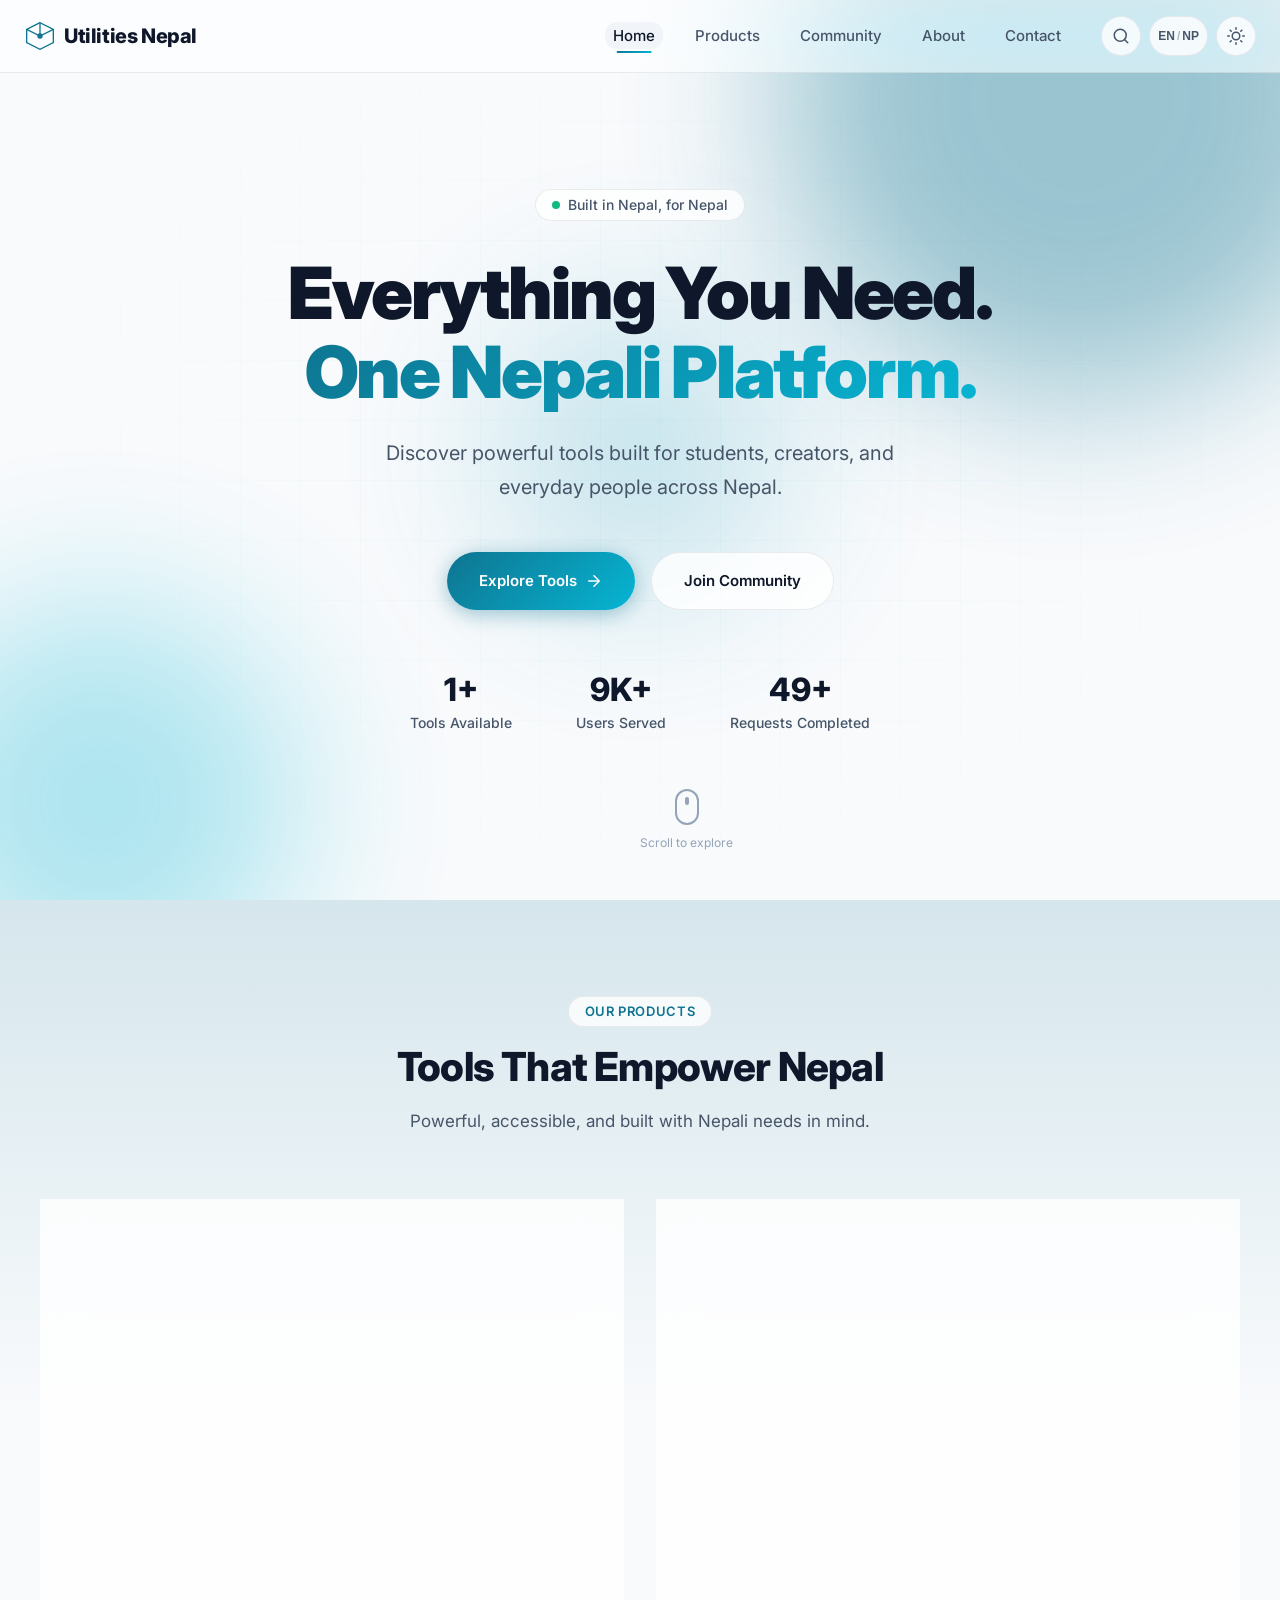
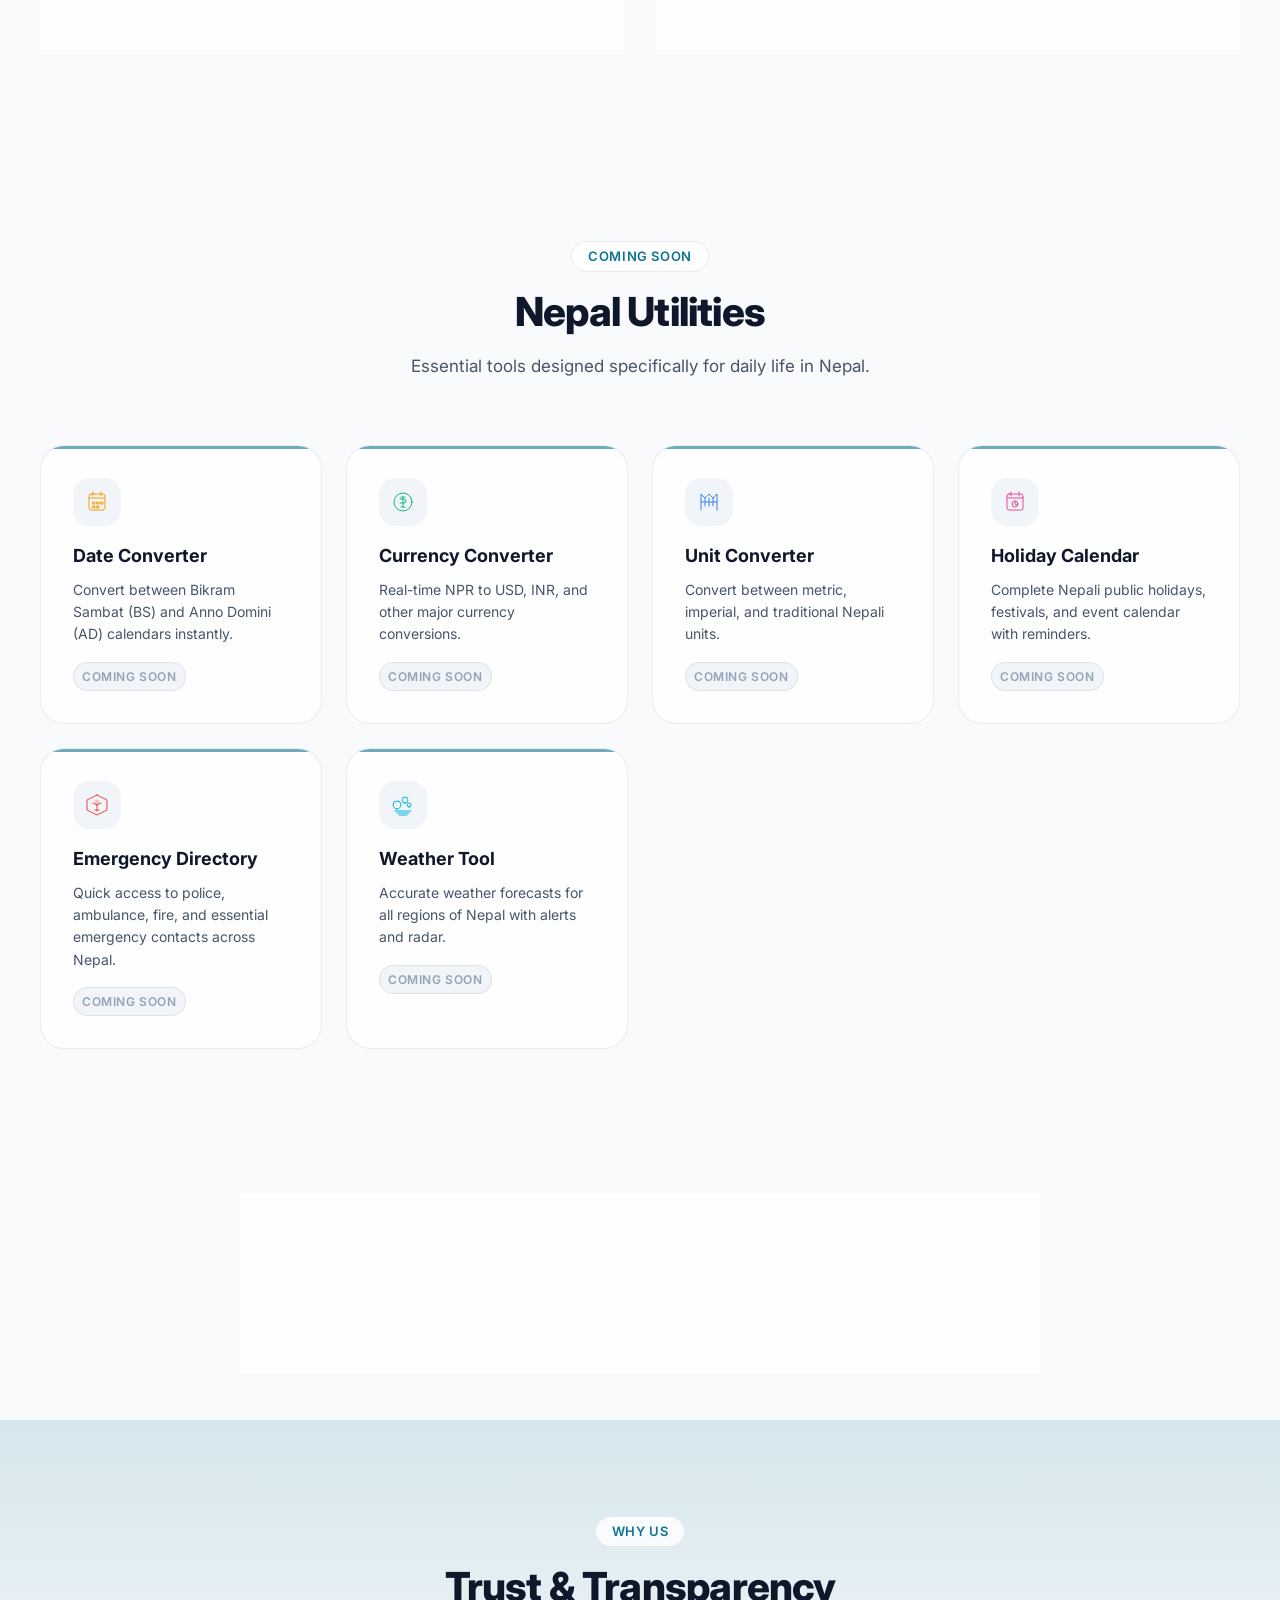
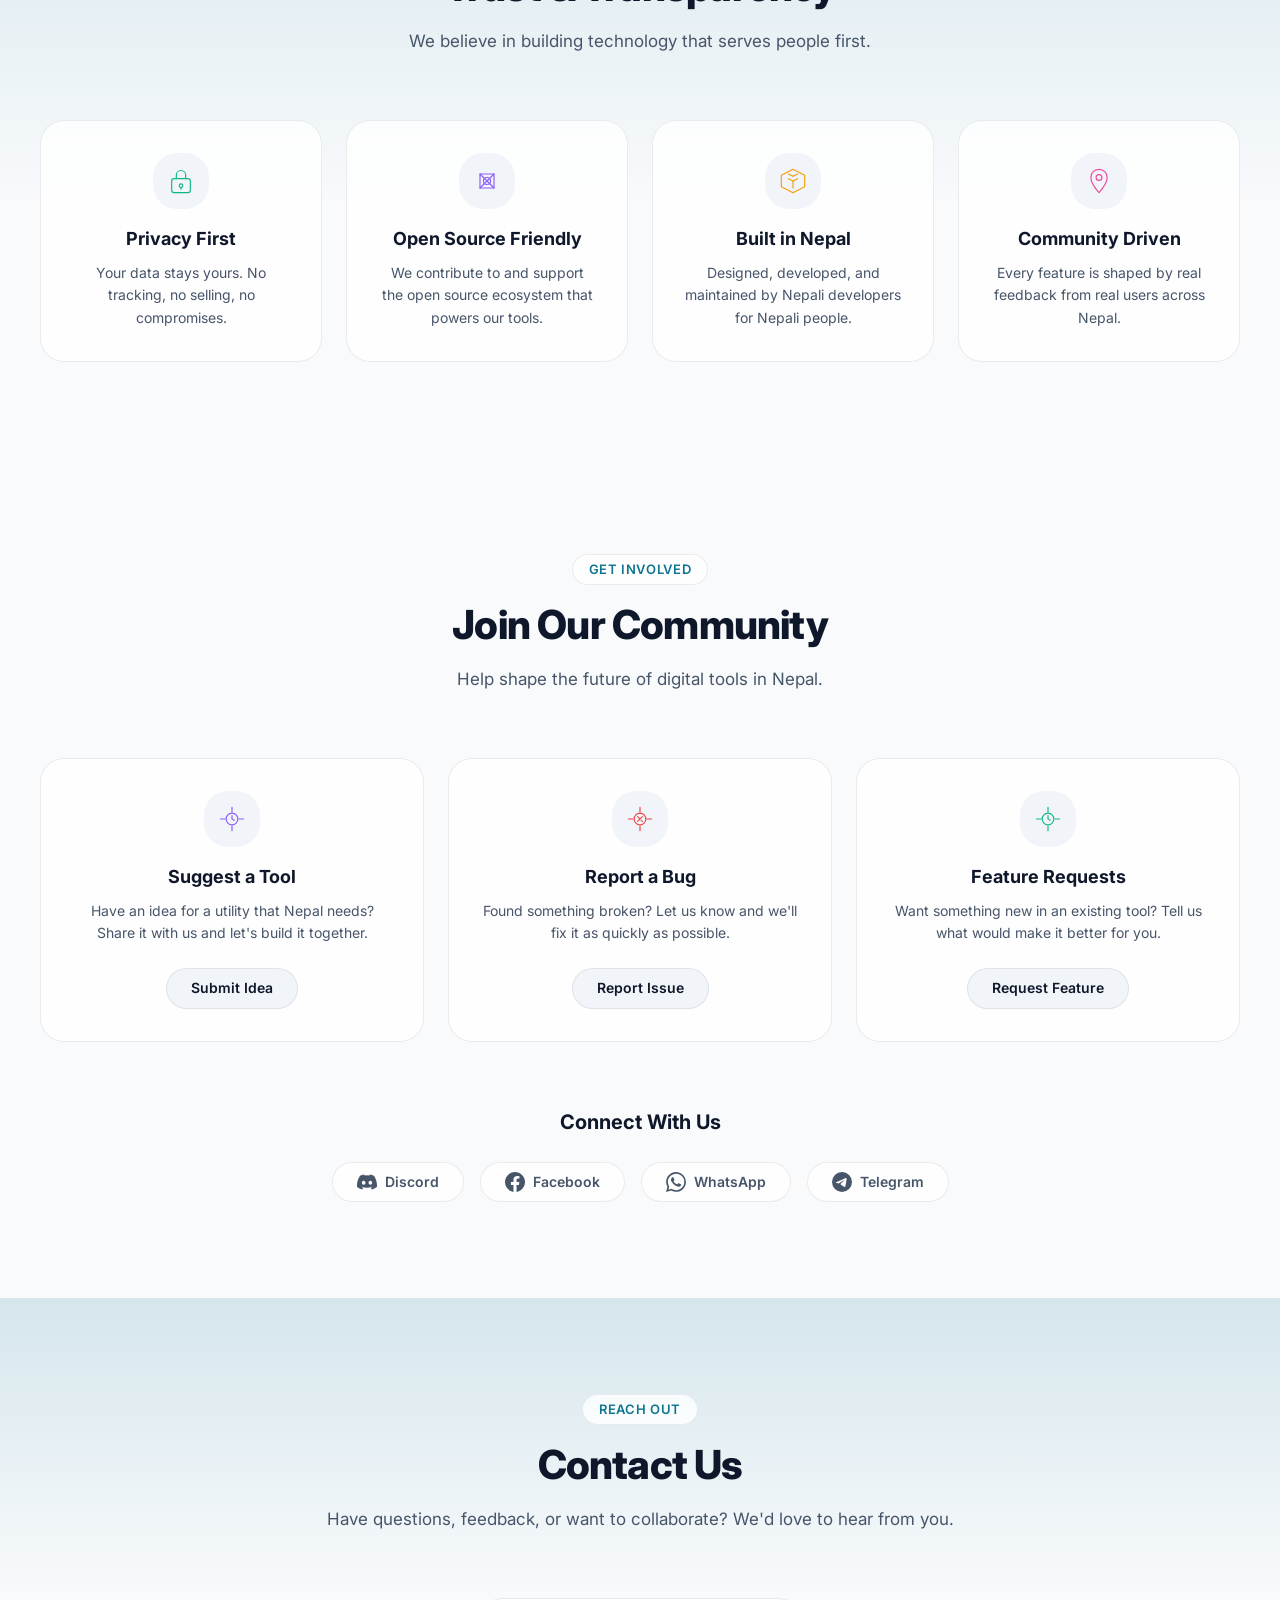
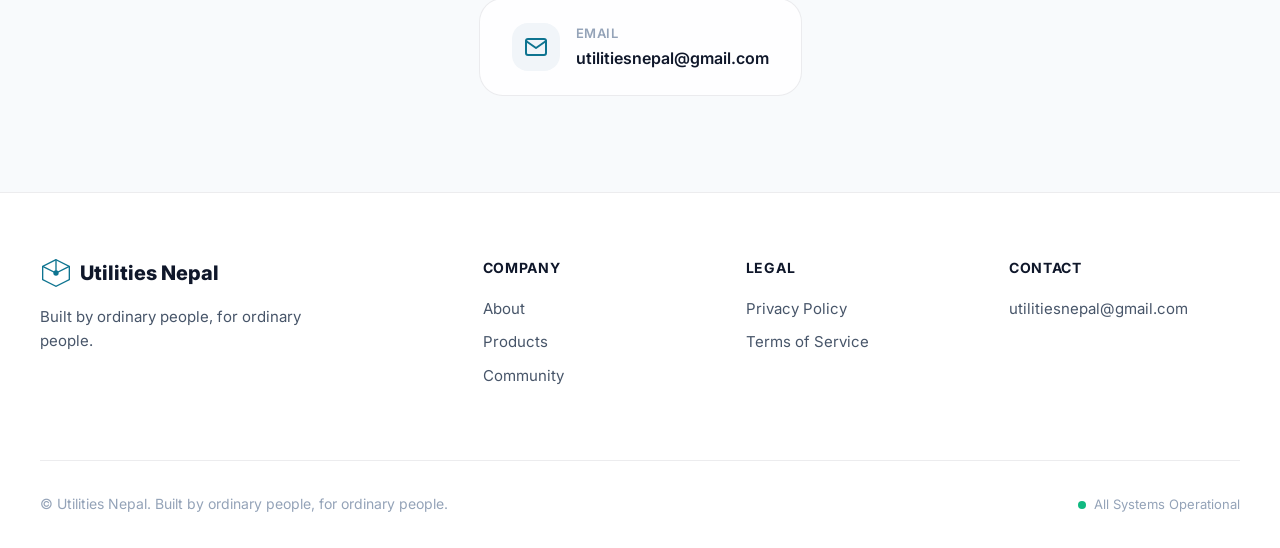
==== index.html @ 8c04a2b7 "Update index.html" ====
<!DOCTYPE html>
<html lang="en" dir="ltr">
<head>
  <meta charset="UTF-8">
  <meta name="viewport" content="width=device-width, initial-scale=1.0">
  <meta name="description" content="Utilities Nepal - The Digital Hub for Nepal. Built by ordinary people, for ordinary people. Discover powerful tools for students, creators, and everyday Nepalis.">
  <meta name="keywords" content="Utilities Nepal, Nepal tools, Nepali apps, Audix, NebTools, Nepal utilities, digital Nepal">
  <meta name="author" content="Utilities Nepal">
  <meta name="theme-color" content="#0E7490">
  <meta name="color-scheme" content="light dark">

  <!-- Open Graph -->
  <meta property="og:title" content="Utilities Nepal - The Digital Hub for Nepal">
  <meta property="og:description" content="Discover powerful tools built for students, creators, and everyday people across Nepal.">
  <meta property="og:type" content="website">
  <meta property="og:url" content="https://utilitiesnepal.github.io">
  <meta property="og:image" content="https://utilitiesnepal.github.io/assets/og-image.png">

  <!-- Twitter -->
  <meta name="twitter:card" content="summary_large_image">
  <meta name="twitter:title" content="Utilities Nepal">
  <meta name="twitter:description" content="The Digital Hub for Nepal. Built by ordinary people, for ordinary people.">

  <title>Utilities Nepal - The Digital Hub for Nepal</title>
  <script type="application/ld+json">
{
 "@context":"https://schema.org",
 "@type":"Organization",
 "name":"Utilities Nepal",
 "url":"https://samir-techer.github.io/utilitiesnepal/"
}
  </script>

  <!-- Preconnect -->
  <link rel="preconnect" href="https://fonts.googleapis.com">
  <link rel="preconnect" href="https://fonts.gstatic.com" crossorigin>
  <link href="https://fonts.googleapis.com/css2?family=Inter:wght@300;400;500;600;700;800;900&display=swap" rel="stylesheet">

  <!-- Favicon -->
  <link rel="icon" type="image/svg+xml" href="data:image/svg+xml,%3Csvg xmlns='http://www.w3.org/2000/svg' viewBox='0 0 100 100'%3E%3Crect width='100' height='100' rx='20' fill='%230E7490'/%3E%3Ctext x='50' y='65' font-size='45' text-anchor='middle' fill='white' font-family='Arial'%3EUN%3C/text%3E%3C/svg%3E">
  <link rel="apple-touch-icon" href="data:image/svg+xml,%3Csvg xmlns='http://www.w3.org/2000/svg' viewBox='0 0 180 180'%3E%3Crect width='180' height='180' rx='40' fill='%230E7490'/%3E%3Ctext x='90' y='120' font-size='80' text-anchor='middle' fill='white' font-family='Arial'%3EUN%3C/text%3E%3C/svg%3E">

  <!-- PWA -->
  <link rel="manifest" href="manifest.json">

  <link rel="stylesheet" href="style.css">
</head>
<body>
  <!-- Skip Link -->
  <a href="#main-content" class="skip-link">Skip to main content</a>

  <!-- Navigation -->
  <nav class="navbar" id="navbar" role="navigation" aria-label="Main navigation">
    <div class="nav-container">
      <a href="#" class="nav-logo" aria-label="Utilities Nepal Home">
        <svg class="logo-icon" viewBox="0 0 48 48" fill="none" xmlns="http://www.w3.org/2000/svg" aria-hidden="true">
          <path d="M24 4L4 14v20l20 10 20-10V14L24 4z" stroke="currentColor" stroke-width="2" fill="none"/>
          <path d="M24 4v20M4 14l20 10 20-10" stroke="currentColor" stroke-width="2"/>
          <circle cx="24" cy="24" r="4" fill="currentColor"/>
        </svg>
        <span class="logo-text" data-en="Utilities Nepal" data-ne="यूटिलिटिज नेपाल">Utilities Nepal</span>
      </a>

      <button class="nav-toggle" id="navToggle" aria-label="Toggle menu" aria-expanded="false" aria-controls="navMenu">
        <span class="hamburger-line"></span>
        <span class="hamburger-line"></span>
        <span class="hamburger-line"></span>
      </button>

      <div class="nav-menu" id="navMenu">
        <ul class="nav-links">
          <li><a href="#home" class="nav-link active" data-en="Home" data-ne="गृहपृष्ठ">Home</a></li>
          <li><a href="#products" class="nav-link" data-en="Products" data-ne="उत्पादनहरू">Products</a></li>
          <li><a href="#community" class="nav-link" data-en="Community" data-ne="समुदाय">Community</a></li>
          <li><a href="#about" class="nav-link" data-en="About" data-ne="हाम्रोबारे">About</a></li>
          <li><a href="#contact" class="nav-link" data-en="Contact" data-ne="सम्पर्क">Contact</a></li>
        </ul>

        <div class="nav-actions">
          <button class="search-btn" id="searchBtn" aria-label="Search" title="Search">
            <svg viewBox="0 0 24 24" fill="none" stroke="currentColor" stroke-width="2" stroke-linecap="round" stroke-linejoin="round">
              <circle cx="11" cy="11" r="8"/>
              <path d="m21 21-4.3-4.3"/>
            </svg>
          </button>
          <button class="lang-toggle" id="langToggle" aria-label="Switch language" title="Switch to Nepali">
            <span class="lang-current">EN</span>
            <span class="lang-separator">/</span>
            <span class="lang-alt">NP</span>
          </button>
          <button class="theme-toggle" id="themeToggle" aria-label="Toggle theme" title="Toggle dark mode">
            <svg class="sun-icon" viewBox="0 0 24 24" fill="none" stroke="currentColor" stroke-width="2" stroke-linecap="round" stroke-linejoin="round">
              <circle cx="12" cy="12" r="5"/>
              <path d="M12 1v2M12 21v2M4.22 4.22l1.42 1.42M18.36 18.36l1.42 1.42M1 12h2M21 12h2M4.22 19.78l1.42-1.42M18.36 5.64l1.42-1.42"/>
            </svg>
            <svg class="moon-icon" viewBox="0 0 24 24" fill="none" stroke="currentColor" stroke-width="2" stroke-linecap="round" stroke-linejoin="round">
              <path d="M12 3a6 6 0 0 0 9 9 9 9 0 1 1-9-9Z"/>
            </svg>
          </button>
        </div>
      </div>
    </div>
  </nav>

  <!-- Search Overlay -->
  <div class="search-overlay" id="searchOverlay" role="dialog" aria-label="Search" aria-hidden="true">
    <div class="search-container">
      <button class="search-close" id="searchClose" aria-label="Close search">&times;</button>
      <div class="search-input-wrapper">
        <svg class="search-icon" viewBox="0 0 24 24" fill="none" stroke="currentColor" stroke-width="2">
          <circle cx="11" cy="11" r="8"/>
          <path d="m21 21-4.3-4.3"/>
        </svg>
        <input type="search" class="search-input" id="searchInput" placeholder="Search tools, features, categories..." aria-label="Search" autocomplete="off">
      </div>
      <div class="search-tags">
        <button class="search-tag" data-query="Music">Music</button>
        <button class="search-tag" data-query="Education">Education</button>
        <button class="search-tag" data-query="Calculators">Calculators</button>
        <button class="search-tag" data-query="GPA">GPA</button>
        <button class="search-tag" data-query="Audix">Audix</button>
        <button class="search-tag" data-query="NebTools">NebTools</button>
      </div>
      <div class="search-results" id="searchResults"></div>
    </div>
  </div>

  <!-- Main Content -->
  <main id="main-content">

    <!-- Hero Section -->
    <section class="hero" id="home" aria-label="Hero">
      <div class="hero-bg" aria-hidden="true">
        <div class="gradient-orb orb-1"></div>
        <div class="gradient-orb orb-2"></div>
        <div class="gradient-orb orb-3"></div>
        <div class="grid-pattern"></div>
      </div>

      <div class="hero-content">
        <div class="hero-badge">
          <span class="badge-dot"></span>
          <span data-en="Built in Nepal, for Nepal" data-ne="नेपालमा निर्मित, नेपालका लागि">Built in Nepal, for Nepal</span>
        </div>

        <h1 class="hero-title">
          <span class="title-line" data-en="Everything You Need." data-ne="तपाईंलाई चाहिने सबै।">Everything You Need.</span>
          <span class="title-line highlight" data-en="One Nepali Platform." data-ne="एक नेपाली प्लेटफर्म।">One Nepali Platform.</span>
        </h1>

        <p class="hero-subtitle" data-en="Discover powerful tools built for students, creators, and everyday people across Nepal." data-ne="नेपालभरका विद्यार्थी, सिर्जनाकार, र दैनिक जीवनका लागि निर्मित शक्तिशाली उपकरणहरू खोज्नुहोस्।">
          Discover powerful tools built for students, creators, and everyday people across Nepal.
        </p>

        <div class="hero-cta">
          <a href="#products" class="btn btn-primary">
            <span data-en="Explore Tools" data-ne="उपकरणहरू हेर्नुहोस्">Explore Tools</span>
            <svg viewBox="0 0 24 24" fill="none" stroke="currentColor" stroke-width="2" stroke-linecap="round" stroke-linejoin="round">
              <path d="M5 12h14M12 5l7 7-7 7"/>
            </svg>
          </a>
          <a href="#community" class="btn btn-secondary">
            <span data-en="Join Community" data-ne="समुदायमा सामेल हुनुहोस्">Join Community</span>
          </a>
        </div>

        <div class="hero-stats">
          <div class="stat-item">
            <span class="stat-number" id="statTools">2+</span>
            <span class="stat-label" data-en="Tools Available" data-ne="उपलब्ध उपकरणहरू">Tools Available</span>
          </div>
          <div class="stat-item">
            <span class="stat-number" id="statUsers">10K+</span>
            <span class="stat-label" data-en="Users Served" data-ne="सेवा गरिएका प्रयोगकर्ताहरू">Users Served</span>
          </div>
          <div class="stat-item">
            <span class="stat-number" id="statRequests">50+</span>
            <span class="stat-label" data-en="Requests Completed" data-ne="पूरा गरिएका अनुरोधहरू">Requests Completed</span>
          </div>
        </div>
      </div>

      <div class="scroll-indicator" aria-hidden="true">
        <div class="scroll-mouse">
          <div class="scroll-wheel"></div>
        </div>
        <span data-en="Scroll to explore" data-ne="अन्वेषण गर्न स्क्रोल गर्नुहोस्">Scroll to explore</span>
      </div>
    </section>

    <!-- Products Section -->
    <section class="section products" id="products" aria-labelledby="products-heading">
      <div class="section-container">
        <div class="section-header">
          <span class="section-tag" data-en="Our Products" data-ne="हाम्रा उत्पादनहरू">Our Products</span>
          <h2 id="products-heading" class="section-title" data-en="Tools That Empower Nepal" data-ne="नेपाललाई सशक्त बनाउने उपकरणहरू">Tools That Empower Nepal</h2>
          <p class="section-desc" data-en="Powerful, accessible, and built with Nepali needs in mind." data-ne="शक्तिशाली, पहुँचयोग्य, र नेपाली आवश्यकताहरूलाई ध्यानमा राखेर निर्मित।">Powerful, accessible, and built with Nepali needs in mind.</p>
        </div>

        <div class="products-grid" id="productsGrid">
          <!-- Audix Card -->
          <article class="product-card" data-category="music entertainment" data-name="audix music player" data-search="music audix player radio playlist lyrics">
            <div class="card-glow"></div>
            <div class="card-content">
              <div class="card-icon-wrapper" style="--icon-color: #8B5CF6;">
                <svg viewBox="0 0 48 48" fill="none" stroke="currentColor" stroke-width="2" stroke-linecap="round" stroke-linejoin="round">
                  <path d="M12 38c0-4.4 3.6-8 8-8s8 3.6 8 8-3.6 8-8 8-8-3.6-8-8z"/>
                  <path d="M28 30V12l12-6v18"/>
                  <circle cx="40" cy="24" r="4"/>
                  <path d="M12 30V8l12-6v18"/>
                </svg>
              </div>
              <div class="card-meta">
                <span class="card-category" data-en="Music & Entertainment" data-ne="संगीत र मनोरञ्जन">Music & Entertainment</span>
                <span class="card-status active" data-en="Live" data-ne="सक्रिय">Live</span>
              </div>
              <h3 class="card-title">Audix</h3>
              <p class="card-desc" data-en="AI-powered music player with radio, playlists, lyrics, and smart audio features." data-ne="रेडियो, प्लेलिस्ट, गीत, र स्मार्ट अडियो सुविधाहरूसहित AI-संचालित संगीत प्लेयर।">
                AI-powered music player with radio, playlists, lyrics, and smart audio features.
              </p>
              <div class="card-features">
                <span class="feature-tag" data-en="AI Music" data-ne="AI संगीत">AI Music</span>
                <span class="feature-tag" data-en="Radio" data-ne="रेडियो">Radio</span>
                <span class="feature-tag" data-en="Lyrics" data-ne="गीत">Lyrics</span>
              </div>
              <a href="https://b4tler-org.github.io/Audix.Player/" target="_blank" rel="noopener noreferrer" class="card-btn">
                <span data-en="Launch Audix" data-ne="Audix खोल्नुहोस्">Launch Audix</span>
                <svg viewBox="0 0 24 24" fill="none" stroke="currentColor" stroke-width="2" stroke-linecap="round" stroke-linejoin="round">
                  <path d="M7 17L17 7M17 7H7M17 7v10"/>
                </svg>
              </a>
            </div>
          </article>

          <!-- NebTools Card -->
          <article class="product-card" data-category="education" data-name="nebtools" data-search="education nebtools gpa calculator accounting formula study">
            <div class="card-glow"></div>
            <div class="card-content">
              <div class="card-icon-wrapper" style="--icon-color: #10B981;">
                <svg viewBox="0 0 48 48" fill="none" stroke="currentColor" stroke-width="2" stroke-linecap="round" stroke-linejoin="round">
                  <path d="M12 6h24v36H12z"/>
                  <path d="M18 6v36M30 6v36"/>
                  <path d="M12 14h24M12 22h24M12 30h24"/>
                  <circle cx="21" cy="18" r="1.5" fill="currentColor"/>
                  <circle cx="27" cy="26" r="1.5" fill="currentColor"/>
                  <circle cx="21" cy="34" r="1.5" fill="currentColor"/>
                </svg>
              </div>
              <div class="card-meta">
                <span class="card-category" data-en="Education" data-ne="शिक्षा">Education</span>
                <span class="card-status active" data-en="Live" data-ne="सक्रिय">Live</span>
              </div>
              <h3 class="card-title">NebTools</h3>
              <p class="card-desc" data-en="Smart NEB study tools including GPA calculators, accounting automators, and formula libraries." data-ne="GPA क्याल्कुलेटर, लेखा स्वचालन, र सूत्र लाइब्रेरीसहित स्मार्ट NEB अध्ययन उपकरणहरू।">
                Smart NEB study tools including GPA calculators, accounting automators, and formula libraries.
              </p>
              <div class="card-features">
                <span class="feature-tag" data-en="GPA Calculator" data-ne="GPA क्याल्कुलेटर">GPA Calculator</span>
                <span class="feature-tag" data-en="Accounting" data-ne="लेखा">Accounting</span>
                <span class="feature-tag" data-en="Formulas" data-ne="सूत्रहरू">Formulas</span>
              </div>
              <a href="https://samir-techer.github.io/nebtools/" target="_blank" rel="noopener noreferrer" class="card-btn">
                <span data-en="Launch NebTools" data-ne="NebTools खोल्नुहोस्">Launch NebTools</span>
                <svg viewBox="0 0 24 24" fill="none" stroke="currentColor" stroke-width="2" stroke-linecap="round" stroke-linejoin="round">
                  <path d="M7 17L17 7M17 7H7M17 7v10"/>
                </svg>
              </a>
            </div>
          </article>
        </div>
      </div>
    </section>

    <!-- Nepal Utilities Section -->
    <section class="section utilities" id="utilities" aria-labelledby="utilities-heading">
      <div class="section-container">
        <div class="section-header">
          <span class="section-tag" data-en="Coming Soon" data-ne="चाँडै आउँदैछ">Coming Soon</span>
          <h2 id="utilities-heading" class="section-title" data-en="Nepal Utilities" data-ne="नेपाल यूटिलिटिज">Nepal Utilities</h2>
          <p class="section-desc" data-en="Essential tools designed specifically for daily life in Nepal." data-ne="नेपालको दैनिक जीवनका लागि विशेष रूपमा डिजाइन गरिएका आवश्यक उपकरणहरू।">Essential tools designed specifically for daily life in Nepal.</p>
        </div>

        <div class="utilities-grid">
          <article class="utility-card coming-soon" data-search="date converter bs ad bikram sambat calendar">
            <div class="utility-icon" style="--utility-color: #F59E0B;">
              <svg viewBox="0 0 48 48" fill="none" stroke="currentColor" stroke-width="2" stroke-linecap="round" stroke-linejoin="round">
                <rect x="8" y="8" width="32" height="32" rx="4"/>
                <path d="M8 16h32M16 4v8M32 4v8"/>
                <path d="M16 24h4v4h-4zM24 24h4v4h-4zM32 24h4v4h-4z"/>
                <path d="M16 32h4v4h-4zM24 32h4v4h-4z"/>
              </svg>
            </div>
            <h3 class="utility-title" data-en="Date Converter" data-ne="मिति परिवर्तक">Date Converter</h3>
            <p class="utility-desc" data-en="Convert between Bikram Sambat (BS) and Anno Domini (AD) calendars instantly." data-ne="बिक्रम संवत (BS) र एनो डोमिनी (AD) क्यालेन्डर बीच तत्काल रूपान्तरण गर्नुहोस्।">Convert between Bikram Sambat (BS) and Anno Domini (AD) calendars instantly.</p>
            <span class="coming-soon-badge" data-en="Coming Soon" data-ne="चाँडै आउँदैछ">Coming Soon</span>
          </article>

          <article class="utility-card coming-soon" data-search="currency converter npr usd inr money exchange">
            <div class="utility-icon" style="--utility-color: #10B981;">
              <svg viewBox="0 0 48 48" fill="none" stroke="currentColor" stroke-width="2" stroke-linecap="round" stroke-linejoin="round">
                <circle cx="24" cy="24" r="18"/>
                <path d="M24 14v20M18 18h8a4 4 0 0 1 0 8h-8M20 14h8M20 34h8"/>
              </svg>
            </div>
            <h3 class="utility-title" data-en="Currency Converter" data-ne="मुद्रा परिवर्तक">Currency Converter</h3>
            <p class="utility-desc" data-en="Real-time NPR to USD, INR, and other major currency conversions." data-ne="वास्तविक समयमा NPR देखि USD, INR, र अन्य प्रमुख मुद्रा रूपान्तरण।">Real-time NPR to USD, INR, and other major currency conversions.</p>
            <span class="coming-soon-badge" data-en="Coming Soon" data-ne="चाँडै आउँदैछ">Coming Soon</span>
          </article>

          <article class="utility-card coming-soon" data-search="unit converter length weight volume measurement">
            <div class="utility-icon" style="--utility-color: #3B82F6;">
              <svg viewBox="0 0 48 48" fill="none" stroke="currentColor" stroke-width="2" stroke-linecap="round" stroke-linejoin="round">
                <path d="M8 40V8l8 8 8-8 8 8 8-8v32"/>
                <path d="M8 24h32"/>
                <path d="M16 16v16M24 16v16M32 16v16"/>
              </svg>
            </div>
            <h3 class="utility-title" data-en="Unit Converter" data-ne="इकाइ परिवर्तक">Unit Converter</h3>
            <p class="utility-desc" data-en="Convert between metric, imperial, and traditional Nepali units." data-ne="मेट्रिक, इम्पेरियल, र परम्परागत नेपाली इकाइहरू बीच रूपान्तरण गर्नुहोस्।">Convert between metric, imperial, and traditional Nepali units.</p>
            <span class="coming-soon-badge" data-en="Coming Soon" data-ne="चाँडै आउँदैछ">Coming Soon</span>
          </article>

          <article class="utility-card coming-soon" data-search="public holiday calendar nepal festival dashain tihar">
            <div class="utility-icon" style="--utility-color: #EC4899;">
              <svg viewBox="0 0 48 48" fill="none" stroke="currentColor" stroke-width="2" stroke-linecap="round" stroke-linejoin="round">
                <rect x="8" y="8" width="32" height="32" rx="4"/>
                <path d="M8 16h32"/>
                <path d="M16 4v8M32 4v8"/>
                <circle cx="24" cy="28" r="6"/>
                <path d="M24 22v6l4 2"/>
              </svg>
            </div>
            <h3 class="utility-title" data-en="Holiday Calendar" data-ne="सार्वजनिक बिदा क्यालेन्डर">Holiday Calendar</h3>
            <p class="utility-desc" data-en="Complete Nepali public holidays, festivals, and event calendar with reminders." data-ne="सम्पूर्ण नेपाली सार्वजनिक बिदाहरू, चाडपर्व, र रिमाइन्डरसहितको कार्यक्रम क्यालेन्डर।">Complete Nepali public holidays, festivals, and event calendar with reminders.</p>
            <span class="coming-soon-badge" data-en="Coming Soon" data-ne="चाँडै आउँदैछ">Coming Soon</span>
          </article>

          <article class="utility-card coming-soon" data-search="emergency contact directory police hospital ambulance">
            <div class="utility-icon" style="--utility-color: #EF4444;">
              <svg viewBox="0 0 48 48" fill="none" stroke="currentColor" stroke-width="2" stroke-linecap="round" stroke-linejoin="round">
                <path d="M24 4L4 14v20l20 10 20-10V14L24 4z"/>
                <path d="M24 24v12"/>
                <path d="M24 24l-8-4"/>
                <path d="M24 24l8-4"/>
                <circle cx="24" cy="18" r="4" fill="currentColor" opacity="0.3"/>
                <path d="M20 34h8"/>
              </svg>
            </div>
            <h3 class="utility-title" data-en="Emergency Directory" data-ne="आपतकालीन सम्पर्क निर्देशिका">Emergency Directory</h3>
            <p class="utility-desc" data-en="Quick access to police, ambulance, fire, and essential emergency contacts across Nepal." data-ne="नेपालभर प्रहरी, एम्बुलेन्स, दमकल, र आवश्यक आपतकालीन सम्पर्कहरूमा छिटो पहुँच।">Quick access to police, ambulance, fire, and essential emergency contacts across Nepal.</p>
            <span class="coming-soon-badge" data-en="Coming Soon" data-ne="चाँडै आउँदैछ">Coming Soon</span>
          </article>

          <article class="utility-card coming-soon" data-search="weather tool nepal forecast temperature rain">
            <div class="utility-icon" style="--utility-color: #06B6D4;">
              <svg viewBox="0 0 48 48" fill="none" stroke="currentColor" stroke-width="2" stroke-linecap="round" stroke-linejoin="round">
                <path d="M12 32a8 8 0 1 1 0-16 8 8 0 0 1 0 16z"/>
                <path d="M28 20a6 6 0 1 1 0-12 6 6 0 0 1 0 12z"/>
                <path d="M36 28a4 4 0 1 1 0-8 4 4 0 0 1 0 8z"/>
                <path d="M8 36h32M12 40h24M16 44h16"/>
              </svg>
            </div>
            <h3 class="utility-title" data-en="Weather Tool" data-ne="मौसम उपकरण">Weather Tool</h3>
            <p class="utility-desc" data-en="Accurate weather forecasts for all regions of Nepal with alerts and radar." data-ne="नेपालका सबै क्षेत्रहरूका लागि सतर्कता र राडारसहितको सही मौसम पूर्वानुमान।">Accurate weather forecasts for all regions of Nepal with alerts and radar.</p>
            <span class="coming-soon-badge" data-en="Coming Soon" data-ne="चाँडै आउँदैछ">Coming Soon</span>
          </article>
        </div>
      </div>
    </section>

    <!-- System Status Section -->
    <section class="section status-section" id="status" aria-labelledby="status-heading">
      <div class="section-container">
        <div class="status-widget">
          <div class="status-header">
            <div class="status-indicator">
              <span class="status-dot pulse"></span>
              <span class="status-text" data-en="All Systems Operational" data-ne="सबै प्रणालीहरू सञ्चालनमा">All Systems Operational</span>
            </div>
            <span class="status-uptime" data-en="99.9% uptime" data-ne="99.9% अपटाइम">99.9% uptime</span>
          </div>
          <div class="status-services">
            <div class="status-service">
              <span class="service-dot online"></span>
              <span class="service-name">Audix</span>
              <span class="service-status" data-en="Online" data-ne="अनलाइन">Online</span>
            </div>
            <div class="status-service">
              <span class="service-dot online"></span>
              <span class="service-name">NebTools</span>
              <span class="service-status" data-en="Online" data-ne="अनलाइन">Online</span>
            </div>
            <div class="status-service">
              <span class="service-dot online"></span>
              <span class="service-name">API</span>
              <span class="service-status" data-en="Online" data-ne="अनलाइन">Online</span>
            </div>
          </div>
        </div>
      </div>
    </section>

    <!-- Trust Section -->
    <section class="section trust" id="about" aria-labelledby="trust-heading">
      <div class="section-container">
        <div class="section-header">
          <span class="section-tag" data-en="Why Us" data-ne="किन हामी">Why Us</span>
          <h2 id="trust-heading" class="section-title" data-en="Trust & Transparency" data-ne="विश्वास र पारदर्शिता">Trust & Transparency</h2>
          <p class="section-desc" data-en="We believe in building technology that serves people first." data-ne="हामी मानिसहरूलाई पहिलो रूपमा सेवा गर्ने प्रविधि निर्माण गर्न विश्वास गर्छौं।">We believe in building technology that serves people first.</p>
        </div>

        <div class="trust-grid">
          <article class="trust-card">
            <div class="trust-icon" style="--trust-color: #10B981;">
              <svg viewBox="0 0 48 48" fill="none" stroke="currentColor" stroke-width="2" stroke-linecap="round" stroke-linejoin="round">
                <rect x="8" y="20" width="32" height="24" rx="4"/>
                <path d="M16 20V14a8 8 0 0 1 16 0v6"/>
                <circle cx="24" cy="32" r="3"/>
                <path d="M24 35v3"/>
              </svg>
            </div>
            <h3 class="trust-title" data-en="Privacy First" data-ne="गोपनीयता पहिलो">Privacy First</h3>
            <p class="trust-desc" data-en="Your data stays yours. No tracking, no selling, no compromises." data-ne="तपाईंको डाटा तपाईंकै हुन्छ। कुनै ट्र्याकिङ, कुनै बिक्री, कुनै सम्झौता छैन।">Your data stays yours. No tracking, no selling, no compromises.</p>
          </article>

          <article class="trust-card">
            <div class="trust-icon" style="--trust-color: #8B5CF6;">
              <svg viewBox="0 0 48 48" fill="none" stroke="currentColor" stroke-width="2" stroke-linecap="round" stroke-linejoin="round">
                <path d="M12 12h24v24H12z"/>
                <path d="M12 12l24 24M36 12L12 36"/>
                <circle cx="24" cy="24" r="6"/>
              </svg>
            </div>
            <h3 class="trust-title" data-en="Open Source Friendly" data-ne="ओपन सोर्स अनुकूल">Open Source Friendly</h3>
            <p class="trust-desc" data-en="We contribute to and support the open source ecosystem that powers our tools." data-ne="हामीले हाम्रा उपकरणहरू सञ्चालन गर्ने ओपन सोर्स इकोसिस्टममा योगदान र समर्थन गर्छौं।">We contribute to and support the open source ecosystem that powers our tools.</p>
          </article>

          <article class="trust-card">
            <div class="trust-icon" style="--trust-color: #F59E0B;">
              <svg viewBox="0 0 48 48" fill="none" stroke="currentColor" stroke-width="2" stroke-linecap="round" stroke-linejoin="round">
                <path d="M24 4L4 14v20l20 10 20-10V14L24 4z"/>
                <path d="M24 24v12"/>
                <path d="M24 24l-8-4"/>
                <path d="M24 24l8-4"/>
                <path d="M16 12l8 4 8-4"/>
              </svg>
            </div>
            <h3 class="trust-title" data-en="Built in Nepal" data-ne="नेपालमा निर्मित">Built in Nepal</h3>
            <p class="trust-desc" data-en="Designed, developed, and maintained by Nepali developers for Nepali people." data-ne="नेपाली विकासकर्ताहरूद्वारा नेपाली मानिसहरूका लागि डिजाइन, विकास, र रेखदेख गरिएको।">Designed, developed, and maintained by Nepali developers for Nepali people.</p>
          </article>

          <article class="trust-card">
            <div class="trust-icon" style="--trust-color: #EC4899;">
              <svg viewBox="0 0 48 48" fill="none" stroke="currentColor" stroke-width="2" stroke-linecap="round" stroke-linejoin="round">
                <path d="M24 4c-8 0-14 6-14 14 0 10 14 26 14 26s14-16 14-26c0-8-6-14-14-14z"/>
                <circle cx="24" cy="18" r="5"/>
              </svg>
            </div>
            <h3 class="trust-title" data-en="Community Driven" data-ne="समुदाय-संचालित">Community Driven</h3>
            <p class="trust-desc" data-en="Every feature is shaped by real feedback from real users across Nepal." data-ne="प्रत्येक सुविधा नेपालभरका वास्तविक प्रयोगकर्ताहरूबाट प्राप्त वास्तविक प्रतिक्रियाद्वारा आकार दिइएको छ।">Every feature is shaped by real feedback from real users across Nepal.</p>
          </article>
        </div>
      </div>
    </section>

    <!-- Community Section -->
    <section class="section community" id="community" aria-labelledby="community-heading">
      <div class="section-container">
        <div class="section-header">
          <span class="section-tag" data-en="Get Involved" data-ne="सहभागी हुनुहोस्">Get Involved</span>
          <h2 id="community-heading" class="section-title" data-en="Join Our Community" data-ne="हाम्रो समुदायमा सामेल हुनुहोस्">Join Our Community</h2>
          <p class="section-desc" data-en="Help shape the future of digital tools in Nepal." data-ne="नेपालमा डिजिटल उपकरणहरूको भविष्य आकार दिन मद्दत गर्नुहोस्।">Help shape the future of digital tools in Nepal.</p>
        </div>

        <div class="community-grid">
          <article class="community-card">
            <div class="community-icon" style="--community-color: #8B5CF6;">
              <svg viewBox="0 0 48 48" fill="none" stroke="currentColor" stroke-width="2" stroke-linecap="round" stroke-linejoin="round">
                <path d="M24 4v8M24 36v8M4 24h8M36 24h8"/>
                <circle cx="24" cy="24" r="10"/>
                <path d="M24 18v6l4 2"/>
              </svg>
            </div>
            <h3 class="community-title" data-en="Suggest a Tool" data-ne="उपकरण सुझाव दिनुहोस्">Suggest a Tool</h3>
            <p class="community-desc" data-en="Have an idea for a utility that Nepal needs? Share it with us and let's build it together." data-ne="नेपाललाई चाहिने कुनै उपकरणको विचार छ? हामीलाई साझा गर्नुहोस् र एकसाथ निर्माण गरौं।">Have an idea for a utility that Nepal needs? Share it with us and let's build it together.</p>
            <a href="mailto:utilitiesnepal@gmail.com?subject=Tool%20Suggestion" class="community-btn">
              <span data-en="Submit Idea" data-ne="विचार पेश गर्नुहोस्">Submit Idea</span>
            </a>
          </article>

          <article class="community-card">
            <div class="community-icon" style="--community-color: #EF4444;">
              <svg viewBox="0 0 48 48" fill="none" stroke="currentColor" stroke-width="2" stroke-linecap="round" stroke-linejoin="round">
                <path d="M24 4v8M24 36v8M4 24h8M36 24h8"/>
                <circle cx="24" cy="24" r="10"/>
                <path d="M20 20l8 8M28 20l-8 8"/>
              </svg>
            </div>
            <h3 class="community-title" data-en="Report a Bug" data-ne="बग रिपोर्ट गर्नुहोस्">Report a Bug</h3>
            <p class="community-desc" data-en="Found something broken? Let us know and we'll fix it as quickly as possible." data-ne="केही बिग्रिएको भेट्टाउनुभयो? हामीलाई जानकारी दिनुहोस् र हामी सकेसम्म छिटो समाधान गर्नेछौं।">Found something broken? Let us know and we'll fix it as quickly as possible.</p>
            <a href="mailto:utilitiesnepal@gmail.com?subject=Bug%20Report" class="community-btn">
              <span data-en="Report Issue" data-ne="समस्या रिपोर्ट गर्नुहोस्">Report Issue</span>
            </a>
          </article>

          <article class="community-card">
            <div class="community-icon" style="--community-color: #10B981;">
              <svg viewBox="0 0 48 48" fill="none" stroke="currentColor" stroke-width="2" stroke-linecap="round" stroke-linejoin="round">
                <path d="M24 4v8M24 36v8M4 24h8M36 24h8"/>
                <circle cx="24" cy="24" r="10"/>
                <path d="M24 18v6l4 2"/>
              </svg>
            </div>
            <h3 class="community-title" data-en="Feature Requests" data-ne="सुविधा अनुरोधहरू">Feature Requests</h3>
            <p class="community-desc" data-en="Want something new in an existing tool? Tell us what would make it better for you." data-ne="अवस्थित उपकरणमा केही नयाँ चाहनुहुन्छ? तपाईंका लागि यसलाई कसरी राम्रो बनाउने भनेर हामीलाई भन्नुहोस्।">Want something new in an existing tool? Tell us what would make it better for you.</p>
            <a href="mailto:utilitiesnepal@gmail.com?subject=Feature%20Request" class="community-btn">
              <span data-en="Request Feature" data-ne="सुविधा अनुरोध गर्नुहोस्">Request Feature</span>
            </a>
          </article>
        </div>

        <div class="social-links">
          <h3 class="social-title" data-en="Connect With Us" data-ne="हामीसँग जडान हुनुहोस्">Connect With Us</h3>
          <div class="social-grid">
            <a href="#" class="social-link discord" aria-label="Discord" title="Discord (Coming Soon)">
              <svg viewBox="0 0 24 24" fill="currentColor">
                <path d="M20.317 4.37a19.791 19.791 0 0 0-4.885-1.515.074.074 0 0 0-.079.037c-.21.375-.444.864-.608 1.25a18.27 18.27 0 0 0-5.487 0 12.64 12.64 0 0 0-.617-1.25.077.077 0 0 0-.079-.037A19.736 19.736 0 0 0 3.677 4.37a.07.07 0 0 0-.032.027C.533 9.046-.32 13.58.099 18.057a.082.082 0 0 0 .031.057 19.9 19.9 0 0 0 5.993 3.03.078.078 0 0 0 .084-.028 14.09 14.09 0 0 0 1.226-1.994.076.076 0 0 0-.041-.106 13.107 13.107 0 0 1-1.872-.892.077.077 0 0 1-.008-.128 10.2 10.2 0 0 0 .372-.292.074.074 0 0 1 .077-.01c3.928 1.793 8.18 1.793 12.062 0a.074.074 0 0 1 .078.01c.12.098.246.198.373.292a.077.077 0 0 1-.006.127 12.299 12.299 0 0 1-1.873.892.077.077 0 0 0-.041.107c.36.698.772 1.362 1.225 1.993a.076.076 0 0 0 .084.028 19.839 19.839 0 0 0 6.002-3.03.077.077 0 0 0 .032-.054c.5-5.177-.838-9.674-3.549-13.66a.061.061 0 0 0-.031-.03zM8.02 15.33c-1.183 0-2.157-1.085-2.157-2.419 0-1.333.956-2.419 2.157-2.419 1.21 0 2.176 1.096 2.157 2.42 0 1.333-.956 2.418-2.157 2.418zm7.975 0c-1.183 0-2.157-1.085-2.157-2.419 0-1.333.955-2.419 2.157-2.419 1.21 0 2.176 1.096 2.157 2.42 0 1.333-.946 2.418-2.157 2.418z"/>
              </svg>
              <span>Discord</span>
            </a>
            <a href="#" class="social-link facebook" aria-label="Facebook" title="Facebook (Coming Soon)">
              <svg viewBox="0 0 24 24" fill="currentColor">
                <path d="M24 12.073c0-6.627-5.373-12-12-12s-12 5.373-12 12c0 5.99 4.388 10.954 10.125 11.854v-8.385H7.078v-3.47h3.047V9.43c0-3.007 1.792-4.669 4.533-4.669 1.312 0 2.686.235 2.686.235v2.953H15.83c-1.491 0-1.956.925-1.956 1.874v2.25h3.328l-.532 3.47h-2.796v8.385C19.612 23.027 24 18.062 24 12.073z"/>
              </svg>
              <span>Facebook</span>
            </a>
            <a href="#" class="social-link whatsapp" aria-label="WhatsApp" title="WhatsApp (Coming Soon)">
              <svg viewBox="0 0 24 24" fill="currentColor">
                <path d="M17.472 14.382c-.297-.149-1.758-.867-2.03-.967-.273-.099-.471-.148-.67.15-.197.297-.767.966-.94 1.164-.173.199-.347.223-.644.075-.297-.15-1.255-.463-2.39-1.475-.883-.788-1.48-1.761-1.653-2.059-.173-.297-.018-.458.13-.606.134-.133.298-.347.446-.52.149-.174.198-.298.298-.497.099-.198.05-.371-.025-.52-.075-.149-.669-1.612-.916-2.207-.242-.579-.487-.5-.669-.51-.173-.008-.371-.01-.57-.01-.198 0-.52.074-.792.372-.272.297-1.04 1.016-1.04 2.479 0 1.462 1.065 2.875 1.213 3.074.149.198 2.096 3.2 5.077 4.487.709.306 1.262.489 1.694.625.712.227 1.36.195 1.871.118.571-.085 1.758-.719 2.006-1.413.248-.694.248-1.289.173-1.413-.074-.124-.272-.198-.57-.347m-5.421 7.403h-.004a9.87 9.87 0 01-5.031-1.378l-.361-.214-3.741.982.998-3.648-.235-.374a9.86 9.86 0 01-1.51-5.26c.001-5.45 4.436-9.884 9.888-9.884 2.64 0 5.122 1.03 6.988 2.898a9.825 9.825 0 012.893 6.994c-.003 5.45-4.437 9.884-9.885 9.884m8.413-18.297A11.815 11.815 0 0012.05 0C5.495 0 .16 5.335.157 11.892c0 2.096.547 4.142 1.588 5.945L.057 24l6.305-1.654a11.882 11.882 0 005.683 1.448h.005c6.554 0 11.89-5.335 11.893-11.893a11.821 11.821 0 00-3.48-8.413z"/>
              </svg>
              <span>WhatsApp</span>
            </a>
            <a href="#" class="social-link telegram" aria-label="Telegram" title="Telegram (Coming Soon)">
              <svg viewBox="0 0 24 24" fill="currentColor">
                <path d="M11.944 0A12 12 0 0 0 0 12a12 12 0 0 0 12 12 12 12 0 0 0 12-12A12 12 0 0 0 12 0a12 12 0 0 0-.056 0zm4.962 7.224c.1-.002.321.023.465.14a.506.506 0 0 1 .171.325c.016.093.036.306.02.472-.18 1.898-.962 6.502-1.36 8.627-.168.9-.499 1.201-.82 1.23-.696.065-1.225-.46-1.9-.902-1.056-.693-1.653-1.124-2.678-1.8-1.185-.78-.417-1.21.258-1.91.177-.184 3.247-2.977 3.307-3.23.007-.032.014-.15-.056-.212s-.174-.041-.249-.024c-.106.024-1.793 1.14-5.061 3.345-.479.329-.913.489-1.302.481-.428-.008-1.252-.241-1.865-.44-.752-.245-1.349-.374-1.297-.789.027-.216.325-.437.893-.663 3.498-1.524 5.83-2.529 6.998-3.014 3.332-1.386 4.025-1.627 4.476-1.635z"/>
              </svg>
              <span>Telegram</span>
            </a>
          </div>
        </div>
      </div>
    </section>

    <!-- Contact Section -->
    <section class="section contact" id="contact" aria-labelledby="contact-heading">
      <div class="section-container">
        <div class="section-header">
          <span class="section-tag" data-en="Reach Out" data-ne="सम्पर्क गर्नुहोस्">Reach Out</span>
          <h2 id="contact-heading" class="section-title" data-en="Contact Us" data-ne="हामीलाई सम्पर्क गर्नुहोस्">Contact Us</h2>
          <p class="section-desc" data-en="Have questions, feedback, or want to collaborate? We'd love to hear from you." data-ne="प्रश्नहरू, प्रतिक्रिया, वा सहकार्य गर्न चाहनुहुन्छ? हामी तपाईंबाट सुन्न चाहन्छौं।">Have questions, feedback, or want to collaborate? We'd love to hear from you.</p>
        </div>

        <div class="contact-content">
          <div class="contact-info">
            <div class="contact-item">
              <div class="contact-icon">
                <svg viewBox="0 0 24 24" fill="none" stroke="currentColor" stroke-width="2" stroke-linecap="round" stroke-linejoin="round">
                  <path d="M4 4h16c1.1 0 2 .9 2 2v12c0 1.1-.9 2-2 2H4c-1.1 0-2-.9-2-2V6c0-1.1.9-2 2-2z"/>
                  <polyline points="22,6 12,13 2,6"/>
                </svg>
              </div>
              <div class="contact-detail">
                <span class="contact-label" data-en="Email" data-ne="इमेल">Email</span>
                <a href="mailto:utilitiesnepal@gmail.com" class="contact-value">utilitiesnepal@gmail.com</a>
              </div>
            </div>
          </div>
        </div>
      </div>
    </section>
  </main>

  <!-- Footer -->
  <footer class="footer" role="contentinfo">
    <div class="footer-container">
      <div class="footer-main">
        <div class="footer-brand">
          <a href="#" class="footer-logo" aria-label="Utilities Nepal Home">
            <svg class="logo-icon" viewBox="0 0 48 48" fill="none" xmlns="http://www.w3.org/2000/svg">
              <path d="M24 4L4 14v20l20 10 20-10V14L24 4z" stroke="currentColor" stroke-width="2" fill="none"/>
              <path d="M24 4v20M4 14l20 10 20-10" stroke="currentColor" stroke-width="2"/>
              <circle cx="24" cy="24" r="4" fill="currentColor"/>
            </svg>
            <span class="logo-text">Utilities Nepal</span>
          </a>
          <p class="footer-tagline" data-en="Built by ordinary people, for ordinary people." data-ne="सामान्य मानिसहरूद्वारा, सामान्य मानिसहरूका लागि निर्मित।">Built by ordinary people, for ordinary people.</p>
        </div>

        <div class="footer-links">
          <div class="footer-column">
            <h4 class="footer-heading" data-en="Company" data-ne="कम्पनी">Company</h4>
            <ul>
              <li><a href="#about" data-en="About" data-ne="हाम्रोबारे">About</a></li>
              <li><a href="#products" data-en="Products" data-ne="उत्पादनहरू">Products</a></li>
              <li><a href="#community" data-en="Community" data-ne="समुदाय">Community</a></li>
            </ul>
          </div>
          <div class="footer-column">
            <h4 class="footer-heading" data-en="Legal" data-ne="कानुनी">Legal</h4>
            <ul>
              <li><a href="#" data-en="Privacy Policy" data-ne="गोपनीयता नीति">Privacy Policy</a></li>
              <li><a href="#" data-en="Terms of Service" data-ne="सेवाका सर्तहरू">Terms of Service</a></li>
            </ul>
          </div>
          <div class="footer-column">
            <h4 class="footer-heading" data-en="Contact" data-ne="सम्पर्क">Contact</h4>
            <ul>
              <li><a href="mailto:utilitiesnepal@gmail.com">utilitiesnepal@gmail.com</a></li>
            </ul>
          </div>
        </div>
      </div>

      <div class="footer-bottom">
        <p class="copyright" data-en="© Utilities Nepal. Built by ordinary people, for ordinary people." data-ne="© यूटिलिटिज नेपाल। सामान्य मानिसहरूद्वारा, सामान्य मानिसहरूका लागि निर्मित।">© Utilities Nepal. Built by ordinary people, for ordinary people.</p>
        <div class="footer-status">
          <span class="status-dot online"></span>
          <span data-en="All Systems Operational" data-ne="सबै प्रणालीहरू सञ्चालनमा">All Systems Operational</span>
        </div>
      </div>
    </div>
  </footer>

  <!-- Back to Top -->
  <button class="back-to-top" id="backToTop" aria-label="Back to top" title="Back to top">
    <svg viewBox="0 0 24 24" fill="none" stroke="currentColor" stroke-width="2" stroke-linecap="round" stroke-linejoin="round">
      <path d="M12 19V5M5 12l7-7 7 7"/>
    </svg>
  </button>

  <script src="script.js"></script>
</body>
</html>
---- style.css ----
/* ============================================
   UTILITIES NEPAL - Premium Stylesheet
   Built by ordinary people, for ordinary people.
   ============================================ */

/* CSS Custom Properties */
:root {
  /* Brand Colors */
  --primary: #0E7490;
  --primary-light: #0891B2;
  --accent: #06B6D4;
  --dark: #0A0E17;
  --surface: #111827;
  --text: #FFFFFF;

  /* Extended Palette */
  --primary-50: #ecfeff;
  --primary-100: #cffafe;
  --primary-200: #a5f3fc;
  --primary-300: #67e8f9;
  --primary-400: #22d3ee;
  --primary-500: #06b6d4;
  --primary-600: #0891b2;
  --primary-700: #0e7490;
  --primary-800: #155e75;
  --primary-900: #164e63;

  /* Surface Colors */
  --bg-primary: #0A0E17;
  --bg-secondary: #111827;
  --bg-tertiary: #1F2937;
  --bg-card: rgba(17, 24, 39, 0.7);
  --bg-glass: rgba(17, 24, 39, 0.4);

  /* Text Colors */
  --text-primary: #F9FAFB;
  --text-secondary: #9CA3AF;
  --text-muted: #6B7280;
  --text-inverse: #111827;

  /* Border */
  --border: rgba(255, 255, 255, 0.08);
  --border-hover: rgba(255, 255, 255, 0.15);

  /* Gradients */
  --gradient-primary: linear-gradient(135deg, #0E7490 0%, #06B6D4 100%);
  --gradient-hero: linear-gradient(180deg, rgba(14, 116, 144, 0.15) 0%, transparent 60%);
  --gradient-card: linear-gradient(180deg, rgba(255, 255, 255, 0.05) 0%, rgba(255, 255, 255, 0.01) 100%);

  /* Shadows */
  --shadow-sm: 0 1px 2px rgba(0, 0, 0, 0.3);
  --shadow-md: 0 4px 6px -1px rgba(0, 0, 0, 0.4), 0 2px 4px -2px rgba(0, 0, 0, 0.3);
  --shadow-lg: 0 10px 15px -3px rgba(0, 0, 0, 0.5), 0 4px 6px -4px rgba(0, 0, 0, 0.4);
  --shadow-glow: 0 0 40px rgba(6, 182, 212, 0.15);

  /* Typography */
  --font-sans: 'Inter', -apple-system, BlinkMacSystemFont, 'Segoe UI', Roboto, sans-serif;
  --font-mono: 'JetBrains Mono', 'Fira Code', monospace;

  /* Spacing */
  --space-xs: 0.25rem;
  --space-sm: 0.5rem;
  --space-md: 1rem;
  --space-lg: 1.5rem;
  --space-xl: 2rem;
  --space-2xl: 3rem;
  --space-3xl: 4rem;
  --space-4xl: 6rem;

  /* Transitions */
  --transition-fast: 150ms ease;
  --transition-base: 250ms ease;
  --transition-slow: 350ms ease;
  --transition-bounce: 400ms cubic-bezier(0.34, 1.56, 0.64, 1);

  /* Border Radius */
  --radius-sm: 0.375rem;
  --radius-md: 0.75rem;
  --radius-lg: 1rem;
  --radius-xl: 1.5rem;
  --radius-2xl: 2rem;
  --radius-full: 9999px;

  /* Z-Index */
  --z-dropdown: 100;
  --z-sticky: 200;
  --z-overlay: 300;
  --z-modal: 400;
  --z-tooltip: 500;
}

/* Light Mode */
[data-theme="light"] {
  --bg-primary: #F8FAFC;
  --bg-secondary: #FFFFFF;
  --bg-tertiary: #F1F5F9;
  --bg-card: rgba(255, 255, 255, 0.8);
  --bg-glass: rgba(255, 255, 255, 0.6);

  --text-primary: #0F172A;
  --text-secondary: #475569;
  --text-muted: #94A3B8;
  --text-inverse: #F8FAFC;

  --border: rgba(15, 23, 42, 0.08);
  --border-hover: rgba(15, 23, 42, 0.15);

  --gradient-card: linear-gradient(180deg, rgba(255, 255, 255, 0.9) 0%, rgba(241, 245, 249, 0.9) 100%);

  --shadow-sm: 0 1px 2px rgba(0, 0, 0, 0.05);
  --shadow-md: 0 4px 6px -1px rgba(0, 0, 0, 0.08), 0 2px 4px -2px rgba(0, 0, 0, 0.04);
  --shadow-lg: 0 10px 15px -3px rgba(0, 0, 0, 0.1), 0 4px 6px -4px rgba(0, 0, 0, 0.05);
  --shadow-glow: 0 0 40px rgba(14, 116, 144, 0.1);
}

/* Reset & Base */
*, *::before, *::after {
  box-sizing: border-box;
  margin: 0;
  padding: 0;
}

html {
  scroll-behavior: smooth;
  -webkit-font-smoothing: antialiased;
  -moz-osx-font-smoothing: grayscale;
  text-rendering: optimizeLegibility;
}

body {
  font-family: var(--font-sans);
  background: var(--bg-primary);
  color: var(--text-primary);
  line-height: 1.6;
  overflow-x: hidden;
  min-height: 100vh;
  transition: background-color var(--transition-slow), color var(--transition-slow);
}

/* Selection */
::selection {
  background: var(--primary-500);
  color: white;
}

/* Scrollbar */
::-webkit-scrollbar {
  width: 8px;
}
::-webkit-scrollbar-track {
  background: var(--bg-primary);
}
::-webkit-scrollbar-thumb {
  background: var(--bg-tertiary);
  border-radius: var(--radius-full);
}
::-webkit-scrollbar-thumb:hover {
  background: var(--primary-600);
}

/* Skip Link */
.skip-link {
  position: absolute;
  top: -100%;
  left: 50%;
  transform: translateX(-50%);
  background: var(--primary);
  color: white;
  padding: var(--space-sm) var(--space-lg);
  border-radius: var(--radius-md);
  font-weight: 600;
  z-index: 9999;
  transition: top var(--transition-fast);
}
.skip-link:focus {
  top: var(--space-md);
}

/* ============================================
   NAVIGATION
   ============================================ */
.navbar {
  position: fixed;
  top: 0;
  left: 0;
  right: 0;
  z-index: var(--z-sticky);
  backdrop-filter: blur(20px) saturate(180%);
  -webkit-backdrop-filter: blur(20px) saturate(180%);
  background: var(--bg-glass);
  border-bottom: 1px solid var(--border);
  transition: all var(--transition-base);
}

.navbar.scrolled {
  background: var(--bg-card);
  box-shadow: var(--shadow-md);
}

.nav-container {
  max-width: 1280px;
  margin: 0 auto;
  padding: 0 var(--space-lg);
  display: flex;
  align-items: center;
  justify-content: space-between;
  height: 72px;
}

.nav-logo {
  display: flex;
  align-items: center;
  gap: var(--space-sm);
  text-decoration: none;
  color: var(--text-primary);
  font-weight: 800;
  font-size: 1.25rem;
  letter-spacing: -0.02em;
  transition: opacity var(--transition-fast);
}

.nav-logo:hover {
  opacity: 0.8;
}

.logo-icon {
  width: 32px;
  height: 32px;
  color: var(--primary);
}

.nav-toggle {
  display: none;
  flex-direction: column;
  gap: 5px;
  background: none;
  border: none;
  cursor: pointer;
  padding: var(--space-sm);
  z-index: 10;
}

.hamburger-line {
  display: block;
  width: 24px;
  height: 2px;
  background: var(--text-primary);
  border-radius: var(--radius-full);
  transition: all var(--transition-base);
}

.nav-toggle[aria-expanded="true"] .hamburger-line:nth-child(1) {
  transform: rotate(45deg) translate(5px, 5px);
}
.nav-toggle[aria-expanded="true"] .hamburger-line:nth-child(2) {
  opacity: 0;
}
.nav-toggle[aria-expanded="true"] .hamburger-line:nth-child(3) {
  transform: rotate(-45deg) translate(5px, -5px);
}

.nav-menu {
  display: flex;
  align-items: center;
  gap: var(--space-xl);
}

.nav-links {
  display: flex;
  list-style: none;
  gap: var(--space-lg);
}

.nav-link {
  text-decoration: none;
  color: var(--text-secondary);
  font-weight: 500;
  font-size: 0.9375rem;
  padding: var(--space-xs) var(--space-sm);
  border-radius: var(--radius-md);
  transition: all var(--transition-fast);
  position: relative;
}

.nav-link:hover,
.nav-link.active {
  color: var(--text-primary);
  background: var(--bg-tertiary);
}

.nav-link::after {
  content: '';
  position: absolute;
  bottom: -4px;
  left: 50%;
  width: 0;
  height: 2px;
  background: var(--gradient-primary);
  border-radius: var(--radius-full);
  transition: all var(--transition-base);
  transform: translateX(-50%);
}

.nav-link:hover::after,
.nav-link.active::after {
  width: 60%;
}

.nav-actions {
  display: flex;
  align-items: center;
  gap: var(--space-sm);
}

.search-btn,
.lang-toggle,
.theme-toggle {
  width: 40px;
  height: 40px;
  border-radius: var(--radius-full);
  border: 1px solid var(--border);
  background: var(--bg-card);
  color: var(--text-secondary);
  cursor: pointer;
  display: flex;
  align-items: center;
  justify-content: center;
  transition: all var(--transition-fast);
}

.search-btn:hover,
.lang-toggle:hover,
.theme-toggle:hover {
  background: var(--bg-tertiary);
  color: var(--text-primary);
  border-color: var(--border-hover);
  transform: translateY(-1px);
}

.search-btn svg,
.theme-toggle svg {
  width: 18px;
  height: 18px;
}

.lang-toggle {
  width: auto;
  padding: 0 var(--space-sm);
  font-size: 0.75rem;
  font-weight: 700;
  gap: 2px;
}

.lang-separator {
  opacity: 0.4;
}

.theme-toggle .sun-icon {
  display: none;
}

[data-theme="light"] .theme-toggle .sun-icon {
  display: block;
}
[data-theme="light"] .theme-toggle .moon-icon {
  display: none;
}

/* ============================================
   SEARCH OVERLAY
   ============================================ */
.search-overlay {
  position: fixed;
  inset: 0;
  z-index: var(--z-modal);
  background: rgba(0, 0, 0, 0.8);
  backdrop-filter: blur(10px);
  -webkit-backdrop-filter: blur(10px);
  display: flex;
  align-items: flex-start;
  justify-content: center;
  padding-top: 15vh;
  opacity: 0;
  visibility: hidden;
  transition: all var(--transition-base);
}

.search-overlay.active {
  opacity: 1;
  visibility: visible;
}

.search-container {
  width: 100%;
  max-width: 640px;
  margin: 0 var(--space-lg);
  animation: slideDown 0.3s ease;
}

@keyframes slideDown {
  from { opacity: 0; transform: translateY(-20px); }
  to { opacity: 1; transform: translateY(0); }
}

.search-close {
  position: absolute;
  top: var(--space-lg);
  right: var(--space-lg);
  width: 48px;
  height: 48px;
  border-radius: var(--radius-full);
  border: 1px solid var(--border);
  background: var(--bg-card);
  color: var(--text-primary);
  font-size: 1.5rem;
  cursor: pointer;
  display: flex;
  align-items: center;
  justify-content: center;
  transition: all var(--transition-fast);
}

.search-close:hover {
  background: var(--bg-tertiary);
  transform: rotate(90deg);
}

.search-input-wrapper {
  position: relative;
  background: var(--bg-card);
  border: 1px solid var(--border);
  border-radius: var(--radius-xl);
  overflow: hidden;
  box-shadow: var(--shadow-lg);
}

.search-icon {
  position: absolute;
  left: var(--space-lg);
  top: 50%;
  transform: translateY(-50%);
  width: 20px;
  height: 20px;
  color: var(--text-muted);
}

.search-input {
  width: 100%;
  padding: var(--space-lg) var(--space-lg) var(--space-lg) 3.5rem;
  background: transparent;
  border: none;
  color: var(--text-primary);
  font-size: 1.125rem;
  font-family: inherit;
  outline: none;
}

.search-input::placeholder {
  color: var(--text-muted);
}

.search-tags {
  display: flex;
  flex-wrap: wrap;
  gap: var(--space-sm);
  margin-top: var(--space-md);
  padding: 0 var(--space-sm);
}

.search-tag {
  padding: var(--space-xs) var(--space-md);
  background: var(--bg-card);
  border: 1px solid var(--border);
  border-radius: var(--radius-full);
  color: var(--text-secondary);
  font-size: 0.875rem;
  font-weight: 500;
  cursor: pointer;
  transition: all var(--transition-fast);
}

.search-tag:hover {
  background: var(--primary);
  color: white;
  border-color: var(--primary);
  transform: translateY(-1px);
}

.search-results {
  margin-top: var(--space-lg);
  background: var(--bg-card);
  border: 1px solid var(--border);
  border-radius: var(--radius-xl);
  max-height: 400px;
  overflow-y: auto;
  box-shadow: var(--shadow-lg);
}

.search-result-item {
  display: flex;
  align-items: center;
  gap: var(--space-md);
  padding: var(--space-md) var(--space-lg);
  border-bottom: 1px solid var(--border);
  text-decoration: none;
  color: var(--text-primary);
  transition: background var(--transition-fast);
}

.search-result-item:last-child {
  border-bottom: none;
}

.search-result-item:hover {
  background: var(--bg-tertiary);
}

.search-result-icon {
  width: 40px;
  height: 40px;
  border-radius: var(--radius-lg);
  display: flex;
  align-items: center;
  justify-content: center;
  flex-shrink: 0;
}

.search-result-info h4 {
  font-size: 0.9375rem;
  font-weight: 600;
  margin-bottom: 2px;
}

.search-result-info p {
  font-size: 0.8125rem;
  color: var(--text-secondary);
}

.search-no-results {
  padding: var(--space-2xl);
  text-align: center;
  color: var(--text-muted);
}

/* ============================================
   HERO SECTION
   ============================================ */
.hero {
  position: relative;
  min-height: 100vh;
  display: flex;
  align-items: center;
  justify-content: center;
  overflow: hidden;
  padding: 120px var(--space-lg) var(--space-4xl);
}

.hero-bg {
  position: absolute;
  inset: 0;
  pointer-events: none;
  overflow: hidden;
}

.gradient-orb {
  position: absolute;
  border-radius: 50%;
  filter: blur(80px);
  opacity: 0.4;
  animation: float 8s ease-in-out infinite;
}

.orb-1 {
  width: 600px;
  height: 600px;
  background: var(--primary);
  top: -200px;
  right: -100px;
  animation-delay: 0s;
}

.orb-2 {
  width: 400px;
  height: 400px;
  background: var(--accent);
  bottom: -100px;
  left: -100px;
  animation-delay: -3s;
  opacity: 0.3;
}

.orb-3 {
  width: 300px;
  height: 300px;
  background: var(--primary-light);
  top: 50%;
  left: 50%;
  transform: translate(-50%, -50%);
  animation-delay: -5s;
  opacity: 0.2;
}

@keyframes float {
  0%, 100% { transform: translate(0, 0) scale(1); }
  33% { transform: translate(30px, -30px) scale(1.05); }
  66% { transform: translate(-20px, 20px) scale(0.95); }
}

.grid-pattern {
  position: absolute;
  inset: 0;
  background-image: 
    linear-gradient(rgba(6, 182, 212, 0.03) 1px, transparent 1px),
    linear-gradient(90deg, rgba(6, 182, 212, 0.03) 1px, transparent 1px);
  background-size: 60px 60px;
  mask-image: radial-gradient(ellipse at center, black 30%, transparent 70%);
  -webkit-mask-image: radial-gradient(ellipse at center, black 30%, transparent 70%);
}

.hero-content {
  position: relative;
  z-index: 1;
  max-width: 800px;
  text-align: center;
}

.hero-badge {
  display: inline-flex;
  align-items: center;
  gap: var(--space-sm);
  padding: var(--space-xs) var(--space-md);
  background: var(--bg-card);
  border: 1px solid var(--border);
  border-radius: var(--radius-full);
  font-size: 0.875rem;
  font-weight: 500;
  color: var(--text-secondary);
  margin-bottom: var(--space-xl);
  animation: fadeInUp 0.6s ease 0.2s both;
}

.badge-dot {
  width: 8px;
  height: 8px;
  background: #10B981;
  border-radius: 50%;
  animation: pulse 2s ease infinite;
}

@keyframes pulse {
  0%, 100% { opacity: 1; transform: scale(1); }
  50% { opacity: 0.5; transform: scale(1.2); }
}

.hero-title {
  font-size: clamp(2.5rem, 6vw, 4.5rem);
  font-weight: 900;
  line-height: 1.1;
  letter-spacing: -0.03em;
  margin-bottom: var(--space-lg);
}

.title-line {
  display: block;
  animation: fadeInUp 0.6s ease 0.4s both;
}

.title-line.highlight {
  background: var(--gradient-primary);
  -webkit-background-clip: text;
  -webkit-text-fill-color: transparent;
  background-clip: text;
  animation: fadeInUp 0.6s ease 0.6s both;
}

@keyframes fadeInUp {
  from { opacity: 0; transform: translateY(20px); }
  to { opacity: 1; transform: translateY(0); }
}

.hero-subtitle {
  font-size: clamp(1rem, 2.5vw, 1.25rem);
  color: var(--text-secondary);
  max-width: 560px;
  margin: 0 auto var(--space-2xl);
  line-height: 1.7;
  animation: fadeInUp 0.6s ease 0.8s both;
}

.hero-cta {
  display: flex;
  gap: var(--space-md);
  justify-content: center;
  flex-wrap: wrap;
  margin-bottom: var(--space-3xl);
  animation: fadeInUp 0.6s ease 1s both;
}

/* Buttons */
.btn {
  display: inline-flex;
  align-items: center;
  gap: var(--space-sm);
  padding: var(--space-md) var(--space-xl);
  border-radius: var(--radius-full);
  font-weight: 600;
  font-size: 0.9375rem;
  text-decoration: none;
  cursor: pointer;
  transition: all var(--transition-base);
  border: none;
  outline: none;
  position: relative;
  overflow: hidden;
}

.btn::before {
  content: '';
  position: absolute;
  inset: 0;
  background: linear-gradient(90deg, transparent, rgba(255,255,255,0.2), transparent);
  transform: translateX(-100%);
  transition: transform 0.5s ease;
}

.btn:hover::before {
  transform: translateX(100%);
}

.btn-primary {
  background: var(--gradient-primary);
  color: white;
  box-shadow: 0 4px 20px rgba(14, 116, 144, 0.4);
}

.btn-primary:hover {
  transform: translateY(-2px);
  box-shadow: 0 8px 30px rgba(14, 116, 144, 0.5);
}

.btn-primary svg {
  width: 18px;
  height: 18px;
  transition: transform var(--transition-fast);
}

.btn-primary:hover svg {
  transform: translateX(3px);
}

.btn-secondary {
  background: var(--bg-card);
  color: var(--text-primary);
  border: 1px solid var(--border);
  backdrop-filter: blur(10px);
}

.btn-secondary:hover {
  background: var(--bg-tertiary);
  border-color: var(--border-hover);
  transform: translateY(-2px);
}

/* Hero Stats */
.hero-stats {
  display: flex;
  justify-content: center;
  gap: var(--space-3xl);
  flex-wrap: wrap;
  animation: fadeInUp 0.6s ease 1.2s both;
}

.stat-item {
  text-align: center;
}

.stat-number {
  display: block;
  font-size: 2rem;
  font-weight: 800;
  color: var(--text-primary);
  line-height: 1;
  margin-bottom: var(--space-xs);
}

.stat-label {
  font-size: 0.875rem;
  color: var(--text-secondary);
  font-weight: 500;
}

/* Scroll Indicator */
.scroll-indicator {
  position: absolute;
  bottom: var(--space-2xl);
  left: 50%;
  transform: translateX(-50%);
  display: flex;
  flex-direction: column;
  align-items: center;
  gap: var(--space-sm);
  color: var(--text-muted);
  font-size: 0.75rem;
  animation: fadeInUp 0.6s ease 1.4s both;
}

.scroll-mouse {
  width: 24px;
  height: 36px;
  border: 2px solid var(--text-muted);
  border-radius: 12px;
  position: relative;
}

.scroll-wheel {
  width: 4px;
  height: 8px;
  background: var(--text-muted);
  border-radius: 2px;
  position: absolute;
  top: 6px;
  left: 50%;
  transform: translateX(-50%);
  animation: scrollWheel 1.5s ease infinite;
}

@keyframes scrollWheel {
  0% { top: 6px; opacity: 1; }
  100% { top: 18px; opacity: 0; }
}

/* ============================================
   SECTIONS
   ============================================ */
.section {
  padding: var(--space-4xl) var(--space-lg);
  position: relative;
}

.section-container {
  max-width: 1200px;
  margin: 0 auto;
}

.section-header {
  text-align: center;
  max-width: 640px;
  margin: 0 auto var(--space-3xl);
}

.section-tag {
  display: inline-block;
  padding: var(--space-xs) var(--space-md);
  background: var(--bg-card);
  border: 1px solid var(--border);
  border-radius: var(--radius-full);
  font-size: 0.8125rem;
  font-weight: 600;
  color: var(--primary);
  text-transform: uppercase;
  letter-spacing: 0.05em;
  margin-bottom: var(--space-md);
}

.section-title {
  font-size: clamp(1.75rem, 4vw, 2.5rem);
  font-weight: 800;
  line-height: 1.2;
  letter-spacing: -0.02em;
  margin-bottom: var(--space-md);
}

.section-desc {
  font-size: 1.0625rem;
  color: var(--text-secondary);
  line-height: 1.7;
}

/* ============================================
   PRODUCTS SECTION
   ============================================ */
.products {
  background: var(--gradient-hero);
}

.products-grid {
  display: grid;
  grid-template-columns: repeat(auto-fit, minmax(340px, 1fr));
  gap: var(--space-xl);
}

.product-card {
  position: relative;
  background: var(--bg-card);
  border: 1px solid var(--border);
  border-radius: var(--radius-2xl);
  overflow: hidden;
  transition: all var(--transition-base);
  backdrop-filter: blur(20px);
  -webkit-backdrop-filter: blur(20px);
}

.product-card:hover {
  transform: translateY(-4px);
  border-color: var(--border-hover);
  box-shadow: var(--shadow-glow);
}

.card-glow {
  position: absolute;
  inset: -1px;
  border-radius: var(--radius-2xl);
  opacity: 0;
  transition: opacity var(--transition-base);
  pointer-events: none;
  background: radial-gradient(600px circle at var(--mouse-x, 50%) var(--mouse-y, 50%), rgba(6, 182, 212, 0.15), transparent 40%);
}

.product-card:hover .card-glow {
  opacity: 1;
}

.card-content {
  position: relative;
  z-index: 1;
  padding: var(--space-2xl);
}

.card-icon-wrapper {
  width: 56px;
  height: 56px;
  border-radius: var(--radius-xl);
  background: var(--bg-tertiary);
  display: flex;
  align-items: center;
  justify-content: center;
  margin-bottom: var(--space-lg);
  color: var(--icon-color, var(--primary));
  transition: all var(--transition-base);
}

.product-card:hover .card-icon-wrapper {
  transform: scale(1.1);
  box-shadow: 0 0 20px rgba(var(--icon-color-rgb, 6, 182, 212), 0.3);
}

.card-icon-wrapper svg {
  width: 28px;
  height: 28px;
}

.card-meta {
  display: flex;
  align-items: center;
  gap: var(--space-sm);
  margin-bottom: var(--space-sm);
}

.card-category {
  font-size: 0.8125rem;
  font-weight: 600;
  color: var(--primary);
  text-transform: uppercase;
  letter-spacing: 0.05em;
}

.card-status {
  font-size: 0.75rem;
  font-weight: 600;
  padding: 2px 8px;
  border-radius: var(--radius-full);
  background: rgba(16, 185, 129, 0.15);
  color: #10B981;
}

.card-title {
  font-size: 1.5rem;
  font-weight: 700;
  margin-bottom: var(--space-sm);
  letter-spacing: -0.01em;
}

.card-desc {
  font-size: 0.9375rem;
  color: var(--text-secondary);
  line-height: 1.7;
  margin-bottom: var(--space-lg);
}

.card-features {
  display: flex;
  flex-wrap: wrap;
  gap: var(--space-sm);
  margin-bottom: var(--space-xl);
}

.feature-tag {
  font-size: 0.8125rem;
  font-weight: 500;
  padding: var(--space-xs) var(--space-sm);
  background: var(--bg-tertiary);
  border: 1px solid var(--border);
  border-radius: var(--radius-md);
  color: var(--text-secondary);
  transition: all var(--transition-fast);
}

.feature-tag:hover {
  background: var(--primary-900);
  color: var(--primary-200);
  border-color: var(--primary-700);
}

.card-btn {
  display: inline-flex;
  align-items: center;
  gap: var(--space-sm);
  padding: var(--space-md) var(--space-xl);
  background: var(--gradient-primary);
  color: white;
  text-decoration: none;
  border-radius: var(--radius-full);
  font-weight: 600;
  font-size: 0.9375rem;
  transition: all var(--transition-base);
  box-shadow: 0 4px 15px rgba(14, 116, 144, 0.3);
}

.card-btn:hover {
  transform: translateY(-2px);
  box-shadow: 0 8px 25px rgba(14, 116, 144, 0.4);
}

.card-btn svg {
  width: 16px;
  height: 16px;
  transition: transform var(--transition-fast);
}

.card-btn:hover svg {
  transform: translate(2px, -2px);
}

/* ============================================
   UTILITIES SECTION
   ============================================ */
.utilities-grid {
  display: grid;
  grid-template-columns: repeat(auto-fit, minmax(280px, 1fr));
  gap: var(--space-lg);
}

.utility-card {
  background: var(--bg-card);
  border: 1px solid var(--border);
  border-radius: var(--radius-xl);
  padding: var(--space-xl);
  transition: all var(--transition-base);
  position: relative;
  overflow: hidden;
}

.utility-card::before {
  content: '';
  position: absolute;
  top: 0;
  left: 0;
  right: 0;
  height: 3px;
  background: var(--utility-color, var(--primary));
  opacity: 0.6;
  transition: opacity var(--transition-base);
}

.utility-card:hover {
  transform: translateY(-3px);
  border-color: var(--border-hover);
  box-shadow: var(--shadow-md);
}

.utility-card:hover::before {
  opacity: 1;
}

.utility-icon {
  width: 48px;
  height: 48px;
  border-radius: var(--radius-lg);
  background: var(--bg-tertiary);
  display: flex;
  align-items: center;
  justify-content: center;
  margin-bottom: var(--space-md);
  color: var(--utility-color, var(--primary));
}

.utility-icon svg {
  width: 24px;
  height: 24px;
}

.utility-title {
  font-size: 1.125rem;
  font-weight: 700;
  margin-bottom: var(--space-sm);
}

.utility-desc {
  font-size: 0.875rem;
  color: var(--text-secondary);
  line-height: 1.6;
  margin-bottom: var(--space-md);
}

.coming-soon-badge {
  display: inline-block;
  font-size: 0.75rem;
  font-weight: 600;
  padding: var(--space-xs) var(--space-sm);
  background: var(--bg-tertiary);
  border: 1px solid var(--border);
  border-radius: var(--radius-full);
  color: var(--text-muted);
  text-transform: uppercase;
  letter-spacing: 0.05em;
}

/* ============================================
   STATUS SECTION
   ============================================ */
.status-section {
  padding: var(--space-2xl) var(--space-lg);
}

.status-widget {
  max-width: 800px;
  margin: 0 auto;
  background: var(--bg-card);
  border: 1px solid var(--border);
  border-radius: var(--radius-xl);
  padding: var(--space-xl) var(--space-2xl);
  backdrop-filter: blur(20px);
}

.status-header {
  display: flex;
  align-items: center;
  justify-content: space-between;
  flex-wrap: wrap;
  gap: var(--space-md);
  margin-bottom: var(--space-lg);
  padding-bottom: var(--space-lg);
  border-bottom: 1px solid var(--border);
}

.status-indicator {
  display: flex;
  align-items: center;
  gap: var(--space-sm);
}

.status-dot {
  width: 10px;
  height: 10px;
  border-radius: 50%;
  background: #10B981;
  position: relative;
}

.status-dot.pulse::after {
  content: '';
  position: absolute;
  inset: -4px;
  border-radius: 50%;
  background: #10B981;
  opacity: 0.3;
  animation: statusPulse 2s ease infinite;
}

@keyframes statusPulse {
  0%, 100% { transform: scale(1); opacity: 0.3; }
  50% { transform: scale(1.5); opacity: 0; }
}

.status-text {
  font-weight: 600;
  font-size: 0.9375rem;
}

.status-uptime {
  font-size: 0.875rem;
  color: var(--text-muted);
  font-weight: 500;
}

.status-services {
  display: grid;
  grid-template-columns: repeat(auto-fit, minmax(200px, 1fr));
  gap: var(--space-md);
}

.status-service {
  display: flex;
  align-items: center;
  gap: var(--space-sm);
  padding: var(--space-sm) var(--space-md);
  background: var(--bg-tertiary);
  border-radius: var(--radius-lg);
}

.service-dot {
  width: 8px;
  height: 8px;
  border-radius: 50%;
  flex-shrink: 0;
}

.service-dot.online {
  background: #10B981;
}

.service-name {
  font-weight: 600;
  font-size: 0.9375rem;
  flex: 1;
}

.service-status {
  font-size: 0.8125rem;
  color: #10B981;
  font-weight: 500;
}

/* ============================================
   TRUST SECTION
   ============================================ */
.trust {
  background: var(--gradient-hero);
}

.trust-grid {
  display: grid;
  grid-template-columns: repeat(auto-fit, minmax(260px, 1fr));
  gap: var(--space-lg);
}

.trust-card {
  background: var(--bg-card);
  border: 1px solid var(--border);
  border-radius: var(--radius-xl);
  padding: var(--space-xl);
  transition: all var(--transition-base);
  text-align: center;
}

.trust-card:hover {
  transform: translateY(-3px);
  border-color: var(--border-hover);
  box-shadow: var(--shadow-md);
}

.trust-icon {
  width: 56px;
  height: 56px;
  border-radius: var(--radius-xl);
  background: var(--bg-tertiary);
  display: flex;
  align-items: center;
  justify-content: center;
  margin: 0 auto var(--space-md);
  color: var(--trust-color, var(--primary));
}

.trust-icon svg {
  width: 28px;
  height: 28px;
}

.trust-title {
  font-size: 1.125rem;
  font-weight: 700;
  margin-bottom: var(--space-sm);
}

.trust-desc {
  font-size: 0.875rem;
  color: var(--text-secondary);
  line-height: 1.6;
}

/* ============================================
   COMMUNITY SECTION
   ============================================ */
.community-grid {
  display: grid;
  grid-template-columns: repeat(auto-fit, minmax(300px, 1fr));
  gap: var(--space-lg);
  margin-bottom: var(--space-3xl);
}

.community-card {
  background: var(--bg-card);
  border: 1px solid var(--border);
  border-radius: var(--radius-xl);
  padding: var(--space-xl);
  transition: all var(--transition-base);
  text-align: center;
}

.community-card:hover {
  transform: translateY(-3px);
  border-color: var(--border-hover);
  box-shadow: var(--shadow-md);
}

.community-icon {
  width: 56px;
  height: 56px;
  border-radius: var(--radius-xl);
  background: var(--bg-tertiary);
  display: flex;
  align-items: center;
  justify-content: center;
  margin: 0 auto var(--space-md);
  color: var(--community-color, var(--primary));
}

.community-icon svg {
  width: 28px;
  height: 28px;
}

.community-title {
  font-size: 1.125rem;
  font-weight: 700;
  margin-bottom: var(--space-sm);
}

.community-desc {
  font-size: 0.875rem;
  color: var(--text-secondary);
  line-height: 1.6;
  margin-bottom: var(--space-lg);
}

.community-btn {
  display: inline-flex;
  align-items: center;
  padding: var(--space-sm) var(--space-lg);
  background: var(--bg-tertiary);
  border: 1px solid var(--border);
  border-radius: var(--radius-full);
  color: var(--text-primary);
  text-decoration: none;
  font-weight: 600;
  font-size: 0.875rem;
  transition: all var(--transition-fast);
}

.community-btn:hover {
  background: var(--primary);
  color: white;
  border-color: var(--primary);
}

/* Social Links */
.social-links {
  text-align: center;
}

.social-title {
  font-size: 1.25rem;
  font-weight: 700;
  margin-bottom: var(--space-lg);
}

.social-grid {
  display: flex;
  justify-content: center;
  gap: var(--space-md);
  flex-wrap: wrap;
}

.social-link {
  display: flex;
  align-items: center;
  gap: var(--space-sm);
  padding: var(--space-sm) var(--space-lg);
  background: var(--bg-card);
  border: 1px solid var(--border);
  border-radius: var(--radius-full);
  color: var(--text-secondary);
  text-decoration: none;
  font-weight: 600;
  font-size: 0.875rem;
  transition: all var(--transition-fast);
}

.social-link:hover {
  transform: translateY(-2px);
  border-color: var(--border-hover);
  box-shadow: var(--shadow-md);
}

.social-link svg {
  width: 20px;
  height: 20px;
}

.social-link.discord:hover { color: #5865F2; border-color: #5865F2; }
.social-link.facebook:hover { color: #1877F2; border-color: #1877F2; }
.social-link.whatsapp:hover { color: #25D366; border-color: #25D366; }
.social-link.telegram:hover { color: #26A5E4; border-color: #26A5E4; }

/* ============================================
   CONTACT SECTION
   ============================================ */
.contact {
  background: var(--gradient-hero);
}

.contact-content {
  max-width: 600px;
  margin: 0 auto;
  text-align: center;
}

.contact-info {
  display: flex;
  justify-content: center;
}

.contact-item {
  display: flex;
  align-items: center;
  gap: var(--space-md);
  padding: var(--space-lg) var(--space-xl);
  background: var(--bg-card);
  border: 1px solid var(--border);
  border-radius: var(--radius-xl);
  transition: all var(--transition-base);
}

.contact-item:hover {
  border-color: var(--border-hover);
  box-shadow: var(--shadow-md);
  transform: translateY(-2px);
}

.contact-icon {
  width: 48px;
  height: 48px;
  border-radius: var(--radius-lg);
  background: var(--bg-tertiary);
  display: flex;
  align-items: center;
  justify-content: center;
  color: var(--primary);
  flex-shrink: 0;
}

.contact-icon svg {
  width: 24px;
  height: 24px;
}

.contact-detail {
  text-align: left;
}

.contact-label {
  display: block;
  font-size: 0.8125rem;
  font-weight: 600;
  color: var(--text-muted);
  text-transform: uppercase;
  letter-spacing: 0.05em;
  margin-bottom: 2px;
}

.contact-value {
  font-size: 1rem;
  font-weight: 600;
  color: var(--text-primary);
  text-decoration: none;
  transition: color var(--transition-fast);
}

.contact-value:hover {
  color: var(--primary);
}

/* ============================================
   FOOTER
   ============================================ */
.footer {
  background: var(--bg-secondary);
  border-top: 1px solid var(--border);
  padding: var(--space-3xl) var(--space-lg) var(--space-xl);
}

.footer-container {
  max-width: 1200px;
  margin: 0 auto;
}

.footer-main {
  display: grid;
  grid-template-columns: 1fr 2fr;
  gap: var(--space-3xl);
  margin-bottom: var(--space-3xl);
}

.footer-brand {
  max-width: 300px;
}

.footer-logo {
  display: flex;
  align-items: center;
  gap: var(--space-sm);
  text-decoration: none;
  color: var(--text-primary);
  font-weight: 800;
  font-size: 1.25rem;
  margin-bottom: var(--space-md);
}

.footer-logo .logo-icon {
  width: 32px;
  height: 32px;
  color: var(--primary);
}

.footer-tagline {
  font-size: 0.9375rem;
  color: var(--text-secondary);
  line-height: 1.6;
}

.footer-links {
  display: grid;
  grid-template-columns: repeat(3, 1fr);
  gap: var(--space-xl);
}

.footer-heading {
  font-size: 0.875rem;
  font-weight: 700;
  color: var(--text-primary);
  text-transform: uppercase;
  letter-spacing: 0.05em;
  margin-bottom: var(--space-md);
}

.footer-column ul {
  list-style: none;
}

.footer-column li {
  margin-bottom: var(--space-sm);
}

.footer-column a {
  color: var(--text-secondary);
  text-decoration: none;
  font-size: 0.9375rem;
  transition: color var(--transition-fast);
}

.footer-column a:hover {
  color: var(--primary);
}

.footer-bottom {
  display: flex;
  justify-content: space-between;
  align-items: center;
  flex-wrap: wrap;
  gap: var(--space-md);
  padding-top: var(--space-xl);
  border-top: 1px solid var(--border);
}

.copyright {
  font-size: 0.875rem;
  color: var(--text-muted);
}

.footer-status {
  display: flex;
  align-items: center;
  gap: var(--space-sm);
  font-size: 0.8125rem;
  color: var(--text-muted);
}

.footer-status .status-dot {
  width: 8px;
  height: 8px;
}

/* ============================================
   BACK TO TOP
   ============================================ */
.back-to-top {
  position: fixed;
  bottom: var(--space-xl);
  right: var(--space-xl);
  width: 48px;
  height: 48px;
  border-radius: var(--radius-full);
  background: var(--bg-card);
  border: 1px solid var(--border);
  color: var(--text-primary);
  cursor: pointer;
  display: flex;
  align-items: center;
  justify-content: center;
  opacity: 0;
  visibility: hidden;
  transform: translateY(20px);
  transition: all var(--transition-base);
  z-index: var(--z-sticky);
  backdrop-filter: blur(10px);
}

.back-to-top.visible {
  opacity: 1;
  visibility: visible;
  transform: translateY(0);
}

.back-to-top:hover {
  background: var(--primary);
  border-color: var(--primary);
  color: white;
  transform: translateY(-2px);
  box-shadow: var(--shadow-glow);
}

.back-to-top svg {
  width: 20px;
  height: 20px;
}

/* ============================================
   RESPONSIVE DESIGN
   ============================================ */
@media (max-width: 768px) {
  .nav-toggle {
    display: flex;
  }

  .nav-menu {
    position: fixed;
    top: 72px;
    left: 0;
    right: 0;
    bottom: 0;
    background: var(--bg-primary);
    flex-direction: column;
    padding: var(--space-xl);
    gap: var(--space-xl);
    transform: translateX(100%);
    transition: transform var(--transition-base);
    overflow-y: auto;
  }

  .nav-menu.active {
    transform: translateX(0);
  }

  .nav-links {
    flex-direction: column;
    gap: var(--space-sm);
    width: 100%;
  }

  .nav-link {
    padding: var(--space-md);
    font-size: 1.125rem;
    width: 100%;
    text-align: center;
  }

  .nav-actions {
    width: 100%;
    justify-content: center;
  }

  .hero-stats {
    gap: var(--space-xl);
  }

  .stat-number {
    font-size: 1.5rem;
  }

  .products-grid {
    grid-template-columns: 1fr;
  }

  .utilities-grid {
    grid-template-columns: 1fr;
  }

  .trust-grid {
    grid-template-columns: 1fr;
  }

  .community-grid {
    grid-template-columns: 1fr;
  }

  .footer-main {
    grid-template-columns: 1fr;
    gap: var(--space-2xl);
  }

  .footer-links {
    grid-template-columns: repeat(2, 1fr);
  }

  .footer-bottom {
    flex-direction: column;
    text-align: center;
  }

  .status-header {
    flex-direction: column;
    text-align: center;
  }

  .status-services {
    grid-template-columns: 1fr;
  }
}

@media (max-width: 480px) {
  .hero {
    padding: 100px var(--space-md) var(--space-2xl);
  }

  .section {
    padding: var(--space-3xl) var(--space-md);
  }

  .hero-cta {
    flex-direction: column;
    align-items: stretch;
  }

  .btn {
    justify-content: center;
  }

  .card-content {
    padding: var(--space-xl);
  }

  .footer-links {
    grid-template-columns: 1fr;
  }

  .social-grid {
    flex-direction: column;
    align-items: stretch;
  }

  .social-link {
    justify-content: center;
  }
}

/* ============================================
   REDUCED MOTION
   ============================================ */
@media (prefers-reduced-motion: reduce) {
  *, *::before, *::after {
    animation-duration: 0.01ms !important;
    animation-iteration-count: 1 !important;
    transition-duration: 0.01ms !important;
  }

  html {
    scroll-behavior: auto;
  }
}

/* ============================================
   HIGH CONTRAST MODE
   ============================================ */
@media (prefers-contrast: high) {
  :root {
    --border: rgba(255, 255, 255, 0.3);
    --text-secondary: #D1D5DB;
  }

  [data-theme="light"] {
    --border: rgba(0, 0, 0, 0.3);
    --text-secondary: #374151;
  }
}

/* ============================================
   FOCUS STYLES (Accessibility)
   ============================================ */
a:focus-visible,
button:focus-visible,
input:focus-visible {
  outline: 2px solid var(--primary);
  outline-offset: 2px;
  border-radius: var(--radius-sm);
}

/* Print Styles */
@media print {
  .navbar,
  .hero-bg,
  .scroll-indicator,
  .back-to-top,
  .search-btn,
  .theme-toggle,
  .lang-toggle {
    display: none !important;
  }

  body {
    background: white;
    color: black;
  }

  .hero {
    min-height: auto;
    padding: 2rem;
  }

  .section {
    padding: 2rem;
    page-break-inside: avoid;
  }

  a {
    text-decoration: underline;
    color: black;
  }

  .card-btn,
  .community-btn {
    border: 1px solid black;
    background: white;
    color: black;
  }
}
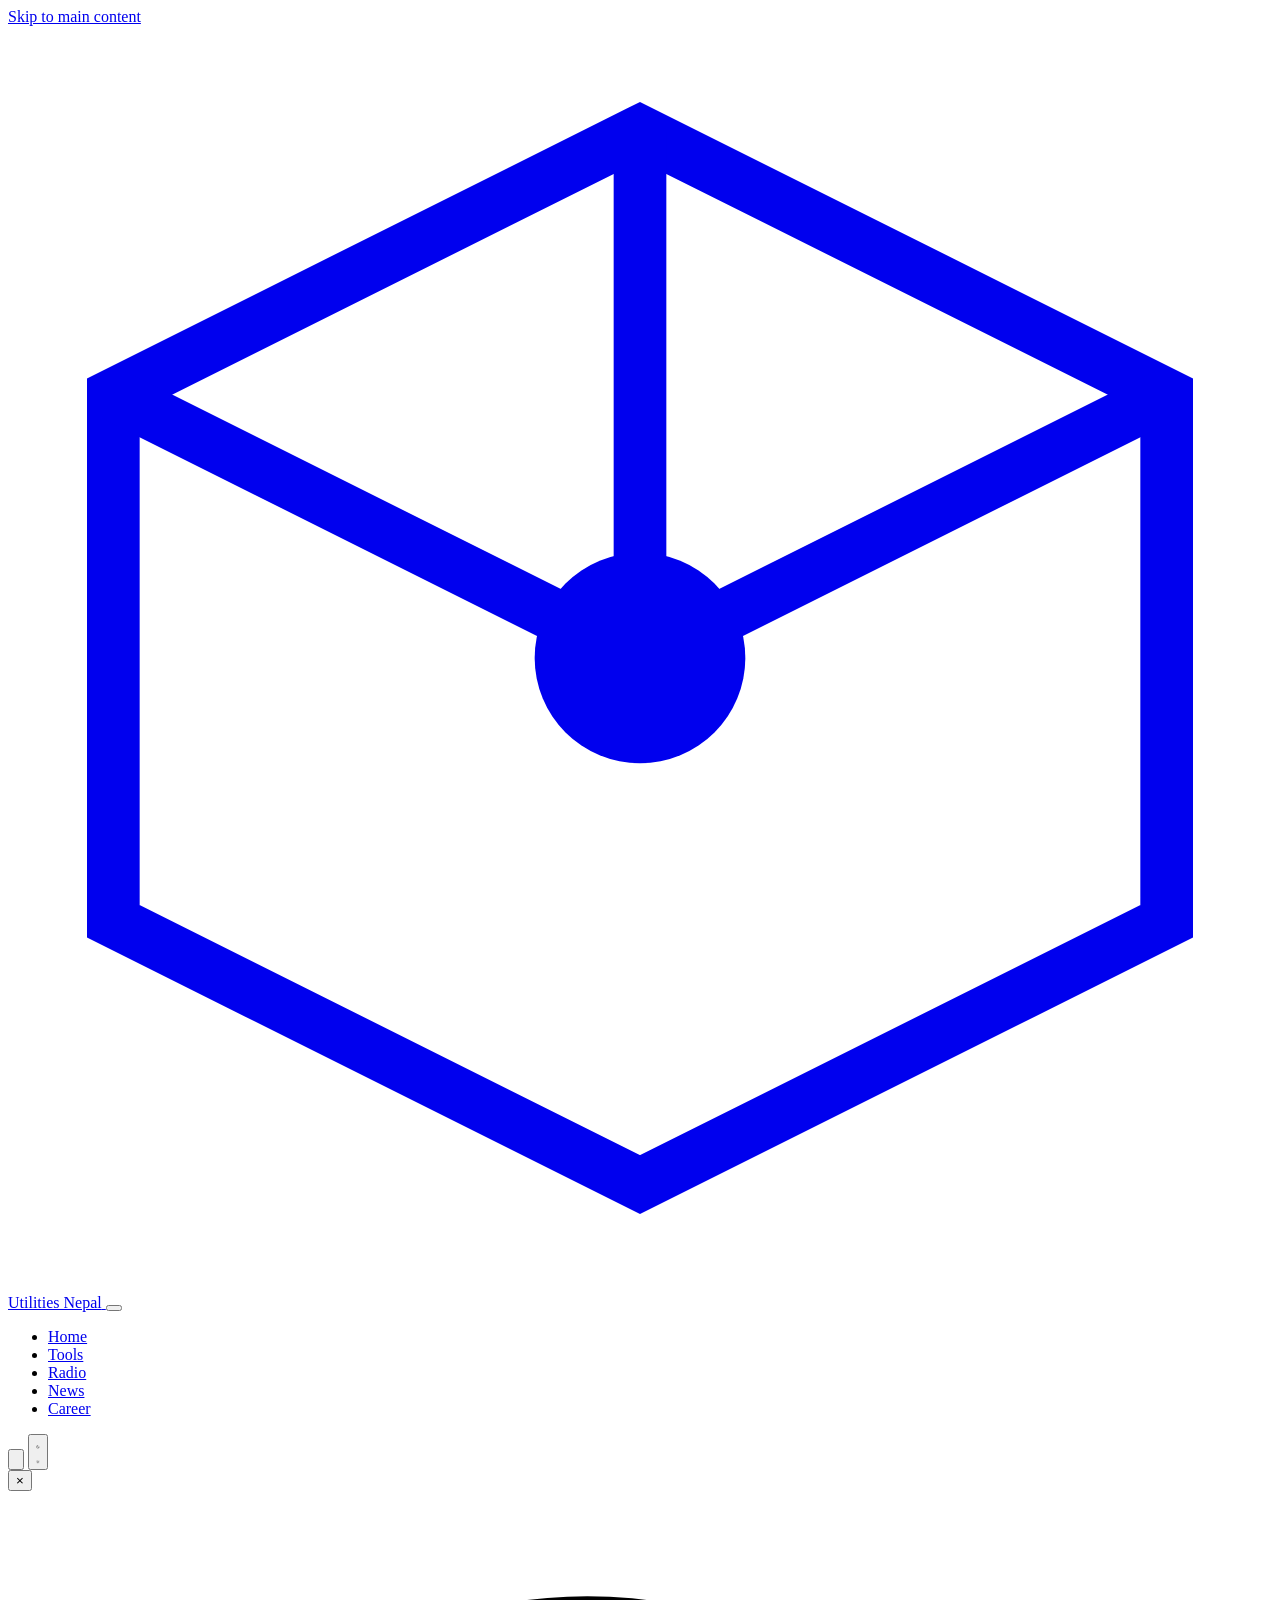
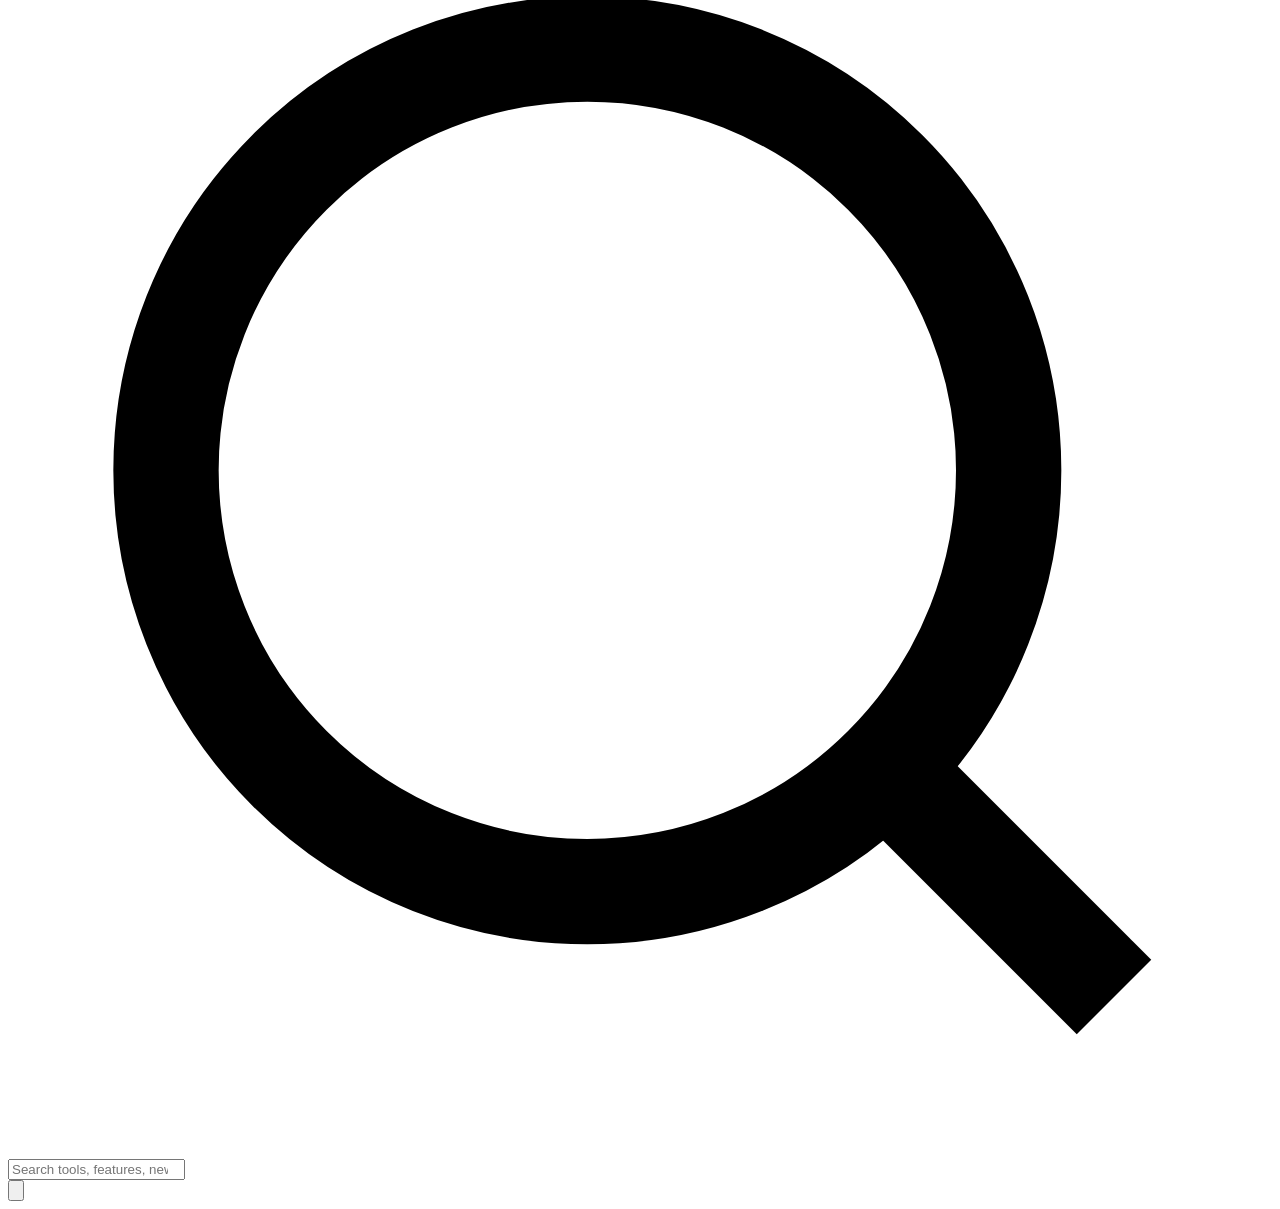
==== commit b1e2af67: "Add files via upload" ====
--- a/index.html
+++ b/index.html
@@ -1,643 +1,126 @@
 <!DOCTYPE html>
-<html lang="en" dir="ltr">
+<html lang="en" data-theme="dark">
 <head>
-  <meta charset="UTF-8">
-  <meta name="viewport" content="width=device-width, initial-scale=1.0">
-  <meta name="description" content="Utilities Nepal - The Digital Hub for Nepal. Built by ordinary people, for ordinary people. Discover powerful tools for students, creators, and everyday Nepalis.">
-  <meta name="keywords" content="Utilities Nepal, Nepal tools, Nepali apps, Audix, NebTools, Nepal utilities, digital Nepal">
-  <meta name="author" content="Utilities Nepal">
-  <meta name="theme-color" content="#0E7490">
-  <meta name="color-scheme" content="light dark">
-
-  <!-- Open Graph -->
-  <meta property="og:title" content="Utilities Nepal - The Digital Hub for Nepal">
-  <meta property="og:description" content="Discover powerful tools built for students, creators, and everyday people across Nepal.">
-  <meta property="og:type" content="website">
-  <meta property="og:url" content="https://utilitiesnepal.github.io">
-  <meta property="og:image" content="https://utilitiesnepal.github.io/assets/og-image.png">
-
-  <!-- Twitter -->
-  <meta name="twitter:card" content="summary_large_image">
-  <meta name="twitter:title" content="Utilities Nepal">
-  <meta name="twitter:description" content="The Digital Hub for Nepal. Built by ordinary people, for ordinary people.">
-
-  <title>Utilities Nepal - The Digital Hub for Nepal</title>
-  <script type="application/ld+json">
-{
- "@context":"https://schema.org",
- "@type":"Organization",
- "name":"Utilities Nepal",
- "url":"https://samir-techer.github.io/utilitiesnepal/"
-}
-  </script>
-
-  <!-- Preconnect -->
-  <link rel="preconnect" href="https://fonts.googleapis.com">
-  <link rel="preconnect" href="https://fonts.gstatic.com" crossorigin>
-  <link href="https://fonts.googleapis.com/css2?family=Inter:wght@300;400;500;600;700;800;900&display=swap" rel="stylesheet">
-
-  <!-- Favicon -->
-  <link rel="icon" type="image/svg+xml" href="data:image/svg+xml,%3Csvg xmlns='http://www.w3.org/2000/svg' viewBox='0 0 100 100'%3E%3Crect width='100' height='100' rx='20' fill='%230E7490'/%3E%3Ctext x='50' y='65' font-size='45' text-anchor='middle' fill='white' font-family='Arial'%3EUN%3C/text%3E%3C/svg%3E">
-  <link rel="apple-touch-icon" href="data:image/svg+xml,%3Csvg xmlns='http://www.w3.org/2000/svg' viewBox='0 0 180 180'%3E%3Crect width='180' height='180' rx='40' fill='%230E7490'/%3E%3Ctext x='90' y='120' font-size='80' text-anchor='middle' fill='white' font-family='Arial'%3EUN%3C/text%3E%3C/svg%3E">
-
-  <!-- PWA -->
-  <link rel="manifest" href="manifest.json">
-
-  <link rel="stylesheet" href="style.css">
+<meta charset="UTF-8">
+<meta name="viewport" content="width=device-width, initial-scale=1.0, maximum-scale=1.0, user-scalable=no">
+<meta name="description" content="Utilities Nepal - Nepal's Digital Toolbox. Date converter, currency, weather, notes, AI study assistant, radio, news, career portal. Built by Nepalis, for Nepalis.">
+<meta name="keywords" content="Nepal utilities, Nepali date converter, Nepal weather, Nepal radio, Nepal news, Nepal jobs, Nepali tools">
+<meta name="author" content="Utilities Nepal">
+<meta name="theme-color" content="#0E7490">
+<meta name="color-scheme" content="light dark">
+<meta property="og:title" content="Utilities Nepal - Nepal's Digital Toolbox">
+<meta property="og:description" content="Powerful tools built for everyday Nepalis. Date converter, currency, weather, notes, study assistant, radio, news, jobs.">
+<meta property="og:type" content="website">
+<meta name="twitter:card" content="summary_large_image">
+<meta name="twitter:title" content="Utilities Nepal">
+<title>Utilities Nepal - Nepal's Digital Toolbox</title>
+<link rel="preconnect" href="https://fonts.googleapis.com">
+<link rel="preconnect" href="https://fonts.gstatic.com" crossorigin>
+<link href="https://fonts.googleapis.com/css2?family=Inter:wght@300;400;500;600;700;800;900&family=Noto+Sans+Devanagari:wght@400;500;600;700&display=swap" rel="stylesheet">
+<link rel="manifest" href="manifest.json">
+<link rel="stylesheet" href="css/style.css">
+<link rel="icon" href="data:image/svg+xml,%3Csvg xmlns='http://www.w3.org/2000/svg' viewBox='0 0 100 100'%3E%3Crect width='100' height='100' rx='20' fill='%230E7490'/%3E%3Ctext x='50' y='68' font-size='45' text-anchor='middle' fill='white' font-family='Arial'%3EUN%3C/text%3E%3C/svg%3E">
 </head>
 <body>
-  <!-- Skip Link -->
-  <a href="#main-content" class="skip-link">Skip to main content</a>
+<a href="#main" class="skip-link">Skip to main content</a>
 
-  <!-- Navigation -->
-  <nav class="navbar" id="navbar" role="navigation" aria-label="Main navigation">
-    <div class="nav-container">
-      <a href="#" class="nav-logo" aria-label="Utilities Nepal Home">
-        <svg class="logo-icon" viewBox="0 0 48 48" fill="none" xmlns="http://www.w3.org/2000/svg" aria-hidden="true">
-          <path d="M24 4L4 14v20l20 10 20-10V14L24 4z" stroke="currentColor" stroke-width="2" fill="none"/>
-          <path d="M24 4v20M4 14l20 10 20-10" stroke="currentColor" stroke-width="2"/>
-          <circle cx="24" cy="24" r="4" fill="currentColor"/>
-        </svg>
-        <span class="logo-text" data-en="Utilities Nepal" data-ne="यूटिलिटिज नेपाल">Utilities Nepal</span>
-      </a>
+<!-- Navbar -->
+<nav class="navbar" id="navbar">
+<div class="nav-container">
+<a href="#dashboard" class="nav-logo" onclick="app.navigate('dashboard')">
+<svg class="logo-icon" viewBox="0 0 48 48" fill="none"><path d="M24 4L4 14v20l20 10 20-10V14L24 4z" stroke="currentColor" stroke-width="2"/><path d="M24 4v20M4 14l20 10 20-10" stroke="currentColor" stroke-width="2"/><circle cx="24" cy="24" r="4" fill="currentColor"/></svg>
+<span class="logo-text">Utilities Nepal</span>
+</a>
+<button class="nav-toggle" id="navToggle" aria-label="Toggle menu" aria-expanded="false">
+<span></span><span></span><span></span>
+</button>
+<div class="nav-menu" id="navMenu">
+<ul class="nav-links">
+<li><a href="#dashboard" class="nav-link active" data-page="dashboard" onclick="app.navigate('dashboard')">Home</a></li>
+<li><a href="#tools" class="nav-link" data-page="tools" onclick="app.navigate('tools')">Tools</a></li>
+<li><a href="#radio" class="nav-link" data-page="radio" onclick="app.navigate('radio')">Radio</a></li>
+<li><a href="#news" class="nav-link" data-page="news" onclick="app.navigate('news')">News</a></li>
+<li><a href="#career" class="nav-link" data-page="career" onclick="app.navigate('career')">Career</a></li>
+</ul>
+<div class="nav-actions">
+<button class="icon-btn" id="globalSearchBtn" aria-label="Search" title="Search (Ctrl+K)">
+<svg viewBox="0 0 24 24" fill="none" stroke="currentColor" stroke-width="2"><circle cx="11" cy="11" r="8"/><path d="m21 21-4.3-4.3"/></svg>
+</button>
+<button class="icon-btn" id="themeToggle" aria-label="Toggle theme">
+<svg class="moon" viewBox="0 0 24 24" fill="none" stroke="currentColor" stroke-width="2"><path d="M12 3a6 6 0 0 0 9 9 9 9 0 1 1-9-9Z"/></svg>
+<svg class="sun" viewBox="0 0 24 24" fill="none" stroke="currentColor" stroke-width="2"><circle cx="12" cy="12" r="5"/><path d="M12 1v2M12 21v2M4.22 4.22l1.42 1.42M18.36 18.36l1.42 1.42M1 12h2M21 12h2M4.22 19.78l1.42-1.42M18.36 5.64l1.42-1.42"/></svg>
+</button>
+</div>
+</div>
+</div>
+</nav>
 
-      <button class="nav-toggle" id="navToggle" aria-label="Toggle menu" aria-expanded="false" aria-controls="navMenu">
-        <span class="hamburger-line"></span>
-        <span class="hamburger-line"></span>
-        <span class="hamburger-line"></span>
-      </button>
+<!-- Global Search Overlay -->
+<div class="search-overlay" id="searchOverlay" aria-hidden="true">
+<div class="search-container">
+<button class="search-close" id="searchClose">&times;</button>
+<div class="search-input-wrap">
+<svg class="search-icon" viewBox="0 0 24 24" fill="none" stroke="currentColor" stroke-width="2"><circle cx="11" cy="11" r="8"/><path d="m21 21-4.3-4.3"/></svg>
+<input type="search" id="globalSearchInput" placeholder="Search tools, features, news..." autocomplete="off">
+</div>
+<div class="search-suggestions" id="searchSuggestions"></div>
+<div class="search-results" id="searchResults"></div>
+</div>
+</div>
 
-      <div class="nav-menu" id="navMenu">
-        <ul class="nav-links">
-          <li><a href="#home" class="nav-link active" data-en="Home" data-ne="गृहपृष्ठ">Home</a></li>
-          <li><a href="#products" class="nav-link" data-en="Products" data-ne="उत्पादनहरू">Products</a></li>
-          <li><a href="#community" class="nav-link" data-en="Community" data-ne="समुदाय">Community</a></li>
-          <li><a href="#about" class="nav-link" data-en="About" data-ne="हाम्रोबारे">About</a></li>
-          <li><a href="#contact" class="nav-link" data-en="Contact" data-ne="सम्पर्क">Contact</a></li>
-        </ul>
+<!-- Main Content -->
+<main id="main" class="main-content">
+<!-- Pages injected here by JS -->
+</main>
 
-        <div class="nav-actions">
-          <button class="search-btn" id="searchBtn" aria-label="Search" title="Search">
-            <svg viewBox="0 0 24 24" fill="none" stroke="currentColor" stroke-width="2" stroke-linecap="round" stroke-linejoin="round">
-              <circle cx="11" cy="11" r="8"/>
-              <path d="m21 21-4.3-4.3"/>
-            </svg>
-          </button>
-          <button class="lang-toggle" id="langToggle" aria-label="Switch language" title="Switch to Nepali">
-            <span class="lang-current">EN</span>
-            <span class="lang-separator">/</span>
-            <span class="lang-alt">NP</span>
-          </button>
-          <button class="theme-toggle" id="themeToggle" aria-label="Toggle theme" title="Toggle dark mode">
-            <svg class="sun-icon" viewBox="0 0 24 24" fill="none" stroke="currentColor" stroke-width="2" stroke-linecap="round" stroke-linejoin="round">
-              <circle cx="12" cy="12" r="5"/>
-              <path d="M12 1v2M12 21v2M4.22 4.22l1.42 1.42M18.36 18.36l1.42 1.42M1 12h2M21 12h2M4.22 19.78l1.42-1.42M18.36 5.64l1.42-1.42"/>
-            </svg>
-            <svg class="moon-icon" viewBox="0 0 24 24" fill="none" stroke="currentColor" stroke-width="2" stroke-linecap="round" stroke-linejoin="round">
-              <path d="M12 3a6 6 0 0 0 9 9 9 9 0 1 1-9-9Z"/>
-            </svg>
-          </button>
-        </div>
-      </div>
-    </div>
-  </nav>
+<!-- Audio Player (Fixed Bottom for Radio) -->
+<div class="audio-player" id="audioPlayer" style="display:none;">
+<div class="player-info">
+<div class="player-station" id="playerStation">Select a station</div>
+<div class="player-status" id="playerStatus">Ready</div>
+</div>
+<div class="player-controls">
+<button class="player-btn" id="playerPlayPause" aria-label="Play/Pause">
+<svg id="playIcon" viewBox="0 0 24 24" fill="currentColor"><path d="M8 5v14l11-7z"/></svg>
+<svg id="pauseIcon" viewBox="0 0 24 24" fill="currentColor" style="display:none"><path d="M6 4h4v16H6V4zm8 0h4v16h-4V4z"/></svg>
+</button>
+<input type="range" id="playerVolume" min="0" max="1" step="0.01" value="0.8" aria-label="Volume">
+<button class="player-btn" id="playerClose" aria-label="Close player">&times;</button>
+</div>
+</div>
 
-  <!-- Search Overlay -->
-  <div class="search-overlay" id="searchOverlay" role="dialog" aria-label="Search" aria-hidden="true">
-    <div class="search-container">
-      <button class="search-close" id="searchClose" aria-label="Close search">&times;</button>
-      <div class="search-input-wrapper">
-        <svg class="search-icon" viewBox="0 0 24 24" fill="none" stroke="currentColor" stroke-width="2">
-          <circle cx="11" cy="11" r="8"/>
-          <path d="m21 21-4.3-4.3"/>
-        </svg>
-        <input type="search" class="search-input" id="searchInput" placeholder="Search tools, features, categories..." aria-label="Search" autocomplete="off">
-      </div>
-      <div class="search-tags">
-        <button class="search-tag" data-query="Music">Music</button>
-        <button class="search-tag" data-query="Education">Education</button>
-        <button class="search-tag" data-query="Calculators">Calculators</button>
-        <button class="search-tag" data-query="GPA">GPA</button>
-        <button class="search-tag" data-query="Audix">Audix</button>
-        <button class="search-tag" data-query="NebTools">NebTools</button>
-      </div>
-      <div class="search-results" id="searchResults"></div>
-    </div>
-  </div>
+<!-- Back to Top -->
+<button class="back-to-top" id="backToTop" aria-label="Back to top">
+<svg viewBox="0 0 24 24" fill="none" stroke="currentColor" stroke-width="2"><path d="M12 19V5M5 12l7-7 7 7"/></svg>
+</button>
 
-  <!-- Main Content -->
-  <main id="main-content">
+<!-- Install Prompt -->
+<div class="install-prompt" id="installPrompt" style="display:none;">
+<div class="install-content">
+<svg class="install-icon" viewBox="0 0 24 24" fill="none" stroke="currentColor" stroke-width="2"><path d="M21 15v4a2 2 0 0 1-2 2H5a2 2 0 0 1-2-2v-4"/><polyline points="7 10 12 15 17 10"/><line x1="12" y1="15" x2="12" y2="3"/></svg>
+<div class="install-text">
+<strong>Install Utilities Nepal</strong>
+<span>Add to your home screen for quick access</span>
+</div>
+<button class="install-btn" id="installBtn">Install</button>
+<button class="install-dismiss" id="installDismiss">&times;</button>
+</div>
+</div>
 
-    <!-- Hero Section -->
-    <section class="hero" id="home" aria-label="Hero">
-      <div class="hero-bg" aria-hidden="true">
-        <div class="gradient-orb orb-1"></div>
-        <div class="gradient-orb orb-2"></div>
-        <div class="gradient-orb orb-3"></div>
-        <div class="grid-pattern"></div>
-      </div>
+<!-- Toast -->
+<div class="toast" id="toast" role="status" aria-live="polite"></div>
 
-      <div class="hero-content">
-        <div class="hero-badge">
-          <span class="badge-dot"></span>
-          <span data-en="Built in Nepal, for Nepal" data-ne="नेपालमा निर्मित, नेपालका लागि">Built in Nepal, for Nepal</span>
-        </div>
-
-        <h1 class="hero-title">
-          <span class="title-line" data-en="Everything You Need." data-ne="तपाईंलाई चाहिने सबै।">Everything You Need.</span>
-          <span class="title-line highlight" data-en="One Nepali Platform." data-ne="एक नेपाली प्लेटफर्म।">One Nepali Platform.</span>
-        </h1>
-
-        <p class="hero-subtitle" data-en="Discover powerful tools built for students, creators, and everyday people across Nepal." data-ne="नेपालभरका विद्यार्थी, सिर्जनाकार, र दैनिक जीवनका लागि निर्मित शक्तिशाली उपकरणहरू खोज्नुहोस्।">
-          Discover powerful tools built for students, creators, and everyday people across Nepal.
-        </p>
-
-        <div class="hero-cta">
-          <a href="#products" class="btn btn-primary">
-            <span data-en="Explore Tools" data-ne="उपकरणहरू हेर्नुहोस्">Explore Tools</span>
-            <svg viewBox="0 0 24 24" fill="none" stroke="currentColor" stroke-width="2" stroke-linecap="round" stroke-linejoin="round">
-              <path d="M5 12h14M12 5l7 7-7 7"/>
-            </svg>
-          </a>
-          <a href="#community" class="btn btn-secondary">
-            <span data-en="Join Community" data-ne="समुदायमा सामेल हुनुहोस्">Join Community</span>
-          </a>
-        </div>
-
-        <div class="hero-stats">
-          <div class="stat-item">
-            <span class="stat-number" id="statTools">2+</span>
-            <span class="stat-label" data-en="Tools Available" data-ne="उपलब्ध उपकरणहरू">Tools Available</span>
-          </div>
-          <div class="stat-item">
-            <span class="stat-number" id="statUsers">10K+</span>
-            <span class="stat-label" data-en="Users Served" data-ne="सेवा गरिएका प्रयोगकर्ताहरू">Users Served</span>
-          </div>
-          <div class="stat-item">
-            <span class="stat-number" id="statRequests">50+</span>
-            <span class="stat-label" data-en="Requests Completed" data-ne="पूरा गरिएका अनुरोधहरू">Requests Completed</span>
-          </div>
-        </div>
-      </div>
-
-      <div class="scroll-indicator" aria-hidden="true">
-        <div class="scroll-mouse">
-          <div class="scroll-wheel"></div>
-        </div>
-        <span data-en="Scroll to explore" data-ne="अन्वेषण गर्न स्क्रोल गर्नुहोस्">Scroll to explore</span>
-      </div>
-    </section>
-
-    <!-- Products Section -->
-    <section class="section products" id="products" aria-labelledby="products-heading">
-      <div class="section-container">
-        <div class="section-header">
-          <span class="section-tag" data-en="Our Products" data-ne="हाम्रा उत्पादनहरू">Our Products</span>
-          <h2 id="products-heading" class="section-title" data-en="Tools That Empower Nepal" data-ne="नेपाललाई सशक्त बनाउने उपकरणहरू">Tools That Empower Nepal</h2>
-          <p class="section-desc" data-en="Powerful, accessible, and built with Nepali needs in mind." data-ne="शक्तिशाली, पहुँचयोग्य, र नेपाली आवश्यकताहरूलाई ध्यानमा राखेर निर्मित।">Powerful, accessible, and built with Nepali needs in mind.</p>
-        </div>
-
-        <div class="products-grid" id="productsGrid">
-          <!-- Audix Card -->
-          <article class="product-card" data-category="music entertainment" data-name="audix music player" data-search="music audix player radio playlist lyrics">
-            <div class="card-glow"></div>
-            <div class="card-content">
-              <div class="card-icon-wrapper" style="--icon-color: #8B5CF6;">
-                <svg viewBox="0 0 48 48" fill="none" stroke="currentColor" stroke-width="2" stroke-linecap="round" stroke-linejoin="round">
-                  <path d="M12 38c0-4.4 3.6-8 8-8s8 3.6 8 8-3.6 8-8 8-8-3.6-8-8z"/>
-                  <path d="M28 30V12l12-6v18"/>
-                  <circle cx="40" cy="24" r="4"/>
-                  <path d="M12 30V8l12-6v18"/>
-                </svg>
-              </div>
-              <div class="card-meta">
-                <span class="card-category" data-en="Music & Entertainment" data-ne="संगीत र मनोरञ्जन">Music & Entertainment</span>
-                <span class="card-status active" data-en="Live" data-ne="सक्रिय">Live</span>
-              </div>
-              <h3 class="card-title">Audix</h3>
-              <p class="card-desc" data-en="AI-powered music player with radio, playlists, lyrics, and smart audio features." data-ne="रेडियो, प्लेलिस्ट, गीत, र स्मार्ट अडियो सुविधाहरूसहित AI-संचालित संगीत प्लेयर।">
-                AI-powered music player with radio, playlists, lyrics, and smart audio features.
-              </p>
-              <div class="card-features">
-                <span class="feature-tag" data-en="AI Music" data-ne="AI संगीत">AI Music</span>
-                <span class="feature-tag" data-en="Radio" data-ne="रेडियो">Radio</span>
-                <span class="feature-tag" data-en="Lyrics" data-ne="गीत">Lyrics</span>
-              </div>
-              <a href="https://b4tler-org.github.io/Audix.Player/" target="_blank" rel="noopener noreferrer" class="card-btn">
-                <span data-en="Launch Audix" data-ne="Audix खोल्नुहोस्">Launch Audix</span>
-                <svg viewBox="0 0 24 24" fill="none" stroke="currentColor" stroke-width="2" stroke-linecap="round" stroke-linejoin="round">
-                  <path d="M7 17L17 7M17 7H7M17 7v10"/>
-                </svg>
-              </a>
-            </div>
-          </article>
-
-          <!-- NebTools Card -->
-          <article class="product-card" data-category="education" data-name="nebtools" data-search="education nebtools gpa calculator accounting formula study">
-            <div class="card-glow"></div>
-            <div class="card-content">
-              <div class="card-icon-wrapper" style="--icon-color: #10B981;">
-                <svg viewBox="0 0 48 48" fill="none" stroke="currentColor" stroke-width="2" stroke-linecap="round" stroke-linejoin="round">
-                  <path d="M12 6h24v36H12z"/>
-                  <path d="M18 6v36M30 6v36"/>
-                  <path d="M12 14h24M12 22h24M12 30h24"/>
-                  <circle cx="21" cy="18" r="1.5" fill="currentColor"/>
-                  <circle cx="27" cy="26" r="1.5" fill="currentColor"/>
-                  <circle cx="21" cy="34" r="1.5" fill="currentColor"/>
-                </svg>
-              </div>
-              <div class="card-meta">
-                <span class="card-category" data-en="Education" data-ne="शिक्षा">Education</span>
-                <span class="card-status active" data-en="Live" data-ne="सक्रिय">Live</span>
-              </div>
-              <h3 class="card-title">NebTools</h3>
-              <p class="card-desc" data-en="Smart NEB study tools including GPA calculators, accounting automators, and formula libraries." data-ne="GPA क्याल्कुलेटर, लेखा स्वचालन, र सूत्र लाइब्रेरीसहित स्मार्ट NEB अध्ययन उपकरणहरू।">
-                Smart NEB study tools including GPA calculators, accounting automators, and formula libraries.
-              </p>
-              <div class="card-features">
-                <span class="feature-tag" data-en="GPA Calculator" data-ne="GPA क्याल्कुलेटर">GPA Calculator</span>
-                <span class="feature-tag" data-en="Accounting" data-ne="लेखा">Accounting</span>
-                <span class="feature-tag" data-en="Formulas" data-ne="सूत्रहरू">Formulas</span>
-              </div>
-              <a href="https://samir-techer.github.io/nebtools/" target="_blank" rel="noopener noreferrer" class="card-btn">
-                <span data-en="Launch NebTools" data-ne="NebTools खोल्नुहोस्">Launch NebTools</span>
-                <svg viewBox="0 0 24 24" fill="none" stroke="currentColor" stroke-width="2" stroke-linecap="round" stroke-linejoin="round">
-                  <path d="M7 17L17 7M17 7H7M17 7v10"/>
-                </svg>
-              </a>
-            </div>
-          </article>
-        </div>
-      </div>
-    </section>
-
-    <!-- Nepal Utilities Section -->
-    <section class="section utilities" id="utilities" aria-labelledby="utilities-heading">
-      <div class="section-container">
-        <div class="section-header">
-          <span class="section-tag" data-en="Coming Soon" data-ne="चाँडै आउँदैछ">Coming Soon</span>
-          <h2 id="utilities-heading" class="section-title" data-en="Nepal Utilities" data-ne="नेपाल यूटिलिटिज">Nepal Utilities</h2>
-          <p class="section-desc" data-en="Essential tools designed specifically for daily life in Nepal." data-ne="नेपालको दैनिक जीवनका लागि विशेष रूपमा डिजाइन गरिएका आवश्यक उपकरणहरू।">Essential tools designed specifically for daily life in Nepal.</p>
-        </div>
-
-        <div class="utilities-grid">
-          <article class="utility-card coming-soon" data-search="date converter bs ad bikram sambat calendar">
-            <div class="utility-icon" style="--utility-color: #F59E0B;">
-              <svg viewBox="0 0 48 48" fill="none" stroke="currentColor" stroke-width="2" stroke-linecap="round" stroke-linejoin="round">
-                <rect x="8" y="8" width="32" height="32" rx="4"/>
-                <path d="M8 16h32M16 4v8M32 4v8"/>
-                <path d="M16 24h4v4h-4zM24 24h4v4h-4zM32 24h4v4h-4z"/>
-                <path d="M16 32h4v4h-4zM24 32h4v4h-4z"/>
-              </svg>
-            </div>
-            <h3 class="utility-title" data-en="Date Converter" data-ne="मिति परिवर्तक">Date Converter</h3>
-            <p class="utility-desc" data-en="Convert between Bikram Sambat (BS) and Anno Domini (AD) calendars instantly." data-ne="बिक्रम संवत (BS) र एनो डोमिनी (AD) क्यालेन्डर बीच तत्काल रूपान्तरण गर्नुहोस्।">Convert between Bikram Sambat (BS) and Anno Domini (AD) calendars instantly.</p>
-            <span class="coming-soon-badge" data-en="Coming Soon" data-ne="चाँडै आउँदैछ">Coming Soon</span>
-          </article>
-
-          <article class="utility-card coming-soon" data-search="currency converter npr usd inr money exchange">
-            <div class="utility-icon" style="--utility-color: #10B981;">
-              <svg viewBox="0 0 48 48" fill="none" stroke="currentColor" stroke-width="2" stroke-linecap="round" stroke-linejoin="round">
-                <circle cx="24" cy="24" r="18"/>
-                <path d="M24 14v20M18 18h8a4 4 0 0 1 0 8h-8M20 14h8M20 34h8"/>
-              </svg>
-            </div>
-            <h3 class="utility-title" data-en="Currency Converter" data-ne="मुद्रा परिवर्तक">Currency Converter</h3>
-            <p class="utility-desc" data-en="Real-time NPR to USD, INR, and other major currency conversions." data-ne="वास्तविक समयमा NPR देखि USD, INR, र अन्य प्रमुख मुद्रा रूपान्तरण।">Real-time NPR to USD, INR, and other major currency conversions.</p>
-            <span class="coming-soon-badge" data-en="Coming Soon" data-ne="चाँडै आउँदैछ">Coming Soon</span>
-          </article>
-
-          <article class="utility-card coming-soon" data-search="unit converter length weight volume measurement">
-            <div class="utility-icon" style="--utility-color: #3B82F6;">
-              <svg viewBox="0 0 48 48" fill="none" stroke="currentColor" stroke-width="2" stroke-linecap="round" stroke-linejoin="round">
-                <path d="M8 40V8l8 8 8-8 8 8 8-8v32"/>
-                <path d="M8 24h32"/>
-                <path d="M16 16v16M24 16v16M32 16v16"/>
-              </svg>
-            </div>
-            <h3 class="utility-title" data-en="Unit Converter" data-ne="इकाइ परिवर्तक">Unit Converter</h3>
-            <p class="utility-desc" data-en="Convert between metric, imperial, and traditional Nepali units." data-ne="मेट्रिक, इम्पेरियल, र परम्परागत नेपाली इकाइहरू बीच रूपान्तरण गर्नुहोस्।">Convert between metric, imperial, and traditional Nepali units.</p>
-            <span class="coming-soon-badge" data-en="Coming Soon" data-ne="चाँडै आउँदैछ">Coming Soon</span>
-          </article>
-
-          <article class="utility-card coming-soon" data-search="public holiday calendar nepal festival dashain tihar">
-            <div class="utility-icon" style="--utility-color: #EC4899;">
-              <svg viewBox="0 0 48 48" fill="none" stroke="currentColor" stroke-width="2" stroke-linecap="round" stroke-linejoin="round">
-                <rect x="8" y="8" width="32" height="32" rx="4"/>
-                <path d="M8 16h32"/>
-                <path d="M16 4v8M32 4v8"/>
-                <circle cx="24" cy="28" r="6"/>
-                <path d="M24 22v6l4 2"/>
-              </svg>
-            </div>
-            <h3 class="utility-title" data-en="Holiday Calendar" data-ne="सार्वजनिक बिदा क्यालेन्डर">Holiday Calendar</h3>
-            <p class="utility-desc" data-en="Complete Nepali public holidays, festivals, and event calendar with reminders." data-ne="सम्पूर्ण नेपाली सार्वजनिक बिदाहरू, चाडपर्व, र रिमाइन्डरसहितको कार्यक्रम क्यालेन्डर।">Complete Nepali public holidays, festivals, and event calendar with reminders.</p>
-            <span class="coming-soon-badge" data-en="Coming Soon" data-ne="चाँडै आउँदैछ">Coming Soon</span>
-          </article>
-
-          <article class="utility-card coming-soon" data-search="emergency contact directory police hospital ambulance">
-            <div class="utility-icon" style="--utility-color: #EF4444;">
-              <svg viewBox="0 0 48 48" fill="none" stroke="currentColor" stroke-width="2" stroke-linecap="round" stroke-linejoin="round">
-                <path d="M24 4L4 14v20l20 10 20-10V14L24 4z"/>
-                <path d="M24 24v12"/>
-                <path d="M24 24l-8-4"/>
-                <path d="M24 24l8-4"/>
-                <circle cx="24" cy="18" r="4" fill="currentColor" opacity="0.3"/>
-                <path d="M20 34h8"/>
-              </svg>
-            </div>
-            <h3 class="utility-title" data-en="Emergency Directory" data-ne="आपतकालीन सम्पर्क निर्देशिका">Emergency Directory</h3>
-            <p class="utility-desc" data-en="Quick access to police, ambulance, fire, and essential emergency contacts across Nepal." data-ne="नेपालभर प्रहरी, एम्बुलेन्स, दमकल, र आवश्यक आपतकालीन सम्पर्कहरूमा छिटो पहुँच।">Quick access to police, ambulance, fire, and essential emergency contacts across Nepal.</p>
-            <span class="coming-soon-badge" data-en="Coming Soon" data-ne="चाँडै आउँदैछ">Coming Soon</span>
-          </article>
-
-          <article class="utility-card coming-soon" data-search="weather tool nepal forecast temperature rain">
-            <div class="utility-icon" style="--utility-color: #06B6D4;">
-              <svg viewBox="0 0 48 48" fill="none" stroke="currentColor" stroke-width="2" stroke-linecap="round" stroke-linejoin="round">
-                <path d="M12 32a8 8 0 1 1 0-16 8 8 0 0 1 0 16z"/>
-                <path d="M28 20a6 6 0 1 1 0-12 6 6 0 0 1 0 12z"/>
-                <path d="M36 28a4 4 0 1 1 0-8 4 4 0 0 1 0 8z"/>
-                <path d="M8 36h32M12 40h24M16 44h16"/>
-              </svg>
-            </div>
-            <h3 class="utility-title" data-en="Weather Tool" data-ne="मौसम उपकरण">Weather Tool</h3>
-            <p class="utility-desc" data-en="Accurate weather forecasts for all regions of Nepal with alerts and radar." data-ne="नेपालका सबै क्षेत्रहरूका लागि सतर्कता र राडारसहितको सही मौसम पूर्वानुमान।">Accurate weather forecasts for all regions of Nepal with alerts and radar.</p>
-            <span class="coming-soon-badge" data-en="Coming Soon" data-ne="चाँडै आउँदैछ">Coming Soon</span>
-          </article>
-        </div>
-      </div>
-    </section>
-
-    <!-- System Status Section -->
-    <section class="section status-section" id="status" aria-labelledby="status-heading">
-      <div class="section-container">
-        <div class="status-widget">
-          <div class="status-header">
-            <div class="status-indicator">
-              <span class="status-dot pulse"></span>
-              <span class="status-text" data-en="All Systems Operational" data-ne="सबै प्रणालीहरू सञ्चालनमा">All Systems Operational</span>
-            </div>
-            <span class="status-uptime" data-en="99.9% uptime" data-ne="99.9% अपटाइम">99.9% uptime</span>
-          </div>
-          <div class="status-services">
-            <div class="status-service">
-              <span class="service-dot online"></span>
-              <span class="service-name">Audix</span>
-              <span class="service-status" data-en="Online" data-ne="अनलाइन">Online</span>
-            </div>
-            <div class="status-service">
-              <span class="service-dot online"></span>
-              <span class="service-name">NebTools</span>
-              <span class="service-status" data-en="Online" data-ne="अनलाइन">Online</span>
-            </div>
-            <div class="status-service">
-              <span class="service-dot online"></span>
-              <span class="service-name">API</span>
-              <span class="service-status" data-en="Online" data-ne="अनलाइन">Online</span>
-            </div>
-          </div>
-        </div>
-      </div>
-    </section>
-
-    <!-- Trust Section -->
-    <section class="section trust" id="about" aria-labelledby="trust-heading">
-      <div class="section-container">
-        <div class="section-header">
-          <span class="section-tag" data-en="Why Us" data-ne="किन हामी">Why Us</span>
-          <h2 id="trust-heading" class="section-title" data-en="Trust & Transparency" data-ne="विश्वास र पारदर्शिता">Trust & Transparency</h2>
-          <p class="section-desc" data-en="We believe in building technology that serves people first." data-ne="हामी मानिसहरूलाई पहिलो रूपमा सेवा गर्ने प्रविधि निर्माण गर्न विश्वास गर्छौं।">We believe in building technology that serves people first.</p>
-        </div>
-
-        <div class="trust-grid">
-          <article class="trust-card">
-            <div class="trust-icon" style="--trust-color: #10B981;">
-              <svg viewBox="0 0 48 48" fill="none" stroke="currentColor" stroke-width="2" stroke-linecap="round" stroke-linejoin="round">
-                <rect x="8" y="20" width="32" height="24" rx="4"/>
-                <path d="M16 20V14a8 8 0 0 1 16 0v6"/>
-                <circle cx="24" cy="32" r="3"/>
-                <path d="M24 35v3"/>
-              </svg>
-            </div>
-            <h3 class="trust-title" data-en="Privacy First" data-ne="गोपनीयता पहिलो">Privacy First</h3>
-            <p class="trust-desc" data-en="Your data stays yours. No tracking, no selling, no compromises." data-ne="तपाईंको डाटा तपाईंकै हुन्छ। कुनै ट्र्याकिङ, कुनै बिक्री, कुनै सम्झौता छैन।">Your data stays yours. No tracking, no selling, no compromises.</p>
-          </article>
-
-          <article class="trust-card">
-            <div class="trust-icon" style="--trust-color: #8B5CF6;">
-              <svg viewBox="0 0 48 48" fill="none" stroke="currentColor" stroke-width="2" stroke-linecap="round" stroke-linejoin="round">
-                <path d="M12 12h24v24H12z"/>
-                <path d="M12 12l24 24M36 12L12 36"/>
-                <circle cx="24" cy="24" r="6"/>
-              </svg>
-            </div>
-            <h3 class="trust-title" data-en="Open Source Friendly" data-ne="ओपन सोर्स अनुकूल">Open Source Friendly</h3>
-            <p class="trust-desc" data-en="We contribute to and support the open source ecosystem that powers our tools." data-ne="हामीले हाम्रा उपकरणहरू सञ्चालन गर्ने ओपन सोर्स इकोसिस्टममा योगदान र समर्थन गर्छौं।">We contribute to and support the open source ecosystem that powers our tools.</p>
-          </article>
-
-          <article class="trust-card">
-            <div class="trust-icon" style="--trust-color: #F59E0B;">
-              <svg viewBox="0 0 48 48" fill="none" stroke="currentColor" stroke-width="2" stroke-linecap="round" stroke-linejoin="round">
-                <path d="M24 4L4 14v20l20 10 20-10V14L24 4z"/>
-                <path d="M24 24v12"/>
-                <path d="M24 24l-8-4"/>
-                <path d="M24 24l8-4"/>
-                <path d="M16 12l8 4 8-4"/>
-              </svg>
-            </div>
-            <h3 class="trust-title" data-en="Built in Nepal" data-ne="नेपालमा निर्मित">Built in Nepal</h3>
-            <p class="trust-desc" data-en="Designed, developed, and maintained by Nepali developers for Nepali people." data-ne="नेपाली विकासकर्ताहरूद्वारा नेपाली मानिसहरूका लागि डिजाइन, विकास, र रेखदेख गरिएको।">Designed, developed, and maintained by Nepali developers for Nepali people.</p>
-          </article>
-
-          <article class="trust-card">
-            <div class="trust-icon" style="--trust-color: #EC4899;">
-              <svg viewBox="0 0 48 48" fill="none" stroke="currentColor" stroke-width="2" stroke-linecap="round" stroke-linejoin="round">
-                <path d="M24 4c-8 0-14 6-14 14 0 10 14 26 14 26s14-16 14-26c0-8-6-14-14-14z"/>
-                <circle cx="24" cy="18" r="5"/>
-              </svg>
-            </div>
-            <h3 class="trust-title" data-en="Community Driven" data-ne="समुदाय-संचालित">Community Driven</h3>
-            <p class="trust-desc" data-en="Every feature is shaped by real feedback from real users across Nepal." data-ne="प्रत्येक सुविधा नेपालभरका वास्तविक प्रयोगकर्ताहरूबाट प्राप्त वास्तविक प्रतिक्रियाद्वारा आकार दिइएको छ।">Every feature is shaped by real feedback from real users across Nepal.</p>
-          </article>
-        </div>
-      </div>
-    </section>
-
-    <!-- Community Section -->
-    <section class="section community" id="community" aria-labelledby="community-heading">
-      <div class="section-container">
-        <div class="section-header">
-          <span class="section-tag" data-en="Get Involved" data-ne="सहभागी हुनुहोस्">Get Involved</span>
-          <h2 id="community-heading" class="section-title" data-en="Join Our Community" data-ne="हाम्रो समुदायमा सामेल हुनुहोस्">Join Our Community</h2>
-          <p class="section-desc" data-en="Help shape the future of digital tools in Nepal." data-ne="नेपालमा डिजिटल उपकरणहरूको भविष्य आकार दिन मद्दत गर्नुहोस्।">Help shape the future of digital tools in Nepal.</p>
-        </div>
-
-        <div class="community-grid">
-          <article class="community-card">
-            <div class="community-icon" style="--community-color: #8B5CF6;">
-              <svg viewBox="0 0 48 48" fill="none" stroke="currentColor" stroke-width="2" stroke-linecap="round" stroke-linejoin="round">
-                <path d="M24 4v8M24 36v8M4 24h8M36 24h8"/>
-                <circle cx="24" cy="24" r="10"/>
-                <path d="M24 18v6l4 2"/>
-              </svg>
-            </div>
-            <h3 class="community-title" data-en="Suggest a Tool" data-ne="उपकरण सुझाव दिनुहोस्">Suggest a Tool</h3>
-            <p class="community-desc" data-en="Have an idea for a utility that Nepal needs? Share it with us and let's build it together." data-ne="नेपाललाई चाहिने कुनै उपकरणको विचार छ? हामीलाई साझा गर्नुहोस् र एकसाथ निर्माण गरौं।">Have an idea for a utility that Nepal needs? Share it with us and let's build it together.</p>
-            <a href="mailto:utilitiesnepal@gmail.com?subject=Tool%20Suggestion" class="community-btn">
-              <span data-en="Submit Idea" data-ne="विचार पेश गर्नुहोस्">Submit Idea</span>
-            </a>
-          </article>
-
-          <article class="community-card">
-            <div class="community-icon" style="--community-color: #EF4444;">
-              <svg viewBox="0 0 48 48" fill="none" stroke="currentColor" stroke-width="2" stroke-linecap="round" stroke-linejoin="round">
-                <path d="M24 4v8M24 36v8M4 24h8M36 24h8"/>
-                <circle cx="24" cy="24" r="10"/>
-                <path d="M20 20l8 8M28 20l-8 8"/>
-              </svg>
-            </div>
-            <h3 class="community-title" data-en="Report a Bug" data-ne="बग रिपोर्ट गर्नुहोस्">Report a Bug</h3>
-            <p class="community-desc" data-en="Found something broken? Let us know and we'll fix it as quickly as possible." data-ne="केही बिग्रिएको भेट्टाउनुभयो? हामीलाई जानकारी दिनुहोस् र हामी सकेसम्म छिटो समाधान गर्नेछौं।">Found something broken? Let us know and we'll fix it as quickly as possible.</p>
-            <a href="mailto:utilitiesnepal@gmail.com?subject=Bug%20Report" class="community-btn">
-              <span data-en="Report Issue" data-ne="समस्या रिपोर्ट गर्नुहोस्">Report Issue</span>
-            </a>
-          </article>
-
-          <article class="community-card">
-            <div class="community-icon" style="--community-color: #10B981;">
-              <svg viewBox="0 0 48 48" fill="none" stroke="currentColor" stroke-width="2" stroke-linecap="round" stroke-linejoin="round">
-                <path d="M24 4v8M24 36v8M4 24h8M36 24h8"/>
-                <circle cx="24" cy="24" r="10"/>
-                <path d="M24 18v6l4 2"/>
-              </svg>
-            </div>
-            <h3 class="community-title" data-en="Feature Requests" data-ne="सुविधा अनुरोधहरू">Feature Requests</h3>
-            <p class="community-desc" data-en="Want something new in an existing tool? Tell us what would make it better for you." data-ne="अवस्थित उपकरणमा केही नयाँ चाहनुहुन्छ? तपाईंका लागि यसलाई कसरी राम्रो बनाउने भनेर हामीलाई भन्नुहोस्।">Want something new in an existing tool? Tell us what would make it better for you.</p>
-            <a href="mailto:utilitiesnepal@gmail.com?subject=Feature%20Request" class="community-btn">
-              <span data-en="Request Feature" data-ne="सुविधा अनुरोध गर्नुहोस्">Request Feature</span>
-            </a>
-          </article>
-        </div>
-
-        <div class="social-links">
-          <h3 class="social-title" data-en="Connect With Us" data-ne="हामीसँग जडान हुनुहोस्">Connect With Us</h3>
-          <div class="social-grid">
-            <a href="#" class="social-link discord" aria-label="Discord" title="Discord (Coming Soon)">
-              <svg viewBox="0 0 24 24" fill="currentColor">
-                <path d="M20.317 4.37a19.791 19.791 0 0 0-4.885-1.515.074.074 0 0 0-.079.037c-.21.375-.444.864-.608 1.25a18.27 18.27 0 0 0-5.487 0 12.64 12.64 0 0 0-.617-1.25.077.077 0 0 0-.079-.037A19.736 19.736 0 0 0 3.677 4.37a.07.07 0 0 0-.032.027C.533 9.046-.32 13.58.099 18.057a.082.082 0 0 0 .031.057 19.9 19.9 0 0 0 5.993 3.03.078.078 0 0 0 .084-.028 14.09 14.09 0 0 0 1.226-1.994.076.076 0 0 0-.041-.106 13.107 13.107 0 0 1-1.872-.892.077.077 0 0 1-.008-.128 10.2 10.2 0 0 0 .372-.292.074.074 0 0 1 .077-.01c3.928 1.793 8.18 1.793 12.062 0a.074.074 0 0 1 .078.01c.12.098.246.198.373.292a.077.077 0 0 1-.006.127 12.299 12.299 0 0 1-1.873.892.077.077 0 0 0-.041.107c.36.698.772 1.362 1.225 1.993a.076.076 0 0 0 .084.028 19.839 19.839 0 0 0 6.002-3.03.077.077 0 0 0 .032-.054c.5-5.177-.838-9.674-3.549-13.66a.061.061 0 0 0-.031-.03zM8.02 15.33c-1.183 0-2.157-1.085-2.157-2.419 0-1.333.956-2.419 2.157-2.419 1.21 0 2.176 1.096 2.157 2.42 0 1.333-.956 2.418-2.157 2.418zm7.975 0c-1.183 0-2.157-1.085-2.157-2.419 0-1.333.955-2.419 2.157-2.419 1.21 0 2.176 1.096 2.157 2.42 0 1.333-.946 2.418-2.157 2.418z"/>
-              </svg>
-              <span>Discord</span>
-            </a>
-            <a href="#" class="social-link facebook" aria-label="Facebook" title="Facebook (Coming Soon)">
-              <svg viewBox="0 0 24 24" fill="currentColor">
-                <path d="M24 12.073c0-6.627-5.373-12-12-12s-12 5.373-12 12c0 5.99 4.388 10.954 10.125 11.854v-8.385H7.078v-3.47h3.047V9.43c0-3.007 1.792-4.669 4.533-4.669 1.312 0 2.686.235 2.686.235v2.953H15.83c-1.491 0-1.956.925-1.956 1.874v2.25h3.328l-.532 3.47h-2.796v8.385C19.612 23.027 24 18.062 24 12.073z"/>
-              </svg>
-              <span>Facebook</span>
-            </a>
-            <a href="#" class="social-link whatsapp" aria-label="WhatsApp" title="WhatsApp (Coming Soon)">
-              <svg viewBox="0 0 24 24" fill="currentColor">
-                <path d="M17.472 14.382c-.297-.149-1.758-.867-2.03-.967-.273-.099-.471-.148-.67.15-.197.297-.767.966-.94 1.164-.173.199-.347.223-.644.075-.297-.15-1.255-.463-2.39-1.475-.883-.788-1.48-1.761-1.653-2.059-.173-.297-.018-.458.13-.606.134-.133.298-.347.446-.52.149-.174.198-.298.298-.497.099-.198.05-.371-.025-.52-.075-.149-.669-1.612-.916-2.207-.242-.579-.487-.5-.669-.51-.173-.008-.371-.01-.57-.01-.198 0-.52.074-.792.372-.272.297-1.04 1.016-1.04 2.479 0 1.462 1.065 2.875 1.213 3.074.149.198 2.096 3.2 5.077 4.487.709.306 1.262.489 1.694.625.712.227 1.36.195 1.871.118.571-.085 1.758-.719 2.006-1.413.248-.694.248-1.289.173-1.413-.074-.124-.272-.198-.57-.347m-5.421 7.403h-.004a9.87 9.87 0 01-5.031-1.378l-.361-.214-3.741.982.998-3.648-.235-.374a9.86 9.86 0 01-1.51-5.26c.001-5.45 4.436-9.884 9.888-9.884 2.64 0 5.122 1.03 6.988 2.898a9.825 9.825 0 012.893 6.994c-.003 5.45-4.437 9.884-9.885 9.884m8.413-18.297A11.815 11.815 0 0012.05 0C5.495 0 .16 5.335.157 11.892c0 2.096.547 4.142 1.588 5.945L.057 24l6.305-1.654a11.882 11.882 0 005.683 1.448h.005c6.554 0 11.89-5.335 11.893-11.893a11.821 11.821 0 00-3.48-8.413z"/>
-              </svg>
-              <span>WhatsApp</span>
-            </a>
-            <a href="#" class="social-link telegram" aria-label="Telegram" title="Telegram (Coming Soon)">
-              <svg viewBox="0 0 24 24" fill="currentColor">
-                <path d="M11.944 0A12 12 0 0 0 0 12a12 12 0 0 0 12 12 12 12 0 0 0 12-12A12 12 0 0 0 12 0a12 12 0 0 0-.056 0zm4.962 7.224c.1-.002.321.023.465.14a.506.506 0 0 1 .171.325c.016.093.036.306.02.472-.18 1.898-.962 6.502-1.36 8.627-.168.9-.499 1.201-.82 1.23-.696.065-1.225-.46-1.9-.902-1.056-.693-1.653-1.124-2.678-1.8-1.185-.78-.417-1.21.258-1.91.177-.184 3.247-2.977 3.307-3.23.007-.032.014-.15-.056-.212s-.174-.041-.249-.024c-.106.024-1.793 1.14-5.061 3.345-.479.329-.913.489-1.302.481-.428-.008-1.252-.241-1.865-.44-.752-.245-1.349-.374-1.297-.789.027-.216.325-.437.893-.663 3.498-1.524 5.83-2.529 6.998-3.014 3.332-1.386 4.025-1.627 4.476-1.635z"/>
-              </svg>
-              <span>Telegram</span>
-            </a>
-          </div>
-        </div>
-      </div>
-    </section>
-
-    <!-- Contact Section -->
-    <section class="section contact" id="contact" aria-labelledby="contact-heading">
-      <div class="section-container">
-        <div class="section-header">
-          <span class="section-tag" data-en="Reach Out" data-ne="सम्पर्क गर्नुहोस्">Reach Out</span>
-          <h2 id="contact-heading" class="section-title" data-en="Contact Us" data-ne="हामीलाई सम्पर्क गर्नुहोस्">Contact Us</h2>
-          <p class="section-desc" data-en="Have questions, feedback, or want to collaborate? We'd love to hear from you." data-ne="प्रश्नहरू, प्रतिक्रिया, वा सहकार्य गर्न चाहनुहुन्छ? हामी तपाईंबाट सुन्न चाहन्छौं।">Have questions, feedback, or want to collaborate? We'd love to hear from you.</p>
-        </div>
-
-        <div class="contact-content">
-          <div class="contact-info">
-            <div class="contact-item">
-              <div class="contact-icon">
-                <svg viewBox="0 0 24 24" fill="none" stroke="currentColor" stroke-width="2" stroke-linecap="round" stroke-linejoin="round">
-                  <path d="M4 4h16c1.1 0 2 .9 2 2v12c0 1.1-.9 2-2 2H4c-1.1 0-2-.9-2-2V6c0-1.1.9-2 2-2z"/>
-                  <polyline points="22,6 12,13 2,6"/>
-                </svg>
-              </div>
-              <div class="contact-detail">
-                <span class="contact-label" data-en="Email" data-ne="इमेल">Email</span>
-                <a href="mailto:utilitiesnepal@gmail.com" class="contact-value">utilitiesnepal@gmail.com</a>
-              </div>
-            </div>
-          </div>
-        </div>
-      </div>
-    </section>
-  </main>
-
-  <!-- Footer -->
-  <footer class="footer" role="contentinfo">
-    <div class="footer-container">
-      <div class="footer-main">
-        <div class="footer-brand">
-          <a href="#" class="footer-logo" aria-label="Utilities Nepal Home">
-            <svg class="logo-icon" viewBox="0 0 48 48" fill="none" xmlns="http://www.w3.org/2000/svg">
-              <path d="M24 4L4 14v20l20 10 20-10V14L24 4z" stroke="currentColor" stroke-width="2" fill="none"/>
-              <path d="M24 4v20M4 14l20 10 20-10" stroke="currentColor" stroke-width="2"/>
-              <circle cx="24" cy="24" r="4" fill="currentColor"/>
-            </svg>
-            <span class="logo-text">Utilities Nepal</span>
-          </a>
-          <p class="footer-tagline" data-en="Built by ordinary people, for ordinary people." data-ne="सामान्य मानिसहरूद्वारा, सामान्य मानिसहरूका लागि निर्मित।">Built by ordinary people, for ordinary people.</p>
-        </div>
-
-        <div class="footer-links">
-          <div class="footer-column">
-            <h4 class="footer-heading" data-en="Company" data-ne="कम्पनी">Company</h4>
-            <ul>
-              <li><a href="#about" data-en="About" data-ne="हाम्रोबारे">About</a></li>
-              <li><a href="#products" data-en="Products" data-ne="उत्पादनहरू">Products</a></li>
-              <li><a href="#community" data-en="Community" data-ne="समुदाय">Community</a></li>
-            </ul>
-          </div>
-          <div class="footer-column">
-            <h4 class="footer-heading" data-en="Legal" data-ne="कानुनी">Legal</h4>
-            <ul>
-              <li><a href="#" data-en="Privacy Policy" data-ne="गोपनीयता नीति">Privacy Policy</a></li>
-              <li><a href="#" data-en="Terms of Service" data-ne="सेवाका सर्तहरू">Terms of Service</a></li>
-            </ul>
-          </div>
-          <div class="footer-column">
-            <h4 class="footer-heading" data-en="Contact" data-ne="सम्पर्क">Contact</h4>
-            <ul>
-              <li><a href="mailto:utilitiesnepal@gmail.com">utilitiesnepal@gmail.com</a></li>
-            </ul>
-          </div>
-        </div>
-      </div>
-
-      <div class="footer-bottom">
-        <p class="copyright" data-en="© Utilities Nepal. Built by ordinary people, for ordinary people." data-ne="© यूटिलिटिज नेपाल। सामान्य मानिसहरूद्वारा, सामान्य मानिसहरूका लागि निर्मित।">© Utilities Nepal. Built by ordinary people, for ordinary people.</p>
-        <div class="footer-status">
-          <span class="status-dot online"></span>
-          <span data-en="All Systems Operational" data-ne="सबै प्रणालीहरू सञ्चालनमा">All Systems Operational</span>
-        </div>
-      </div>
-    </div>
-  </footer>
-
-  <!-- Back to Top -->
-  <button class="back-to-top" id="backToTop" aria-label="Back to top" title="Back to top">
-    <svg viewBox="0 0 24 24" fill="none" stroke="currentColor" stroke-width="2" stroke-linecap="round" stroke-linejoin="round">
-      <path d="M12 19V5M5 12l7-7 7 7"/>
-    </svg>
-  </button>
-
-  <script src="script.js"></script>
+<!-- Scripts -->
+<script src="js/data.js"></script>
+<script src="js/utils.js"></script>
+<script src="js/tools/date-converter.js"></script>
+<script src="js/tools/currency.js"></script>
+<script src="js/tools/weather.js"></script>
+<script src="js/tools/notes.js"></script>
+<script src="js/tools/study.js"></script>
+<script src="js/tools/radio.js"></script>
+<script src="js/tools/news.js"></script>
+<script src="js/tools/career.js"></script>
+<script src="js/app.js"></script>
 </body>
 </html>
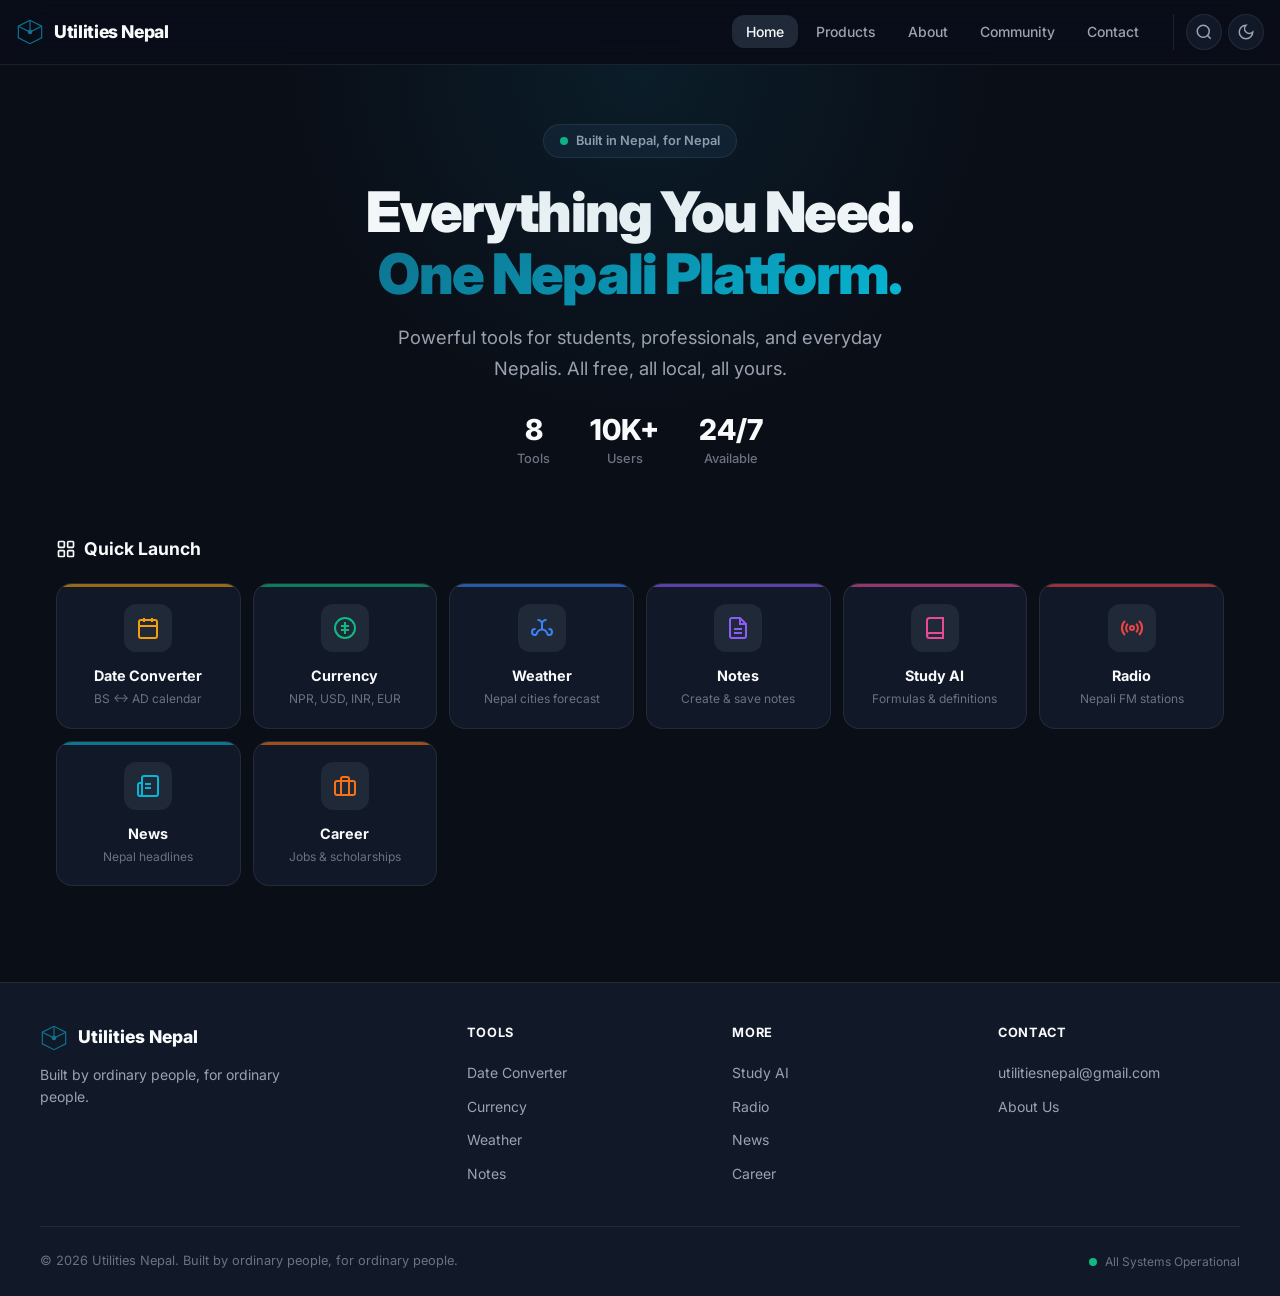
==== commit b8c27257: "Add files via upload" ====
--- a/index.html
+++ b/index.html
@@ -27,7 +27,7 @@
 <!-- Navbar -->
 <nav class="navbar" id="navbar">
 <div class="nav-container">
-<a href="#dashboard" class="nav-logo" onclick="app.navigate('dashboard')">
+<a href="index.html#dashboard" class="nav-logo" onclick="app.navigate('dashboard')">
 <svg class="logo-icon" viewBox="0 0 48 48" fill="none"><path d="M24 4L4 14v20l20 10 20-10V14L24 4z" stroke="currentColor" stroke-width="2"/><path d="M24 4v20M4 14l20 10 20-10" stroke="currentColor" stroke-width="2"/><circle cx="24" cy="24" r="4" fill="currentColor"/></svg>
 <span class="logo-text">Utilities Nepal</span>
 </a>
@@ -36,11 +36,11 @@
 </button>
 <div class="nav-menu" id="navMenu">
 <ul class="nav-links">
-<li><a href="#dashboard" class="nav-link active" data-page="dashboard" onclick="app.navigate('dashboard')">Home</a></li>
-<li><a href="#tools" class="nav-link" data-page="tools" onclick="app.navigate('tools')">Tools</a></li>
-<li><a href="#radio" class="nav-link" data-page="radio" onclick="app.navigate('radio')">Radio</a></li>
-<li><a href="#news" class="nav-link" data-page="news" onclick="app.navigate('news')">News</a></li>
-<li><a href="#career" class="nav-link" data-page="career" onclick="app.navigate('career')">Career</a></li>
+<li><a href="index.html#dashboard" class="nav-link active" data-page="dashboard" onclick="app.navigate('dashboard')">Home</a></li>
+<li><a href="#tools" class="nav-link" data-page="tools" onclick="app.navigate('tools')">Products</a></li>
+<li><a href="about.html" class="nav-link">About</a></li>
+<li><a href="#community" class="nav-link" data-page="community" onclick="app.navigate('community')">Community</a></li>
+<li><a href="mailto:utilitiesnepal@gmail.com" class="nav-link">Contact</a></li>
 </ul>
 <div class="nav-actions">
 <button class="icon-btn" id="globalSearchBtn" aria-label="Search" title="Search (Ctrl+K)">
--- a/css/style.css
+++ b/css/style.css
@@ -0,0 +1,845 @@
+/* ============================================
+   UTILITIES NEPAL v2 - Complete Stylesheet
+   ============================================ */
+
+:root {
+  --primary: #0E7490;
+  --primary-light: #0891B2;
+  --accent: #06B6D4;
+  --dark: #0A0E17;
+  --surface: #111827;
+  --surface-light: #1F2937;
+  --surface-lighter: #374151;
+  --text: #F9FAFB;
+  --text-secondary: #9CA3AF;
+  --text-muted: #6B7280;
+  --border: rgba(255,255,255,0.08);
+  --border-hover: rgba(255,255,255,0.15);
+  --shadow: 0 4px 20px rgba(0,0,0,0.4);
+  --shadow-lg: 0 10px 40px rgba(0,0,0,0.5);
+  --radius: 12px;
+  --radius-lg: 16px;
+  --radius-xl: 24px;
+  --radius-full: 9999px;
+  --transition: 0.25s ease;
+  --font: 'Inter', -apple-system, BlinkMacSystemFont, sans-serif;
+  --font-nepali: 'Noto Sans Devanagari', 'Inter', sans-serif;
+}
+
+[data-theme="light"] {
+  --dark: #F8FAFC;
+  --surface: #FFFFFF;
+  --surface-light: #F1F5F9;
+  --surface-lighter: #E2E8F0;
+  --text: #0F172A;
+  --text-secondary: #475569;
+  --text-muted: #94A3B8;
+  --border: rgba(15,23,42,0.08);
+  --border-hover: rgba(15,23,42,0.15);
+  --shadow: 0 4px 20px rgba(0,0,0,0.08);
+  --shadow-lg: 0 10px 40px rgba(0,0,0,0.1);
+}
+
+*, *::before, *::after { box-sizing: border-box; margin: 0; padding: 0; }
+html { scroll-behavior: smooth; -webkit-font-smoothing: antialiased; }
+body {
+  font-family: var(--font);
+  background: var(--dark);
+  color: var(--text);
+  line-height: 1.6;
+  min-height: 100vh;
+  overflow-x: hidden;
+  transition: background var(--transition), color var(--transition);
+}
+::selection { background: var(--primary); color: white; }
+::-webkit-scrollbar { width: 6px; }
+::-webkit-scrollbar-track { background: var(--dark); }
+::-webkit-scrollbar-thumb { background: var(--surface-lighter); border-radius: var(--radius-full); }
+
+/* Skip Link */
+.skip-link {
+  position: absolute; top: -100%; left: 50%; transform: translateX(-50%);
+  background: var(--primary); color: white; padding: 8px 16px;
+  border-radius: var(--radius); font-weight: 600; z-index: 9999;
+  transition: top 0.2s;
+}
+.skip-link:focus { top: 12px; }
+
+/* ============================================
+   NAVBAR
+   ============================================ */
+.navbar {
+  position: fixed; top: 0; left: 0; right: 0; z-index: 1000;
+  backdrop-filter: blur(20px) saturate(180%);
+  -webkit-backdrop-filter: blur(20px) saturate(180%);
+  background: rgba(10,14,23,0.7);
+  border-bottom: 1px solid var(--border);
+  transition: all var(--transition);
+}
+[data-theme="light"] .navbar { background: rgba(248,250,252,0.7); }
+
+.nav-container {
+  max-width: 1280px; margin: 0 auto; padding: 0 16px;
+  display: flex; align-items: center; justify-content: space-between; height: 64px;
+}
+
+.nav-logo {
+  display: flex; align-items: center; gap: 10px;
+  text-decoration: none; color: var(--text);
+  font-weight: 800; font-size: 1.1rem; letter-spacing: -0.02em;
+}
+.logo-icon { width: 28px; height: 28px; color: var(--primary); flex-shrink: 0; }
+
+.nav-toggle {
+  display: none; flex-direction: column; gap: 4px;
+  background: none; border: none; cursor: pointer; padding: 8px;
+}
+.nav-toggle span {
+  display: block; width: 22px; height: 2px;
+  background: var(--text); border-radius: var(--radius-full);
+  transition: all var(--transition);
+}
+.nav-toggle[aria-expanded="true"] span:nth-child(1) { transform: rotate(45deg) translate(4px, 4px); }
+.nav-toggle[aria-expanded="true"] span:nth-child(2) { opacity: 0; }
+.nav-toggle[aria-expanded="true"] span:nth-child(3) { transform: rotate(-45deg) translate(4px, -4px); }
+
+.nav-menu {
+  display: flex; align-items: center; gap: 8px;
+}
+.nav-links {
+  display: flex; list-style: none; gap: 4px;
+}
+.nav-link {
+  text-decoration: none; color: var(--text-secondary);
+  font-weight: 500; font-size: 0.875rem; padding: 8px 14px;
+  border-radius: var(--radius); transition: all var(--transition);
+}
+.nav-link:hover, .nav-link.active {
+  color: var(--text); background: var(--surface-light);
+}
+
+.nav-actions {
+  display: flex; align-items: center; gap: 6px; margin-left: 12px;
+  padding-left: 12px; border-left: 1px solid var(--border);
+}
+
+.icon-btn {
+  width: 36px; height: 36px; border-radius: var(--radius-full);
+  border: 1px solid var(--border); background: var(--surface);
+  color: var(--text-secondary); cursor: pointer;
+  display: flex; align-items: center; justify-content: center;
+  transition: all var(--transition);
+}
+.icon-btn:hover {
+  background: var(--surface-light); color: var(--text); border-color: var(--border-hover);
+}
+.icon-btn svg { width: 18px; height: 18px; }
+
+#themeToggle .sun { display: none; }
+[data-theme="light"] #themeToggle .sun { display: block; }
+[data-theme="light"] #themeToggle .moon { display: none; }
+
+/* ============================================
+   SEARCH OVERLAY
+   ============================================ */
+.search-overlay {
+  position: fixed; inset: 0; z-index: 2000;
+  background: rgba(0,0,0,0.85); backdrop-filter: blur(12px);
+  display: flex; justify-content: center; padding-top: 15vh;
+  opacity: 0; visibility: hidden; transition: all var(--transition);
+}
+.search-overlay.active { opacity: 1; visibility: visible; }
+
+.search-container {
+  width: 100%; max-width: 640px; margin: 0 16px;
+  animation: slideDown 0.3s ease;
+}
+@keyframes slideDown {
+  from { opacity: 0; transform: translateY(-20px); }
+  to { opacity: 1; transform: translateY(0); }
+}
+
+.search-close {
+  position: absolute; top: 16px; right: 16px;
+  width: 40px; height: 40px; border-radius: var(--radius-full);
+  border: 1px solid var(--border); background: var(--surface);
+  color: var(--text); font-size: 1.5rem; cursor: pointer;
+  display: flex; align-items: center; justify-content: center;
+}
+
+.search-input-wrap {
+  position: relative; background: var(--surface);
+  border: 1px solid var(--border); border-radius: var(--radius-lg);
+  overflow: hidden; box-shadow: var(--shadow-lg);
+}
+.search-icon {
+  position: absolute; left: 16px; top: 50%; transform: translateY(-50%);
+  width: 20px; height: 20px; color: var(--text-muted);
+}
+#globalSearchInput {
+  width: 100%; padding: 16px 16px 16px 48px;
+  background: transparent; border: none; color: var(--text);
+  font-size: 1.1rem; font-family: inherit; outline: none;
+}
+#globalSearchInput::placeholder { color: var(--text-muted); }
+
+.search-suggestions {
+  display: flex; flex-wrap: wrap; gap: 8px;
+  margin-top: 12px; padding: 0 4px;
+}
+.search-tag {
+  padding: 6px 14px; background: var(--surface);
+  border: 1px solid var(--border); border-radius: var(--radius-full);
+  color: var(--text-secondary); font-size: 0.8rem; font-weight: 500;
+  cursor: pointer; transition: all var(--transition);
+}
+.search-tag:hover { background: var(--primary); color: white; border-color: var(--primary); }
+
+.search-results {
+  margin-top: 16px; background: var(--surface);
+  border: 1px solid var(--border); border-radius: var(--radius-lg);
+  max-height: 400px; overflow-y: auto; box-shadow: var(--shadow-lg);
+}
+
+/* ============================================
+   MAIN CONTENT & PAGES
+   ============================================ */
+.main-content {
+  padding-top: 64px;
+  min-height: 100vh;
+}
+
+.page {
+  animation: fadeIn 0.4s ease;
+}
+@keyframes fadeIn {
+  from { opacity: 0; transform: translateY(10px); }
+  to { opacity: 1; transform: translateY(0); }
+}
+
+.page-header {
+  padding: 48px 16px 32px;
+  text-align: center; max-width: 700px; margin: 0 auto;
+}
+.page-title {
+  font-size: clamp(1.8rem, 5vw, 2.5rem); font-weight: 800;
+  line-height: 1.2; letter-spacing: -0.02em; margin-bottom: 12px;
+}
+.page-desc {
+  font-size: 1rem; color: var(--text-secondary); line-height: 1.7;
+}
+
+/* ============================================
+   DASHBOARD
+   ============================================ */
+.dashboard-hero {
+  position: relative; padding: 60px 16px 40px;
+  text-align: center; overflow: hidden;
+}
+.dashboard-hero::before {
+  content: ''; position: absolute; inset: 0;
+  background: radial-gradient(600px circle at 50% 0%, rgba(14,116,144,0.15), transparent 60%);
+  pointer-events: none;
+}
+
+.hero-badge {
+  display: inline-flex; align-items: center; gap: 8px;
+  padding: 6px 16px; background: var(--surface);
+  border: 1px solid var(--border); border-radius: var(--radius-full);
+  font-size: 0.8rem; font-weight: 600; color: var(--text-secondary);
+  margin-bottom: 24px;
+}
+.hero-badge .dot {
+  width: 8px; height: 8px; background: #10B981; border-radius: 50%;
+  animation: pulse 2s ease infinite;
+}
+@keyframes pulse { 0%,100%{opacity:1;transform:scale(1)} 50%{opacity:0.5;transform:scale(1.2)} }
+
+.hero-title {
+  font-size: clamp(2rem, 6vw, 3.5rem); font-weight: 900;
+  line-height: 1.1; letter-spacing: -0.03em; margin-bottom: 16px;
+}
+.hero-title .highlight {
+  background: linear-gradient(135deg, var(--primary), var(--accent));
+  -webkit-background-clip: text; -webkit-text-fill-color: transparent; background-clip: text;
+}
+
+.hero-subtitle {
+  font-size: clamp(0.95rem, 2.5vw, 1.15rem);
+  color: var(--text-secondary); max-width: 520px; margin: 0 auto 32px;
+  line-height: 1.7;
+}
+
+.hero-stats {
+  display: flex; justify-content: center; gap: 40px; flex-wrap: wrap;
+}
+.stat-item { text-align: center; }
+.stat-num { display: block; font-size: 1.8rem; font-weight: 800; line-height: 1; }
+.stat-label { font-size: 0.8rem; color: var(--text-muted); font-weight: 500; }
+
+/* Quick Launch Grid */
+.quick-launch {
+  padding: 24px 16px 48px; max-width: 1200px; margin: 0 auto;
+}
+.quick-launch-title {
+  font-size: 1.1rem; font-weight: 700; margin-bottom: 20px;
+  display: flex; align-items: center; gap: 8px;
+}
+
+.tools-grid {
+  display: grid;
+  grid-template-columns: repeat(auto-fill, minmax(160px, 1fr));
+  gap: 12px;
+}
+
+.tool-card {
+  background: var(--surface); border: 1px solid var(--border);
+  border-radius: var(--radius-lg); padding: 20px 16px;
+  text-align: center; text-decoration: none; color: var(--text);
+  transition: all var(--transition); cursor: pointer;
+  position: relative; overflow: hidden;
+}
+.tool-card::before {
+  content: ''; position: absolute; top: 0; left: 0; right: 0; height: 3px;
+  background: var(--card-color, var(--primary)); opacity: 0.6;
+  transition: opacity var(--transition);
+}
+.tool-card:hover {
+  transform: translateY(-4px); border-color: var(--border-hover);
+  box-shadow: var(--shadow);
+}
+.tool-card:hover::before { opacity: 1; }
+
+.tool-icon {
+  width: 48px; height: 48px; border-radius: var(--radius);
+  background: var(--surface-light); display: flex;
+  align-items: center; justify-content: center;
+  margin: 0 auto 12px; color: var(--card-color, var(--primary));
+}
+.tool-icon svg { width: 24px; height: 24px; }
+
+.tool-name { font-size: 0.9rem; font-weight: 700; margin-bottom: 4px; }
+.tool-desc { font-size: 0.75rem; color: var(--text-muted); line-height: 1.4; }
+
+/* ============================================
+   TOOL PAGES
+   ============================================ */
+.tool-page {
+  max-width: 900px; margin: 0 auto; padding: 24px 16px 48px;
+}
+
+.tool-container {
+  background: var(--surface); border: 1px solid var(--border);
+  border-radius: var(--radius-lg); padding: 24px;
+}
+
+.tool-tabs {
+  display: flex; gap: 4px; margin-bottom: 24px;
+  border-bottom: 1px solid var(--border); padding-bottom: 12px;
+  overflow-x: auto; -webkit-overflow-scrolling: touch;
+}
+.tool-tab {
+  padding: 8px 16px; background: none; border: none;
+  color: var(--text-secondary); font-weight: 600; font-size: 0.875rem;
+  cursor: pointer; border-radius: var(--radius); white-space: nowrap;
+  transition: all var(--transition); font-family: inherit;
+}
+.tool-tab:hover { color: var(--text); background: var(--surface-light); }
+.tool-tab.active { color: var(--primary); background: rgba(14,116,144,0.1); }
+
+.tool-panel { display: none; }
+.tool-panel.active { display: block; animation: fadeIn 0.3s ease; }
+
+/* Form Elements */
+.form-group { margin-bottom: 20px; }
+.form-label {
+  display: block; font-size: 0.8rem; font-weight: 600;
+  color: var(--text-secondary); margin-bottom: 6px; text-transform: uppercase; letter-spacing: 0.05em;
+}
+.form-input, .form-select, .form-textarea {
+  width: 100%; padding: 12px 14px; background: var(--surface-light);
+  border: 1px solid var(--border); border-radius: var(--radius);
+  color: var(--text); font-size: 1rem; font-family: inherit;
+  transition: all var(--transition); outline: none;
+}
+.form-input:focus, .form-select:focus, .form-textarea:focus {
+  border-color: var(--primary); box-shadow: 0 0 0 3px rgba(14,116,144,0.15);
+}
+.form-textarea { min-height: 120px; resize: vertical; }
+
+.btn {
+  display: inline-flex; align-items: center; gap: 8px;
+  padding: 12px 24px; border-radius: var(--radius-full);
+  font-weight: 600; font-size: 0.9rem; cursor: pointer;
+  border: none; outline: none; transition: all var(--transition);
+  font-family: inherit; justify-content: center;
+}
+.btn-primary {
+  background: linear-gradient(135deg, var(--primary), var(--accent));
+  color: white; box-shadow: 0 4px 15px rgba(14,116,144,0.3);
+}
+.btn-primary:hover { transform: translateY(-2px); box-shadow: 0 8px 25px rgba(14,116,144,0.4); }
+.btn-secondary {
+  background: var(--surface-light); color: var(--text);
+  border: 1px solid var(--border);
+}
+.btn-secondary:hover { background: var(--surface-lighter); border-color: var(--border-hover); }
+.btn-sm { padding: 8px 16px; font-size: 0.8rem; }
+.btn-icon { padding: 8px; width: 36px; height: 36px; }
+
+/* Result Box */
+.result-box {
+  background: var(--surface-light); border: 1px solid var(--border);
+  border-radius: var(--radius); padding: 20px; margin-top: 20px;
+  text-align: center;
+}
+.result-value {
+  font-size: 2rem; font-weight: 800; color: var(--primary);
+  line-height: 1.2;
+}
+.result-label { font-size: 0.8rem; color: var(--text-muted); margin-top: 4px; }
+
+/* Converter Layout */
+.converter-row {
+  display: grid; grid-template-columns: 1fr auto 1fr; gap: 12px;
+  align-items: end; margin-bottom: 20px;
+}
+.swap-btn {
+  width: 40px; height: 40px; border-radius: var(--radius-full);
+  background: var(--surface-light); border: 1px solid var(--border);
+  color: var(--text-secondary); cursor: pointer;
+  display: flex; align-items: center; justify-content: center;
+  transition: all var(--transition);
+}
+.swap-btn:hover { background: var(--primary); color: white; border-color: var(--primary); transform: rotate(180deg); }
+.swap-btn svg { width: 18px; height: 18px; }
+
+/* ============================================
+   NOTES
+   ============================================ */
+.notes-toolbar {
+  display: flex; gap: 8px; margin-bottom: 20px; flex-wrap: wrap;
+}
+.notes-list {
+  display: grid; gap: 12px;
+}
+.note-card {
+  background: var(--surface-light); border: 1px solid var(--border);
+  border-radius: var(--radius); padding: 16px;
+  transition: all var(--transition); position: relative;
+}
+.note-card:hover { border-color: var(--border-hover); }
+.note-title { font-size: 1rem; font-weight: 700; margin-bottom: 6px; }
+.note-body { font-size: 0.875rem; color: var(--text-secondary); line-height: 1.6; }
+.note-meta {
+  display: flex; justify-content: space-between; align-items: center;
+  margin-top: 12px; padding-top: 12px; border-top: 1px solid var(--border);
+}
+.note-date { font-size: 0.75rem; color: var(--text-muted); }
+.note-actions { display: flex; gap: 6px; }
+.note-actions button {
+  padding: 4px 10px; font-size: 0.75rem; border-radius: var(--radius);
+  border: 1px solid var(--border); background: var(--surface);
+  color: var(--text-secondary); cursor: pointer; transition: all var(--transition);
+}
+.note-actions button:hover { background: var(--primary); color: white; border-color: var(--primary); }
+
+.note-editor {
+  background: var(--surface-light); border: 1px solid var(--border);
+  border-radius: var(--radius-lg); padding: 20px; margin-bottom: 24px;
+}
+
+/* ============================================
+   STUDY ASSISTANT
+   ============================================ */
+.study-search {
+  position: relative; margin-bottom: 24px;
+}
+.study-search input {
+  width: 100%; padding: 14px 16px 14px 44px;
+  background: var(--surface-light); border: 1px solid var(--border);
+  border-radius: var(--radius-lg); color: var(--text);
+  font-size: 1rem; font-family: inherit; outline: none;
+}
+.study-search input:focus { border-color: var(--primary); }
+.study-search svg {
+  position: absolute; left: 14px; top: 50%; transform: translateY(-50%);
+  width: 20px; height: 20px; color: var(--text-muted);
+}
+
+.study-categories {
+  display: flex; gap: 8px; margin-bottom: 20px; flex-wrap: wrap;
+}
+.study-cat {
+  padding: 8px 16px; background: var(--surface-light);
+  border: 1px solid var(--border); border-radius: var(--radius-full);
+  color: var(--text-secondary); font-size: 0.8rem; font-weight: 600;
+  cursor: pointer; transition: all var(--transition);
+}
+.study-cat:hover, .study-cat.active {
+  background: var(--primary); color: white; border-color: var(--primary);
+}
+
+.study-item {
+  background: var(--surface-light); border: 1px solid var(--border);
+  border-radius: var(--radius); padding: 16px; margin-bottom: 12px;
+}
+.study-item-title { font-size: 1rem; font-weight: 700; margin-bottom: 6px; }
+.study-item-body { font-size: 0.875rem; color: var(--text-secondary); line-height: 1.6; }
+.study-item-tag {
+  display: inline-block; padding: 2px 8px; background: var(--surface);
+  border: 1px solid var(--border); border-radius: var(--radius-full);
+  font-size: 0.7rem; color: var(--text-muted); margin-top: 8px;
+}
+
+/* ============================================
+   RADIO
+   ============================================ */
+.radio-categories {
+  display: flex; gap: 8px; margin-bottom: 20px; flex-wrap: wrap;
+}
+.radio-cat {
+  padding: 6px 14px; background: var(--surface-light);
+  border: 1px solid var(--border); border-radius: var(--radius-full);
+  color: var(--text-secondary); font-size: 0.8rem; font-weight: 600;
+  cursor: pointer; transition: all var(--transition);
+}
+.radio-cat:hover, .radio-cat.active { background: var(--primary); color: white; border-color: var(--primary); }
+
+.station-grid {
+  display: grid;
+  grid-template-columns: repeat(auto-fill, minmax(200px, 1fr));
+  gap: 12px;
+}
+.station-card {
+  background: var(--surface-light); border: 1px solid var(--border);
+  border-radius: var(--radius); padding: 16px;
+  cursor: pointer; transition: all var(--transition);
+  position: relative;
+}
+.station-card:hover { border-color: var(--primary); transform: translateY(-2px); }
+.station-card.playing { border-color: var(--primary); box-shadow: 0 0 0 2px rgba(14,116,144,0.2); }
+.station-card.playing::after {
+  content: '▶'; position: absolute; top: 12px; right: 12px;
+  color: var(--primary); font-size: 0.75rem;
+}
+.station-name { font-size: 0.9rem; font-weight: 700; margin-bottom: 4px; }
+.station-freq { font-size: 0.75rem; color: var(--text-muted); }
+.station-cat { font-size: 0.7rem; color: var(--text-muted); margin-top: 6px; }
+
+/* Audio Player */
+.audio-player {
+  position: fixed; bottom: 0; left: 0; right: 0; z-index: 900;
+  background: var(--surface); border-top: 1px solid var(--border);
+  padding: 12px 16px; display: flex; align-items: center; justify-content: space-between;
+  gap: 16px; backdrop-filter: blur(20px);
+}
+.player-info { flex: 1; min-width: 0; }
+.player-station { font-weight: 700; font-size: 0.9rem; white-space: nowrap; overflow: hidden; text-overflow: ellipsis; }
+.player-status { font-size: 0.75rem; color: var(--text-muted); }
+.player-controls { display: flex; align-items: center; gap: 12px; }
+.player-btn {
+  width: 36px; height: 36px; border-radius: var(--radius-full);
+  background: var(--primary); border: none; color: white;
+  cursor: pointer; display: flex; align-items: center; justify-content: center;
+  transition: all var(--transition);
+}
+.player-btn:hover { background: var(--primary-light); transform: scale(1.05); }
+.player-btn svg { width: 18px; height: 18px; }
+#playerVolume { width: 80px; accent-color: var(--primary); }
+
+/* ============================================
+   NEWS
+   ============================================ */
+.news-categories {
+  display: flex; gap: 8px; margin-bottom: 20px; flex-wrap: wrap;
+}
+.news-cat {
+  padding: 6px 14px; background: var(--surface-light);
+  border: 1px solid var(--border); border-radius: var(--radius-full);
+  color: var(--text-secondary); font-size: 0.8rem; font-weight: 600;
+  cursor: pointer; transition: all var(--transition);
+}
+.news-cat:hover, .news-cat.active { background: var(--primary); color: white; border-color: var(--primary); }
+
+.news-grid {
+  display: grid; grid-template-columns: repeat(auto-fill, minmax(300px, 1fr)); gap: 16px;
+}
+.news-card {
+  background: var(--surface-light); border: 1px solid var(--border);
+  border-radius: var(--radius-lg); overflow: hidden;
+  transition: all var(--transition); text-decoration: none; color: var(--text);
+  display: flex; flex-direction: column;
+}
+.news-card:hover { transform: translateY(-4px); border-color: var(--border-hover); box-shadow: var(--shadow); }
+.news-image {
+  width: 100%; height: 160px; background: var(--surface-lighter);
+  display: flex; align-items: center; justify-content: center;
+  color: var(--text-muted); font-size: 0.8rem;
+}
+.news-image img { width: 100%; height: 100%; object-fit: cover; }
+.news-content { padding: 16px; flex: 1; display: flex; flex-direction: column; }
+.news-title { font-size: 1rem; font-weight: 700; line-height: 1.4; margin-bottom: 8px; }
+.news-excerpt { font-size: 0.85rem; color: var(--text-secondary); line-height: 1.5; flex: 1; }
+.news-meta {
+  display: flex; justify-content: space-between; align-items: center;
+  margin-top: 12px; padding-top: 12px; border-top: 1px solid var(--border);
+  font-size: 0.75rem; color: var(--text-muted);
+}
+
+/* ============================================
+   CAREER
+   ============================================ */
+.career-tabs {
+  display: flex; gap: 4px; margin-bottom: 24px;
+  border-bottom: 1px solid var(--border); padding-bottom: 12px;
+  overflow-x: auto;
+}
+.career-tab {
+  padding: 8px 16px; background: none; border: none;
+  color: var(--text-secondary); font-weight: 600; font-size: 0.875rem;
+  cursor: pointer; border-radius: var(--radius); white-space: nowrap;
+  transition: all var(--transition); font-family: inherit;
+}
+.career-tab:hover { color: var(--text); background: var(--surface-light); }
+.career-tab.active { color: var(--primary); background: rgba(14,116,144,0.1); }
+
+.job-list { display: grid; gap: 12px; }
+.job-card {
+  background: var(--surface-light); border: 1px solid var(--border);
+  border-radius: var(--radius); padding: 16px;
+  transition: all var(--transition);
+}
+.job-card:hover { border-color: var(--border-hover); }
+.job-header { display: flex; justify-content: space-between; align-items: flex-start; margin-bottom: 8px; }
+.job-title { font-size: 1rem; font-weight: 700; }
+.job-type {
+  padding: 2px 8px; background: var(--surface); border: 1px solid var(--border);
+  border-radius: var(--radius-full); font-size: 0.7rem; color: var(--text-muted);
+}
+.job-company { font-size: 0.85rem; color: var(--text-secondary); margin-bottom: 8px; }
+.job-details { display: flex; gap: 16px; font-size: 0.75rem; color: var(--text-muted); margin-bottom: 12px; }
+.job-actions { display: flex; gap: 8px; }
+.job-actions button {
+  padding: 6px 14px; font-size: 0.8rem; border-radius: var(--radius);
+  border: 1px solid var(--border); background: var(--surface);
+  color: var(--text-secondary); cursor: pointer; transition: all var(--transition);
+  font-family: inherit;
+}
+.job-actions button:hover { background: var(--primary); color: white; border-color: var(--primary); }
+.job-actions button.saved { background: #10B981; color: white; border-color: #10B981; }
+
+/* ============================================
+   WEATHER
+   ============================================ */
+.weather-current {
+  background: linear-gradient(135deg, var(--primary), var(--accent));
+  border-radius: var(--radius-lg); padding: 32px 24px;
+  text-align: center; color: white; margin-bottom: 24px;
+}
+.weather-city { font-size: 1.5rem; font-weight: 700; margin-bottom: 4px; }
+.weather-temp { font-size: 4rem; font-weight: 800; line-height: 1; }
+.weather-desc { font-size: 1rem; opacity: 0.9; margin-top: 8px; }
+.weather-details {
+  display: grid; grid-template-columns: repeat(3, 1fr); gap: 16px;
+  margin-top: 24px;
+}
+.weather-detail { text-align: center; }
+.weather-detail-value { font-size: 1.2rem; font-weight: 700; }
+.weather-detail-label { font-size: 0.75rem; opacity: 0.8; }
+
+.forecast-grid {
+  display: grid; grid-template-columns: repeat(auto-fill, minmax(100px, 1fr)); gap: 12px;
+}
+.forecast-day {
+  background: var(--surface-light); border: 1px solid var(--border);
+  border-radius: var(--radius); padding: 16px 8px; text-align: center;
+}
+.forecast-day-name { font-size: 0.8rem; font-weight: 600; margin-bottom: 8px; }
+.forecast-day-temp { font-size: 1.2rem; font-weight: 700; color: var(--primary); }
+.forecast-day-desc { font-size: 0.7rem; color: var(--text-muted); margin-top: 4px; }
+
+/* ============================================
+   DATE CONVERTER
+   ============================================ */
+.nepali-months-grid {
+  display: grid; grid-template-columns: repeat(4, 1fr); gap: 8px; margin-top: 20px;
+}
+.month-item {
+  background: var(--surface-light); border: 1px solid var(--border);
+  border-radius: var(--radius); padding: 10px; text-align: center;
+  font-size: 0.8rem;
+}
+.month-item .month-name { font-weight: 700; color: var(--primary); }
+.month-item .month-en { font-size: 0.7rem; color: var(--text-muted); }
+
+/* ============================================
+   CURRENCY
+   ============================================ */
+.currency-flags { display: flex; align-items: center; gap: 8px; margin-bottom: 4px; }
+.currency-flag { font-size: 1.5rem; }
+.rate-info {
+  display: flex; justify-content: space-between; align-items: center;
+  margin-top: 16px; padding-top: 16px; border-top: 1px solid var(--border);
+  font-size: 0.8rem; color: var(--text-muted);
+}
+.history-list {
+  margin-top: 20px; max-height: 200px; overflow-y: auto;
+}
+.history-item {
+  display: flex; justify-content: space-between; align-items: center;
+  padding: 8px 12px; background: var(--surface-light);
+  border-radius: var(--radius); margin-bottom: 6px;
+  font-size: 0.85rem;
+}
+
+/* ============================================
+   TOAST & INSTALL PROMPT
+   ============================================ */
+.toast {
+  position: fixed; bottom: 80px; left: 50%; transform: translateX(-50%) translateY(100px);
+  background: var(--surface); border: 1px solid var(--border);
+  border-radius: var(--radius); padding: 12px 24px;
+  font-size: 0.9rem; font-weight: 500; z-index: 3000;
+  box-shadow: var(--shadow-lg); transition: all 0.3s ease;
+  opacity: 0; pointer-events: none;
+}
+.toast.show { transform: translateX(-50%) translateY(0); opacity: 1; }
+
+.install-prompt {
+  position: fixed; bottom: 16px; left: 16px; right: 16px; z-index: 2500;
+  background: var(--surface); border: 1px solid var(--border);
+  border-radius: var(--radius-lg); padding: 16px;
+  box-shadow: var(--shadow-lg);
+}
+.install-content {
+  display: flex; align-items: center; gap: 12px;
+}
+.install-icon { width: 40px; height: 40px; color: var(--primary); flex-shrink: 0; }
+.install-text { flex: 1; }
+.install-text strong { display: block; font-size: 0.9rem; }
+.install-text span { font-size: 0.8rem; color: var(--text-muted); }
+.install-btn {
+  padding: 8px 20px; background: var(--primary); color: white;
+  border: none; border-radius: var(--radius-full); font-weight: 600;
+  font-size: 0.85rem; cursor: pointer; transition: all var(--transition);
+}
+.install-btn:hover { background: var(--primary-light); }
+.install-dismiss {
+  width: 28px; height: 28px; border-radius: var(--radius-full);
+  border: none; background: var(--surface-light); color: var(--text-muted);
+  cursor: pointer; font-size: 1.2rem; display: flex; align-items: center; justify-content: center;
+}
+
+/* ============================================
+   BACK TO TOP
+   ============================================ */
+.back-to-top {
+  position: fixed; bottom: 20px; right: 20px; z-index: 800;
+  width: 44px; height: 44px; border-radius: var(--radius-full);
+  background: var(--surface); border: 1px solid var(--border);
+  color: var(--text); cursor: pointer;
+  display: flex; align-items: center; justify-content: center;
+  opacity: 0; visibility: hidden; transform: translateY(20px);
+  transition: all var(--transition);
+}
+.back-to-top.visible { opacity: 1; visibility: visible; transform: translateY(0); }
+.back-to-top:hover { background: var(--primary); border-color: var(--primary); color: white; }
+.back-to-top svg { width: 20px; height: 20px; }
+
+/* ============================================
+   FOOTER
+   ============================================ */
+.footer {
+  background: var(--surface); border-top: 1px solid var(--border);
+  padding: 40px 16px 24px; margin-top: 48px;
+}
+.footer-container { max-width: 1200px; margin: 0 auto; }
+.footer-main {
+  display: grid; grid-template-columns: 1fr 2fr; gap: 40px; margin-bottom: 32px;
+}
+.footer-brand { max-width: 280px; }
+.footer-logo {
+  display: flex; align-items: center; gap: 10px;
+  text-decoration: none; color: var(--text);
+  font-weight: 800; font-size: 1.1rem; margin-bottom: 12px;
+}
+.footer-logo .logo-icon { width: 28px; height: 28px; color: var(--primary); }
+.footer-tagline { font-size: 0.875rem; color: var(--text-secondary); line-height: 1.6; }
+.footer-links { display: grid; grid-template-columns: repeat(3, 1fr); gap: 24px; }
+.footer-heading {
+  font-size: 0.8rem; font-weight: 700; color: var(--text);
+  text-transform: uppercase; letter-spacing: 0.05em; margin-bottom: 16px;
+}
+.footer-column ul { list-style: none; }
+.footer-column li { margin-bottom: 8px; }
+.footer-column a { color: var(--text-secondary); text-decoration: none; font-size: 0.875rem; transition: color var(--transition); }
+.footer-column a:hover { color: var(--primary); }
+.footer-bottom {
+  display: flex; justify-content: space-between; align-items: center;
+  flex-wrap: wrap; gap: 12px; padding-top: 24px;
+  border-top: 1px solid var(--border);
+}
+.copyright { font-size: 0.8rem; color: var(--text-muted); }
+.footer-status { display: flex; align-items: center; gap: 8px; font-size: 0.75rem; color: var(--text-muted); }
+.footer-status .dot { width: 8px; height: 8px; background: #10B981; border-radius: 50%; }
+
+/* ============================================
+   RESPONSIVE
+   ============================================ */
+@media (max-width: 768px) {
+  .nav-toggle { display: flex; }
+  .nav-menu {
+    position: fixed; top: 64px; left: 0; right: 0; bottom: 0;
+    background: var(--dark); flex-direction: column;
+    padding: 24px; gap: 16px; transform: translateX(100%);
+    transition: transform var(--transition); overflow-y: auto;
+  }
+  .nav-menu.active { transform: translateX(0); }
+  .nav-links { flex-direction: column; width: 100%; gap: 4px; }
+  .nav-link { padding: 14px; font-size: 1rem; width: 100%; text-align: center; }
+  .nav-actions { width: 100%; justify-content: center; margin-left: 0; padding-left: 0; border-left: none; padding-top: 16px; border-top: 1px solid var(--border); }
+
+  .converter-row { grid-template-columns: 1fr; }
+  .swap-btn { justify-self: center; transform: rotate(90deg); }
+  .swap-btn:hover { transform: rotate(270deg); }
+
+  .footer-main { grid-template-columns: 1fr; }
+  .footer-links { grid-template-columns: repeat(2, 1fr); }
+
+  .tools-grid { grid-template-columns: repeat(2, 1fr); }
+  .nepali-months-grid { grid-template-columns: repeat(2, 1fr); }
+  .weather-details { grid-template-columns: repeat(2, 1fr); }
+  .news-grid { grid-template-columns: 1fr; }
+  .station-grid { grid-template-columns: repeat(2, 1fr); }
+
+  .audio-player { flex-direction: column; gap: 8px; padding: 10px; }
+  .player-info { text-align: center; }
+  .install-content { flex-direction: column; text-align: center; }
+}
+
+@media (max-width: 480px) {
+  .tools-grid { grid-template-columns: repeat(2, 1fr); }
+  .hero-stats { gap: 24px; }
+  .stat-num { font-size: 1.4rem; }
+  .weather-temp { font-size: 3rem; }
+  .footer-links { grid-template-columns: 1fr; }
+  .station-grid { grid-template-columns: 1fr; }
+}
+
+/* Reduced Motion */
+@media (prefers-reduced-motion: reduce) {
+  *, *::before, *::after { animation-duration: 0.01ms !important; transition-duration: 0.01ms !important; }
+  html { scroll-behavior: auto; }
+}
+
+/* High Contrast */
+@media (prefers-contrast: high) {
+  :root { --border: rgba(255,255,255,0.3); }
+  [data-theme="light"] { --border: rgba(0,0,0,0.3); }
+}
+
+/* Focus */
+a:focus-visible, button:focus-visible, input:focus-visible, select:focus-visible, textarea:focus-visible {
+  outline: 2px solid var(--primary); outline-offset: 2px;
+}
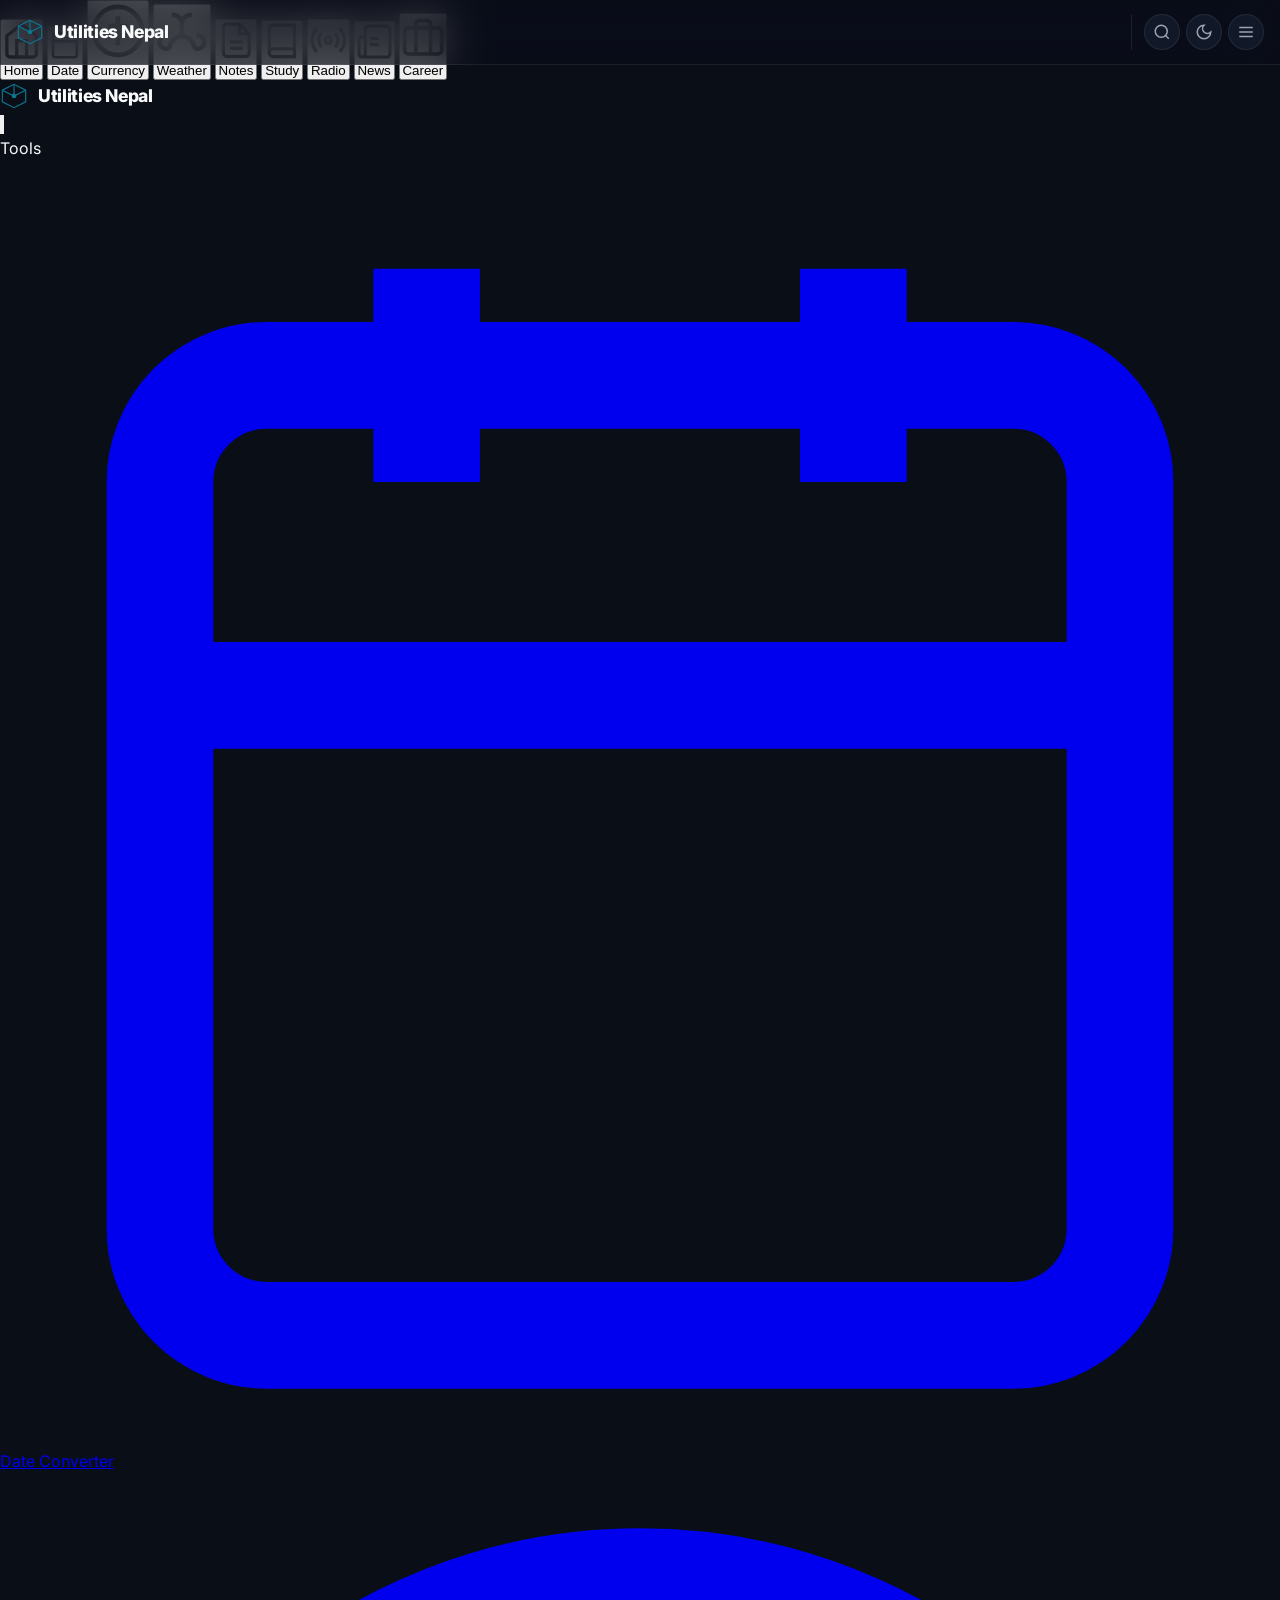
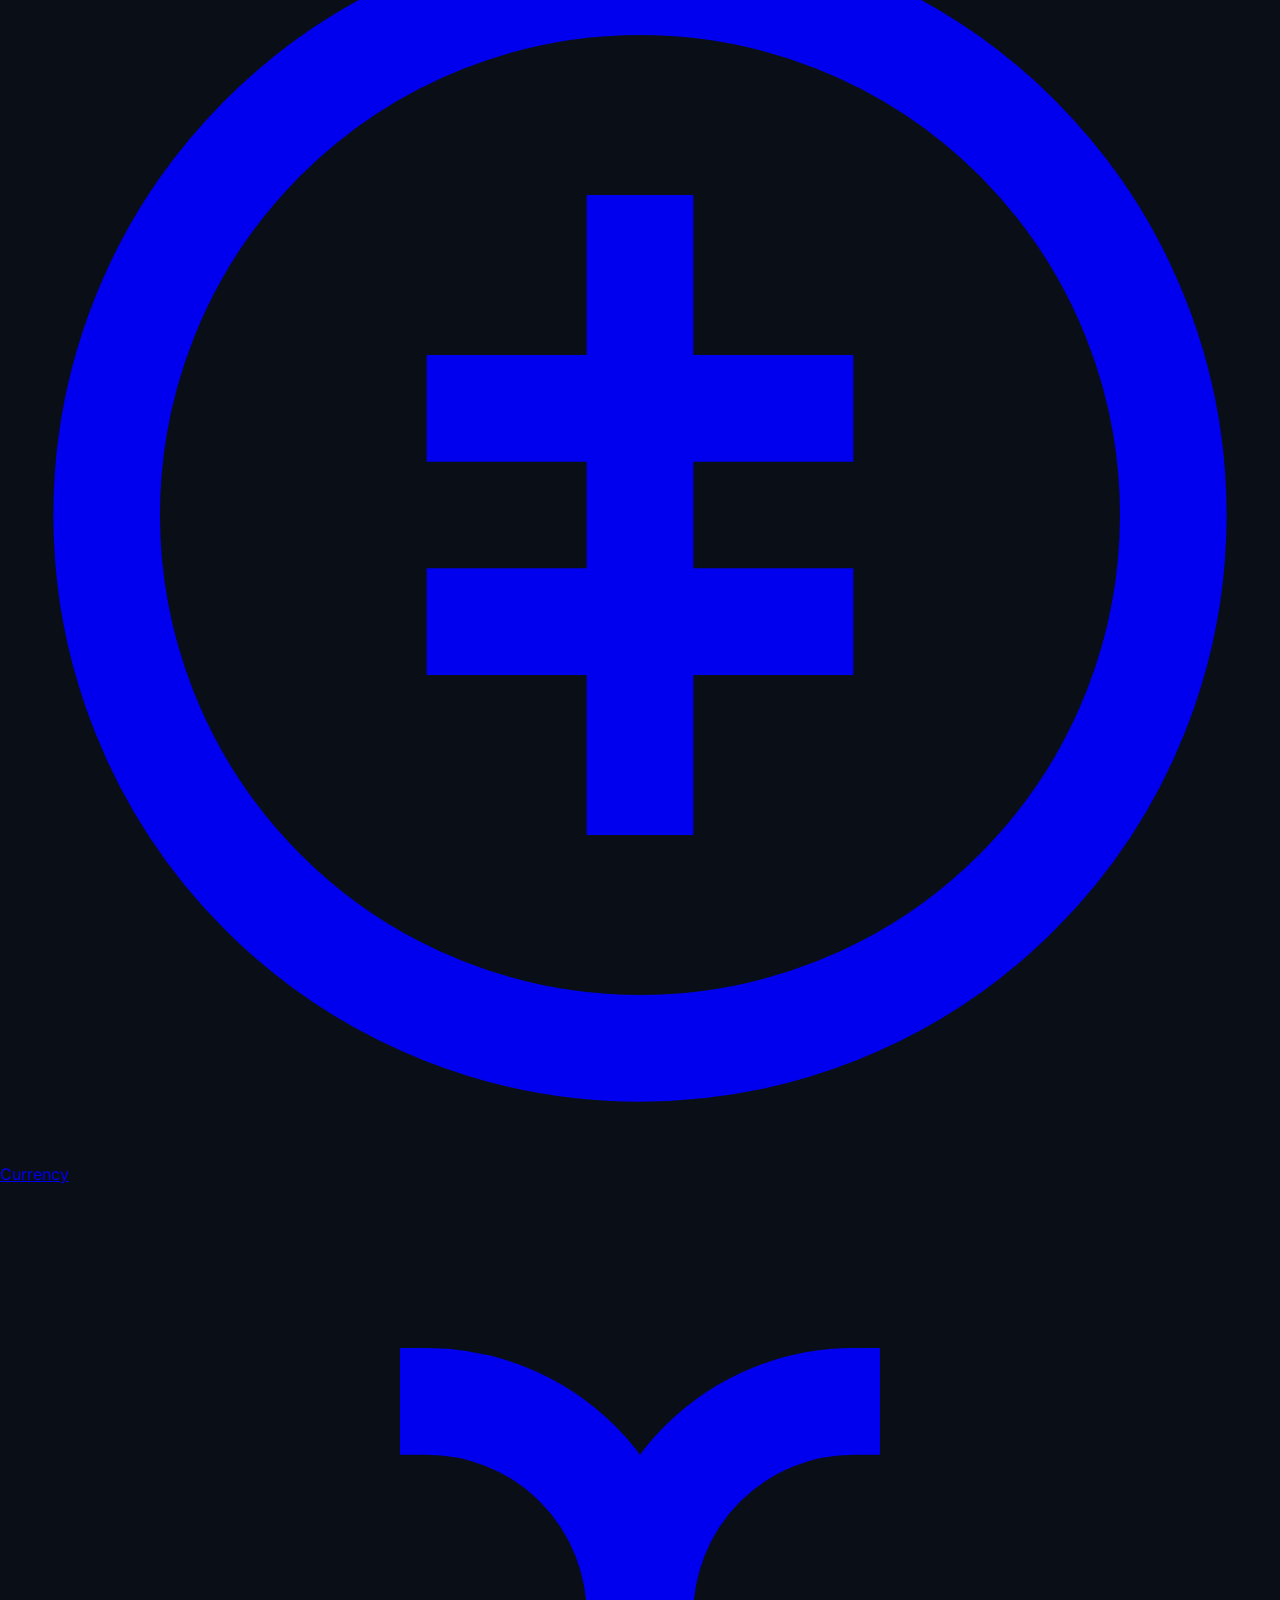
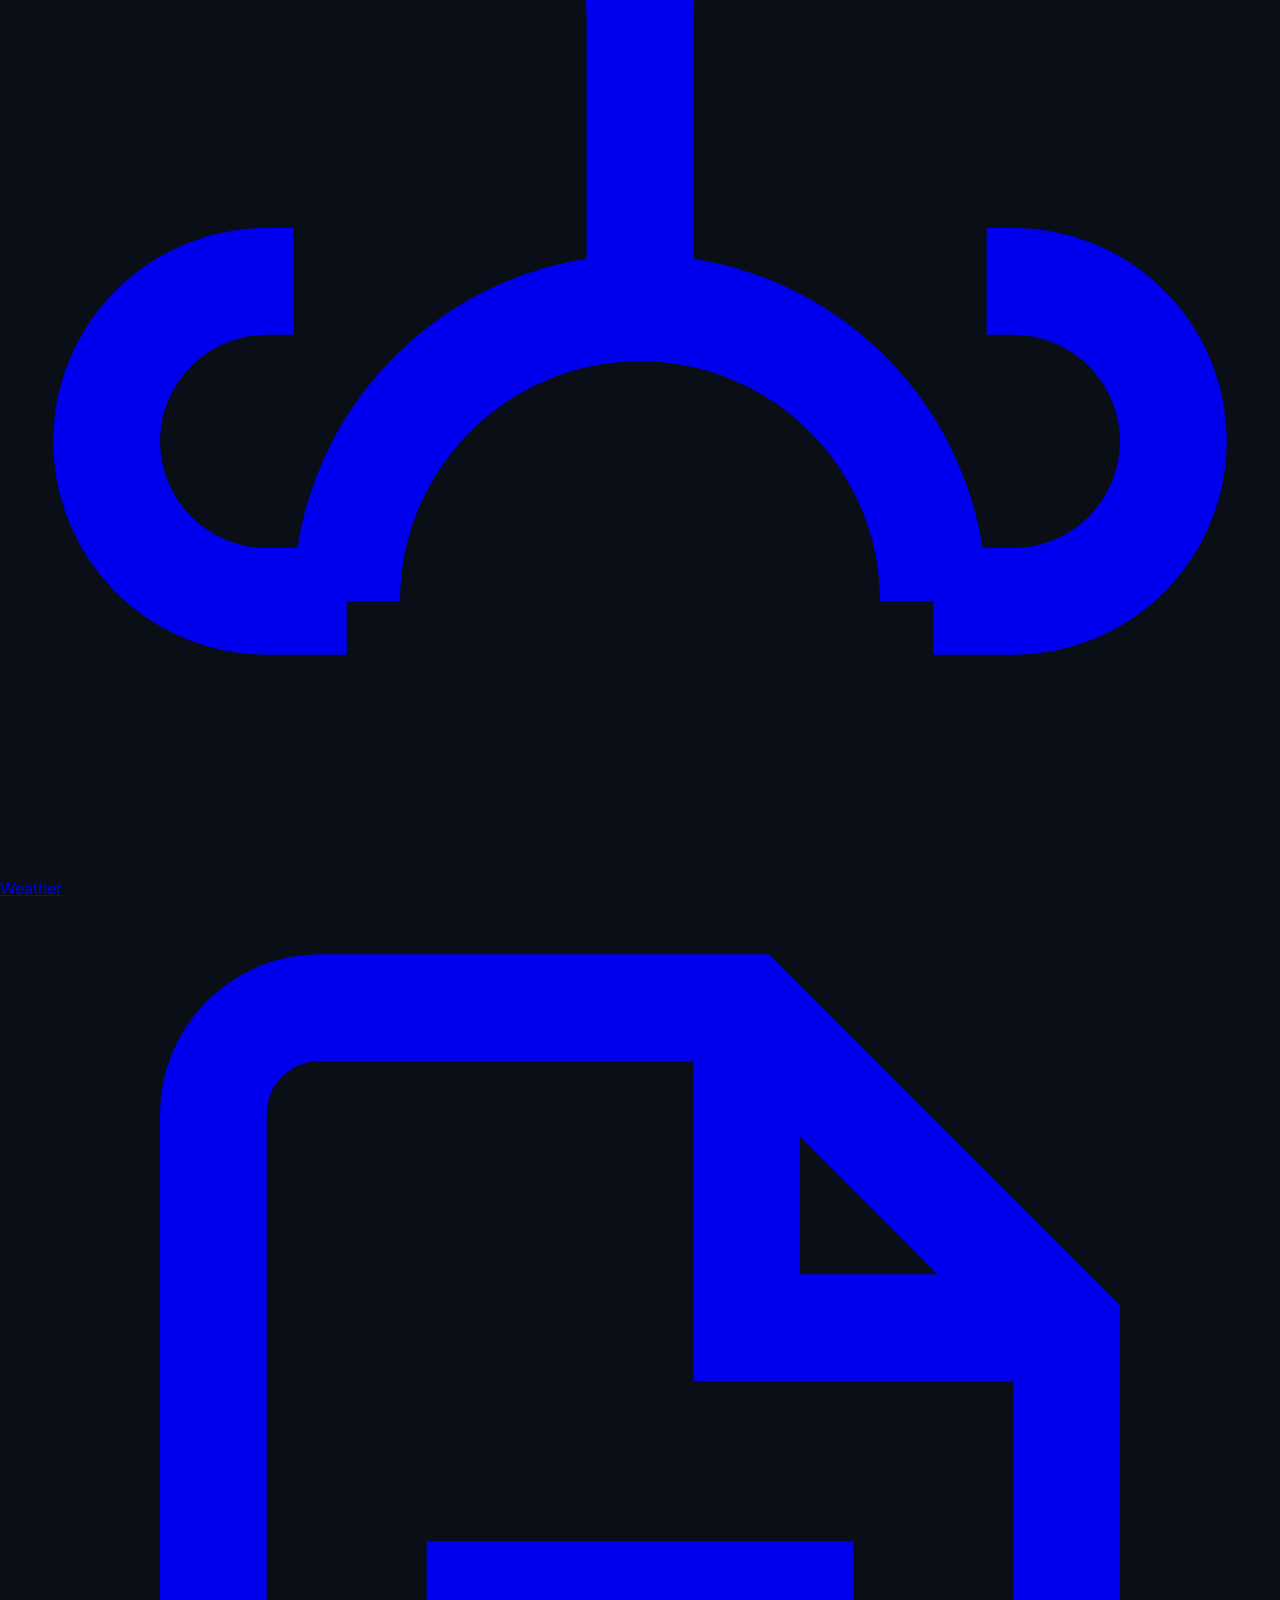
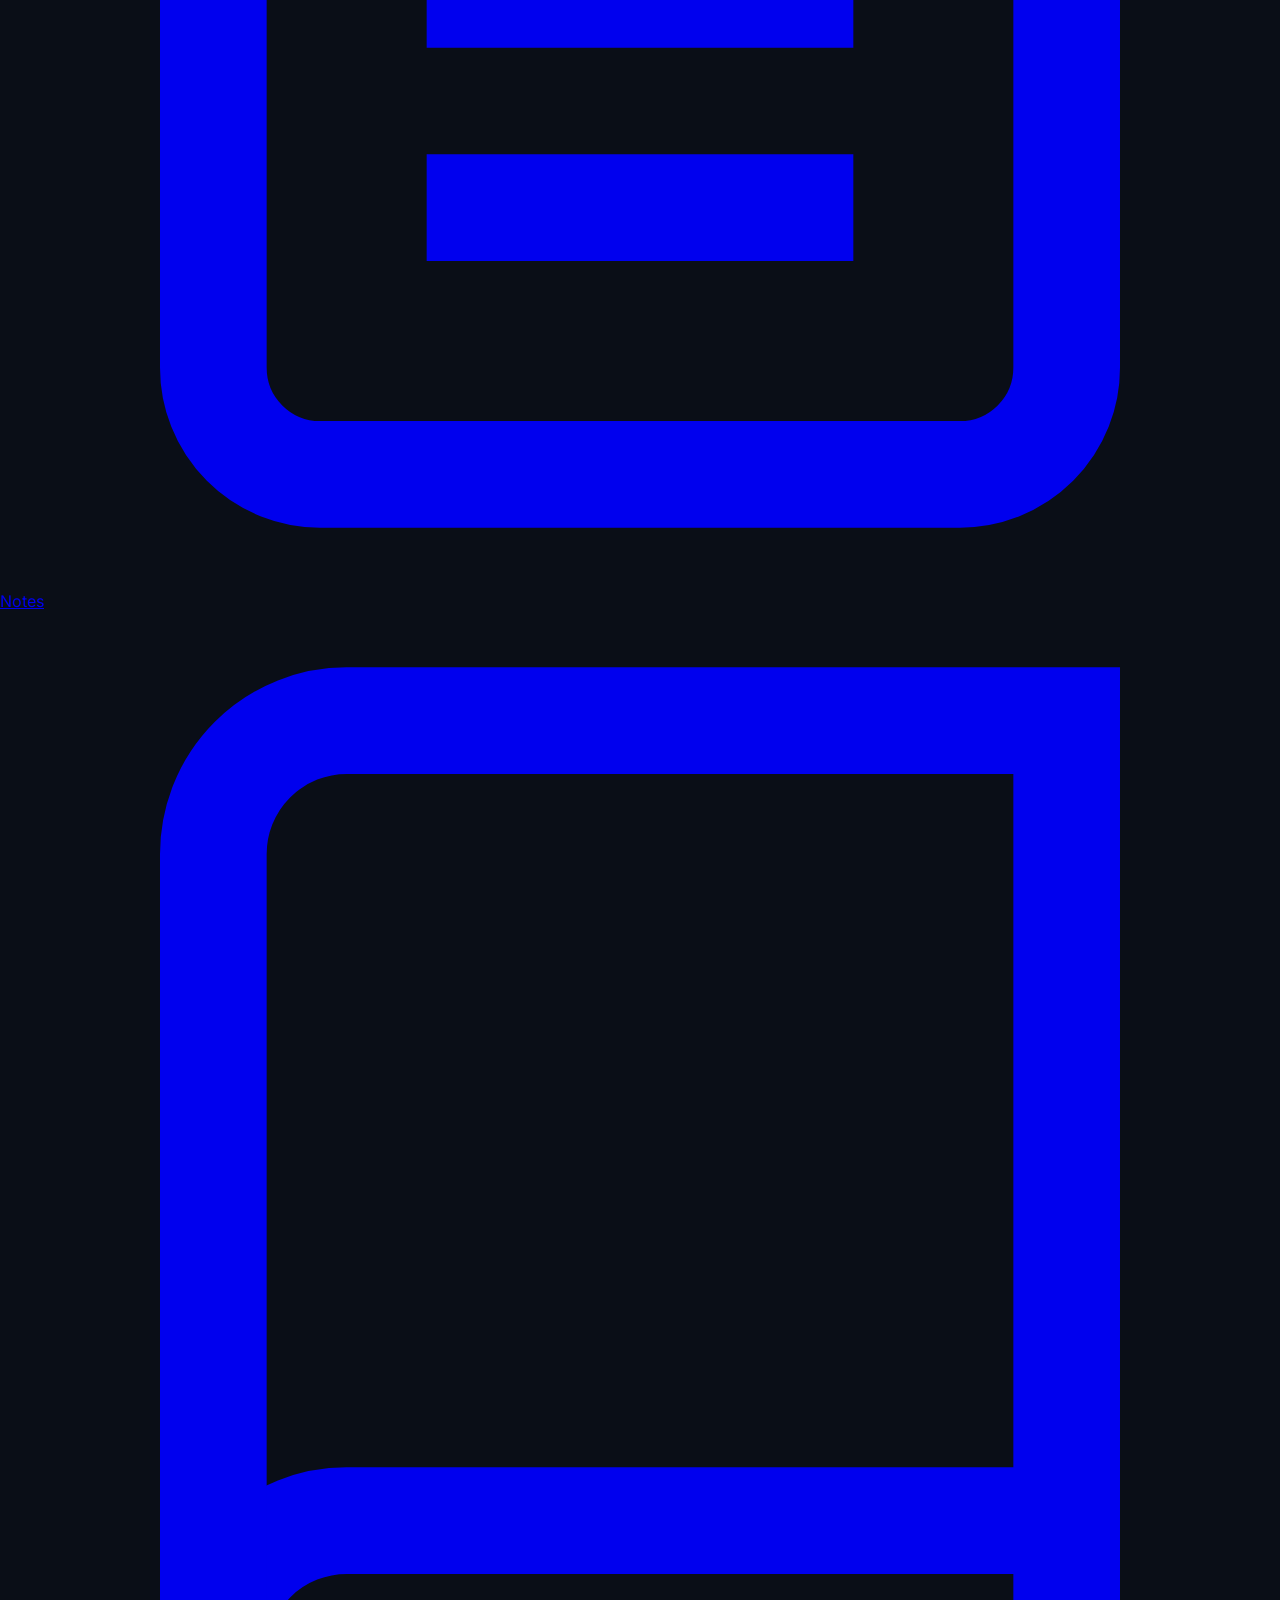
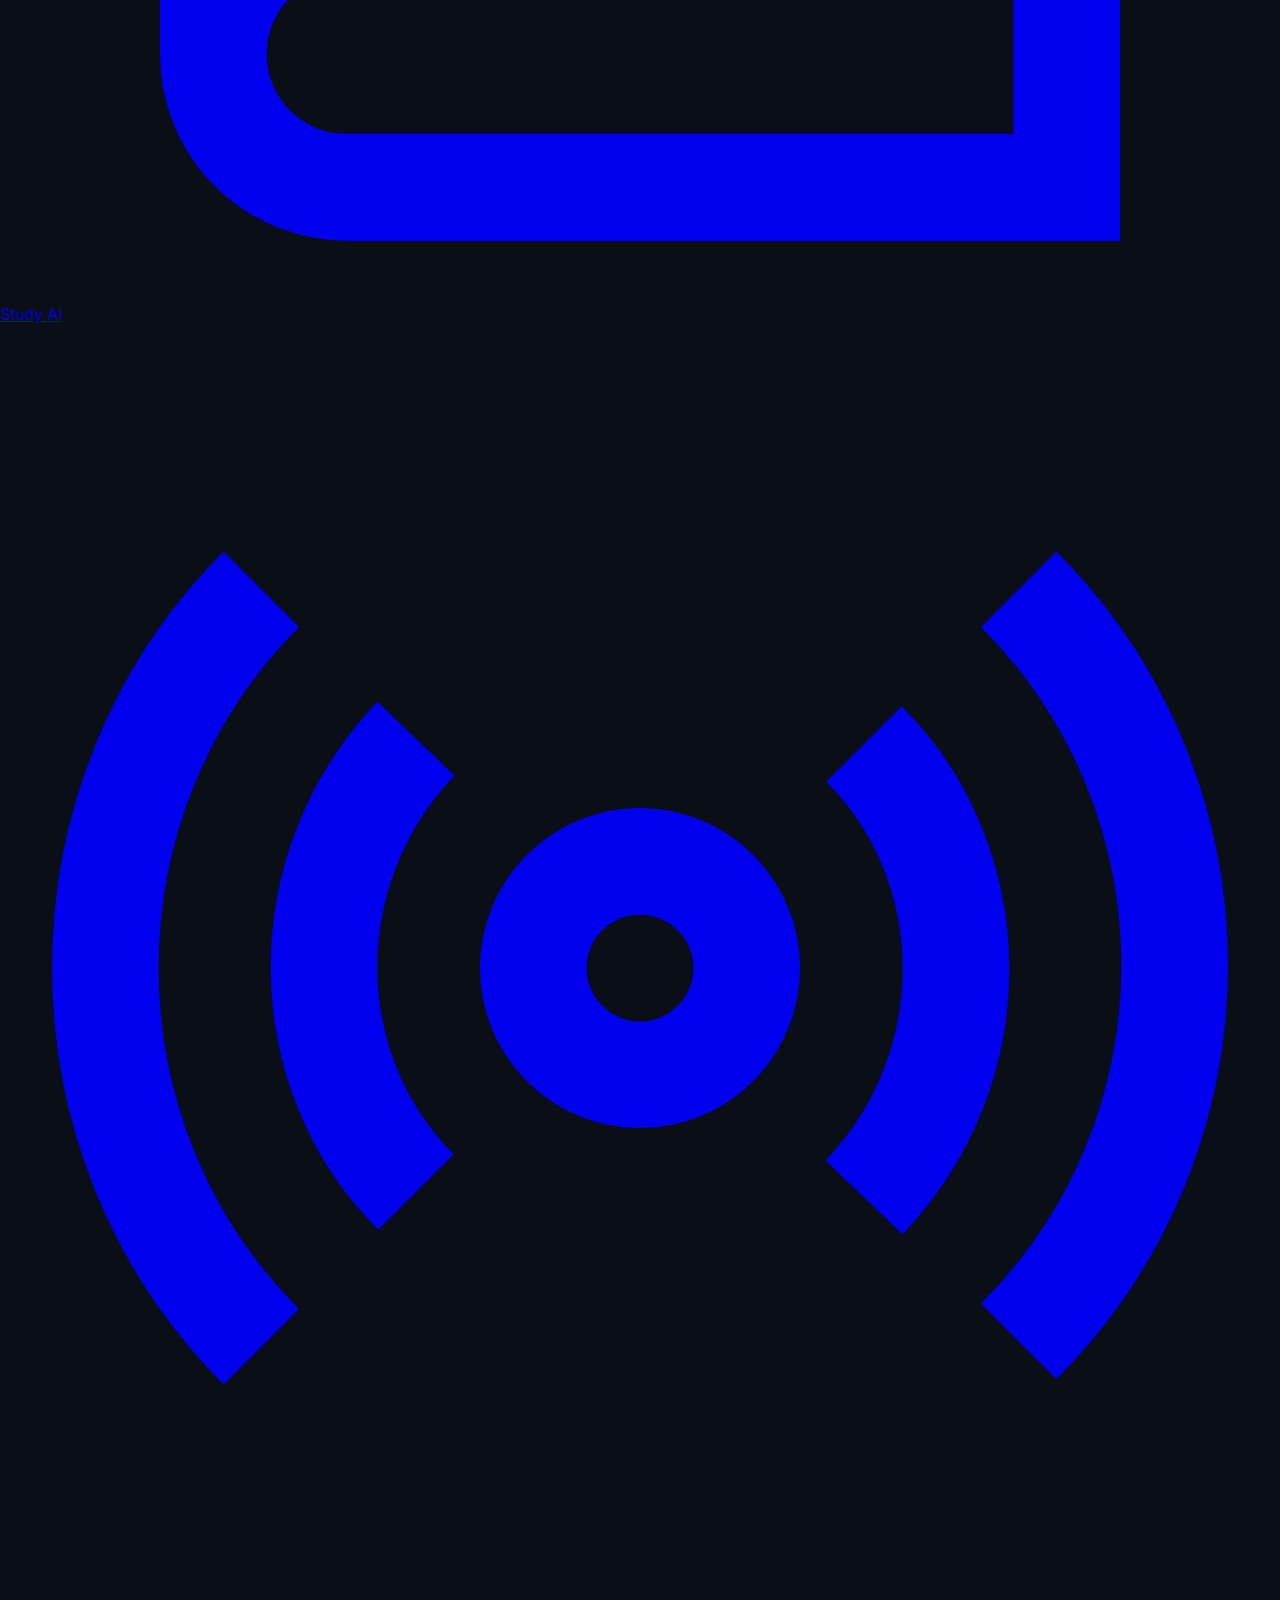
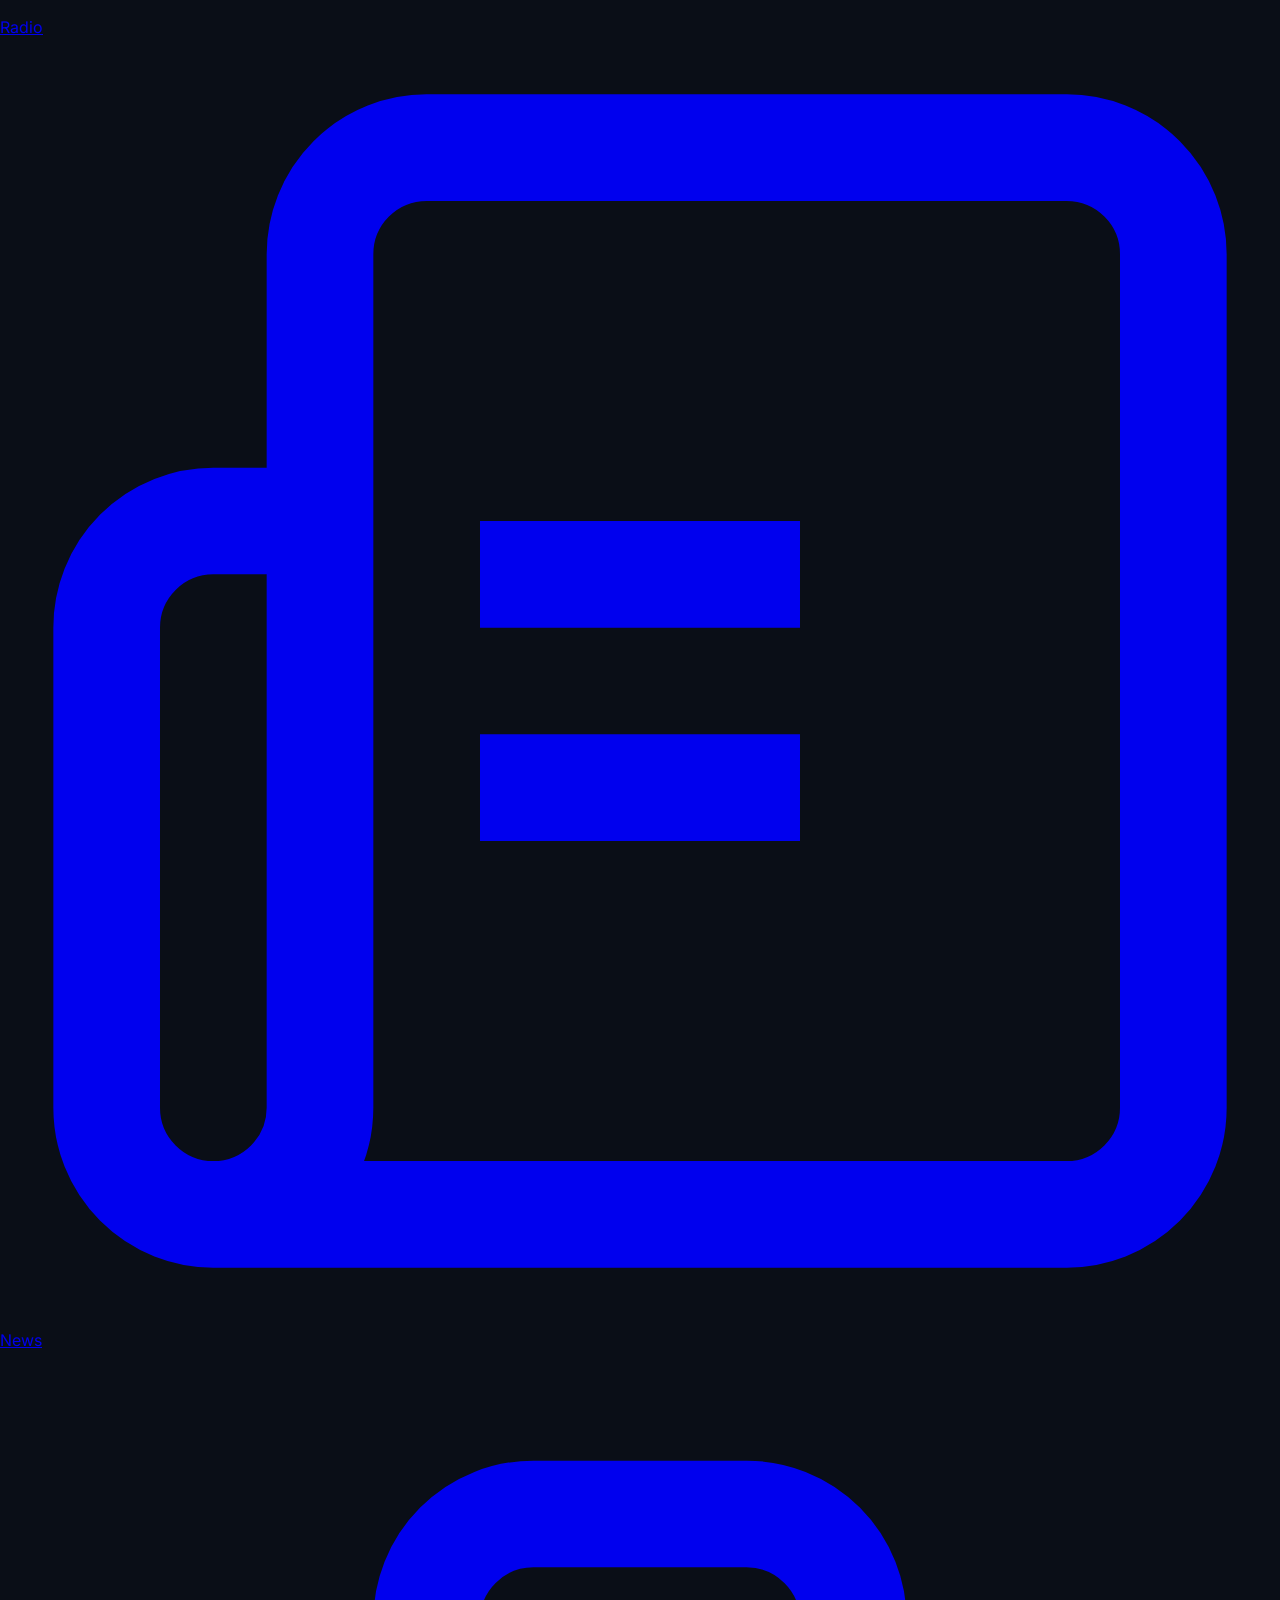
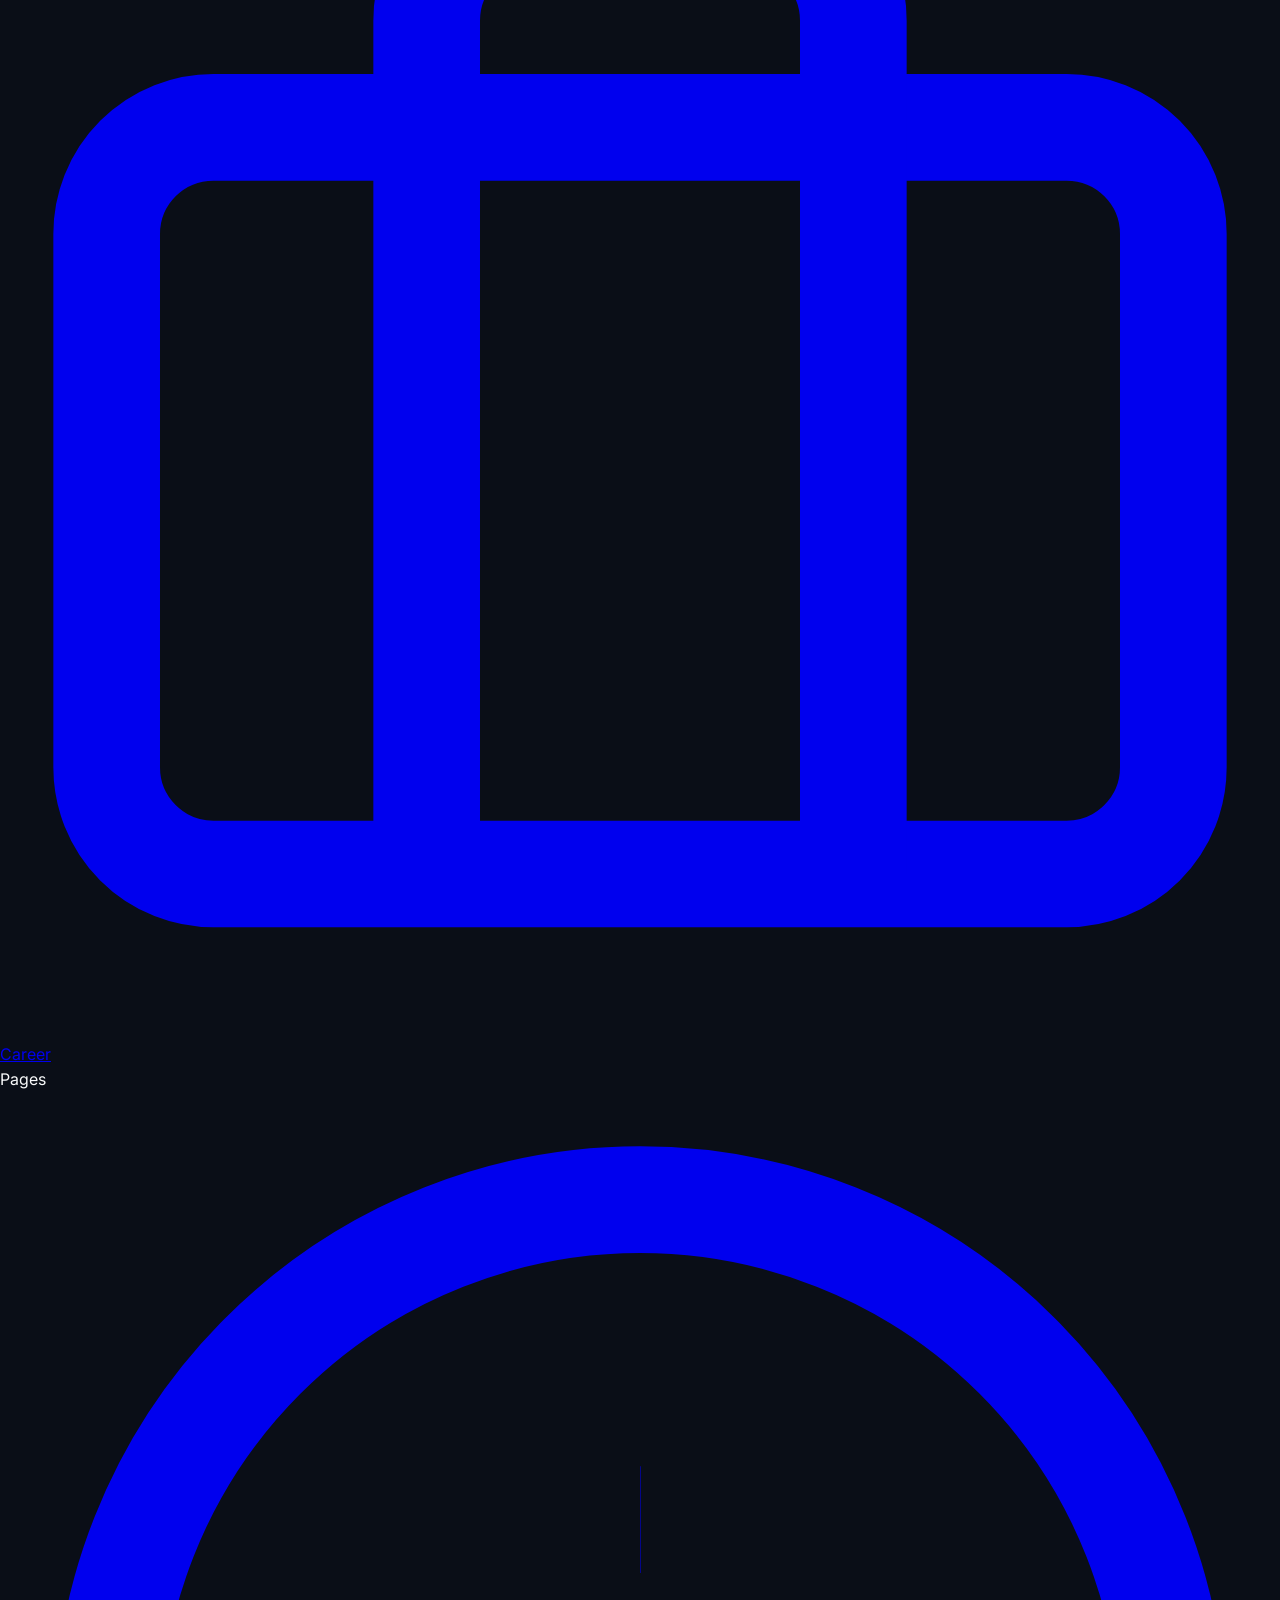
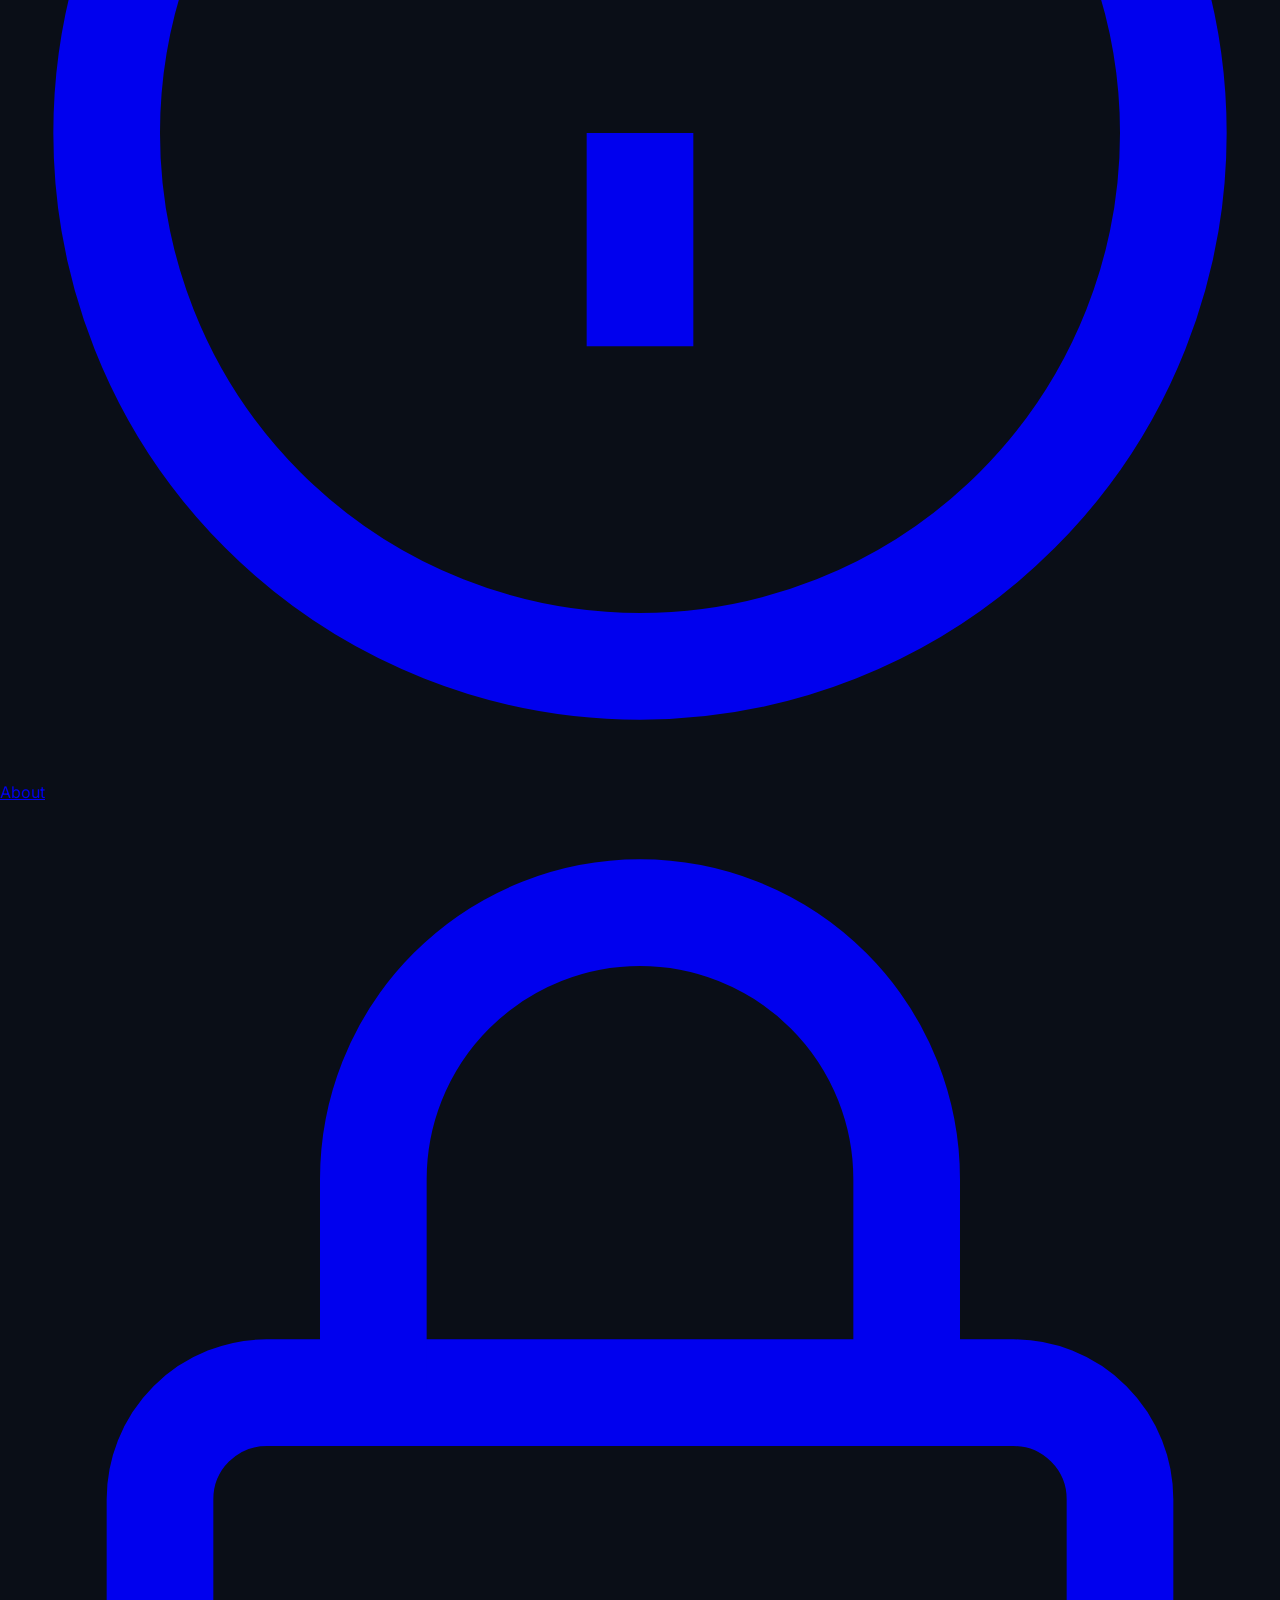
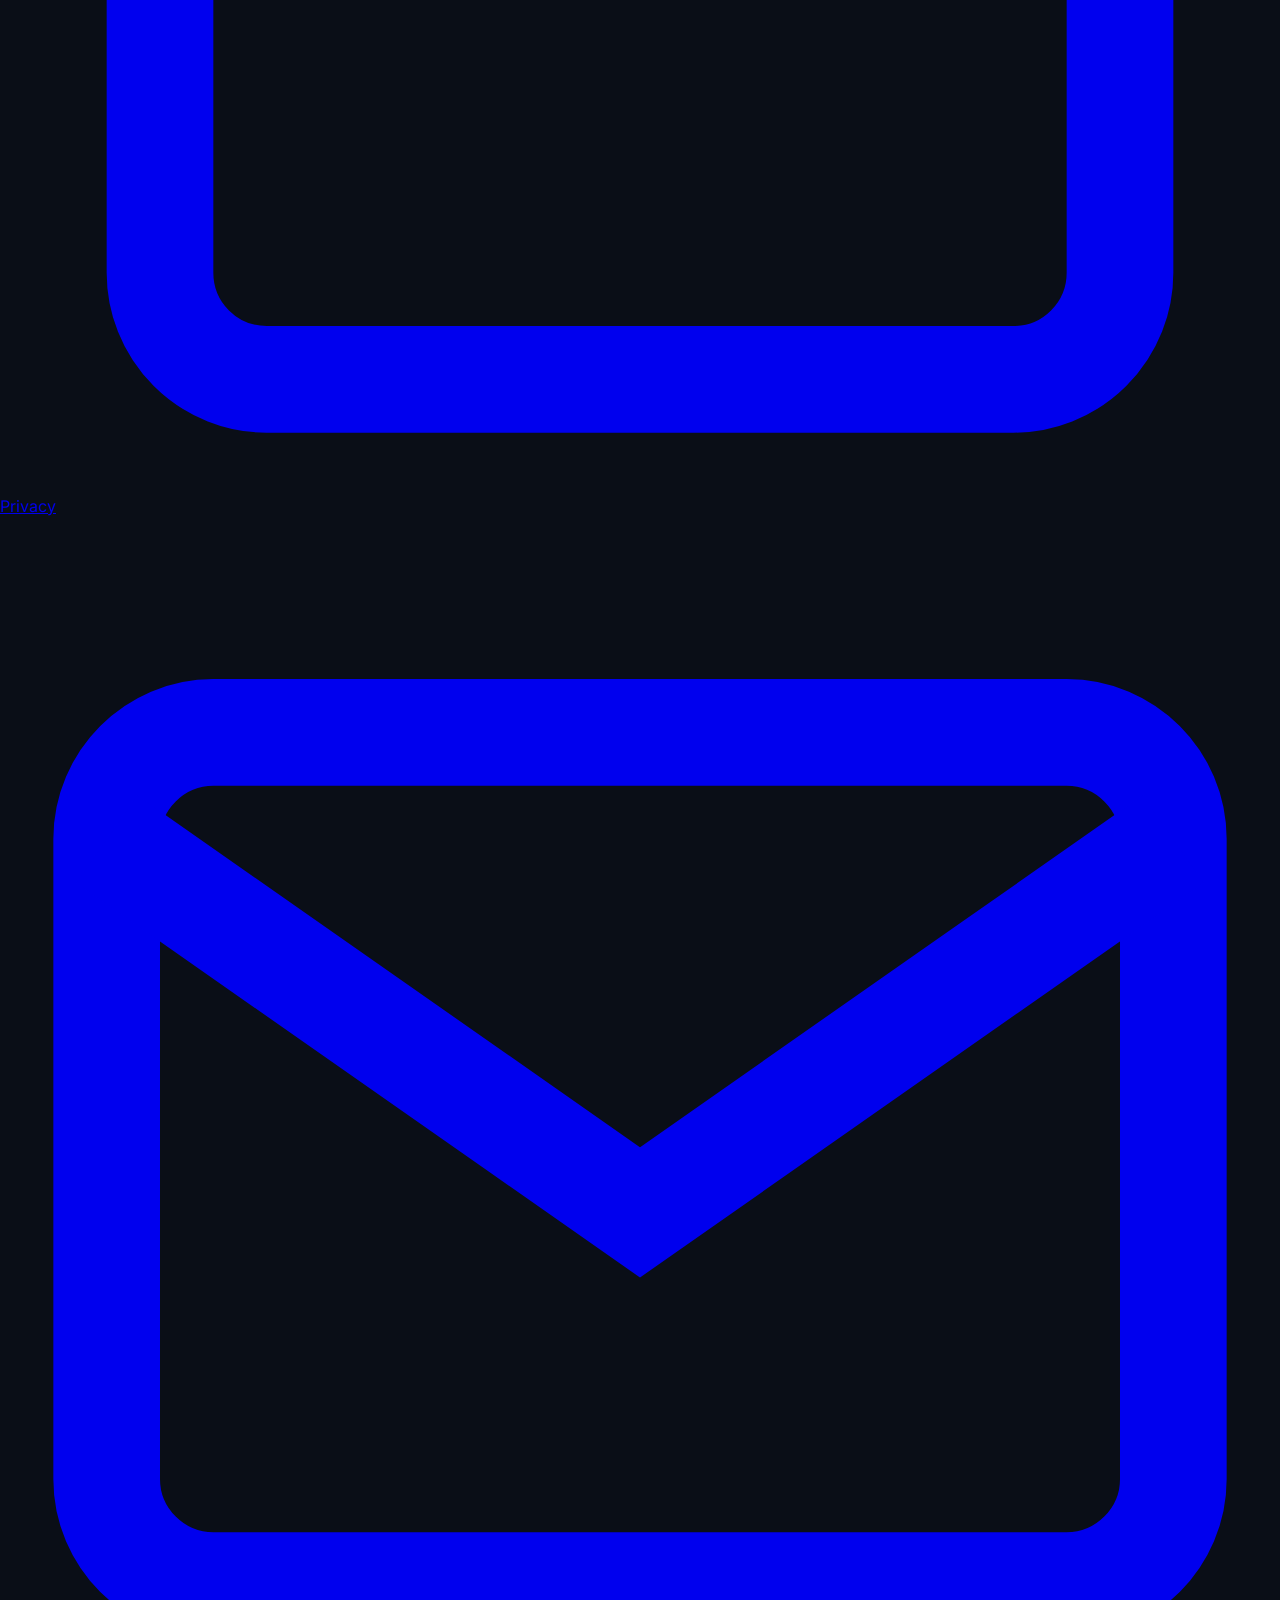
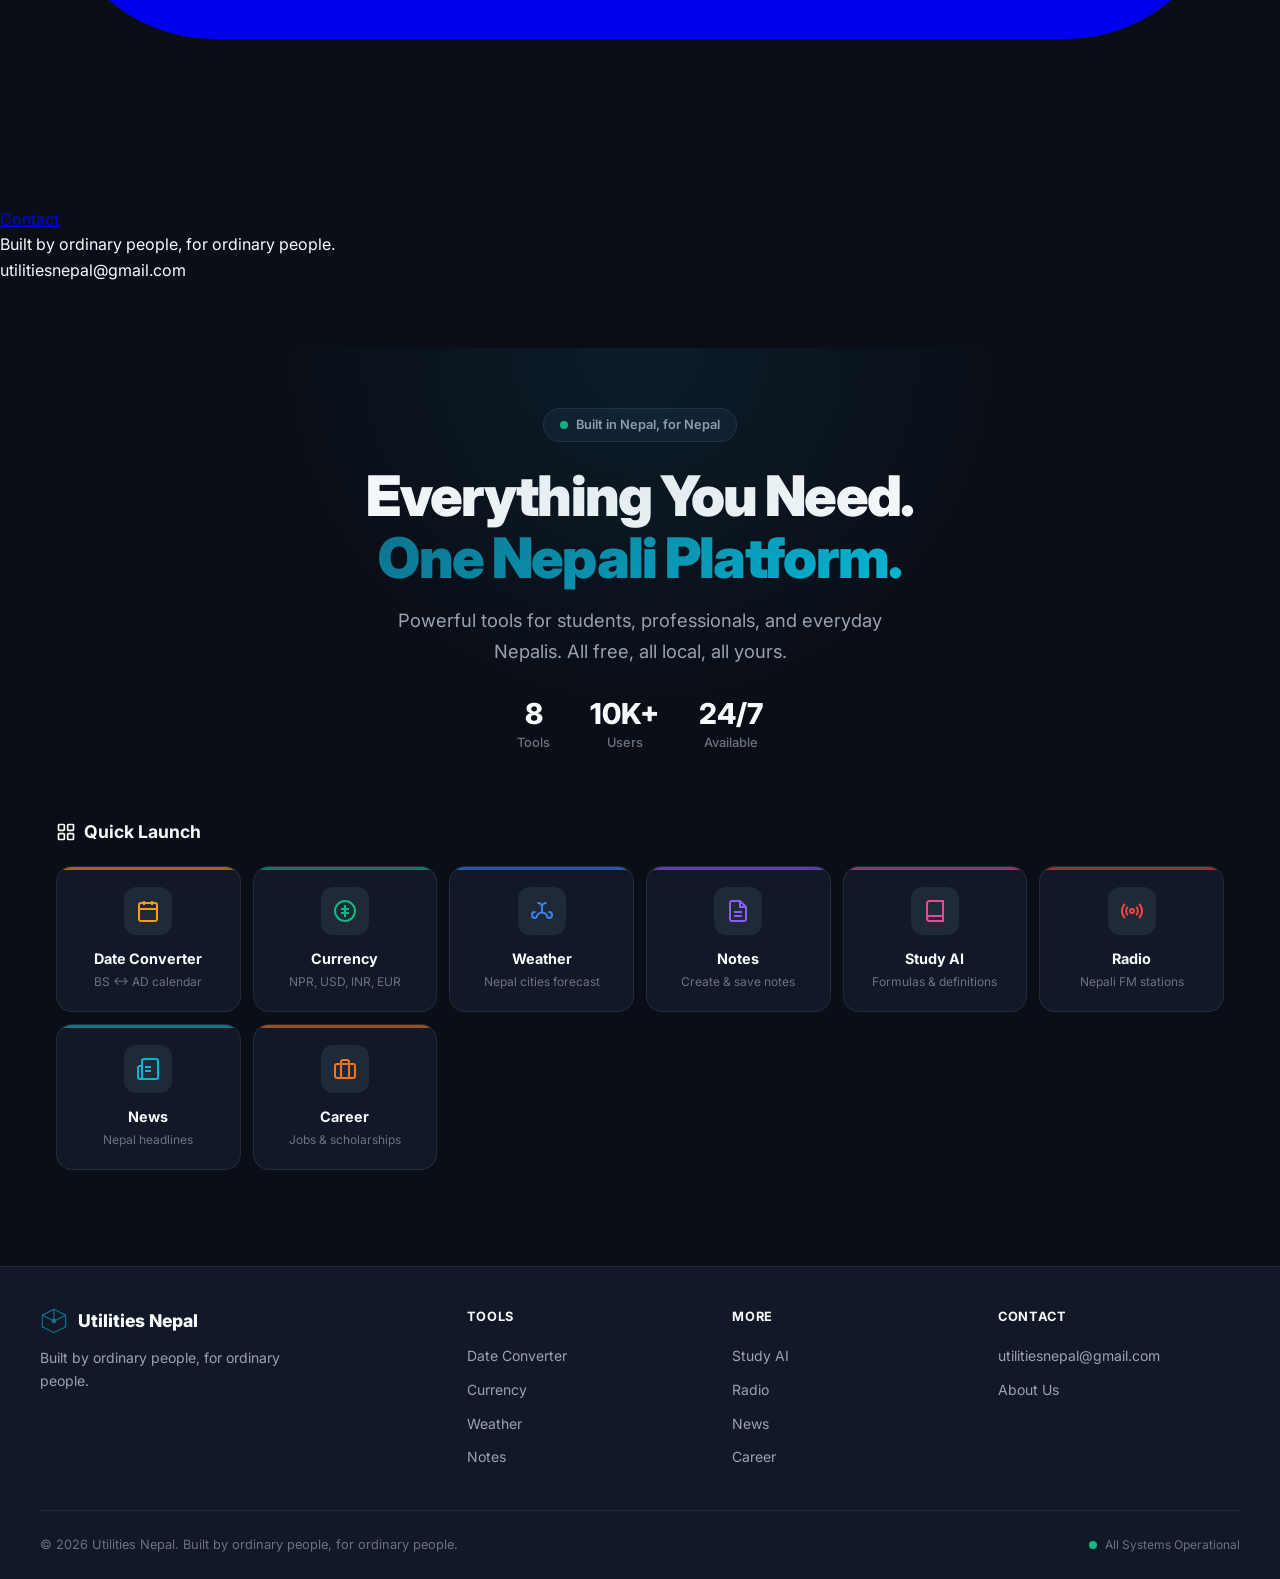
==== commit 2c955dc6: "Add files via upload" ====
--- a/index.html
+++ b/index.html
@@ -3,13 +3,13 @@
 <head>
 <meta charset="UTF-8">
 <meta name="viewport" content="width=device-width, initial-scale=1.0, maximum-scale=1.0, user-scalable=no">
-<meta name="description" content="Utilities Nepal - Nepal's Digital Toolbox. Date converter, currency, weather, notes, AI study assistant, radio, news, career portal. Built by Nepalis, for Nepalis.">
+<meta name="description" content="Utilities Nepal - Nepal's Digital Toolbox. Date converter, currency, weather, notes, AI study assistant, radio, news, career portal.">
 <meta name="keywords" content="Nepal utilities, Nepali date converter, Nepal weather, Nepal radio, Nepal news, Nepal jobs, Nepali tools">
 <meta name="author" content="Utilities Nepal">
 <meta name="theme-color" content="#0E7490">
 <meta name="color-scheme" content="light dark">
 <meta property="og:title" content="Utilities Nepal - Nepal's Digital Toolbox">
-<meta property="og:description" content="Powerful tools built for everyday Nepalis. Date converter, currency, weather, notes, study assistant, radio, news, jobs.">
+<meta property="og:description" content="Powerful tools built for everyday Nepalis.">
 <meta property="og:type" content="website">
 <meta name="twitter:card" content="summary_large_image">
 <meta name="twitter:title" content="Utilities Nepal">
@@ -24,24 +24,13 @@
 <body>
 <a href="#main" class="skip-link">Skip to main content</a>
 
-<!-- Navbar -->
+<!-- Top Navbar -->
 <nav class="navbar" id="navbar">
 <div class="nav-container">
-<a href="index.html#dashboard" class="nav-logo" onclick="app.navigate('dashboard')">
+<a href="#dashboard" class="nav-logo" onclick="app.navigate('dashboard')">
 <svg class="logo-icon" viewBox="0 0 48 48" fill="none"><path d="M24 4L4 14v20l20 10 20-10V14L24 4z" stroke="currentColor" stroke-width="2"/><path d="M24 4v20M4 14l20 10 20-10" stroke="currentColor" stroke-width="2"/><circle cx="24" cy="24" r="4" fill="currentColor"/></svg>
 <span class="logo-text">Utilities Nepal</span>
 </a>
-<button class="nav-toggle" id="navToggle" aria-label="Toggle menu" aria-expanded="false">
-<span></span><span></span><span></span>
-</button>
-<div class="nav-menu" id="navMenu">
-<ul class="nav-links">
-<li><a href="index.html#dashboard" class="nav-link active" data-page="dashboard" onclick="app.navigate('dashboard')">Home</a></li>
-<li><a href="#tools" class="nav-link" data-page="tools" onclick="app.navigate('tools')">Products</a></li>
-<li><a href="about.html" class="nav-link">About</a></li>
-<li><a href="#community" class="nav-link" data-page="community" onclick="app.navigate('community')">Community</a></li>
-<li><a href="mailto:utilitiesnepal@gmail.com" class="nav-link">Contact</a></li>
-</ul>
 <div class="nav-actions">
 <button class="icon-btn" id="globalSearchBtn" aria-label="Search" title="Search (Ctrl+K)">
 <svg viewBox="0 0 24 24" fill="none" stroke="currentColor" stroke-width="2"><circle cx="11" cy="11" r="8"/><path d="m21 21-4.3-4.3"/></svg>
@@ -50,18 +39,136 @@
 <svg class="moon" viewBox="0 0 24 24" fill="none" stroke="currentColor" stroke-width="2"><path d="M12 3a6 6 0 0 0 9 9 9 9 0 1 1-9-9Z"/></svg>
 <svg class="sun" viewBox="0 0 24 24" fill="none" stroke="currentColor" stroke-width="2"><circle cx="12" cy="12" r="5"/><path d="M12 1v2M12 21v2M4.22 4.22l1.42 1.42M18.36 18.36l1.42 1.42M1 12h2M21 12h2M4.22 19.78l1.42-1.42M18.36 5.64l1.42-1.42"/></svg>
 </button>
-</div>
+<button class="icon-btn" id="menuToggle" aria-label="Menu" aria-expanded="false">
+<svg viewBox="0 0 24 24" fill="none" stroke="currentColor" stroke-width="2"><line x1="3" y1="6" x2="21" y2="6"/><line x1="3" y1="12" x2="21" y2="12"/><line x1="3" y1="18" x2="21" y2="18"/></svg>
+</button>
 </div>
 </div>
 </nav>
 
-<!-- Global Search Overlay -->
+<!-- Tab Bar (Tool Navigation) -->
+<div class="tab-bar" id="tabBar">
+<div class="tab-bar-scroll">
+<button class="tab-item active" data-page="dashboard" onclick="app.navigate('dashboard')">
+<svg viewBox="0 0 24 24" fill="none" stroke="currentColor" stroke-width="2"><path d="M3 9l9-7 9 7v11a2 2 0 0 1-2 2H5a2 2 0 0 1-2-2z"/><polyline points="9 22 9 12 15 12 15 22"/></svg>
+<span>Home</span>
+</button>
+<button class="tab-item" data-page="date" onclick="app.navigate('date')">
+<svg viewBox="0 0 24 24" fill="none" stroke="currentColor" stroke-width="2"><rect x="3" y="4" width="18" height="18" rx="2"/><path d="M16 2v4M8 2v4M3 10h18"/></svg>
+<span>Date</span>
+</button>
+<button class="tab-item" data-page="currency" onclick="app.navigate('currency')">
+<svg viewBox="0 0 24 24" fill="none" stroke="currentColor" stroke-width="2"><circle cx="12" cy="12" r="10"/><path d="M12 6v12M8 10h8M8 14h8"/></svg>
+<span>Currency</span>
+</button>
+<button class="tab-item" data-page="weather" onclick="app.navigate('weather')">
+<svg viewBox="0 0 24 24" fill="none" stroke="currentColor" stroke-width="2"><path d="M17.5 19c0-3.037-2.463-5.5-5.5-5.5S6.5 15.963 6.5 19"/><path d="M17.5 19H19a3 3 0 0 0 3-3 3 3 0 0 0-3-3h-.5"/><path d="M6.5 19H5a3 3 0 0 1-3-3 3 3 0 0 1 3-3h.5"/><path d="M12 13.5V8"/><path d="M12 8a4 4 0 0 1 4-4h.5"/><path d="M12 8a4 4 0 0 0-4-4h-.5"/></svg>
+<span>Weather</span>
+</button>
+<button class="tab-item" data-page="notes" onclick="app.navigate('notes')">
+<svg viewBox="0 0 24 24" fill="none" stroke="currentColor" stroke-width="2"><path d="M14 2H6a2 2 0 0 0-2 2v16a2 2 0 0 0 2 2h12a2 2 0 0 0 2-2V8z"/><polyline points="14 2 14 8 20 8"/><line x1="16" y1="13" x2="8" y2="13"/><line x1="16" y1="17" x2="8" y2="17"/></svg>
+<span>Notes</span>
+</button>
+<button class="tab-item" data-page="study" onclick="app.navigate('study')">
+<svg viewBox="0 0 24 24" fill="none" stroke="currentColor" stroke-width="2"><path d="M4 19.5A2.5 2.5 0 0 1 6.5 17H20"/><path d="M6.5 2H20v20H6.5A2.5 2.5 0 0 1 4 19.5v-15A2.5 2.5 0 0 1 6.5 2z"/></svg>
+<span>Study</span>
+</button>
+<button class="tab-item" data-page="radio" onclick="app.navigate('radio')">
+<svg viewBox="0 0 24 24" fill="none" stroke="currentColor" stroke-width="2"><path d="M4.9 19.1C1 15.2 1 8.8 4.9 4.9"/><path d="M7.8 16.2c-2.3-2.3-2.3-6.1 0-8.5"/><circle cx="12" cy="12" r="2"/><path d="M16.2 7.8c2.3 2.3 2.3 6.1 0 8.5"/><path d="M19.1 4.9C23 8.8 23 15.1 19.1 19"/></svg>
+<span>Radio</span>
+</button>
+<button class="tab-item" data-page="news" onclick="app.navigate('news')">
+<svg viewBox="0 0 24 24" fill="none" stroke="currentColor" stroke-width="2"><path d="M4 22h16a2 2 0 0 0 2-2V4a2 2 0 0 0-2-2H8a2 2 0 0 0-2 2v16a2 2 0 0 1-4 0v-9a2 2 0 0 1 2-2h2"/><path d="M9 10h6"/><path d="M9 14h6"/></svg>
+<span>News</span>
+</button>
+<button class="tab-item" data-page="career" onclick="app.navigate('career')">
+<svg viewBox="0 0 24 24" fill="none" stroke="currentColor" stroke-width="2"><rect x="2" y="7" width="20" height="14" rx="2"/><path d="M16 21V5a2 2 0 0 0-2-2h-4a2 2 0 0 0-2 2v16"/></svg>
+<span>Career</span>
+</button>
+</div>
+</div>
+
+<!-- Mobile Menu Drawer -->
+<div class="menu-drawer" id="menuDrawer" aria-hidden="true">
+<div class="menu-drawer-overlay" onclick="app.closeMenu()"></div>
+<div class="menu-drawer-content">
+<div class="menu-drawer-header">
+<div class="nav-logo">
+<svg class="logo-icon" viewBox="0 0 48 48" fill="none"><path d="M24 4L4 14v20l20 10 20-10V14L24 4z" stroke="currentColor" stroke-width="2"/><path d="M24 4v20M4 14l20 10 20-10" stroke="currentColor" stroke-width="2"/><circle cx="24" cy="24" r="4" fill="currentColor"/></svg>
+<span class="logo-text">Utilities Nepal</span>
+</div>
+<button class="menu-drawer-close" onclick="app.closeMenu()" aria-label="Close menu">
+<svg viewBox="0 0 24 24" fill="none" stroke="currentColor" stroke-width="2"><path d="M18 6L6 18M6 6l12 12"/></svg>
+</button>
+</div>
+<div class="menu-drawer-body">
+<div class="menu-section">
+<div class="menu-section-title">Tools</div>
+<a href="#date" class="menu-item" onclick="app.navigate('date'); app.closeMenu();">
+<svg viewBox="0 0 24 24" fill="none" stroke="currentColor" stroke-width="2"><rect x="3" y="4" width="18" height="18" rx="2"/><path d="M16 2v4M8 2v4M3 10h18"/></svg>
+<span>Date Converter</span>
+</a>
+<a href="#currency" class="menu-item" onclick="app.navigate('currency'); app.closeMenu();">
+<svg viewBox="0 0 24 24" fill="none" stroke="currentColor" stroke-width="2"><circle cx="12" cy="12" r="10"/><path d="M12 6v12M8 10h8M8 14h8"/></svg>
+<span>Currency</span>
+</a>
+<a href="#weather" class="menu-item" onclick="app.navigate('weather'); app.closeMenu();">
+<svg viewBox="0 0 24 24" fill="none" stroke="currentColor" stroke-width="2"><path d="M17.5 19c0-3.037-2.463-5.5-5.5-5.5S6.5 15.963 6.5 19"/><path d="M17.5 19H19a3 3 0 0 0 3-3 3 3 0 0 0-3-3h-.5"/><path d="M6.5 19H5a3 3 0 0 1-3-3 3 3 0 0 1 3-3h.5"/><path d="M12 13.5V8"/><path d="M12 8a4 4 0 0 1 4-4h.5"/><path d="M12 8a4 4 0 0 0-4-4h-.5"/></svg>
+<span>Weather</span>
+</a>
+<a href="#notes" class="menu-item" onclick="app.navigate('notes'); app.closeMenu();">
+<svg viewBox="0 0 24 24" fill="none" stroke="currentColor" stroke-width="2"><path d="M14 2H6a2 2 0 0 0-2 2v16a2 2 0 0 0 2 2h12a2 2 0 0 0 2-2V8z"/><polyline points="14 2 14 8 20 8"/><line x1="16" y1="13" x2="8" y2="13"/><line x1="16" y1="17" x2="8" y2="17"/></svg>
+<span>Notes</span>
+</a>
+<a href="#study" class="menu-item" onclick="app.navigate('study'); app.closeMenu();">
+<svg viewBox="0 0 24 24" fill="none" stroke="currentColor" stroke-width="2"><path d="M4 19.5A2.5 2.5 0 0 1 6.5 17H20"/><path d="M6.5 2H20v20H6.5A2.5 2.5 0 0 1 4 19.5v-15A2.5 2.5 0 0 1 6.5 2z"/></svg>
+<span>Study AI</span>
+</a>
+<a href="#radio" class="menu-item" onclick="app.navigate('radio'); app.closeMenu();">
+<svg viewBox="0 0 24 24" fill="none" stroke="currentColor" stroke-width="2"><path d="M4.9 19.1C1 15.2 1 8.8 4.9 4.9"/><path d="M7.8 16.2c-2.3-2.3-2.3-6.1 0-8.5"/><circle cx="12" cy="12" r="2"/><path d="M16.2 7.8c2.3 2.3 2.3 6.1 0 8.5"/><path d="M19.1 4.9C23 8.8 23 15.1 19.1 19"/></svg>
+<span>Radio</span>
+</a>
+<a href="#news" class="menu-item" onclick="app.navigate('news'); app.closeMenu();">
+<svg viewBox="0 0 24 24" fill="none" stroke="currentColor" stroke-width="2"><path d="M4 22h16a2 2 0 0 0 2-2V4a2 2 0 0 0-2-2H8a2 2 0 0 0-2 2v16a2 2 0 0 1-4 0v-9a2 2 0 0 1 2-2h2"/><path d="M9 10h6"/><path d="M9 14h6"/></svg>
+<span>News</span>
+</a>
+<a href="#career" class="menu-item" onclick="app.navigate('career'); app.closeMenu();">
+<svg viewBox="0 0 24 24" fill="none" stroke="currentColor" stroke-width="2"><rect x="2" y="7" width="20" height="14" rx="2"/><path d="M16 21V5a2 2 0 0 0-2-2h-4a2 2 0 0 0-2 2v16"/></svg>
+<span>Career</span>
+</a>
+</div>
+<div class="menu-divider"></div>
+<div class="menu-section">
+<div class="menu-section-title">Pages</div>
+<a href="about.html" class="menu-item" onclick="app.closeMenu()">
+<svg viewBox="0 0 24 24" fill="none" stroke="currentColor" stroke-width="2"><circle cx="12" cy="12" r="10"/><path d="M12 16v-4M12 8h.01"/></svg>
+<span>About</span>
+</a>
+<a href="privacy.html" class="menu-item" onclick="app.closeMenu()">
+<svg viewBox="0 0 24 24" fill="none" stroke="currentColor" stroke-width="2"><rect x="3" y="11" width="18" height="11" rx="2" ry="2"/><path d="M7 11V7a5 5 0 0 1 10 0v4"/></svg>
+<span>Privacy</span>
+</a>
+<a href="mailto:utilitiesnepal@gmail.com" class="menu-item">
+<svg viewBox="0 0 24 24" fill="none" stroke="currentColor" stroke-width="2"><path d="M4 4h16c1.1 0 2 .9 2 2v12c0 1.1-.9 2-2 2H4c-1.1 0-2-.9-2-2V6c0-1.1.9-2 2-2z"/><polyline points="22,6 12,13 2,6"/></svg>
+<span>Contact</span>
+</a>
+</div>
+<div class="menu-divider"></div>
+<div class="menu-footer">
+<p class="menu-footer-text">Built by ordinary people, for ordinary people.</p>
+<p class="menu-footer-email">utilitiesnepal@gmail.com</p>
+</div>
+</div>
+</div>
+</div>
+
+<!-- Search Overlay -->
 <div class="search-overlay" id="searchOverlay" aria-hidden="true">
 <div class="search-container">
 <button class="search-close" id="searchClose">&times;</button>
 <div class="search-input-wrap">
 <svg class="search-icon" viewBox="0 0 24 24" fill="none" stroke="currentColor" stroke-width="2"><circle cx="11" cy="11" r="8"/><path d="m21 21-4.3-4.3"/></svg>
-<input type="search" id="globalSearchInput" placeholder="Search tools, features, news..." autocomplete="off">
+<input type="search" id="globalSearchInput" placeholder="Search tools, features..." autocomplete="off">
 </div>
 <div class="search-suggestions" id="searchSuggestions"></div>
 <div class="search-results" id="searchResults"></div>
@@ -69,11 +176,9 @@
 </div>
 
 <!-- Main Content -->
-<main id="main" class="main-content">
-<!-- Pages injected here by JS -->
-</main>
-
-<!-- Audio Player (Fixed Bottom for Radio) -->
+<main id="main" class="main-content"></main>
+
+<!-- Audio Player -->
 <div class="audio-player" id="audioPlayer" style="display:none;">
 <div class="player-info">
 <div class="player-station" id="playerStation">Select a station</div>
@@ -98,10 +203,7 @@
 <div class="install-prompt" id="installPrompt" style="display:none;">
 <div class="install-content">
 <svg class="install-icon" viewBox="0 0 24 24" fill="none" stroke="currentColor" stroke-width="2"><path d="M21 15v4a2 2 0 0 1-2 2H5a2 2 0 0 1-2-2v-4"/><polyline points="7 10 12 15 17 10"/><line x1="12" y1="15" x2="12" y2="3"/></svg>
-<div class="install-text">
-<strong>Install Utilities Nepal</strong>
-<span>Add to your home screen for quick access</span>
-</div>
+<div class="install-text"><strong>Install Utilities Nepal</strong><span>Add to your home screen for quick access</span></div>
 <button class="install-btn" id="installBtn">Install</button>
 <button class="install-dismiss" id="installDismiss">&times;</button>
 </div>
@@ -110,7 +212,6 @@
 <!-- Toast -->
 <div class="toast" id="toast" role="status" aria-live="polite"></div>
 
-<!-- Scripts -->
 <script src="js/data.js"></script>
 <script src="js/utils.js"></script>
 <script src="js/tools/date-converter.js"></script>
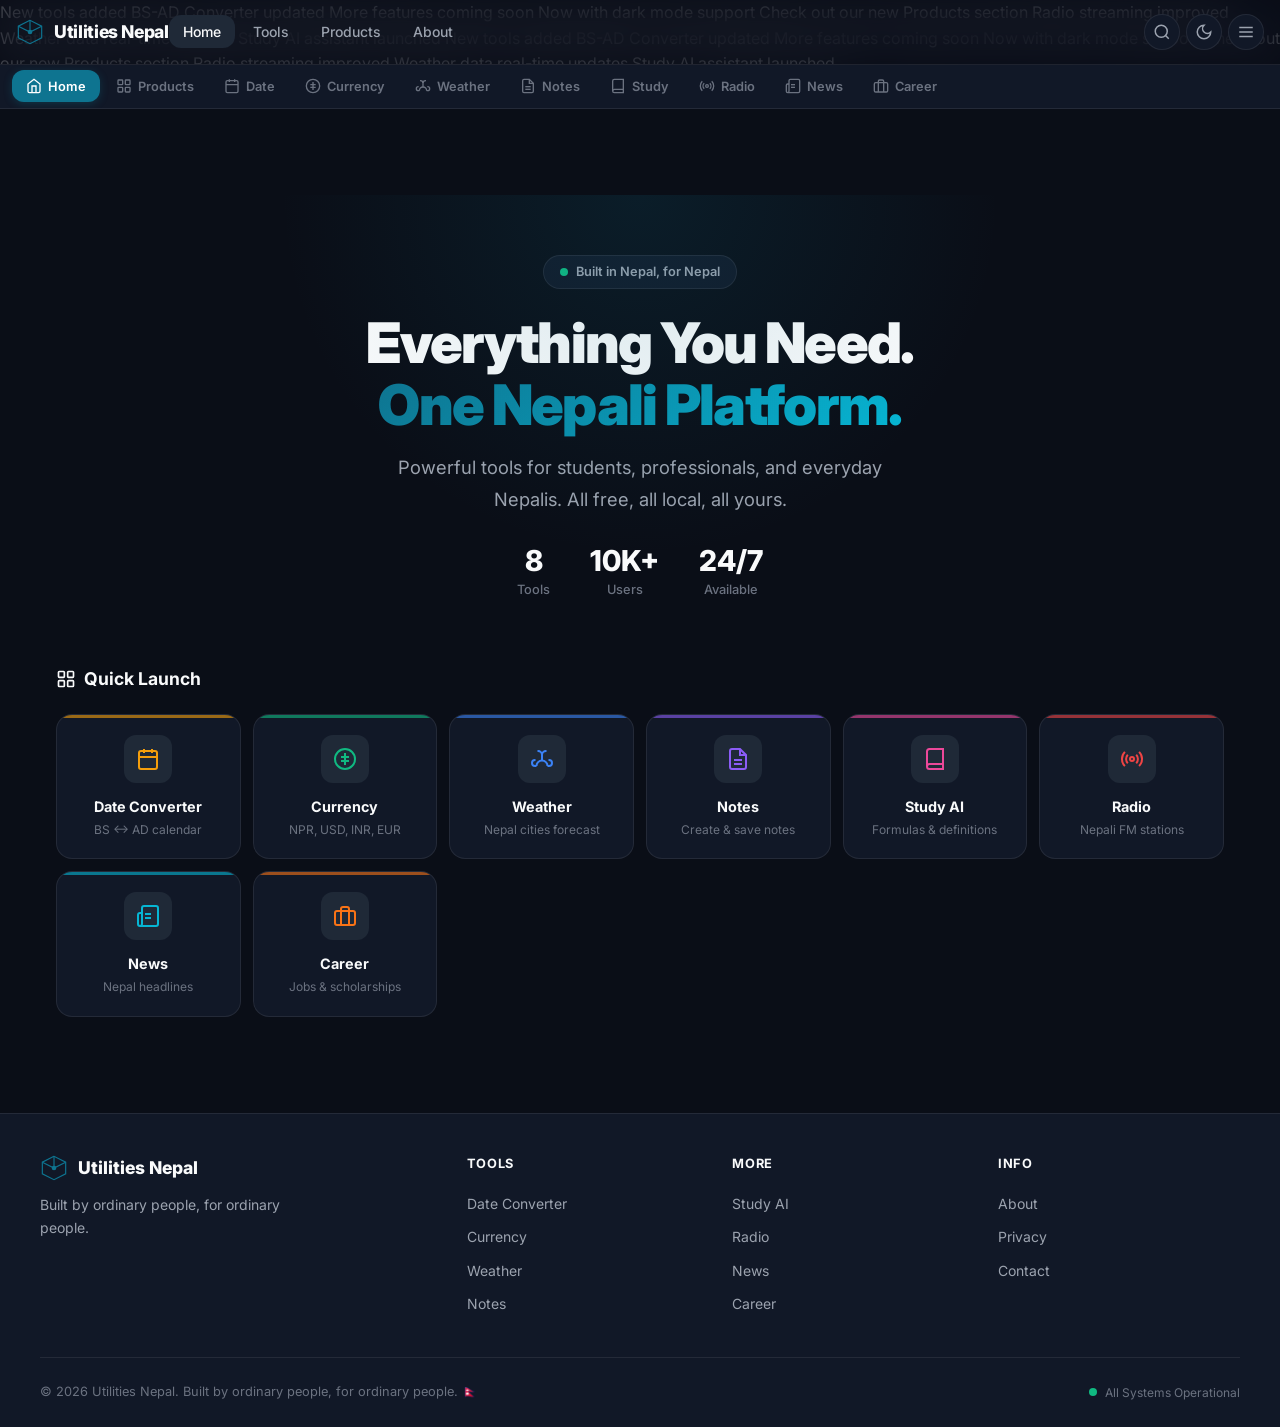
==== commit 52a2abb2: "Add files via upload" ====
--- a/index.html
+++ b/index.html
@@ -24,155 +24,193 @@
 <body>
 <a href="#main" class="skip-link">Skip to main content</a>
 
-<!-- Top Navbar -->
+<!-- Sticky Navbar -->
 <nav class="navbar" id="navbar">
-<div class="nav-container">
-<a href="#dashboard" class="nav-logo" onclick="app.navigate('dashboard')">
-<svg class="logo-icon" viewBox="0 0 48 48" fill="none"><path d="M24 4L4 14v20l20 10 20-10V14L24 4z" stroke="currentColor" stroke-width="2"/><path d="M24 4v20M4 14l20 10 20-10" stroke="currentColor" stroke-width="2"/><circle cx="24" cy="24" r="4" fill="currentColor"/></svg>
-<span class="logo-text">Utilities Nepal</span>
-</a>
-<div class="nav-actions">
-<button class="icon-btn" id="globalSearchBtn" aria-label="Search" title="Search (Ctrl+K)">
-<svg viewBox="0 0 24 24" fill="none" stroke="currentColor" stroke-width="2"><circle cx="11" cy="11" r="8"/><path d="m21 21-4.3-4.3"/></svg>
-</button>
-<button class="icon-btn" id="themeToggle" aria-label="Toggle theme">
-<svg class="moon" viewBox="0 0 24 24" fill="none" stroke="currentColor" stroke-width="2"><path d="M12 3a6 6 0 0 0 9 9 9 9 0 1 1-9-9Z"/></svg>
-<svg class="sun" viewBox="0 0 24 24" fill="none" stroke="currentColor" stroke-width="2"><circle cx="12" cy="12" r="5"/><path d="M12 1v2M12 21v2M4.22 4.22l1.42 1.42M18.36 18.36l1.42 1.42M1 12h2M21 12h2M4.22 19.78l1.42-1.42M18.36 5.64l1.42-1.42"/></svg>
-</button>
-<button class="icon-btn" id="menuToggle" aria-label="Menu" aria-expanded="false">
-<svg viewBox="0 0 24 24" fill="none" stroke="currentColor" stroke-width="2"><line x1="3" y1="6" x2="21" y2="6"/><line x1="3" y1="12" x2="21" y2="12"/><line x1="3" y1="18" x2="21" y2="18"/></svg>
-</button>
-</div>
-</div>
+  <div class="nav-container">
+    <!-- Left: Logo -->
+    <a href="#dashboard" class="nav-logo" onclick="app.navigate('dashboard')">
+      <svg class="logo-icon" viewBox="0 0 48 48" fill="none"><path d="M24 4L4 14v20l20 10 20-10V14L24 4z" stroke="currentColor" stroke-width="2"/><path d="M24 4v20M4 14l20 10 20-10" stroke="currentColor" stroke-width="2"/><circle cx="24" cy="24" r="4" fill="currentColor"/></svg>
+      <span class="logo-text">Utilities Nepal</span>
+    </a>
+
+    <!-- Center: Desktop Navigation -->
+    <div class="nav-desktop-links">
+      <a href="#dashboard" class="nav-link active" onclick="app.navigate('dashboard')">Home</a>
+      <a href="#tools" class="nav-link" onclick="app.navigate('date')">Tools</a>
+      <a href="#products" class="nav-link" onclick="app.navigate('products')">Products</a>
+      <a href="about.html" class="nav-link">About</a>
+    </div>
+
+    <!-- Right: Actions -->
+    <div class="nav-actions">
+      <button class="icon-btn" id="globalSearchBtn" aria-label="Search" title="Search (Ctrl+K)">
+        <svg viewBox="0 0 24 24" fill="none" stroke="currentColor" stroke-width="2"><circle cx="11" cy="11" r="8"/><path d="m21 21-4.3-4.3"/></svg>
+      </button>
+      <button class="icon-btn" id="themeToggle" aria-label="Toggle theme">
+        <svg class="moon" viewBox="0 0 24 24" fill="none" stroke="currentColor" stroke-width="2"><path d="M12 3a6 6 0 0 0 9 9 9 9 0 1 1-9-9Z"/></svg>
+        <svg class="sun" viewBox="0 0 24 24" fill="none" stroke="currentColor" stroke-width="2"><circle cx="12" cy="12" r="5"/><path d="M12 1v2M12 21v2M4.22 4.22l1.42 1.42M18.36 18.36l1.42 1.42M1 12h2M21 12h2M4.22 19.78l1.42-1.42M18.36 5.64l1.42-1.42"/></svg>
+      </button>
+      <button class="icon-btn" id="menuToggle" aria-label="Menu" aria-expanded="false">
+        <svg viewBox="0 0 24 24" fill="none" stroke="currentColor" stroke-width="2"><line x1="3" y1="6" x2="21" y2="6"/><line x1="3" y1="12" x2="21" y2="12"/><line x1="3" y1="18" x2="21" y2="18"/></svg>
+      </button>
+    </div>
+  </div>
 </nav>
+
+<!-- Notice Bar -->
+<div class="notice-bar" id="noticeBar">
+  <div class="notice-bar-inner">
+    <span class="notice-bar-item">New tools added</span>
+    <span class="notice-bar-item">BS-AD Converter updated</span>
+    <span class="notice-bar-item">More features coming soon</span>
+    <span class="notice-bar-item">Now with dark mode support</span>
+    <span class="notice-bar-item">Check out our new Products section</span>
+    <span class="notice-bar-item">Radio streaming improved</span>
+    <span class="notice-bar-item">Weather data real-time updates</span>
+    <span class="notice-bar-item">Study AI assistant launched</span>
+    <!-- Duplicate for seamless loop -->
+    <span class="notice-bar-item">New tools added</span>
+    <span class="notice-bar-item">BS-AD Converter updated</span>
+    <span class="notice-bar-item">More features coming soon</span>
+    <span class="notice-bar-item">Now with dark mode support</span>
+    <span class="notice-bar-item">Check out our new Products section</span>
+    <span class="notice-bar-item">Radio streaming improved</span>
+    <span class="notice-bar-item">Weather data real-time updates</span>
+    <span class="notice-bar-item">Study AI assistant launched</span>
+  </div>
+</div>
 
 <!-- Tab Bar (Tool Navigation) -->
 <div class="tab-bar" id="tabBar">
-<div class="tab-bar-scroll">
-<button class="tab-item active" data-page="dashboard" onclick="app.navigate('dashboard')">
-<svg viewBox="0 0 24 24" fill="none" stroke="currentColor" stroke-width="2"><path d="M3 9l9-7 9 7v11a2 2 0 0 1-2 2H5a2 2 0 0 1-2-2z"/><polyline points="9 22 9 12 15 12 15 22"/></svg>
-<span>Home</span>
-</button>
-<button class="tab-item" data-page="date" onclick="app.navigate('date')">
-<svg viewBox="0 0 24 24" fill="none" stroke="currentColor" stroke-width="2"><rect x="3" y="4" width="18" height="18" rx="2"/><path d="M16 2v4M8 2v4M3 10h18"/></svg>
-<span>Date</span>
-</button>
-<button class="tab-item" data-page="currency" onclick="app.navigate('currency')">
-<svg viewBox="0 0 24 24" fill="none" stroke="currentColor" stroke-width="2"><circle cx="12" cy="12" r="10"/><path d="M12 6v12M8 10h8M8 14h8"/></svg>
-<span>Currency</span>
-</button>
-<button class="tab-item" data-page="weather" onclick="app.navigate('weather')">
-<svg viewBox="0 0 24 24" fill="none" stroke="currentColor" stroke-width="2"><path d="M17.5 19c0-3.037-2.463-5.5-5.5-5.5S6.5 15.963 6.5 19"/><path d="M17.5 19H19a3 3 0 0 0 3-3 3 3 0 0 0-3-3h-.5"/><path d="M6.5 19H5a3 3 0 0 1-3-3 3 3 0 0 1 3-3h.5"/><path d="M12 13.5V8"/><path d="M12 8a4 4 0 0 1 4-4h.5"/><path d="M12 8a4 4 0 0 0-4-4h-.5"/></svg>
-<span>Weather</span>
-</button>
-<button class="tab-item" data-page="notes" onclick="app.navigate('notes')">
-<svg viewBox="0 0 24 24" fill="none" stroke="currentColor" stroke-width="2"><path d="M14 2H6a2 2 0 0 0-2 2v16a2 2 0 0 0 2 2h12a2 2 0 0 0 2-2V8z"/><polyline points="14 2 14 8 20 8"/><line x1="16" y1="13" x2="8" y2="13"/><line x1="16" y1="17" x2="8" y2="17"/></svg>
-<span>Notes</span>
-</button>
-<button class="tab-item" data-page="study" onclick="app.navigate('study')">
-<svg viewBox="0 0 24 24" fill="none" stroke="currentColor" stroke-width="2"><path d="M4 19.5A2.5 2.5 0 0 1 6.5 17H20"/><path d="M6.5 2H20v20H6.5A2.5 2.5 0 0 1 4 19.5v-15A2.5 2.5 0 0 1 6.5 2z"/></svg>
-<span>Study</span>
-</button>
-<button class="tab-item" data-page="radio" onclick="app.navigate('radio')">
-<svg viewBox="0 0 24 24" fill="none" stroke="currentColor" stroke-width="2"><path d="M4.9 19.1C1 15.2 1 8.8 4.9 4.9"/><path d="M7.8 16.2c-2.3-2.3-2.3-6.1 0-8.5"/><circle cx="12" cy="12" r="2"/><path d="M16.2 7.8c2.3 2.3 2.3 6.1 0 8.5"/><path d="M19.1 4.9C23 8.8 23 15.1 19.1 19"/></svg>
-<span>Radio</span>
-</button>
-<button class="tab-item" data-page="news" onclick="app.navigate('news')">
-<svg viewBox="0 0 24 24" fill="none" stroke="currentColor" stroke-width="2"><path d="M4 22h16a2 2 0 0 0 2-2V4a2 2 0 0 0-2-2H8a2 2 0 0 0-2 2v16a2 2 0 0 1-4 0v-9a2 2 0 0 1 2-2h2"/><path d="M9 10h6"/><path d="M9 14h6"/></svg>
-<span>News</span>
-</button>
-<button class="tab-item" data-page="career" onclick="app.navigate('career')">
-<svg viewBox="0 0 24 24" fill="none" stroke="currentColor" stroke-width="2"><rect x="2" y="7" width="20" height="14" rx="2"/><path d="M16 21V5a2 2 0 0 0-2-2h-4a2 2 0 0 0-2 2v16"/></svg>
-<span>Career</span>
-</button>
-</div>
+  <div class="tab-bar-scroll">
+    <button class="tab-item active" data-page="dashboard" onclick="app.navigate('dashboard')">
+      <svg viewBox="0 0 24 24" fill="none" stroke="currentColor" stroke-width="2"><path d="M3 9l9-7 9 7v11a2 2 0 0 1-2 2H5a2 2 0 0 1-2-2z"/><polyline points="9 22 9 12 15 12 15 22"/></svg>
+      <span>Home</span>
+    </button>
+    <button class="tab-item" data-page="tools" onclick="app.navigate('products')">
+      <svg viewBox="0 0 24 24" fill="none" stroke="currentColor" stroke-width="2"><rect x="3" y="3" width="7" height="7" rx="1"/><rect x="14" y="3" width="7" height="7" rx="1"/><rect x="3" y="14" width="7" height="7" rx="1"/><rect x="14" y="14" width="7" height="7" rx="1"/></svg>
+      <span>Products</span>
+    </button>
+    <button class="tab-item" data-page="date" onclick="app.navigate('date')">
+      <svg viewBox="0 0 24 24" fill="none" stroke="currentColor" stroke-width="2"><rect x="3" y="4" width="18" height="18" rx="2"/><path d="M16 2v4M8 2v4M3 10h18"/></svg>
+      <span>Date</span>
+    </button>
+    <button class="tab-item" data-page="currency" onclick="app.navigate('currency')">
+      <svg viewBox="0 0 24 24" fill="none" stroke="currentColor" stroke-width="2"><circle cx="12" cy="12" r="10"/><path d="M12 6v12M8 10h8M8 14h8"/></svg>
+      <span>Currency</span>
+    </button>
+    <button class="tab-item" data-page="weather" onclick="app.navigate('weather')">
+      <svg viewBox="0 0 24 24" fill="none" stroke="currentColor" stroke-width="2"><path d="M17.5 19c0-3.037-2.463-5.5-5.5-5.5S6.5 15.963 6.5 19"/><path d="M17.5 19H19a3 3 0 0 0 3-3 3 3 0 0 0-3-3h-.5"/><path d="M6.5 19H5a3 3 0 0 1-3-3 3 3 0 0 1 3-3h.5"/><path d="M12 13.5V8"/><path d="M12 8a4 4 0 0 1 4-4h.5"/><path d="M12 8a4 4 0 0 0-4-4h-.5"/></svg>
+      <span>Weather</span>
+    </button>
+    <button class="tab-item" data-page="notes" onclick="app.navigate('notes')">
+      <svg viewBox="0 0 24 24" fill="none" stroke="currentColor" stroke-width="2"><path d="M14 2H6a2 2 0 0 0-2 2v16a2 2 0 0 0 2 2h12a2 2 0 0 0 2-2V8z"/><polyline points="14 2 14 8 20 8"/><line x1="16" y1="13" x2="8" y2="13"/><line x1="16" y1="17" x2="8" y2="17"/></svg>
+      <span>Notes</span>
+    </button>
+    <button class="tab-item" data-page="study" onclick="app.navigate('study')">
+      <svg viewBox="0 0 24 24" fill="none" stroke="currentColor" stroke-width="2"><path d="M4 19.5A2.5 2.5 0 0 1 6.5 17H20"/><path d="M6.5 2H20v20H6.5A2.5 2.5 0 0 1 4 19.5v-15A2.5 2.5 0 0 1 6.5 2z"/></svg>
+      <span>Study</span>
+    </button>
+    <button class="tab-item" data-page="radio" onclick="app.navigate('radio')">
+      <svg viewBox="0 0 24 24" fill="none" stroke="currentColor" stroke-width="2"><path d="M4.9 19.1C1 15.2 1 8.8 4.9 4.9"/><path d="M7.8 16.2c-2.3-2.3-2.3-6.1 0-8.5"/><circle cx="12" cy="12" r="2"/><path d="M16.2 7.8c2.3 2.3 2.3 6.1 0 8.5"/><path d="M19.1 4.9C23 8.8 23 15.1 19.1 19"/></svg>
+      <span>Radio</span>
+    </button>
+    <button class="tab-item" data-page="news" onclick="app.navigate('news')">
+      <svg viewBox="0 0 24 24" fill="none" stroke="currentColor" stroke-width="2"><path d="M4 22h16a2 2 0 0 0 2-2V4a2 2 0 0 0-2-2H8a2 2 0 0 0-2 2v16a2 2 0 0 1-4 0v-9a2 2 0 0 1 2-2h2"/><path d="M9 10h6"/><path d="M9 14h6"/></svg>
+      <span>News</span>
+    </button>
+    <button class="tab-item" data-page="career" onclick="app.navigate('career')">
+      <svg viewBox="0 0 24 24" fill="none" stroke="currentColor" stroke-width="2"><rect x="2" y="7" width="20" height="14" rx="2"/><path d="M16 21V5a2 2 0 0 0-2-2h-4a2 2 0 0 0-2 2v16"/></svg>
+      <span>Career</span>
+    </button>
+  </div>
 </div>
 
 <!-- Mobile Menu Drawer -->
 <div class="menu-drawer" id="menuDrawer" aria-hidden="true">
-<div class="menu-drawer-overlay" onclick="app.closeMenu()"></div>
-<div class="menu-drawer-content">
-<div class="menu-drawer-header">
-<div class="nav-logo">
-<svg class="logo-icon" viewBox="0 0 48 48" fill="none"><path d="M24 4L4 14v20l20 10 20-10V14L24 4z" stroke="currentColor" stroke-width="2"/><path d="M24 4v20M4 14l20 10 20-10" stroke="currentColor" stroke-width="2"/><circle cx="24" cy="24" r="4" fill="currentColor"/></svg>
-<span class="logo-text">Utilities Nepal</span>
-</div>
-<button class="menu-drawer-close" onclick="app.closeMenu()" aria-label="Close menu">
-<svg viewBox="0 0 24 24" fill="none" stroke="currentColor" stroke-width="2"><path d="M18 6L6 18M6 6l12 12"/></svg>
-</button>
-</div>
-<div class="menu-drawer-body">
-<div class="menu-section">
-<div class="menu-section-title">Tools</div>
-<a href="#date" class="menu-item" onclick="app.navigate('date'); app.closeMenu();">
-<svg viewBox="0 0 24 24" fill="none" stroke="currentColor" stroke-width="2"><rect x="3" y="4" width="18" height="18" rx="2"/><path d="M16 2v4M8 2v4M3 10h18"/></svg>
-<span>Date Converter</span>
-</a>
-<a href="#currency" class="menu-item" onclick="app.navigate('currency'); app.closeMenu();">
-<svg viewBox="0 0 24 24" fill="none" stroke="currentColor" stroke-width="2"><circle cx="12" cy="12" r="10"/><path d="M12 6v12M8 10h8M8 14h8"/></svg>
-<span>Currency</span>
-</a>
-<a href="#weather" class="menu-item" onclick="app.navigate('weather'); app.closeMenu();">
-<svg viewBox="0 0 24 24" fill="none" stroke="currentColor" stroke-width="2"><path d="M17.5 19c0-3.037-2.463-5.5-5.5-5.5S6.5 15.963 6.5 19"/><path d="M17.5 19H19a3 3 0 0 0 3-3 3 3 0 0 0-3-3h-.5"/><path d="M6.5 19H5a3 3 0 0 1-3-3 3 3 0 0 1 3-3h.5"/><path d="M12 13.5V8"/><path d="M12 8a4 4 0 0 1 4-4h.5"/><path d="M12 8a4 4 0 0 0-4-4h-.5"/></svg>
-<span>Weather</span>
-</a>
-<a href="#notes" class="menu-item" onclick="app.navigate('notes'); app.closeMenu();">
-<svg viewBox="0 0 24 24" fill="none" stroke="currentColor" stroke-width="2"><path d="M14 2H6a2 2 0 0 0-2 2v16a2 2 0 0 0 2 2h12a2 2 0 0 0 2-2V8z"/><polyline points="14 2 14 8 20 8"/><line x1="16" y1="13" x2="8" y2="13"/><line x1="16" y1="17" x2="8" y2="17"/></svg>
-<span>Notes</span>
-</a>
-<a href="#study" class="menu-item" onclick="app.navigate('study'); app.closeMenu();">
-<svg viewBox="0 0 24 24" fill="none" stroke="currentColor" stroke-width="2"><path d="M4 19.5A2.5 2.5 0 0 1 6.5 17H20"/><path d="M6.5 2H20v20H6.5A2.5 2.5 0 0 1 4 19.5v-15A2.5 2.5 0 0 1 6.5 2z"/></svg>
-<span>Study AI</span>
-</a>
-<a href="#radio" class="menu-item" onclick="app.navigate('radio'); app.closeMenu();">
-<svg viewBox="0 0 24 24" fill="none" stroke="currentColor" stroke-width="2"><path d="M4.9 19.1C1 15.2 1 8.8 4.9 4.9"/><path d="M7.8 16.2c-2.3-2.3-2.3-6.1 0-8.5"/><circle cx="12" cy="12" r="2"/><path d="M16.2 7.8c2.3 2.3 2.3 6.1 0 8.5"/><path d="M19.1 4.9C23 8.8 23 15.1 19.1 19"/></svg>
-<span>Radio</span>
-</a>
-<a href="#news" class="menu-item" onclick="app.navigate('news'); app.closeMenu();">
-<svg viewBox="0 0 24 24" fill="none" stroke="currentColor" stroke-width="2"><path d="M4 22h16a2 2 0 0 0 2-2V4a2 2 0 0 0-2-2H8a2 2 0 0 0-2 2v16a2 2 0 0 1-4 0v-9a2 2 0 0 1 2-2h2"/><path d="M9 10h6"/><path d="M9 14h6"/></svg>
-<span>News</span>
-</a>
-<a href="#career" class="menu-item" onclick="app.navigate('career'); app.closeMenu();">
-<svg viewBox="0 0 24 24" fill="none" stroke="currentColor" stroke-width="2"><rect x="2" y="7" width="20" height="14" rx="2"/><path d="M16 21V5a2 2 0 0 0-2-2h-4a2 2 0 0 0-2 2v16"/></svg>
-<span>Career</span>
-</a>
-</div>
-<div class="menu-divider"></div>
-<div class="menu-section">
-<div class="menu-section-title">Pages</div>
-<a href="about.html" class="menu-item" onclick="app.closeMenu()">
-<svg viewBox="0 0 24 24" fill="none" stroke="currentColor" stroke-width="2"><circle cx="12" cy="12" r="10"/><path d="M12 16v-4M12 8h.01"/></svg>
-<span>About</span>
-</a>
-<a href="privacy.html" class="menu-item" onclick="app.closeMenu()">
-<svg viewBox="0 0 24 24" fill="none" stroke="currentColor" stroke-width="2"><rect x="3" y="11" width="18" height="11" rx="2" ry="2"/><path d="M7 11V7a5 5 0 0 1 10 0v4"/></svg>
-<span>Privacy</span>
-</a>
-<a href="mailto:utilitiesnepal@gmail.com" class="menu-item">
-<svg viewBox="0 0 24 24" fill="none" stroke="currentColor" stroke-width="2"><path d="M4 4h16c1.1 0 2 .9 2 2v12c0 1.1-.9 2-2 2H4c-1.1 0-2-.9-2-2V6c0-1.1.9-2 2-2z"/><polyline points="22,6 12,13 2,6"/></svg>
-<span>Contact</span>
-</a>
-</div>
-<div class="menu-divider"></div>
-<div class="menu-footer">
-<p class="menu-footer-text">Built by ordinary people, for ordinary people.</p>
-<p class="menu-footer-email">utilitiesnepal@gmail.com</p>
-</div>
-</div>
-</div>
+  <div class="menu-drawer-overlay" onclick="app.closeMenu()"></div>
+  <div class="menu-drawer-content">
+    <div class="menu-drawer-header">
+      <div class="nav-logo">
+        <svg class="logo-icon" viewBox="0 0 48 48" fill="none"><path d="M24 4L4 14v20l20 10 20-10V14L24 4z" stroke="currentColor" stroke-width="2"/><path d="M24 4v20M4 14l20 10 20-10" stroke="currentColor" stroke-width="2"/><circle cx="24" cy="24" r="4" fill="currentColor"/></svg>
+        <span class="logo-text">Utilities Nepal</span>
+      </div>
+      <button class="menu-drawer-close" onclick="app.closeMenu()" aria-label="Close menu">
+        <svg viewBox="0 0 24 24" fill="none" stroke="currentColor" stroke-width="2"><path d="M18 6L6 18M6 6l12 12"/></svg>
+      </button>
+    </div>
+    <div class="menu-drawer-body">
+      <div class="menu-section">
+        <div class="menu-section-title">Tools</div>
+        <a href="#date" class="menu-item" onclick="app.navigate('date'); app.closeMenu();">
+          <svg viewBox="0 0 24 24" fill="none" stroke="currentColor" stroke-width="2"><rect x="3" y="4" width="18" height="18" rx="2"/><path d="M16 2v4M8 2v4M3 10h18"/></svg>
+          <span>Date Converter</span>
+        </a>
+        <a href="#currency" class="menu-item" onclick="app.navigate('currency'); app.closeMenu();">
+          <svg viewBox="0 0 24 24" fill="none" stroke="currentColor" stroke-width="2"><circle cx="12" cy="12" r="10"/><path d="M12 6v12M8 10h8M8 14h8"/></svg>
+          <span>Currency</span>
+        </a>
+        <a href="#weather" class="menu-item" onclick="app.navigate('weather'); app.closeMenu();">
+          <svg viewBox="0 0 24 24" fill="none" stroke="currentColor" stroke-width="2"><path d="M17.5 19c0-3.037-2.463-5.5-5.5-5.5S6.5 15.963 6.5 19"/><path d="M17.5 19H19a3 3 0 0 0 3-3 3 3 0 0 0-3-3h-.5"/><path d="M6.5 19H5a3 3 0 0 1-3-3 3 3 0 0 1 3-3h.5"/><path d="M12 13.5V8"/><path d="M12 8a4 4 0 0 1 4-4h.5"/><path d="M12 8a4 4 0 0 0-4-4h-.5"/></svg>
+          <span>Weather</span>
+        </a>
+        <a href="#notes" class="menu-item" onclick="app.navigate('notes'); app.closeMenu();">
+          <svg viewBox="0 0 24 24" fill="none" stroke="currentColor" stroke-width="2"><path d="M14 2H6a2 2 0 0 0-2 2v16a2 2 0 0 0 2 2h12a2 2 0 0 0 2-2V8z"/><polyline points="14 2 14 8 20 8"/><line x1="16" y1="13" x2="8" y2="13"/><line x1="16" y1="17" x2="8" y2="17"/></svg>
+          <span>Notes</span>
+        </a>
+        <a href="#study" class="menu-item" onclick="app.navigate('study'); app.closeMenu();">
+          <svg viewBox="0 0 24 24" fill="none" stroke="currentColor" stroke-width="2"><path d="M4 19.5A2.5 2.5 0 0 1 6.5 17H20"/><path d="M6.5 2H20v20H6.5A2.5 2.5 0 0 1 4 19.5v-15A2.5 2.5 0 0 1 6.5 2z"/></svg>
+          <span>Study AI</span>
+        </a>
+        <a href="#radio" class="menu-item" onclick="app.navigate('radio'); app.closeMenu();">
+          <svg viewBox="0 0 24 24" fill="none" stroke="currentColor" stroke-width="2"><path d="M4.9 19.1C1 15.2 1 8.8 4.9 4.9"/><path d="M7.8 16.2c-2.3-2.3-2.3-6.1 0-8.5"/><circle cx="12" cy="12" r="2"/><path d="M16.2 7.8c2.3 2.3 2.3 6.1 0 8.5"/><path d="M19.1 4.9C23 8.8 23 15.1 19.1 19"/></svg>
+          <span>Radio</span>
+        </a>
+        <a href="#news" class="menu-item" onclick="app.navigate('news'); app.closeMenu();">
+          <svg viewBox="0 0 24 24" fill="none" stroke="currentColor" stroke-width="2"><path d="M4 22h16a2 2 0 0 0 2-2V4a2 2 0 0 0-2-2H8a2 2 0 0 0-2 2v16a2 2 0 0 1-4 0v-9a2 2 0 0 1 2-2h2"/><path d="M9 10h6"/><path d="M9 14h6"/></svg>
+          <span>News</span>
+        </a>
+        <a href="#career" class="menu-item" onclick="app.navigate('career'); app.closeMenu();">
+          <svg viewBox="0 0 24 24" fill="none" stroke="currentColor" stroke-width="2"><rect x="2" y="7" width="20" height="14" rx="2"/><path d="M16 21V5a2 2 0 0 0-2-2h-4a2 2 0 0 0-2 2v16"/></svg>
+          <span>Career</span>
+        </a>
+      </div>
+      <div class="menu-divider"></div>
+      <div class="menu-section">
+        <div class="menu-section-title">Pages</div>
+        <a href="about.html" class="menu-item" onclick="app.closeMenu()">
+          <svg viewBox="0 0 24 24" fill="none" stroke="currentColor" stroke-width="2"><circle cx="12" cy="12" r="10"/><path d="M12 16v-4M12 8h.01"/></svg>
+          <span>About</span>
+        </a>
+        <a href="privacy.html" class="menu-item" onclick="app.closeMenu()">
+          <svg viewBox="0 0 24 24" fill="none" stroke="currentColor" stroke-width="2"><rect x="3" y="11" width="18" height="11" rx="2" ry="2"/><path d="M7 11V7a5 5 0 0 1 10 0v4"/></svg>
+          <span>Privacy</span>
+        </a>
+        <a href="mailto:utilitiesnepal@gmail.com" class="menu-item">
+          <svg viewBox="0 0 24 24" fill="none" stroke="currentColor" stroke-width="2"><path d="M4 4h16c1.1 0 2 .9 2 2v12c0 1.1-.9 2-2 2H4c-1.1 0-2-.9-2-2V6c0-1.1.9-2 2-2z"/><polyline points="22,6 12,13 2,6"/></svg>
+          <span>Contact</span>
+        </a>
+      </div>
+      <div class="menu-divider"></div>
+      <div class="menu-footer">
+        <p class="menu-footer-text">Built by ordinary people, for ordinary people.</p>
+        <p class="menu-footer-email">utilitiesnepal@gmail.com</p>
+      </div>
+    </div>
+  </div>
 </div>
 
 <!-- Search Overlay -->
 <div class="search-overlay" id="searchOverlay" aria-hidden="true">
-<div class="search-container">
-<button class="search-close" id="searchClose">&times;</button>
-<div class="search-input-wrap">
-<svg class="search-icon" viewBox="0 0 24 24" fill="none" stroke="currentColor" stroke-width="2"><circle cx="11" cy="11" r="8"/><path d="m21 21-4.3-4.3"/></svg>
-<input type="search" id="globalSearchInput" placeholder="Search tools, features..." autocomplete="off">
-</div>
-<div class="search-suggestions" id="searchSuggestions"></div>
-<div class="search-results" id="searchResults"></div>
-</div>
+  <div class="search-container">
+    <button class="search-close" id="searchClose">&times;</button>
+    <div class="search-input-wrap">
+      <svg class="search-icon" viewBox="0 0 24 24" fill="none" stroke="currentColor" stroke-width="2"><circle cx="11" cy="11" r="8"/><path d="m21 21-4.3-4.3"/></svg>
+      <input type="search" id="globalSearchInput" placeholder="Search tools, features..." autocomplete="off">
+    </div>
+    <div class="search-suggestions" id="searchSuggestions"></div>
+    <div class="search-results" id="searchResults"></div>
+  </div>
 </div>
 
 <!-- Main Content -->
@@ -180,33 +218,33 @@
 
 <!-- Audio Player -->
 <div class="audio-player" id="audioPlayer" style="display:none;">
-<div class="player-info">
-<div class="player-station" id="playerStation">Select a station</div>
-<div class="player-status" id="playerStatus">Ready</div>
-</div>
-<div class="player-controls">
-<button class="player-btn" id="playerPlayPause" aria-label="Play/Pause">
-<svg id="playIcon" viewBox="0 0 24 24" fill="currentColor"><path d="M8 5v14l11-7z"/></svg>
-<svg id="pauseIcon" viewBox="0 0 24 24" fill="currentColor" style="display:none"><path d="M6 4h4v16H6V4zm8 0h4v16h-4V4z"/></svg>
-</button>
-<input type="range" id="playerVolume" min="0" max="1" step="0.01" value="0.8" aria-label="Volume">
-<button class="player-btn" id="playerClose" aria-label="Close player">&times;</button>
-</div>
+  <div class="player-info">
+    <div class="player-station" id="playerStation">Select a station</div>
+    <div class="player-status" id="playerStatus">Ready</div>
+  </div>
+  <div class="player-controls">
+    <button class="player-btn" id="playerPlayPause" aria-label="Play/Pause">
+      <svg id="playIcon" viewBox="0 0 24 24" fill="currentColor"><path d="M8 5v14l11-7z"/></svg>
+      <svg id="pauseIcon" viewBox="0 0 24 24" fill="currentColor" style="display:none"><path d="M6 4h4v16H6V4zm8 0h4v16h-4V4z"/></svg>
+    </button>
+    <input type="range" id="playerVolume" min="0" max="1" step="0.01" value="0.8" aria-label="Volume">
+    <button class="player-btn" id="playerClose" aria-label="Close player">&times;</button>
+  </div>
 </div>
 
 <!-- Back to Top -->
 <button class="back-to-top" id="backToTop" aria-label="Back to top">
-<svg viewBox="0 0 24 24" fill="none" stroke="currentColor" stroke-width="2"><path d="M12 19V5M5 12l7-7 7 7"/></svg>
+  <svg viewBox="0 0 24 24" fill="none" stroke="currentColor" stroke-width="2"><path d="M12 19V5M5 12l7-7 7 7"/></svg>
 </button>
 
 <!-- Install Prompt -->
 <div class="install-prompt" id="installPrompt" style="display:none;">
-<div class="install-content">
-<svg class="install-icon" viewBox="0 0 24 24" fill="none" stroke="currentColor" stroke-width="2"><path d="M21 15v4a2 2 0 0 1-2 2H5a2 2 0 0 1-2-2v-4"/><polyline points="7 10 12 15 17 10"/><line x1="12" y1="15" x2="12" y2="3"/></svg>
-<div class="install-text"><strong>Install Utilities Nepal</strong><span>Add to your home screen for quick access</span></div>
-<button class="install-btn" id="installBtn">Install</button>
-<button class="install-dismiss" id="installDismiss">&times;</button>
-</div>
+  <div class="install-content">
+    <svg class="install-icon" viewBox="0 0 24 24" fill="none" stroke="currentColor" stroke-width="2"><path d="M21 15v4a2 2 0 0 1-2 2H5a2 2 0 0 1-2-2v-4"/><polyline points="7 10 12 15 17 10"/><line x1="12" y1="15" x2="12" y2="3"/></svg>
+    <div class="install-text"><strong>Install Utilities Nepal</strong><span>Add to your home screen for quick access</span></div>
+    <button class="install-btn" id="installBtn">Install</button>
+    <button class="install-dismiss" id="installDismiss">&times;</button>
+  </div>
 </div>
 
 <!-- Toast -->
--- a/css/style.css
+++ b/css/style.css
@@ -843,3 +843,272 @@
 a:focus-visible, button:focus-visible, input:focus-visible, select:focus-visible, textarea:focus-visible {
   outline: 2px solid var(--primary); outline-offset: 2px;
 }
+
+/* ============================================
+   TAB BAR NAVIGATION
+   ============================================ */
+.tab-bar {
+  position: fixed;
+  top: 64px;
+  left: 0;
+  right: 0;
+  z-index: 999;
+  background: var(--surface);
+  border-bottom: 1px solid var(--border);
+  overflow-x: auto;
+  -webkit-overflow-scrolling: touch;
+  scrollbar-width: none;
+}
+.tab-bar::-webkit-scrollbar { display: none; }
+
+.tab-bar-scroll {
+  display: flex;
+  gap: 2px;
+  padding: 6px 12px;
+  min-width: max-content;
+}
+
+.tab-item {
+  display: flex;
+  align-items: center;
+  gap: 6px;
+  padding: 8px 14px;
+  background: none;
+  border: none;
+  border-radius: var(--radius);
+  color: var(--text-muted);
+  font-size: 0.8rem;
+  font-weight: 600;
+  cursor: pointer;
+  transition: all var(--transition);
+  white-space: nowrap;
+  font-family: inherit;
+}
+.tab-item svg {
+  width: 16px;
+  height: 16px;
+  flex-shrink: 0;
+}
+.tab-item:hover {
+  background: var(--surface-light);
+  color: var(--text-secondary);
+}
+.tab-item.active {
+  background: var(--primary);
+  color: white;
+  box-shadow: 0 2px 8px rgba(14, 116, 144, 0.3);
+}
+
+/* Adjust main content for tab bar */
+.main-content {
+  padding-top: 118px;
+}
+
+/* ============================================
+   MOBILE MENU DRAWER
+   ============================================ */
+.menu-drawer {
+  position: fixed;
+  inset: 0;
+  z-index: 2000;
+  visibility: hidden;
+  opacity: 0;
+  transition: all 0.3s ease;
+}
+.menu-drawer.open {
+  visibility: visible;
+  opacity: 1;
+}
+
+.menu-drawer-overlay {
+  position: absolute;
+  inset: 0;
+  background: rgba(0, 0, 0, 0.5);
+  backdrop-filter: blur(4px);
+}
+
+.menu-drawer-content {
+  position: absolute;
+  top: 0;
+  right: 0;
+  width: 320px;
+  max-width: 85vw;
+  height: 100%;
+  background: var(--surface);
+  border-left: 1px solid var(--border);
+  transform: translateX(100%);
+  transition: transform 0.3s cubic-bezier(0.4, 0, 0.2, 1);
+  display: flex;
+  flex-direction: column;
+  overflow: hidden;
+}
+.menu-drawer.open .menu-drawer-content {
+  transform: translateX(0);
+}
+
+.menu-drawer-header {
+  display: flex;
+  align-items: center;
+  justify-content: space-between;
+  padding: 16px 20px;
+  border-bottom: 1px solid var(--border);
+  flex-shrink: 0;
+}
+.menu-drawer-header .nav-logo {
+  text-decoration: none;
+  color: var(--text);
+  font-weight: 800;
+  font-size: 1rem;
+  display: flex;
+  align-items: center;
+  gap: 8px;
+}
+.menu-drawer-header .logo-icon {
+  width: 28px;
+  height: 28px;
+  color: var(--primary);
+}
+
+.menu-drawer-close {
+  width: 36px;
+  height: 36px;
+  border-radius: var(--radius-full);
+  border: 1px solid var(--border);
+  background: var(--surface-light);
+  color: var(--text-secondary);
+  cursor: pointer;
+  display: flex;
+  align-items: center;
+  justify-content: center;
+  transition: all var(--transition);
+}
+.menu-drawer-close:hover {
+  background: var(--primary);
+  color: white;
+  border-color: var(--primary);
+}
+.menu-drawer-close svg {
+  width: 18px;
+  height: 18px;
+}
+
+.menu-drawer-body {
+  flex: 1;
+  overflow-y: auto;
+  padding: 12px 0;
+}
+
+.menu-section {
+  padding: 0 16px;
+}
+.menu-section-title {
+  font-size: 0.7rem;
+  font-weight: 700;
+  color: var(--text-muted);
+  text-transform: uppercase;
+  letter-spacing: 0.08em;
+  padding: 12px 8px 8px;
+  margin-bottom: 4px;
+}
+
+.menu-item {
+  display: flex;
+  align-items: center;
+  gap: 12px;
+  padding: 10px 12px;
+  border-radius: var(--radius);
+  color: var(--text-secondary);
+  text-decoration: none;
+  font-size: 0.9rem;
+  font-weight: 500;
+  transition: all var(--transition);
+  margin-bottom: 2px;
+}
+.menu-item:hover {
+  background: var(--surface-light);
+  color: var(--text);
+}
+.menu-item svg {
+  width: 18px;
+  height: 18px;
+  flex-shrink: 0;
+  color: var(--text-muted);
+}
+.menu-item:hover svg {
+  color: var(--primary);
+}
+
+.menu-divider {
+  height: 1px;
+  background: var(--border);
+  margin: 12px 16px;
+}
+
+.menu-footer {
+  padding: 16px 20px;
+  border-top: 1px solid var(--border);
+  text-align: center;
+}
+.menu-footer-text {
+  font-size: 0.8rem;
+  color: var(--text-muted);
+  margin-bottom: 4px;
+}
+.menu-footer-email {
+  font-size: 0.75rem;
+  color: var(--primary);
+  font-weight: 600;
+}
+
+/* ============================================
+   RESPONSIVE - Tab Bar
+   ============================================ */
+@media (max-width: 768px) {
+  .tab-item span {
+    display: none;
+  }
+  .tab-item {
+    padding: 8px 10px;
+  }
+  .tab-item svg {
+    width: 20px;
+    height: 20px;
+  }
+  .main-content {
+    padding-top: 112px;
+  }
+}
+
+@media (max-width: 480px) {
+  .tab-bar-scroll {
+    padding: 6px 8px;
+  }
+  .tab-item {
+    padding: 8px;
+  }
+}
+
+/* Hide old nav menu on desktop - we use tab bar now */
+.nav-menu {
+  display: none;
+}
+
+/* Show nav-actions always */
+.nav-actions {
+  display: flex;
+  align-items: center;
+  gap: 6px;
+  margin-left: auto;
+  padding-left: 0;
+  border-left: none;
+}
+
+/* Hide old hamburger, show new menu button */
+.nav-toggle {
+  display: none;
+}
+
+/* Adjust navbar for new layout */
+.navbar {
+  border-bottom: 1px solid var(--border);
+}
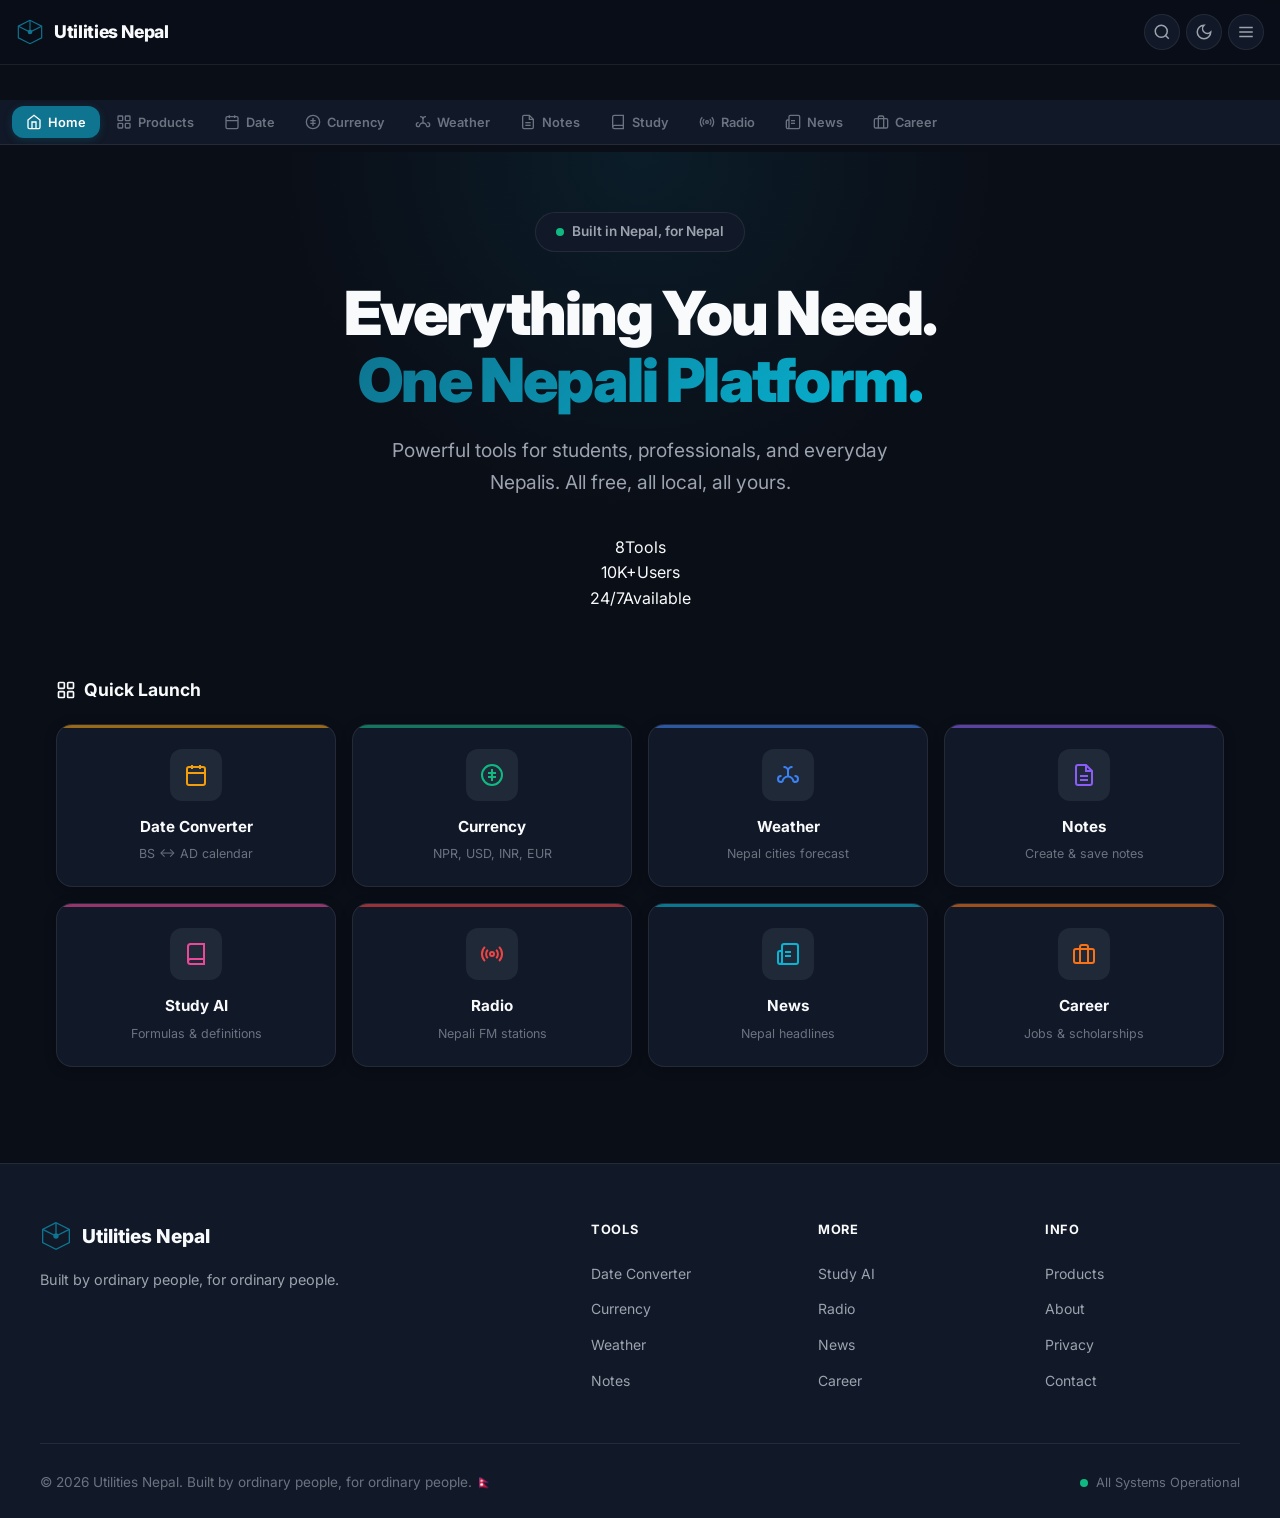
==== commit a914d3a3: "Add files via upload" ====
--- a/index.html
+++ b/index.html
@@ -24,193 +24,159 @@
 <body>
 <a href="#main" class="skip-link">Skip to main content</a>
 
-<!-- Sticky Navbar -->
+<!-- Top Navbar -->
 <nav class="navbar" id="navbar">
-  <div class="nav-container">
-    <!-- Left: Logo -->
-    <a href="#dashboard" class="nav-logo" onclick="app.navigate('dashboard')">
-      <svg class="logo-icon" viewBox="0 0 48 48" fill="none"><path d="M24 4L4 14v20l20 10 20-10V14L24 4z" stroke="currentColor" stroke-width="2"/><path d="M24 4v20M4 14l20 10 20-10" stroke="currentColor" stroke-width="2"/><circle cx="24" cy="24" r="4" fill="currentColor"/></svg>
-      <span class="logo-text">Utilities Nepal</span>
-    </a>
-
-    <!-- Center: Desktop Navigation -->
-    <div class="nav-desktop-links">
-      <a href="#dashboard" class="nav-link active" onclick="app.navigate('dashboard')">Home</a>
-      <a href="#tools" class="nav-link" onclick="app.navigate('date')">Tools</a>
-      <a href="#products" class="nav-link" onclick="app.navigate('products')">Products</a>
-      <a href="about.html" class="nav-link">About</a>
-    </div>
-
-    <!-- Right: Actions -->
-    <div class="nav-actions">
-      <button class="icon-btn" id="globalSearchBtn" aria-label="Search" title="Search (Ctrl+K)">
-        <svg viewBox="0 0 24 24" fill="none" stroke="currentColor" stroke-width="2"><circle cx="11" cy="11" r="8"/><path d="m21 21-4.3-4.3"/></svg>
-      </button>
-      <button class="icon-btn" id="themeToggle" aria-label="Toggle theme">
-        <svg class="moon" viewBox="0 0 24 24" fill="none" stroke="currentColor" stroke-width="2"><path d="M12 3a6 6 0 0 0 9 9 9 9 0 1 1-9-9Z"/></svg>
-        <svg class="sun" viewBox="0 0 24 24" fill="none" stroke="currentColor" stroke-width="2"><circle cx="12" cy="12" r="5"/><path d="M12 1v2M12 21v2M4.22 4.22l1.42 1.42M18.36 18.36l1.42 1.42M1 12h2M21 12h2M4.22 19.78l1.42-1.42M18.36 5.64l1.42-1.42"/></svg>
-      </button>
-      <button class="icon-btn" id="menuToggle" aria-label="Menu" aria-expanded="false">
-        <svg viewBox="0 0 24 24" fill="none" stroke="currentColor" stroke-width="2"><line x1="3" y1="6" x2="21" y2="6"/><line x1="3" y1="12" x2="21" y2="12"/><line x1="3" y1="18" x2="21" y2="18"/></svg>
-      </button>
-    </div>
-  </div>
+<div class="nav-container">
+<a href="#dashboard" class="nav-logo" onclick="app.navigate('dashboard')">
+<svg class="logo-icon" viewBox="0 0 48 48" fill="none"><path d="M24 4L4 14v20l20 10 20-10V14L24 4z" stroke="currentColor" stroke-width="2"/><path d="M24 4v20M4 14l20 10 20-10" stroke="currentColor" stroke-width="2"/><circle cx="24" cy="24" r="4" fill="currentColor"/></svg>
+<span class="logo-text">Utilities Nepal</span>
+</a>
+<div class="nav-actions">
+<button class="icon-btn" id="globalSearchBtn" aria-label="Search" title="Search (Ctrl+K)">
+<svg viewBox="0 0 24 24" fill="none" stroke="currentColor" stroke-width="2"><circle cx="11" cy="11" r="8"/><path d="m21 21-4.3-4.3"/></svg>
+</button>
+<button class="icon-btn" id="themeToggle" aria-label="Toggle theme">
+<svg class="moon" viewBox="0 0 24 24" fill="none" stroke="currentColor" stroke-width="2"><path d="M12 3a6 6 0 0 0 9 9 9 9 0 1 1-9-9Z"/></svg>
+<svg class="sun" viewBox="0 0 24 24" fill="none" stroke="currentColor" stroke-width="2"><circle cx="12" cy="12" r="5"/><path d="M12 1v2M12 21v2M4.22 4.22l1.42 1.42M18.36 18.36l1.42 1.42M1 12h2M21 12h2M4.22 19.78l1.42-1.42M18.36 5.64l1.42-1.42"/></svg>
+</button>
+<button class="icon-btn" id="menuToggle" aria-label="Menu" aria-expanded="false">
+<svg viewBox="0 0 24 24" fill="none" stroke="currentColor" stroke-width="2"><line x1="3" y1="6" x2="21" y2="6"/><line x1="3" y1="12" x2="21" y2="12"/><line x1="3" y1="18" x2="21" y2="18"/></svg>
+</button>
+</div>
+</div>
 </nav>
-
-<!-- Notice Bar -->
-<div class="notice-bar" id="noticeBar">
-  <div class="notice-bar-inner">
-    <span class="notice-bar-item">New tools added</span>
-    <span class="notice-bar-item">BS-AD Converter updated</span>
-    <span class="notice-bar-item">More features coming soon</span>
-    <span class="notice-bar-item">Now with dark mode support</span>
-    <span class="notice-bar-item">Check out our new Products section</span>
-    <span class="notice-bar-item">Radio streaming improved</span>
-    <span class="notice-bar-item">Weather data real-time updates</span>
-    <span class="notice-bar-item">Study AI assistant launched</span>
-    <!-- Duplicate for seamless loop -->
-    <span class="notice-bar-item">New tools added</span>
-    <span class="notice-bar-item">BS-AD Converter updated</span>
-    <span class="notice-bar-item">More features coming soon</span>
-    <span class="notice-bar-item">Now with dark mode support</span>
-    <span class="notice-bar-item">Check out our new Products section</span>
-    <span class="notice-bar-item">Radio streaming improved</span>
-    <span class="notice-bar-item">Weather data real-time updates</span>
-    <span class="notice-bar-item">Study AI assistant launched</span>
-  </div>
-</div>
 
 <!-- Tab Bar (Tool Navigation) -->
 <div class="tab-bar" id="tabBar">
-  <div class="tab-bar-scroll">
-    <button class="tab-item active" data-page="dashboard" onclick="app.navigate('dashboard')">
-      <svg viewBox="0 0 24 24" fill="none" stroke="currentColor" stroke-width="2"><path d="M3 9l9-7 9 7v11a2 2 0 0 1-2 2H5a2 2 0 0 1-2-2z"/><polyline points="9 22 9 12 15 12 15 22"/></svg>
-      <span>Home</span>
-    </button>
-    <button class="tab-item" data-page="tools" onclick="app.navigate('products')">
-      <svg viewBox="0 0 24 24" fill="none" stroke="currentColor" stroke-width="2"><rect x="3" y="3" width="7" height="7" rx="1"/><rect x="14" y="3" width="7" height="7" rx="1"/><rect x="3" y="14" width="7" height="7" rx="1"/><rect x="14" y="14" width="7" height="7" rx="1"/></svg>
-      <span>Products</span>
-    </button>
-    <button class="tab-item" data-page="date" onclick="app.navigate('date')">
-      <svg viewBox="0 0 24 24" fill="none" stroke="currentColor" stroke-width="2"><rect x="3" y="4" width="18" height="18" rx="2"/><path d="M16 2v4M8 2v4M3 10h18"/></svg>
-      <span>Date</span>
-    </button>
-    <button class="tab-item" data-page="currency" onclick="app.navigate('currency')">
-      <svg viewBox="0 0 24 24" fill="none" stroke="currentColor" stroke-width="2"><circle cx="12" cy="12" r="10"/><path d="M12 6v12M8 10h8M8 14h8"/></svg>
-      <span>Currency</span>
-    </button>
-    <button class="tab-item" data-page="weather" onclick="app.navigate('weather')">
-      <svg viewBox="0 0 24 24" fill="none" stroke="currentColor" stroke-width="2"><path d="M17.5 19c0-3.037-2.463-5.5-5.5-5.5S6.5 15.963 6.5 19"/><path d="M17.5 19H19a3 3 0 0 0 3-3 3 3 0 0 0-3-3h-.5"/><path d="M6.5 19H5a3 3 0 0 1-3-3 3 3 0 0 1 3-3h.5"/><path d="M12 13.5V8"/><path d="M12 8a4 4 0 0 1 4-4h.5"/><path d="M12 8a4 4 0 0 0-4-4h-.5"/></svg>
-      <span>Weather</span>
-    </button>
-    <button class="tab-item" data-page="notes" onclick="app.navigate('notes')">
-      <svg viewBox="0 0 24 24" fill="none" stroke="currentColor" stroke-width="2"><path d="M14 2H6a2 2 0 0 0-2 2v16a2 2 0 0 0 2 2h12a2 2 0 0 0 2-2V8z"/><polyline points="14 2 14 8 20 8"/><line x1="16" y1="13" x2="8" y2="13"/><line x1="16" y1="17" x2="8" y2="17"/></svg>
-      <span>Notes</span>
-    </button>
-    <button class="tab-item" data-page="study" onclick="app.navigate('study')">
-      <svg viewBox="0 0 24 24" fill="none" stroke="currentColor" stroke-width="2"><path d="M4 19.5A2.5 2.5 0 0 1 6.5 17H20"/><path d="M6.5 2H20v20H6.5A2.5 2.5 0 0 1 4 19.5v-15A2.5 2.5 0 0 1 6.5 2z"/></svg>
-      <span>Study</span>
-    </button>
-    <button class="tab-item" data-page="radio" onclick="app.navigate('radio')">
-      <svg viewBox="0 0 24 24" fill="none" stroke="currentColor" stroke-width="2"><path d="M4.9 19.1C1 15.2 1 8.8 4.9 4.9"/><path d="M7.8 16.2c-2.3-2.3-2.3-6.1 0-8.5"/><circle cx="12" cy="12" r="2"/><path d="M16.2 7.8c2.3 2.3 2.3 6.1 0 8.5"/><path d="M19.1 4.9C23 8.8 23 15.1 19.1 19"/></svg>
-      <span>Radio</span>
-    </button>
-    <button class="tab-item" data-page="news" onclick="app.navigate('news')">
-      <svg viewBox="0 0 24 24" fill="none" stroke="currentColor" stroke-width="2"><path d="M4 22h16a2 2 0 0 0 2-2V4a2 2 0 0 0-2-2H8a2 2 0 0 0-2 2v16a2 2 0 0 1-4 0v-9a2 2 0 0 1 2-2h2"/><path d="M9 10h6"/><path d="M9 14h6"/></svg>
-      <span>News</span>
-    </button>
-    <button class="tab-item" data-page="career" onclick="app.navigate('career')">
-      <svg viewBox="0 0 24 24" fill="none" stroke="currentColor" stroke-width="2"><rect x="2" y="7" width="20" height="14" rx="2"/><path d="M16 21V5a2 2 0 0 0-2-2h-4a2 2 0 0 0-2 2v16"/></svg>
-      <span>Career</span>
-    </button>
-  </div>
+<div class="tab-bar-scroll">
+<button class="tab-item active" data-page="dashboard" onclick="app.navigate('dashboard')">
+<svg viewBox="0 0 24 24" fill="none" stroke="currentColor" stroke-width="2"><path d="M3 9l9-7 9 7v11a2 2 0 0 1-2 2H5a2 2 0 0 1-2-2z"/><polyline points="9 22 9 12 15 12 15 22"/></svg>
+<span>Home</span>
+</button>
+<button class="tab-item" data-page="tools" onclick="app.navigate('products')">
+<svg viewBox="0 0 24 24" fill="none" stroke="currentColor" stroke-width="2"><rect x="3" y="3" width="7" height="7" rx="1"/><rect x="14" y="3" width="7" height="7" rx="1"/><rect x="3" y="14" width="7" height="7" rx="1"/><rect x="14" y="14" width="7" height="7" rx="1"/></svg>
+<span>Products</span>
+</button>
+<button class="tab-item" data-page="date" onclick="app.navigate('date')">
+<svg viewBox="0 0 24 24" fill="none" stroke="currentColor" stroke-width="2"><rect x="3" y="4" width="18" height="18" rx="2"/><path d="M16 2v4M8 2v4M3 10h18"/></svg>
+<span>Date</span>
+</button>
+<button class="tab-item" data-page="currency" onclick="app.navigate('currency')">
+<svg viewBox="0 0 24 24" fill="none" stroke="currentColor" stroke-width="2"><circle cx="12" cy="12" r="10"/><path d="M12 6v12M8 10h8M8 14h8"/></svg>
+<span>Currency</span>
+</button>
+<button class="tab-item" data-page="weather" onclick="app.navigate('weather')">
+<svg viewBox="0 0 24 24" fill="none" stroke="currentColor" stroke-width="2"><path d="M17.5 19c0-3.037-2.463-5.5-5.5-5.5S6.5 15.963 6.5 19"/><path d="M17.5 19H19a3 3 0 0 0 3-3 3 3 0 0 0-3-3h-.5"/><path d="M6.5 19H5a3 3 0 0 1-3-3 3 3 0 0 1 3-3h.5"/><path d="M12 13.5V8"/><path d="M12 8a4 4 0 0 1 4-4h.5"/><path d="M12 8a4 4 0 0 0-4-4h-.5"/></svg>
+<span>Weather</span>
+</button>
+<button class="tab-item" data-page="notes" onclick="app.navigate('notes')">
+<svg viewBox="0 0 24 24" fill="none" stroke="currentColor" stroke-width="2"><path d="M14 2H6a2 2 0 0 0-2 2v16a2 2 0 0 0 2 2h12a2 2 0 0 0 2-2V8z"/><polyline points="14 2 14 8 20 8"/><line x1="16" y1="13" x2="8" y2="13"/><line x1="16" y1="17" x2="8" y2="17"/></svg>
+<span>Notes</span>
+</button>
+<button class="tab-item" data-page="study" onclick="app.navigate('study')">
+<svg viewBox="0 0 24 24" fill="none" stroke="currentColor" stroke-width="2"><path d="M4 19.5A2.5 2.5 0 0 1 6.5 17H20"/><path d="M6.5 2H20v20H6.5A2.5 2.5 0 0 1 4 19.5v-15A2.5 2.5 0 0 1 6.5 2z"/></svg>
+<span>Study</span>
+</button>
+<button class="tab-item" data-page="radio" onclick="app.navigate('radio')">
+<svg viewBox="0 0 24 24" fill="none" stroke="currentColor" stroke-width="2"><path d="M4.9 19.1C1 15.2 1 8.8 4.9 4.9"/><path d="M7.8 16.2c-2.3-2.3-2.3-6.1 0-8.5"/><circle cx="12" cy="12" r="2"/><path d="M16.2 7.8c2.3 2.3 2.3 6.1 0 8.5"/><path d="M19.1 4.9C23 8.8 23 15.1 19.1 19"/></svg>
+<span>Radio</span>
+</button>
+<button class="tab-item" data-page="news" onclick="app.navigate('news')">
+<svg viewBox="0 0 24 24" fill="none" stroke="currentColor" stroke-width="2"><path d="M4 22h16a2 2 0 0 0 2-2V4a2 2 0 0 0-2-2H8a2 2 0 0 0-2 2v16a2 2 0 0 1-4 0v-9a2 2 0 0 1 2-2h2"/><path d="M9 10h6"/><path d="M9 14h6"/></svg>
+<span>News</span>
+</button>
+<button class="tab-item" data-page="career" onclick="app.navigate('career')">
+<svg viewBox="0 0 24 24" fill="none" stroke="currentColor" stroke-width="2"><rect x="2" y="7" width="20" height="14" rx="2"/><path d="M16 21V5a2 2 0 0 0-2-2h-4a2 2 0 0 0-2 2v16"/></svg>
+<span>Career</span>
+</button>
+</div>
 </div>
 
 <!-- Mobile Menu Drawer -->
 <div class="menu-drawer" id="menuDrawer" aria-hidden="true">
-  <div class="menu-drawer-overlay" onclick="app.closeMenu()"></div>
-  <div class="menu-drawer-content">
-    <div class="menu-drawer-header">
-      <div class="nav-logo">
-        <svg class="logo-icon" viewBox="0 0 48 48" fill="none"><path d="M24 4L4 14v20l20 10 20-10V14L24 4z" stroke="currentColor" stroke-width="2"/><path d="M24 4v20M4 14l20 10 20-10" stroke="currentColor" stroke-width="2"/><circle cx="24" cy="24" r="4" fill="currentColor"/></svg>
-        <span class="logo-text">Utilities Nepal</span>
-      </div>
-      <button class="menu-drawer-close" onclick="app.closeMenu()" aria-label="Close menu">
-        <svg viewBox="0 0 24 24" fill="none" stroke="currentColor" stroke-width="2"><path d="M18 6L6 18M6 6l12 12"/></svg>
-      </button>
-    </div>
-    <div class="menu-drawer-body">
-      <div class="menu-section">
-        <div class="menu-section-title">Tools</div>
-        <a href="#date" class="menu-item" onclick="app.navigate('date'); app.closeMenu();">
-          <svg viewBox="0 0 24 24" fill="none" stroke="currentColor" stroke-width="2"><rect x="3" y="4" width="18" height="18" rx="2"/><path d="M16 2v4M8 2v4M3 10h18"/></svg>
-          <span>Date Converter</span>
-        </a>
-        <a href="#currency" class="menu-item" onclick="app.navigate('currency'); app.closeMenu();">
-          <svg viewBox="0 0 24 24" fill="none" stroke="currentColor" stroke-width="2"><circle cx="12" cy="12" r="10"/><path d="M12 6v12M8 10h8M8 14h8"/></svg>
-          <span>Currency</span>
-        </a>
-        <a href="#weather" class="menu-item" onclick="app.navigate('weather'); app.closeMenu();">
-          <svg viewBox="0 0 24 24" fill="none" stroke="currentColor" stroke-width="2"><path d="M17.5 19c0-3.037-2.463-5.5-5.5-5.5S6.5 15.963 6.5 19"/><path d="M17.5 19H19a3 3 0 0 0 3-3 3 3 0 0 0-3-3h-.5"/><path d="M6.5 19H5a3 3 0 0 1-3-3 3 3 0 0 1 3-3h.5"/><path d="M12 13.5V8"/><path d="M12 8a4 4 0 0 1 4-4h.5"/><path d="M12 8a4 4 0 0 0-4-4h-.5"/></svg>
-          <span>Weather</span>
-        </a>
-        <a href="#notes" class="menu-item" onclick="app.navigate('notes'); app.closeMenu();">
-          <svg viewBox="0 0 24 24" fill="none" stroke="currentColor" stroke-width="2"><path d="M14 2H6a2 2 0 0 0-2 2v16a2 2 0 0 0 2 2h12a2 2 0 0 0 2-2V8z"/><polyline points="14 2 14 8 20 8"/><line x1="16" y1="13" x2="8" y2="13"/><line x1="16" y1="17" x2="8" y2="17"/></svg>
-          <span>Notes</span>
-        </a>
-        <a href="#study" class="menu-item" onclick="app.navigate('study'); app.closeMenu();">
-          <svg viewBox="0 0 24 24" fill="none" stroke="currentColor" stroke-width="2"><path d="M4 19.5A2.5 2.5 0 0 1 6.5 17H20"/><path d="M6.5 2H20v20H6.5A2.5 2.5 0 0 1 4 19.5v-15A2.5 2.5 0 0 1 6.5 2z"/></svg>
-          <span>Study AI</span>
-        </a>
-        <a href="#radio" class="menu-item" onclick="app.navigate('radio'); app.closeMenu();">
-          <svg viewBox="0 0 24 24" fill="none" stroke="currentColor" stroke-width="2"><path d="M4.9 19.1C1 15.2 1 8.8 4.9 4.9"/><path d="M7.8 16.2c-2.3-2.3-2.3-6.1 0-8.5"/><circle cx="12" cy="12" r="2"/><path d="M16.2 7.8c2.3 2.3 2.3 6.1 0 8.5"/><path d="M19.1 4.9C23 8.8 23 15.1 19.1 19"/></svg>
-          <span>Radio</span>
-        </a>
-        <a href="#news" class="menu-item" onclick="app.navigate('news'); app.closeMenu();">
-          <svg viewBox="0 0 24 24" fill="none" stroke="currentColor" stroke-width="2"><path d="M4 22h16a2 2 0 0 0 2-2V4a2 2 0 0 0-2-2H8a2 2 0 0 0-2 2v16a2 2 0 0 1-4 0v-9a2 2 0 0 1 2-2h2"/><path d="M9 10h6"/><path d="M9 14h6"/></svg>
-          <span>News</span>
-        </a>
-        <a href="#career" class="menu-item" onclick="app.navigate('career'); app.closeMenu();">
-          <svg viewBox="0 0 24 24" fill="none" stroke="currentColor" stroke-width="2"><rect x="2" y="7" width="20" height="14" rx="2"/><path d="M16 21V5a2 2 0 0 0-2-2h-4a2 2 0 0 0-2 2v16"/></svg>
-          <span>Career</span>
-        </a>
-      </div>
-      <div class="menu-divider"></div>
-      <div class="menu-section">
-        <div class="menu-section-title">Pages</div>
-        <a href="about.html" class="menu-item" onclick="app.closeMenu()">
-          <svg viewBox="0 0 24 24" fill="none" stroke="currentColor" stroke-width="2"><circle cx="12" cy="12" r="10"/><path d="M12 16v-4M12 8h.01"/></svg>
-          <span>About</span>
-        </a>
-        <a href="privacy.html" class="menu-item" onclick="app.closeMenu()">
-          <svg viewBox="0 0 24 24" fill="none" stroke="currentColor" stroke-width="2"><rect x="3" y="11" width="18" height="11" rx="2" ry="2"/><path d="M7 11V7a5 5 0 0 1 10 0v4"/></svg>
-          <span>Privacy</span>
-        </a>
-        <a href="mailto:utilitiesnepal@gmail.com" class="menu-item">
-          <svg viewBox="0 0 24 24" fill="none" stroke="currentColor" stroke-width="2"><path d="M4 4h16c1.1 0 2 .9 2 2v12c0 1.1-.9 2-2 2H4c-1.1 0-2-.9-2-2V6c0-1.1.9-2 2-2z"/><polyline points="22,6 12,13 2,6"/></svg>
-          <span>Contact</span>
-        </a>
-      </div>
-      <div class="menu-divider"></div>
-      <div class="menu-footer">
-        <p class="menu-footer-text">Built by ordinary people, for ordinary people.</p>
-        <p class="menu-footer-email">utilitiesnepal@gmail.com</p>
-      </div>
-    </div>
-  </div>
+<div class="menu-drawer-overlay" onclick="app.closeMenu()"></div>
+<div class="menu-drawer-content">
+<div class="menu-drawer-header">
+<div class="nav-logo">
+<svg class="logo-icon" viewBox="0 0 48 48" fill="none"><path d="M24 4L4 14v20l20 10 20-10V14L24 4z" stroke="currentColor" stroke-width="2"/><path d="M24 4v20M4 14l20 10 20-10" stroke="currentColor" stroke-width="2"/><circle cx="24" cy="24" r="4" fill="currentColor"/></svg>
+<span class="logo-text">Utilities Nepal</span>
+</div>
+<button class="menu-drawer-close" onclick="app.closeMenu()" aria-label="Close menu">
+<svg viewBox="0 0 24 24" fill="none" stroke="currentColor" stroke-width="2"><path d="M18 6L6 18M6 6l12 12"/></svg>
+</button>
+</div>
+<div class="menu-drawer-body">
+<div class="menu-section">
+<div class="menu-section-title">Tools</div>
+<a href="#date" class="menu-item" onclick="app.navigate('date'); app.closeMenu();">
+<svg viewBox="0 0 24 24" fill="none" stroke="currentColor" stroke-width="2"><rect x="3" y="4" width="18" height="18" rx="2"/><path d="M16 2v4M8 2v4M3 10h18"/></svg>
+<span>Date Converter</span>
+</a>
+<a href="#currency" class="menu-item" onclick="app.navigate('currency'); app.closeMenu();">
+<svg viewBox="0 0 24 24" fill="none" stroke="currentColor" stroke-width="2"><circle cx="12" cy="12" r="10"/><path d="M12 6v12M8 10h8M8 14h8"/></svg>
+<span>Currency</span>
+</a>
+<a href="#weather" class="menu-item" onclick="app.navigate('weather'); app.closeMenu();">
+<svg viewBox="0 0 24 24" fill="none" stroke="currentColor" stroke-width="2"><path d="M17.5 19c0-3.037-2.463-5.5-5.5-5.5S6.5 15.963 6.5 19"/><path d="M17.5 19H19a3 3 0 0 0 3-3 3 3 0 0 0-3-3h-.5"/><path d="M6.5 19H5a3 3 0 0 1-3-3 3 3 0 0 1 3-3h.5"/><path d="M12 13.5V8"/><path d="M12 8a4 4 0 0 1 4-4h.5"/><path d="M12 8a4 4 0 0 0-4-4h-.5"/></svg>
+<span>Weather</span>
+</a>
+<a href="#notes" class="menu-item" onclick="app.navigate('notes'); app.closeMenu();">
+<svg viewBox="0 0 24 24" fill="none" stroke="currentColor" stroke-width="2"><path d="M14 2H6a2 2 0 0 0-2 2v16a2 2 0 0 0 2 2h12a2 2 0 0 0 2-2V8z"/><polyline points="14 2 14 8 20 8"/><line x1="16" y1="13" x2="8" y2="13"/><line x1="16" y1="17" x2="8" y2="17"/></svg>
+<span>Notes</span>
+</a>
+<a href="#study" class="menu-item" onclick="app.navigate('study'); app.closeMenu();">
+<svg viewBox="0 0 24 24" fill="none" stroke="currentColor" stroke-width="2"><path d="M4 19.5A2.5 2.5 0 0 1 6.5 17H20"/><path d="M6.5 2H20v20H6.5A2.5 2.5 0 0 1 4 19.5v-15A2.5 2.5 0 0 1 6.5 2z"/></svg>
+<span>Study AI</span>
+</a>
+<a href="#radio" class="menu-item" onclick="app.navigate('radio'); app.closeMenu();">
+<svg viewBox="0 0 24 24" fill="none" stroke="currentColor" stroke-width="2"><path d="M4.9 19.1C1 15.2 1 8.8 4.9 4.9"/><path d="M7.8 16.2c-2.3-2.3-2.3-6.1 0-8.5"/><circle cx="12" cy="12" r="2"/><path d="M16.2 7.8c2.3 2.3 2.3 6.1 0 8.5"/><path d="M19.1 4.9C23 8.8 23 15.1 19.1 19"/></svg>
+<span>Radio</span>
+</a>
+<a href="#news" class="menu-item" onclick="app.navigate('news'); app.closeMenu();">
+<svg viewBox="0 0 24 24" fill="none" stroke="currentColor" stroke-width="2"><path d="M4 22h16a2 2 0 0 0 2-2V4a2 2 0 0 0-2-2H8a2 2 0 0 0-2 2v16a2 2 0 0 1-4 0v-9a2 2 0 0 1 2-2h2"/><path d="M9 10h6"/><path d="M9 14h6"/></svg>
+<span>News</span>
+</a>
+<a href="#career" class="menu-item" onclick="app.navigate('career'); app.closeMenu();">
+<svg viewBox="0 0 24 24" fill="none" stroke="currentColor" stroke-width="2"><rect x="2" y="7" width="20" height="14" rx="2"/><path d="M16 21V5a2 2 0 0 0-2-2h-4a2 2 0 0 0-2 2v16"/></svg>
+<span>Career</span>
+</a>
+</div>
+<div class="menu-divider"></div>
+<div class="menu-section">
+<div class="menu-section-title">Pages</div>
+<a href="about.html" class="menu-item" onclick="app.closeMenu()">
+<svg viewBox="0 0 24 24" fill="none" stroke="currentColor" stroke-width="2"><circle cx="12" cy="12" r="10"/><path d="M12 16v-4M12 8h.01"/></svg>
+<span>About</span>
+</a>
+<a href="privacy.html" class="menu-item" onclick="app.closeMenu()">
+<svg viewBox="0 0 24 24" fill="none" stroke="currentColor" stroke-width="2"><rect x="3" y="11" width="18" height="11" rx="2" ry="2"/><path d="M7 11V7a5 5 0 0 1 10 0v4"/></svg>
+<span>Privacy</span>
+</a>
+<a href="mailto:utilitiesnepal@gmail.com" class="menu-item">
+<svg viewBox="0 0 24 24" fill="none" stroke="currentColor" stroke-width="2"><path d="M4 4h16c1.1 0 2 .9 2 2v12c0 1.1-.9 2-2 2H4c-1.1 0-2-.9-2-2V6c0-1.1.9-2 2-2z"/><polyline points="22,6 12,13 2,6"/></svg>
+<span>Contact</span>
+</a>
+</div>
+<div class="menu-divider"></div>
+<div class="menu-footer">
+<p class="menu-footer-text">Built by ordinary people, for ordinary people.</p>
+<p class="menu-footer-email">utilitiesnepal@gmail.com</p>
+</div>
+</div>
+</div>
 </div>
 
 <!-- Search Overlay -->
 <div class="search-overlay" id="searchOverlay" aria-hidden="true">
-  <div class="search-container">
-    <button class="search-close" id="searchClose">&times;</button>
-    <div class="search-input-wrap">
-      <svg class="search-icon" viewBox="0 0 24 24" fill="none" stroke="currentColor" stroke-width="2"><circle cx="11" cy="11" r="8"/><path d="m21 21-4.3-4.3"/></svg>
-      <input type="search" id="globalSearchInput" placeholder="Search tools, features..." autocomplete="off">
-    </div>
-    <div class="search-suggestions" id="searchSuggestions"></div>
-    <div class="search-results" id="searchResults"></div>
-  </div>
+<div class="search-container">
+<button class="search-close" id="searchClose">&times;</button>
+<div class="search-input-wrap">
+<svg class="search-icon" viewBox="0 0 24 24" fill="none" stroke="currentColor" stroke-width="2"><circle cx="11" cy="11" r="8"/><path d="m21 21-4.3-4.3"/></svg>
+<input type="search" id="globalSearchInput" placeholder="Search tools, features..." autocomplete="off">
+</div>
+<div class="search-suggestions" id="searchSuggestions"></div>
+<div class="search-results" id="searchResults"></div>
+</div>
 </div>
 
 <!-- Main Content -->
@@ -218,33 +184,33 @@
 
 <!-- Audio Player -->
 <div class="audio-player" id="audioPlayer" style="display:none;">
-  <div class="player-info">
-    <div class="player-station" id="playerStation">Select a station</div>
-    <div class="player-status" id="playerStatus">Ready</div>
-  </div>
-  <div class="player-controls">
-    <button class="player-btn" id="playerPlayPause" aria-label="Play/Pause">
-      <svg id="playIcon" viewBox="0 0 24 24" fill="currentColor"><path d="M8 5v14l11-7z"/></svg>
-      <svg id="pauseIcon" viewBox="0 0 24 24" fill="currentColor" style="display:none"><path d="M6 4h4v16H6V4zm8 0h4v16h-4V4z"/></svg>
-    </button>
-    <input type="range" id="playerVolume" min="0" max="1" step="0.01" value="0.8" aria-label="Volume">
-    <button class="player-btn" id="playerClose" aria-label="Close player">&times;</button>
-  </div>
+<div class="player-info">
+<div class="player-station" id="playerStation">Select a station</div>
+<div class="player-status" id="playerStatus">Ready</div>
+</div>
+<div class="player-controls">
+<button class="player-btn" id="playerPlayPause" aria-label="Play/Pause">
+<svg id="playIcon" viewBox="0 0 24 24" fill="currentColor"><path d="M8 5v14l11-7z"/></svg>
+<svg id="pauseIcon" viewBox="0 0 24 24" fill="currentColor" style="display:none"><path d="M6 4h4v16H6V4zm8 0h4v16h-4V4z"/></svg>
+</button>
+<input type="range" id="playerVolume" min="0" max="1" step="0.01" value="0.8" aria-label="Volume">
+<button class="player-btn" id="playerClose" aria-label="Close player">&times;</button>
+</div>
 </div>
 
 <!-- Back to Top -->
 <button class="back-to-top" id="backToTop" aria-label="Back to top">
-  <svg viewBox="0 0 24 24" fill="none" stroke="currentColor" stroke-width="2"><path d="M12 19V5M5 12l7-7 7 7"/></svg>
+<svg viewBox="0 0 24 24" fill="none" stroke="currentColor" stroke-width="2"><path d="M12 19V5M5 12l7-7 7 7"/></svg>
 </button>
 
 <!-- Install Prompt -->
 <div class="install-prompt" id="installPrompt" style="display:none;">
-  <div class="install-content">
-    <svg class="install-icon" viewBox="0 0 24 24" fill="none" stroke="currentColor" stroke-width="2"><path d="M21 15v4a2 2 0 0 1-2 2H5a2 2 0 0 1-2-2v-4"/><polyline points="7 10 12 15 17 10"/><line x1="12" y1="15" x2="12" y2="3"/></svg>
-    <div class="install-text"><strong>Install Utilities Nepal</strong><span>Add to your home screen for quick access</span></div>
-    <button class="install-btn" id="installBtn">Install</button>
-    <button class="install-dismiss" id="installDismiss">&times;</button>
-  </div>
+<div class="install-content">
+<svg class="install-icon" viewBox="0 0 24 24" fill="none" stroke="currentColor" stroke-width="2"><path d="M21 15v4a2 2 0 0 1-2 2H5a2 2 0 0 1-2-2v-4"/><polyline points="7 10 12 15 17 10"/><line x1="12" y1="15" x2="12" y2="3"/></svg>
+<div class="install-text"><strong>Install Utilities Nepal</strong><span>Add to your home screen for quick access</span></div>
+<button class="install-btn" id="installBtn">Install</button>
+<button class="install-dismiss" id="installDismiss">&times;</button>
+</div>
 </div>
 
 <!-- Toast -->
--- a/css/style.css
+++ b/css/style.css
@@ -1,11 +1,12 @@
 /* ============================================
-   UTILITIES NEPAL v2 - Complete Stylesheet
+   UTILITIES NEPAL v3 - Complete Stylesheet
    ============================================ */
 
 :root {
   --primary: #0E7490;
   --primary-light: #0891B2;
   --accent: #06B6D4;
+  --accent-glow: rgba(6, 182, 212, 0.15);
   --dark: #0A0E17;
   --surface: #111827;
   --surface-light: #1F2937;
@@ -17,11 +18,14 @@
   --border-hover: rgba(255,255,255,0.15);
   --shadow: 0 4px 20px rgba(0,0,0,0.4);
   --shadow-lg: 0 10px 40px rgba(0,0,0,0.5);
+  --shadow-card: 0 2px 12px rgba(0,0,0,0.3);
+  --shadow-card-hover: 0 8px 32px rgba(0,0,0,0.5);
   --radius: 12px;
   --radius-lg: 16px;
   --radius-xl: 24px;
   --radius-full: 9999px;
   --transition: 0.25s ease;
+  --transition-smooth: 0.35s cubic-bezier(0.4, 0, 0.2, 1);
   --font: 'Inter', -apple-system, BlinkMacSystemFont, sans-serif;
   --font-nepali: 'Noto Sans Devanagari', 'Inter', sans-serif;
 }
@@ -38,6 +42,9 @@
   --border-hover: rgba(15,23,42,0.15);
   --shadow: 0 4px 20px rgba(0,0,0,0.08);
   --shadow-lg: 0 10px 40px rgba(0,0,0,0.1);
+  --shadow-card: 0 2px 12px rgba(0,0,0,0.06);
+  --shadow-card-hover: 0 8px 32px rgba(0,0,0,0.12);
+  --accent-glow: rgba(14, 116, 144, 0.1);
 }
 
 *, *::before, *::after { box-sizing: border-box; margin: 0; padding: 0; }
@@ -66,61 +73,72 @@
 .skip-link:focus { top: 12px; }
 
 /* ============================================
-   NAVBAR
+   NAVBAR - Enhanced Sticky Header
    ============================================ */
 .navbar {
   position: fixed; top: 0; left: 0; right: 0; z-index: 1000;
   backdrop-filter: blur(20px) saturate(180%);
   -webkit-backdrop-filter: blur(20px) saturate(180%);
-  background: rgba(10,14,23,0.7);
+  background: rgba(10,14,23,0.8);
   border-bottom: 1px solid var(--border);
   transition: all var(--transition);
 }
-[data-theme="light"] .navbar { background: rgba(248,250,252,0.7); }
+[data-theme="light"] .navbar { background: rgba(248,250,252,0.85); }
+.navbar.scrolled {
+  box-shadow: var(--shadow-lg);
+  background: rgba(10,14,23,0.95);
+}
+[data-theme="light"] .navbar.scrolled { background: rgba(248,250,252,0.95); }
 
 .nav-container {
   max-width: 1280px; margin: 0 auto; padding: 0 16px;
   display: flex; align-items: center; justify-content: space-between; height: 64px;
 }
 
+/* Logo */
 .nav-logo {
   display: flex; align-items: center; gap: 10px;
   text-decoration: none; color: var(--text);
   font-weight: 800; font-size: 1.1rem; letter-spacing: -0.02em;
+  flex-shrink: 0;
 }
 .logo-icon { width: 28px; height: 28px; color: var(--primary); flex-shrink: 0; }
 
-.nav-toggle {
-  display: none; flex-direction: column; gap: 4px;
-  background: none; border: none; cursor: pointer; padding: 8px;
-}
-.nav-toggle span {
-  display: block; width: 22px; height: 2px;
-  background: var(--text); border-radius: var(--radius-full);
-  transition: all var(--transition);
-}
-.nav-toggle[aria-expanded="true"] span:nth-child(1) { transform: rotate(45deg) translate(4px, 4px); }
-.nav-toggle[aria-expanded="true"] span:nth-child(2) { opacity: 0; }
-.nav-toggle[aria-expanded="true"] span:nth-child(3) { transform: rotate(-45deg) translate(4px, -4px); }
-
-.nav-menu {
-  display: flex; align-items: center; gap: 8px;
-}
-.nav-links {
-  display: flex; list-style: none; gap: 4px;
-}
-.nav-link {
-  text-decoration: none; color: var(--text-secondary);
-  font-weight: 500; font-size: 0.875rem; padding: 8px 14px;
-  border-radius: var(--radius); transition: all var(--transition);
-}
-.nav-link:hover, .nav-link.active {
-  color: var(--text); background: var(--surface-light);
+/* Desktop Center Navigation */
+.nav-desktop-links {
+  display: flex;
+  align-items: center;
+  gap: 4px;
+  position: absolute;
+  left: 50%;
+  transform: translateX(-50%);
+}
+.nav-desktop-links .nav-link {
+  text-decoration: none;
+  color: var(--text-secondary);
+  font-weight: 600;
+  font-size: 0.875rem;
+  padding: 8px 16px;
+  border-radius: var(--radius);
+  transition: all var(--transition);
+  white-space: nowrap;
+}
+.nav-desktop-links .nav-link:hover,
+.nav-desktop-links .nav-link.active {
+  color: var(--text);
+  background: var(--surface-light);
+}
+.nav-desktop-links .nav-link.active {
+  color: var(--primary);
 }
 
 .nav-actions {
-  display: flex; align-items: center; gap: 6px; margin-left: 12px;
-  padding-left: 12px; border-left: 1px solid var(--border);
+  display: flex;
+  align-items: center;
+  gap: 6px;
+  margin-left: auto;
+  padding-left: 0;
+  border-left: none;
 }
 
 .icon-btn {
@@ -132,12 +150,62 @@
 }
 .icon-btn:hover {
   background: var(--surface-light); color: var(--text); border-color: var(--border-hover);
+  transform: translateY(-1px);
 }
 .icon-btn svg { width: 18px; height: 18px; }
 
 #themeToggle .sun { display: none; }
 [data-theme="light"] #themeToggle .sun { display: block; }
 [data-theme="light"] #themeToggle .moon { display: none; }
+
+/* ============================================
+   NOTICE BAR - Scrolling News Ticker
+   ============================================ */
+.notice-bar {
+  position: fixed;
+  top: 64px;
+  left: 0;
+  right: 0;
+  z-index: 998;
+  background: linear-gradient(90deg, var(--primary), var(--accent));
+  color: white;
+  height: 36px;
+  overflow: hidden;
+  display: flex;
+  align-items: center;
+}
+.notice-bar-inner {
+  display: flex;
+  align-items: center;
+  white-space: nowrap;
+  animation: scrollNotice 30s linear infinite;
+  padding-left: 100%;
+}
+.notice-bar:hover .notice-bar-inner {
+  animation-play-state: paused;
+}
+.notice-bar-item {
+  display: inline-flex;
+  align-items: center;
+  gap: 8px;
+  padding: 0 32px;
+  font-size: 0.8rem;
+  font-weight: 600;
+  opacity: 0.95;
+}
+.notice-bar-item::before {
+  content: '';
+  display: inline-block;
+  width: 6px;
+  height: 6px;
+  background: rgba(255,255,255,0.8);
+  border-radius: 50%;
+  flex-shrink: 0;
+}
+@keyframes scrollNotice {
+  0% { transform: translateX(0); }
+  100% { transform: translateX(-100%); }
+}
 
 /* ============================================
    SEARCH OVERLAY
@@ -205,7 +273,7 @@
    MAIN CONTENT & PAGES
    ============================================ */
 .main-content {
-  padding-top: 64px;
+  padding-top: 100px;
   min-height: 100vh;
 }
 
@@ -230,119 +298,680 @@
 }
 
 /* ============================================
-   DASHBOARD
+   HERO SECTION - Enhanced
+   ============================================ */
+.hero-section {
+  position: relative;
+  padding: 100px 16px 80px;
+  text-align: center;
+  overflow: hidden;
+}
+.hero-section::before {
+  content: '';
+  position: absolute;
+  inset: 0;
+  background:
+    radial-gradient(800px circle at 50% 0%, rgba(14,116,144,0.12), transparent 60%),
+    radial-gradient(600px circle at 80% 50%, rgba(6,182,212,0.06), transparent 50%);
+  pointer-events: none;
+}
+.hero-badge {
+  display: inline-flex;
+  align-items: center;
+  gap: 8px;
+  padding: 8px 20px;
+  background: var(--surface);
+  border: 1px solid var(--border);
+  border-radius: var(--radius-full);
+  font-size: 0.85rem;
+  font-weight: 600;
+  color: var(--text-secondary);
+  margin-bottom: 28px;
+  position: relative;
+  z-index: 1;
+}
+.hero-badge .dot {
+  width: 8px;
+  height: 8px;
+  background: #10B981;
+  border-radius: 50%;
+  animation: pulse 2s ease infinite;
+}
+@keyframes pulse { 0%,100%{opacity:1;transform:scale(1)} 50%{opacity:0.5;transform:scale(1.2)} }
+
+.hero-title {
+  font-size: clamp(2.2rem, 6vw, 3.8rem);
+  font-weight: 900;
+  line-height: 1.1;
+  letter-spacing: -0.03em;
+  margin-bottom: 20px;
+  position: relative;
+  z-index: 1;
+}
+.hero-title .highlight {
+  background: linear-gradient(135deg, var(--primary), var(--accent));
+  -webkit-background-clip: text;
+  -webkit-text-fill-color: transparent;
+  background-clip: text;
+}
+
+.hero-subtitle {
+  font-size: clamp(1rem, 2.5vw, 1.2rem);
+  color: var(--text-secondary);
+  max-width: 560px;
+  margin: 0 auto 36px;
+  line-height: 1.7;
+  position: relative;
+  z-index: 1;
+}
+
+.hero-cta {
+  position: relative;
+  z-index: 1;
+  display: inline-flex;
+  gap: 16px;
+  flex-wrap: wrap;
+  justify-content: center;
+}
+.btn-hero {
+  display: inline-flex;
+  align-items: center;
+  gap: 10px;
+  padding: 14px 32px;
+  border-radius: var(--radius-full);
+  font-weight: 700;
+  font-size: 1rem;
+  cursor: pointer;
+  border: none;
+  outline: none;
+  transition: all var(--transition-smooth);
+  font-family: inherit;
+  text-decoration: none;
+}
+.btn-hero-primary {
+  background: linear-gradient(135deg, var(--primary), var(--accent));
+  color: white;
+  box-shadow: 0 4px 20px rgba(14,116,144,0.35);
+}
+.btn-hero-primary:hover {
+  transform: translateY(-3px);
+  box-shadow: 0 8px 30px rgba(14,116,144,0.5);
+}
+.btn-hero-secondary {
+  background: var(--surface);
+  color: var(--text);
+  border: 1px solid var(--border);
+}
+.btn-hero-secondary:hover {
+  background: var(--surface-light);
+  border-color: var(--border-hover);
+  transform: translateY(-3px);
+}
+
+/* Hero Stats */
+.hero-stats-bar {
+  display: flex;
+  justify-content: center;
+  gap: 48px;
+  flex-wrap: wrap;
+  margin-top: 48px;
+  position: relative;
+  z-index: 1;
+}
+.hero-stat {
+  text-align: center;
+}
+.hero-stat-num {
+  display: block;
+  font-size: 2rem;
+  font-weight: 800;
+  line-height: 1;
+  background: linear-gradient(135deg, var(--primary), var(--accent));
+  -webkit-background-clip: text;
+  -webkit-text-fill-color: transparent;
+  background-clip: text;
+}
+.hero-stat-label {
+  font-size: 0.8rem;
+  color: var(--text-muted);
+  font-weight: 500;
+  margin-top: 4px;
+}
+
+/* ============================================
+   SECTION HEADERS
+   ============================================ */
+.section-header {
+  text-align: center;
+  padding: 64px 16px 40px;
+  max-width: 600px;
+  margin: 0 auto;
+}
+.section-tag {
+  display: inline-block;
+  padding: 4px 14px;
+  background: rgba(14,116,144,0.1);
+  border: 1px solid rgba(14,116,144,0.2);
+  border-radius: var(--radius-full);
+  font-size: 0.75rem;
+  font-weight: 700;
+  color: var(--primary);
+  text-transform: uppercase;
+  letter-spacing: 0.06em;
+  margin-bottom: 12px;
+}
+.section-heading {
+  font-size: clamp(1.5rem, 4vw, 2.2rem);
+  font-weight: 800;
+  line-height: 1.2;
+  letter-spacing: -0.02em;
+  margin-bottom: 12px;
+}
+.section-desc {
+  font-size: 1rem;
+  color: var(--text-secondary);
+  line-height: 1.7;
+}
+
+/* ============================================
+   TOOLS GRID - Enhanced
+   ============================================ */
+.tools-section {
+  padding: 0 16px 64px;
+  max-width: 1200px;
+  margin: 0 auto;
+}
+.tools-grid {
+  display: grid;
+  grid-template-columns: repeat(4, 1fr);
+  gap: 16px;
+}
+
+.tool-card {
+  background: var(--surface);
+  border: 1px solid var(--border);
+  border-radius: var(--radius-lg);
+  padding: 24px 16px;
+  text-align: center;
+  text-decoration: none;
+  color: var(--text);
+  transition: all var(--transition-smooth);
+  cursor: pointer;
+  position: relative;
+  overflow: hidden;
+  box-shadow: var(--shadow-card);
+}
+.tool-card::before {
+  content: '';
+  position: absolute;
+  top: 0;
+  left: 0;
+  right: 0;
+  height: 3px;
+  background: var(--card-color, var(--primary));
+  opacity: 0.6;
+  transition: all var(--transition);
+}
+.tool-card::after {
+  content: '';
+  position: absolute;
+  inset: 0;
+  background: radial-gradient(circle at 50% 0%, var(--accent-glow), transparent 70%);
+  opacity: 0;
+  transition: opacity var(--transition);
+  pointer-events: none;
+}
+.tool-card:hover {
+  transform: translateY(-6px);
+  border-color: var(--border-hover);
+  box-shadow: var(--shadow-card-hover);
+}
+.tool-card:hover::before { opacity: 1; height: 4px; }
+.tool-card:hover::after { opacity: 1; }
+
+.tool-icon {
+  width: 52px;
+  height: 52px;
+  border-radius: var(--radius);
+  background: var(--surface-light);
+  display: flex;
+  align-items: center;
+  justify-content: center;
+  margin: 0 auto 14px;
+  color: var(--card-color, var(--primary));
+  transition: all var(--transition);
+  position: relative;
+  z-index: 1;
+}
+.tool-card:hover .tool-icon {
+  transform: scale(1.1);
+  background: var(--card-color, var(--primary));
+  color: white;
+}
+.tool-icon svg { width: 24px; height: 24px; }
+
+.tool-name {
+  font-size: 0.95rem;
+  font-weight: 700;
+  margin-bottom: 6px;
+  position: relative;
+  z-index: 1;
+}
+.tool-desc {
+  font-size: 0.78rem;
+  color: var(--text-muted);
+  line-height: 1.4;
+  position: relative;
+  z-index: 1;
+}
+
+/* ============================================
+   PRODUCTS SECTION
+   ============================================ */
+.products-section {
+  padding: 0 16px 64px;
+  max-width: 1200px;
+  margin: 0 auto;
+}
+.products-grid {
+  display: grid;
+  grid-template-columns: repeat(3, 1fr);
+  gap: 20px;
+}
+
+.product-card {
+  background: var(--surface);
+  border: 1px solid var(--border);
+  border-radius: var(--radius-xl);
+  overflow: hidden;
+  text-decoration: none;
+  color: var(--text);
+  transition: all var(--transition-smooth);
+  display: flex;
+  flex-direction: column;
+  box-shadow: var(--shadow-card);
+}
+.product-card:hover {
+  transform: translateY(-6px);
+  border-color: var(--border-hover);
+  box-shadow: var(--shadow-card-hover);
+}
+
+.product-image {
+  width: 100%;
+  height: 180px;
+  background: linear-gradient(135deg, var(--surface-light), var(--surface-lighter));
+  display: flex;
+  align-items: center;
+  justify-content: center;
+  position: relative;
+  overflow: hidden;
+}
+.product-image::before {
+  content: '';
+  position: absolute;
+  inset: 0;
+  background: radial-gradient(circle at 30% 30%, var(--accent-glow), transparent 60%);
+}
+.product-image svg {
+  width: 64px;
+  height: 64px;
+  color: var(--primary);
+  opacity: 0.8;
+  position: relative;
+  z-index: 1;
+}
+.product-image .product-img-placeholder {
+  font-size: 3rem;
+  position: relative;
+  z-index: 1;
+}
+
+.product-info {
+  padding: 24px;
+  flex: 1;
+  display: flex;
+  flex-direction: column;
+}
+.product-name {
+  font-size: 1.1rem;
+  font-weight: 700;
+  margin-bottom: 8px;
+}
+.product-desc {
+  font-size: 0.875rem;
+  color: var(--text-secondary);
+  line-height: 1.6;
+  flex: 1;
+  margin-bottom: 16px;
+}
+.product-btn {
+  display: inline-flex;
+  align-items: center;
+  justify-content: center;
+  gap: 8px;
+  padding: 10px 20px;
+  background: linear-gradient(135deg, var(--primary), var(--accent));
+  color: white;
+  border: none;
+  border-radius: var(--radius-full);
+  font-weight: 600;
+  font-size: 0.85rem;
+  cursor: pointer;
+  text-decoration: none;
+  transition: all var(--transition);
+  font-family: inherit;
+}
+.product-btn:hover {
+  transform: translateY(-2px);
+  box-shadow: 0 4px 15px rgba(14,116,144,0.35);
+}
+
+/* ============================================
+   ABOUT SECTION - With Stats
+   ============================================ */
+.about-section {
+  padding: 0 16px 64px;
+  max-width: 1200px;
+  margin: 0 auto;
+}
+.about-content {
+  display: grid;
+  grid-template-columns: 1fr 1fr;
+  gap: 48px;
+  align-items: center;
+}
+.about-text p {
+  font-size: 1rem;
+  color: var(--text-secondary);
+  line-height: 1.8;
+  margin-bottom: 16px;
+}
+.about-text p strong {
+  color: var(--text);
+}
+
+.about-features {
+  display: flex;
+  flex-direction: column;
+  gap: 12px;
+}
+.about-feature {
+  display: flex;
+  align-items: center;
+  gap: 12px;
+  padding: 12px 16px;
+  background: var(--surface);
+  border: 1px solid var(--border);
+  border-radius: var(--radius);
+  transition: all var(--transition);
+}
+.about-feature:hover {
+  border-color: var(--border-hover);
+  transform: translateX(4px);
+}
+.about-feature-icon {
+  width: 36px;
+  height: 36px;
+  border-radius: var(--radius);
+  background: rgba(14,116,144,0.1);
+  display: flex;
+  align-items: center;
+  justify-content: center;
+  font-size: 1.1rem;
+  flex-shrink: 0;
+}
+.about-feature-text {
+  font-size: 0.9rem;
+  font-weight: 600;
+  color: var(--text);
+}
+
+/* Stats Grid */
+.stats-grid {
+  display: grid;
+  grid-template-columns: repeat(4, 1fr);
+  gap: 16px;
+  padding: 0 16px 64px;
+  max-width: 1200px;
+  margin: 0 auto;
+}
+.stat-card {
+  background: var(--surface);
+  border: 1px solid var(--border);
+  border-radius: var(--radius-lg);
+  padding: 28px 20px;
+  text-align: center;
+  transition: all var(--transition-smooth);
+  box-shadow: var(--shadow-card);
+}
+.stat-card:hover {
+  transform: translateY(-4px);
+  border-color: var(--border-hover);
+  box-shadow: var(--shadow-card-hover);
+}
+.stat-card-icon {
+  width: 48px;
+  height: 48px;
+  border-radius: var(--radius);
+  background: rgba(14,116,144,0.1);
+  display: flex;
+  align-items: center;
+  justify-content: center;
+  margin: 0 auto 12px;
+  font-size: 1.4rem;
+}
+.stat-card-num {
+  font-size: 2rem;
+  font-weight: 800;
+  line-height: 1;
+  background: linear-gradient(135deg, var(--primary), var(--accent));
+  -webkit-background-clip: text;
+  -webkit-text-fill-color: transparent;
+  background-clip: text;
+  margin-bottom: 6px;
+}
+.stat-card-label {
+  font-size: 0.85rem;
+  color: var(--text-muted);
+  font-weight: 500;
+}
+
+/* ============================================
+   FOOTER - Modern
+   ============================================ */
+.footer {
+  background: var(--surface);
+  border-top: 1px solid var(--border);
+  padding: 56px 16px 24px;
+  margin-top: 48px;
+}
+.footer-container {
+  max-width: 1200px;
+  margin: 0 auto;
+}
+.footer-main {
+  display: grid;
+  grid-template-columns: 1.5fr 2fr;
+  gap: 64px;
+  margin-bottom: 40px;
+}
+.footer-brand {
+  max-width: 320px;
+}
+.footer-logo {
+  display: flex;
+  align-items: center;
+  gap: 10px;
+  text-decoration: none;
+  color: var(--text);
+  font-weight: 800;
+  font-size: 1.2rem;
+  margin-bottom: 16px;
+}
+.footer-logo .logo-icon {
+  width: 32px;
+  height: 32px;
+  color: var(--primary);
+}
+.footer-tagline {
+  font-size: 0.9rem;
+  color: var(--text-secondary);
+  line-height: 1.7;
+  margin-bottom: 20px;
+}
+.footer-social {
+  display: flex;
+  gap: 10px;
+}
+.footer-social-link {
+  width: 36px;
+  height: 36px;
+  border-radius: var(--radius);
+  background: var(--surface-light);
+  border: 1px solid var(--border);
+  display: flex;
+  align-items: center;
+  justify-content: center;
+  color: var(--text-secondary);
+  text-decoration: none;
+  transition: all var(--transition);
+}
+.footer-social-link:hover {
+  background: var(--primary);
+  color: white;
+  border-color: var(--primary);
+  transform: translateY(-2px);
+}
+
+.footer-links {
+  display: grid;
+  grid-template-columns: repeat(3, 1fr);
+  gap: 32px;
+}
+.footer-column {}
+.footer-heading {
+  font-size: 0.8rem;
+  font-weight: 700;
+  color: var(--text);
+  text-transform: uppercase;
+  letter-spacing: 0.06em;
+  margin-bottom: 20px;
+}
+.footer-column ul {
+  list-style: none;
+}
+.footer-column li {
+  margin-bottom: 10px;
+}
+.footer-column a {
+  color: var(--text-secondary);
+  text-decoration: none;
+  font-size: 0.875rem;
+  transition: all var(--transition);
+  display: inline-block;
+}
+.footer-column a:hover {
+  color: var(--primary);
+  transform: translateX(2px);
+}
+
+.footer-bottom {
+  display: flex;
+  justify-content: space-between;
+  align-items: center;
+  flex-wrap: wrap;
+  gap: 16px;
+  padding-top: 28px;
+  border-top: 1px solid var(--border);
+}
+.copyright {
+  font-size: 0.85rem;
+  color: var(--text-muted);
+}
+.footer-status {
+  display: flex;
+  align-items: center;
+  gap: 8px;
+  font-size: 0.8rem;
+  color: var(--text-muted);
+}
+.footer-status .dot {
+  width: 8px;
+  height: 8px;
+  background: #10B981;
+  border-radius: 50%;
+  animation: pulse 2s ease infinite;
+}
+
+/* ============================================
+   DASHBOARD (Legacy compatibility)
    ============================================ */
 .dashboard-hero {
-  position: relative; padding: 60px 16px 40px;
-  text-align: center; overflow: hidden;
+  position: relative;
+  padding: 60px 16px 40px;
+  text-align: center;
+  overflow: hidden;
 }
 .dashboard-hero::before {
-  content: ''; position: absolute; inset: 0;
+  content: '';
+  position: absolute;
+  inset: 0;
   background: radial-gradient(600px circle at 50% 0%, rgba(14,116,144,0.15), transparent 60%);
   pointer-events: none;
 }
 
-.hero-badge {
-  display: inline-flex; align-items: center; gap: 8px;
-  padding: 6px 16px; background: var(--surface);
-  border: 1px solid var(--border); border-radius: var(--radius-full);
-  font-size: 0.8rem; font-weight: 600; color: var(--text-secondary);
+.quick-launch {
+  padding: 24px 16px 48px;
+  max-width: 1200px;
+  margin: 0 auto;
+}
+.quick-launch-title {
+  font-size: 1.1rem;
+  font-weight: 700;
+  margin-bottom: 20px;
+  display: flex;
+  align-items: center;
+  gap: 8px;
+}
+
+/* ============================================
+   TOOL PAGES
+   ============================================ */
+.tool-page {
+  max-width: 900px;
+  margin: 0 auto;
+  padding: 24px 16px 48px;
+}
+
+.tool-container {
+  background: var(--surface);
+  border: 1px solid var(--border);
+  border-radius: var(--radius-lg);
+  padding: 24px;
+}
+
+.tool-tabs {
+  display: flex;
+  gap: 4px;
   margin-bottom: 24px;
-}
-.hero-badge .dot {
-  width: 8px; height: 8px; background: #10B981; border-radius: 50%;
-  animation: pulse 2s ease infinite;
-}
-@keyframes pulse { 0%,100%{opacity:1;transform:scale(1)} 50%{opacity:0.5;transform:scale(1.2)} }
-
-.hero-title {
-  font-size: clamp(2rem, 6vw, 3.5rem); font-weight: 900;
-  line-height: 1.1; letter-spacing: -0.03em; margin-bottom: 16px;
-}
-.hero-title .highlight {
-  background: linear-gradient(135deg, var(--primary), var(--accent));
-  -webkit-background-clip: text; -webkit-text-fill-color: transparent; background-clip: text;
-}
-
-.hero-subtitle {
-  font-size: clamp(0.95rem, 2.5vw, 1.15rem);
-  color: var(--text-secondary); max-width: 520px; margin: 0 auto 32px;
-  line-height: 1.7;
-}
-
-.hero-stats {
-  display: flex; justify-content: center; gap: 40px; flex-wrap: wrap;
-}
-.stat-item { text-align: center; }
-.stat-num { display: block; font-size: 1.8rem; font-weight: 800; line-height: 1; }
-.stat-label { font-size: 0.8rem; color: var(--text-muted); font-weight: 500; }
-
-/* Quick Launch Grid */
-.quick-launch {
-  padding: 24px 16px 48px; max-width: 1200px; margin: 0 auto;
-}
-.quick-launch-title {
-  font-size: 1.1rem; font-weight: 700; margin-bottom: 20px;
-  display: flex; align-items: center; gap: 8px;
-}
-
-.tools-grid {
-  display: grid;
-  grid-template-columns: repeat(auto-fill, minmax(160px, 1fr));
-  gap: 12px;
-}
-
-.tool-card {
-  background: var(--surface); border: 1px solid var(--border);
-  border-radius: var(--radius-lg); padding: 20px 16px;
-  text-align: center; text-decoration: none; color: var(--text);
-  transition: all var(--transition); cursor: pointer;
-  position: relative; overflow: hidden;
-}
-.tool-card::before {
-  content: ''; position: absolute; top: 0; left: 0; right: 0; height: 3px;
-  background: var(--card-color, var(--primary)); opacity: 0.6;
-  transition: opacity var(--transition);
-}
-.tool-card:hover {
-  transform: translateY(-4px); border-color: var(--border-hover);
-  box-shadow: var(--shadow);
-}
-.tool-card:hover::before { opacity: 1; }
-
-.tool-icon {
-  width: 48px; height: 48px; border-radius: var(--radius);
-  background: var(--surface-light); display: flex;
-  align-items: center; justify-content: center;
-  margin: 0 auto 12px; color: var(--card-color, var(--primary));
-}
-.tool-icon svg { width: 24px; height: 24px; }
-
-.tool-name { font-size: 0.9rem; font-weight: 700; margin-bottom: 4px; }
-.tool-desc { font-size: 0.75rem; color: var(--text-muted); line-height: 1.4; }
-
-/* ============================================
-   TOOL PAGES
-   ============================================ */
-.tool-page {
-  max-width: 900px; margin: 0 auto; padding: 24px 16px 48px;
-}
-
-.tool-container {
-  background: var(--surface); border: 1px solid var(--border);
-  border-radius: var(--radius-lg); padding: 24px;
-}
-
-.tool-tabs {
-  display: flex; gap: 4px; margin-bottom: 24px;
-  border-bottom: 1px solid var(--border); padding-bottom: 12px;
-  overflow-x: auto; -webkit-overflow-scrolling: touch;
+  border-bottom: 1px solid var(--border);
+  padding-bottom: 12px;
+  overflow-x: auto;
+  -webkit-overflow-scrolling: touch;
 }
 .tool-tab {
-  padding: 8px 16px; background: none; border: none;
-  color: var(--text-secondary); font-weight: 600; font-size: 0.875rem;
-  cursor: pointer; border-radius: var(--radius); white-space: nowrap;
-  transition: all var(--transition); font-family: inherit;
+  padding: 8px 16px;
+  background: none;
+  border: none;
+  color: var(--text-secondary);
+  font-weight: 600;
+  font-size: 0.875rem;
+  cursor: pointer;
+  border-radius: var(--radius);
+  white-space: nowrap;
+  transition: all var(--transition);
+  font-family: inherit;
 }
 .tool-tab:hover { color: var(--text); background: var(--surface-light); }
 .tool-tab.active { color: var(--primary); background: rgba(14,116,144,0.1); }
@@ -353,34 +982,56 @@
 /* Form Elements */
 .form-group { margin-bottom: 20px; }
 .form-label {
-  display: block; font-size: 0.8rem; font-weight: 600;
-  color: var(--text-secondary); margin-bottom: 6px; text-transform: uppercase; letter-spacing: 0.05em;
+  display: block;
+  font-size: 0.8rem;
+  font-weight: 600;
+  color: var(--text-secondary);
+  margin-bottom: 6px;
+  text-transform: uppercase;
+  letter-spacing: 0.05em;
 }
 .form-input, .form-select, .form-textarea {
-  width: 100%; padding: 12px 14px; background: var(--surface-light);
-  border: 1px solid var(--border); border-radius: var(--radius);
-  color: var(--text); font-size: 1rem; font-family: inherit;
-  transition: all var(--transition); outline: none;
+  width: 100%;
+  padding: 12px 14px;
+  background: var(--surface-light);
+  border: 1px solid var(--border);
+  border-radius: var(--radius);
+  color: var(--text);
+  font-size: 1rem;
+  font-family: inherit;
+  transition: all var(--transition);
+  outline: none;
 }
 .form-input:focus, .form-select:focus, .form-textarea:focus {
-  border-color: var(--primary); box-shadow: 0 0 0 3px rgba(14,116,144,0.15);
+  border-color: var(--primary);
+  box-shadow: 0 0 0 3px rgba(14,116,144,0.15);
 }
 .form-textarea { min-height: 120px; resize: vertical; }
 
 .btn {
-  display: inline-flex; align-items: center; gap: 8px;
-  padding: 12px 24px; border-radius: var(--radius-full);
-  font-weight: 600; font-size: 0.9rem; cursor: pointer;
-  border: none; outline: none; transition: all var(--transition);
-  font-family: inherit; justify-content: center;
+  display: inline-flex;
+  align-items: center;
+  gap: 8px;
+  padding: 12px 24px;
+  border-radius: var(--radius-full);
+  font-weight: 600;
+  font-size: 0.9rem;
+  cursor: pointer;
+  border: none;
+  outline: none;
+  transition: all var(--transition);
+  font-family: inherit;
+  justify-content: center;
 }
 .btn-primary {
   background: linear-gradient(135deg, var(--primary), var(--accent));
-  color: white; box-shadow: 0 4px 15px rgba(14,116,144,0.3);
+  color: white;
+  box-shadow: 0 4px 15px rgba(14,116,144,0.3);
 }
 .btn-primary:hover { transform: translateY(-2px); box-shadow: 0 8px 25px rgba(14,116,144,0.4); }
 .btn-secondary {
-  background: var(--surface-light); color: var(--text);
+  background: var(--surface-light);
+  color: var(--text);
   border: 1px solid var(--border);
 }
 .btn-secondary:hover { background: var(--surface-lighter); border-color: var(--border-hover); }
@@ -389,26 +1040,40 @@
 
 /* Result Box */
 .result-box {
-  background: var(--surface-light); border: 1px solid var(--border);
-  border-radius: var(--radius); padding: 20px; margin-top: 20px;
+  background: var(--surface-light);
+  border: 1px solid var(--border);
+  border-radius: var(--radius);
+  padding: 20px;
+  margin-top: 20px;
   text-align: center;
 }
 .result-value {
-  font-size: 2rem; font-weight: 800; color: var(--primary);
+  font-size: 2rem;
+  font-weight: 800;
+  color: var(--primary);
   line-height: 1.2;
 }
 .result-label { font-size: 0.8rem; color: var(--text-muted); margin-top: 4px; }
 
 /* Converter Layout */
 .converter-row {
-  display: grid; grid-template-columns: 1fr auto 1fr; gap: 12px;
-  align-items: end; margin-bottom: 20px;
+  display: grid;
+  grid-template-columns: 1fr auto 1fr;
+  gap: 12px;
+  align-items: end;
+  margin-bottom: 20px;
 }
 .swap-btn {
-  width: 40px; height: 40px; border-radius: var(--radius-full);
-  background: var(--surface-light); border: 1px solid var(--border);
-  color: var(--text-secondary); cursor: pointer;
-  display: flex; align-items: center; justify-content: center;
+  width: 40px;
+  height: 40px;
+  border-radius: var(--radius-full);
+  background: var(--surface-light);
+  border: 1px solid var(--border);
+  color: var(--text-secondary);
+  cursor: pointer;
+  display: flex;
+  align-items: center;
+  justify-content: center;
   transition: all var(--transition);
 }
 .swap-btn:hover { background: var(--primary); color: white; border-color: var(--primary); transform: rotate(180deg); }
@@ -418,91 +1083,147 @@
    NOTES
    ============================================ */
 .notes-toolbar {
-  display: flex; gap: 8px; margin-bottom: 20px; flex-wrap: wrap;
+  display: flex;
+  gap: 8px;
+  margin-bottom: 20px;
+  flex-wrap: wrap;
 }
 .notes-list {
-  display: grid; gap: 12px;
+  display: grid;
+  gap: 12px;
 }
 .note-card {
-  background: var(--surface-light); border: 1px solid var(--border);
-  border-radius: var(--radius); padding: 16px;
-  transition: all var(--transition); position: relative;
+  background: var(--surface-light);
+  border: 1px solid var(--border);
+  border-radius: var(--radius);
+  padding: 16px;
+  transition: all var(--transition);
+  position: relative;
 }
 .note-card:hover { border-color: var(--border-hover); }
 .note-title { font-size: 1rem; font-weight: 700; margin-bottom: 6px; }
 .note-body { font-size: 0.875rem; color: var(--text-secondary); line-height: 1.6; }
 .note-meta {
-  display: flex; justify-content: space-between; align-items: center;
-  margin-top: 12px; padding-top: 12px; border-top: 1px solid var(--border);
+  display: flex;
+  justify-content: space-between;
+  align-items: center;
+  margin-top: 12px;
+  padding-top: 12px;
+  border-top: 1px solid var(--border);
 }
 .note-date { font-size: 0.75rem; color: var(--text-muted); }
 .note-actions { display: flex; gap: 6px; }
 .note-actions button {
-  padding: 4px 10px; font-size: 0.75rem; border-radius: var(--radius);
-  border: 1px solid var(--border); background: var(--surface);
-  color: var(--text-secondary); cursor: pointer; transition: all var(--transition);
+  padding: 4px 10px;
+  font-size: 0.75rem;
+  border-radius: var(--radius);
+  border: 1px solid var(--border);
+  background: var(--surface);
+  color: var(--text-secondary);
+  cursor: pointer;
+  transition: all var(--transition);
 }
 .note-actions button:hover { background: var(--primary); color: white; border-color: var(--primary); }
 
 .note-editor {
-  background: var(--surface-light); border: 1px solid var(--border);
-  border-radius: var(--radius-lg); padding: 20px; margin-bottom: 24px;
+  background: var(--surface-light);
+  border: 1px solid var(--border);
+  border-radius: var(--radius-lg);
+  padding: 20px;
+  margin-bottom: 24px;
 }
 
 /* ============================================
    STUDY ASSISTANT
    ============================================ */
 .study-search {
-  position: relative; margin-bottom: 24px;
+  position: relative;
+  margin-bottom: 24px;
 }
 .study-search input {
-  width: 100%; padding: 14px 16px 14px 44px;
-  background: var(--surface-light); border: 1px solid var(--border);
-  border-radius: var(--radius-lg); color: var(--text);
-  font-size: 1rem; font-family: inherit; outline: none;
+  width: 100%;
+  padding: 14px 16px 14px 44px;
+  background: var(--surface-light);
+  border: 1px solid var(--border);
+  border-radius: var(--radius-lg);
+  color: var(--text);
+  font-size: 1rem;
+  font-family: inherit;
+  outline: none;
 }
 .study-search input:focus { border-color: var(--primary); }
 .study-search svg {
-  position: absolute; left: 14px; top: 50%; transform: translateY(-50%);
-  width: 20px; height: 20px; color: var(--text-muted);
+  position: absolute;
+  left: 14px;
+  top: 50%;
+  transform: translateY(-50%);
+  width: 20px;
+  height: 20px;
+  color: var(--text-muted);
 }
 
 .study-categories {
-  display: flex; gap: 8px; margin-bottom: 20px; flex-wrap: wrap;
+  display: flex;
+  gap: 8px;
+  margin-bottom: 20px;
+  flex-wrap: wrap;
 }
 .study-cat {
-  padding: 8px 16px; background: var(--surface-light);
-  border: 1px solid var(--border); border-radius: var(--radius-full);
-  color: var(--text-secondary); font-size: 0.8rem; font-weight: 600;
-  cursor: pointer; transition: all var(--transition);
+  padding: 8px 16px;
+  background: var(--surface-light);
+  border: 1px solid var(--border);
+  border-radius: var(--radius-full);
+  color: var(--text-secondary);
+  font-size: 0.8rem;
+  font-weight: 600;
+  cursor: pointer;
+  transition: all var(--transition);
 }
 .study-cat:hover, .study-cat.active {
-  background: var(--primary); color: white; border-color: var(--primary);
+  background: var(--primary);
+  color: white;
+  border-color: var(--primary);
 }
 
 .study-item {
-  background: var(--surface-light); border: 1px solid var(--border);
-  border-radius: var(--radius); padding: 16px; margin-bottom: 12px;
+  background: var(--surface-light);
+  border: 1px solid var(--border);
+  border-radius: var(--radius);
+  padding: 16px;
+  margin-bottom: 12px;
 }
 .study-item-title { font-size: 1rem; font-weight: 700; margin-bottom: 6px; }
 .study-item-body { font-size: 0.875rem; color: var(--text-secondary); line-height: 1.6; }
 .study-item-tag {
-  display: inline-block; padding: 2px 8px; background: var(--surface);
-  border: 1px solid var(--border); border-radius: var(--radius-full);
-  font-size: 0.7rem; color: var(--text-muted); margin-top: 8px;
+  display: inline-block;
+  padding: 2px 8px;
+  background: var(--surface);
+  border: 1px solid var(--border);
+  border-radius: var(--radius-full);
+  font-size: 0.7rem;
+  color: var(--text-muted);
+  margin-top: 8px;
 }
 
 /* ============================================
    RADIO
    ============================================ */
 .radio-categories {
-  display: flex; gap: 8px; margin-bottom: 20px; flex-wrap: wrap;
+  display: flex;
+  gap: 8px;
+  margin-bottom: 20px;
+  flex-wrap: wrap;
 }
 .radio-cat {
-  padding: 6px 14px; background: var(--surface-light);
-  border: 1px solid var(--border); border-radius: var(--radius-full);
-  color: var(--text-secondary); font-size: 0.8rem; font-weight: 600;
-  cursor: pointer; transition: all var(--transition);
+  padding: 6px 14px;
+  background: var(--surface-light);
+  border: 1px solid var(--border);
+  border-radius: var(--radius-full);
+  color: var(--text-secondary);
+  font-size: 0.8rem;
+  font-weight: 600;
+  cursor: pointer;
+  transition: all var(--transition);
 }
 .radio-cat:hover, .radio-cat.active { background: var(--primary); color: white; border-color: var(--primary); }
 
@@ -512,16 +1233,23 @@
   gap: 12px;
 }
 .station-card {
-  background: var(--surface-light); border: 1px solid var(--border);
-  border-radius: var(--radius); padding: 16px;
-  cursor: pointer; transition: all var(--transition);
+  background: var(--surface-light);
+  border: 1px solid var(--border);
+  border-radius: var(--radius);
+  padding: 16px;
+  cursor: pointer;
+  transition: all var(--transition);
   position: relative;
 }
 .station-card:hover { border-color: var(--primary); transform: translateY(-2px); }
 .station-card.playing { border-color: var(--primary); box-shadow: 0 0 0 2px rgba(14,116,144,0.2); }
 .station-card.playing::after {
-  content: '▶'; position: absolute; top: 12px; right: 12px;
-  color: var(--primary); font-size: 0.75rem;
+  content: '\25B6';
+  position: absolute;
+  top: 12px;
+  right: 12px;
+  color: var(--primary);
+  font-size: 0.75rem;
 }
 .station-name { font-size: 0.9rem; font-weight: 700; margin-bottom: 4px; }
 .station-freq { font-size: 0.75rem; color: var(--text-muted); }
@@ -529,19 +1257,35 @@
 
 /* Audio Player */
 .audio-player {
-  position: fixed; bottom: 0; left: 0; right: 0; z-index: 900;
-  background: var(--surface); border-top: 1px solid var(--border);
-  padding: 12px 16px; display: flex; align-items: center; justify-content: space-between;
-  gap: 16px; backdrop-filter: blur(20px);
+  position: fixed;
+  bottom: 0;
+  left: 0;
+  right: 0;
+  z-index: 900;
+  background: var(--surface);
+  border-top: 1px solid var(--border);
+  padding: 12px 16px;
+  display: flex;
+  align-items: center;
+  justify-content: space-between;
+  gap: 16px;
+  backdrop-filter: blur(20px);
 }
 .player-info { flex: 1; min-width: 0; }
 .player-station { font-weight: 700; font-size: 0.9rem; white-space: nowrap; overflow: hidden; text-overflow: ellipsis; }
 .player-status { font-size: 0.75rem; color: var(--text-muted); }
 .player-controls { display: flex; align-items: center; gap: 12px; }
 .player-btn {
-  width: 36px; height: 36px; border-radius: var(--radius-full);
-  background: var(--primary); border: none; color: white;
-  cursor: pointer; display: flex; align-items: center; justify-content: center;
+  width: 36px;
+  height: 36px;
+  border-radius: var(--radius-full);
+  background: var(--primary);
+  border: none;
+  color: white;
+  cursor: pointer;
+  display: flex;
+  align-items: center;
+  justify-content: center;
   transition: all var(--transition);
 }
 .player-btn:hover { background: var(--primary-light); transform: scale(1.05); }
@@ -552,78 +1296,124 @@
    NEWS
    ============================================ */
 .news-categories {
-  display: flex; gap: 8px; margin-bottom: 20px; flex-wrap: wrap;
+  display: flex;
+  gap: 8px;
+  margin-bottom: 20px;
+  flex-wrap: wrap;
 }
 .news-cat {
-  padding: 6px 14px; background: var(--surface-light);
-  border: 1px solid var(--border); border-radius: var(--radius-full);
-  color: var(--text-secondary); font-size: 0.8rem; font-weight: 600;
-  cursor: pointer; transition: all var(--transition);
+  padding: 6px 14px;
+  background: var(--surface-light);
+  border: 1px solid var(--border);
+  border-radius: var(--radius-full);
+  color: var(--text-secondary);
+  font-size: 0.8rem;
+  font-weight: 600;
+  cursor: pointer;
+  transition: all var(--transition);
 }
 .news-cat:hover, .news-cat.active { background: var(--primary); color: white; border-color: var(--primary); }
 
 .news-grid {
-  display: grid; grid-template-columns: repeat(auto-fill, minmax(300px, 1fr)); gap: 16px;
+  display: grid;
+  grid-template-columns: repeat(auto-fill, minmax(300px, 1fr));
+  gap: 16px;
 }
 .news-card {
-  background: var(--surface-light); border: 1px solid var(--border);
-  border-radius: var(--radius-lg); overflow: hidden;
-  transition: all var(--transition); text-decoration: none; color: var(--text);
-  display: flex; flex-direction: column;
+  background: var(--surface-light);
+  border: 1px solid var(--border);
+  border-radius: var(--radius-lg);
+  overflow: hidden;
+  transition: all var(--transition);
+  text-decoration: none;
+  color: var(--text);
+  display: flex;
+  flex-direction: column;
 }
 .news-card:hover { transform: translateY(-4px); border-color: var(--border-hover); box-shadow: var(--shadow); }
 .news-image {
-  width: 100%; height: 160px; background: var(--surface-lighter);
-  display: flex; align-items: center; justify-content: center;
-  color: var(--text-muted); font-size: 0.8rem;
+  width: 100%;
+  height: 160px;
+  background: var(--surface-lighter);
+  display: flex;
+  align-items: center;
+  justify-content: center;
+  color: var(--text-muted);
+  font-size: 0.8rem;
 }
 .news-image img { width: 100%; height: 100%; object-fit: cover; }
 .news-content { padding: 16px; flex: 1; display: flex; flex-direction: column; }
 .news-title { font-size: 1rem; font-weight: 700; line-height: 1.4; margin-bottom: 8px; }
 .news-excerpt { font-size: 0.85rem; color: var(--text-secondary); line-height: 1.5; flex: 1; }
 .news-meta {
-  display: flex; justify-content: space-between; align-items: center;
-  margin-top: 12px; padding-top: 12px; border-top: 1px solid var(--border);
-  font-size: 0.75rem; color: var(--text-muted);
+  display: flex;
+  justify-content: space-between;
+  align-items: center;
+  margin-top: 12px;
+  padding-top: 12px;
+  border-top: 1px solid var(--border);
+  font-size: 0.75rem;
+  color: var(--text-muted);
 }
 
 /* ============================================
    CAREER
    ============================================ */
 .career-tabs {
-  display: flex; gap: 4px; margin-bottom: 24px;
-  border-bottom: 1px solid var(--border); padding-bottom: 12px;
+  display: flex;
+  gap: 4px;
+  margin-bottom: 24px;
+  border-bottom: 1px solid var(--border);
+  padding-bottom: 12px;
   overflow-x: auto;
 }
 .career-tab {
-  padding: 8px 16px; background: none; border: none;
-  color: var(--text-secondary); font-weight: 600; font-size: 0.875rem;
-  cursor: pointer; border-radius: var(--radius); white-space: nowrap;
-  transition: all var(--transition); font-family: inherit;
+  padding: 8px 16px;
+  background: none;
+  border: none;
+  color: var(--text-secondary);
+  font-weight: 600;
+  font-size: 0.875rem;
+  cursor: pointer;
+  border-radius: var(--radius);
+  white-space: nowrap;
+  transition: all var(--transition);
+  font-family: inherit;
 }
 .career-tab:hover { color: var(--text); background: var(--surface-light); }
 .career-tab.active { color: var(--primary); background: rgba(14,116,144,0.1); }
 
 .job-list { display: grid; gap: 12px; }
 .job-card {
-  background: var(--surface-light); border: 1px solid var(--border);
-  border-radius: var(--radius); padding: 16px;
+  background: var(--surface-light);
+  border: 1px solid var(--border);
+  border-radius: var(--radius);
+  padding: 16px;
   transition: all var(--transition);
 }
 .job-card:hover { border-color: var(--border-hover); }
 .job-header { display: flex; justify-content: space-between; align-items: flex-start; margin-bottom: 8px; }
 .job-title { font-size: 1rem; font-weight: 700; }
 .job-type {
-  padding: 2px 8px; background: var(--surface); border: 1px solid var(--border);
-  border-radius: var(--radius-full); font-size: 0.7rem; color: var(--text-muted);
+  padding: 2px 8px;
+  background: var(--surface);
+  border: 1px solid var(--border);
+  border-radius: var(--radius-full);
+  font-size: 0.7rem;
+  color: var(--text-muted);
 }
 .job-company { font-size: 0.85rem; color: var(--text-secondary); margin-bottom: 8px; }
 .job-details { display: flex; gap: 16px; font-size: 0.75rem; color: var(--text-muted); margin-bottom: 12px; }
 .job-actions { display: flex; gap: 8px; }
 .job-actions button {
-  padding: 6px 14px; font-size: 0.8rem; border-radius: var(--radius);
-  border: 1px solid var(--border); background: var(--surface);
-  color: var(--text-secondary); cursor: pointer; transition: all var(--transition);
+  padding: 6px 14px;
+  font-size: 0.8rem;
+  border-radius: var(--radius);
+  border: 1px solid var(--border);
+  background: var(--surface);
+  color: var(--text-secondary);
+  cursor: pointer;
+  transition: all var(--transition);
   font-family: inherit;
 }
 .job-actions button:hover { background: var(--primary); color: white; border-color: var(--primary); }
@@ -634,14 +1424,19 @@
    ============================================ */
 .weather-current {
   background: linear-gradient(135deg, var(--primary), var(--accent));
-  border-radius: var(--radius-lg); padding: 32px 24px;
-  text-align: center; color: white; margin-bottom: 24px;
+  border-radius: var(--radius-lg);
+  padding: 32px 24px;
+  text-align: center;
+  color: white;
+  margin-bottom: 24px;
 }
 .weather-city { font-size: 1.5rem; font-weight: 700; margin-bottom: 4px; }
 .weather-temp { font-size: 4rem; font-weight: 800; line-height: 1; }
 .weather-desc { font-size: 1rem; opacity: 0.9; margin-top: 8px; }
 .weather-details {
-  display: grid; grid-template-columns: repeat(3, 1fr); gap: 16px;
+  display: grid;
+  grid-template-columns: repeat(3, 1fr);
+  gap: 16px;
   margin-top: 24px;
 }
 .weather-detail { text-align: center; }
@@ -649,11 +1444,16 @@
 .weather-detail-label { font-size: 0.75rem; opacity: 0.8; }
 
 .forecast-grid {
-  display: grid; grid-template-columns: repeat(auto-fill, minmax(100px, 1fr)); gap: 12px;
+  display: grid;
+  grid-template-columns: repeat(auto-fill, minmax(100px, 1fr));
+  gap: 12px;
 }
 .forecast-day {
-  background: var(--surface-light); border: 1px solid var(--border);
-  border-radius: var(--radius); padding: 16px 8px; text-align: center;
+  background: var(--surface-light);
+  border: 1px solid var(--border);
+  border-radius: var(--radius);
+  padding: 16px 8px;
+  text-align: center;
 }
 .forecast-day-name { font-size: 0.8rem; font-weight: 600; margin-bottom: 8px; }
 .forecast-day-temp { font-size: 1.2rem; font-weight: 700; color: var(--primary); }
@@ -663,11 +1463,17 @@
    DATE CONVERTER
    ============================================ */
 .nepali-months-grid {
-  display: grid; grid-template-columns: repeat(4, 1fr); gap: 8px; margin-top: 20px;
+  display: grid;
+  grid-template-columns: repeat(4, 1fr);
+  gap: 8px;
+  margin-top: 20px;
 }
 .month-item {
-  background: var(--surface-light); border: 1px solid var(--border);
-  border-radius: var(--radius); padding: 10px; text-align: center;
+  background: var(--surface-light);
+  border: 1px solid var(--border);
+  border-radius: var(--radius);
+  padding: 10px;
+  text-align: center;
   font-size: 0.8rem;
 }
 .month-item .month-name { font-weight: 700; color: var(--primary); }
@@ -679,17 +1485,28 @@
 .currency-flags { display: flex; align-items: center; gap: 8px; margin-bottom: 4px; }
 .currency-flag { font-size: 1.5rem; }
 .rate-info {
-  display: flex; justify-content: space-between; align-items: center;
-  margin-top: 16px; padding-top: 16px; border-top: 1px solid var(--border);
-  font-size: 0.8rem; color: var(--text-muted);
+  display: flex;
+  justify-content: space-between;
+  align-items: center;
+  margin-top: 16px;
+  padding-top: 16px;
+  border-top: 1px solid var(--border);
+  font-size: 0.8rem;
+  color: var(--text-muted);
 }
 .history-list {
-  margin-top: 20px; max-height: 200px; overflow-y: auto;
+  margin-top: 20px;
+  max-height: 200px;
+  overflow-y: auto;
 }
 .history-item {
-  display: flex; justify-content: space-between; align-items: center;
-  padding: 8px 12px; background: var(--surface-light);
-  border-radius: var(--radius); margin-bottom: 6px;
+  display: flex;
+  justify-content: space-between;
+  align-items: center;
+  padding: 8px 12px;
+  background: var(--surface-light);
+  border-radius: var(--radius);
+  margin-bottom: 6px;
   font-size: 0.85rem;
 }
 
@@ -697,50 +1514,92 @@
    TOAST & INSTALL PROMPT
    ============================================ */
 .toast {
-  position: fixed; bottom: 80px; left: 50%; transform: translateX(-50%) translateY(100px);
-  background: var(--surface); border: 1px solid var(--border);
-  border-radius: var(--radius); padding: 12px 24px;
-  font-size: 0.9rem; font-weight: 500; z-index: 3000;
-  box-shadow: var(--shadow-lg); transition: all 0.3s ease;
-  opacity: 0; pointer-events: none;
+  position: fixed;
+  bottom: 80px;
+  left: 50%;
+  transform: translateX(-50%) translateY(100px);
+  background: var(--surface);
+  border: 1px solid var(--border);
+  border-radius: var(--radius);
+  padding: 12px 24px;
+  font-size: 0.9rem;
+  font-weight: 500;
+  z-index: 3000;
+  box-shadow: var(--shadow-lg);
+  transition: all 0.3s ease;
+  opacity: 0;
+  pointer-events: none;
 }
 .toast.show { transform: translateX(-50%) translateY(0); opacity: 1; }
 
 .install-prompt {
-  position: fixed; bottom: 16px; left: 16px; right: 16px; z-index: 2500;
-  background: var(--surface); border: 1px solid var(--border);
-  border-radius: var(--radius-lg); padding: 16px;
+  position: fixed;
+  bottom: 16px;
+  left: 16px;
+  right: 16px;
+  z-index: 2500;
+  background: var(--surface);
+  border: 1px solid var(--border);
+  border-radius: var(--radius-lg);
+  padding: 16px;
   box-shadow: var(--shadow-lg);
 }
 .install-content {
-  display: flex; align-items: center; gap: 12px;
+  display: flex;
+  align-items: center;
+  gap: 12px;
 }
 .install-icon { width: 40px; height: 40px; color: var(--primary); flex-shrink: 0; }
 .install-text { flex: 1; }
 .install-text strong { display: block; font-size: 0.9rem; }
 .install-text span { font-size: 0.8rem; color: var(--text-muted); }
 .install-btn {
-  padding: 8px 20px; background: var(--primary); color: white;
-  border: none; border-radius: var(--radius-full); font-weight: 600;
-  font-size: 0.85rem; cursor: pointer; transition: all var(--transition);
+  padding: 8px 20px;
+  background: var(--primary);
+  color: white;
+  border: none;
+  border-radius: var(--radius-full);
+  font-weight: 600;
+  font-size: 0.85rem;
+  cursor: pointer;
+  transition: all var(--transition);
 }
 .install-btn:hover { background: var(--primary-light); }
 .install-dismiss {
-  width: 28px; height: 28px; border-radius: var(--radius-full);
-  border: none; background: var(--surface-light); color: var(--text-muted);
-  cursor: pointer; font-size: 1.2rem; display: flex; align-items: center; justify-content: center;
+  width: 28px;
+  height: 28px;
+  border-radius: var(--radius-full);
+  border: none;
+  background: var(--surface-light);
+  color: var(--text-muted);
+  cursor: pointer;
+  font-size: 1.2rem;
+  display: flex;
+  align-items: center;
+  justify-content: center;
 }
 
 /* ============================================
    BACK TO TOP
    ============================================ */
 .back-to-top {
-  position: fixed; bottom: 20px; right: 20px; z-index: 800;
-  width: 44px; height: 44px; border-radius: var(--radius-full);
-  background: var(--surface); border: 1px solid var(--border);
-  color: var(--text); cursor: pointer;
-  display: flex; align-items: center; justify-content: center;
-  opacity: 0; visibility: hidden; transform: translateY(20px);
+  position: fixed;
+  bottom: 20px;
+  right: 20px;
+  z-index: 800;
+  width: 44px;
+  height: 44px;
+  border-radius: var(--radius-full);
+  background: var(--surface);
+  border: 1px solid var(--border);
+  color: var(--text);
+  cursor: pointer;
+  display: flex;
+  align-items: center;
+  justify-content: center;
+  opacity: 0;
+  visibility: hidden;
+  transform: translateY(20px);
   transition: all var(--transition);
 }
 .back-to-top.visible { opacity: 1; visibility: visible; transform: translateY(0); }
@@ -748,111 +1607,46 @@
 .back-to-top svg { width: 20px; height: 20px; }
 
 /* ============================================
-   FOOTER
-   ============================================ */
-.footer {
-  background: var(--surface); border-top: 1px solid var(--border);
-  padding: 40px 16px 24px; margin-top: 48px;
-}
-.footer-container { max-width: 1200px; margin: 0 auto; }
-.footer-main {
-  display: grid; grid-template-columns: 1fr 2fr; gap: 40px; margin-bottom: 32px;
-}
-.footer-brand { max-width: 280px; }
-.footer-logo {
-  display: flex; align-items: center; gap: 10px;
-  text-decoration: none; color: var(--text);
-  font-weight: 800; font-size: 1.1rem; margin-bottom: 12px;
-}
-.footer-logo .logo-icon { width: 28px; height: 28px; color: var(--primary); }
-.footer-tagline { font-size: 0.875rem; color: var(--text-secondary); line-height: 1.6; }
-.footer-links { display: grid; grid-template-columns: repeat(3, 1fr); gap: 24px; }
-.footer-heading {
-  font-size: 0.8rem; font-weight: 700; color: var(--text);
-  text-transform: uppercase; letter-spacing: 0.05em; margin-bottom: 16px;
-}
-.footer-column ul { list-style: none; }
-.footer-column li { margin-bottom: 8px; }
-.footer-column a { color: var(--text-secondary); text-decoration: none; font-size: 0.875rem; transition: color var(--transition); }
-.footer-column a:hover { color: var(--primary); }
-.footer-bottom {
-  display: flex; justify-content: space-between; align-items: center;
-  flex-wrap: wrap; gap: 12px; padding-top: 24px;
-  border-top: 1px solid var(--border);
-}
-.copyright { font-size: 0.8rem; color: var(--text-muted); }
-.footer-status { display: flex; align-items: center; gap: 8px; font-size: 0.75rem; color: var(--text-muted); }
-.footer-status .dot { width: 8px; height: 8px; background: #10B981; border-radius: 50%; }
-
-/* ============================================
-   RESPONSIVE
-   ============================================ */
-@media (max-width: 768px) {
-  .nav-toggle { display: flex; }
-  .nav-menu {
-    position: fixed; top: 64px; left: 0; right: 0; bottom: 0;
-    background: var(--dark); flex-direction: column;
-    padding: 24px; gap: 16px; transform: translateX(100%);
-    transition: transform var(--transition); overflow-y: auto;
-  }
-  .nav-menu.active { transform: translateX(0); }
-  .nav-links { flex-direction: column; width: 100%; gap: 4px; }
-  .nav-link { padding: 14px; font-size: 1rem; width: 100%; text-align: center; }
-  .nav-actions { width: 100%; justify-content: center; margin-left: 0; padding-left: 0; border-left: none; padding-top: 16px; border-top: 1px solid var(--border); }
-
-  .converter-row { grid-template-columns: 1fr; }
-  .swap-btn { justify-self: center; transform: rotate(90deg); }
-  .swap-btn:hover { transform: rotate(270deg); }
-
-  .footer-main { grid-template-columns: 1fr; }
-  .footer-links { grid-template-columns: repeat(2, 1fr); }
-
-  .tools-grid { grid-template-columns: repeat(2, 1fr); }
-  .nepali-months-grid { grid-template-columns: repeat(2, 1fr); }
-  .weather-details { grid-template-columns: repeat(2, 1fr); }
-  .news-grid { grid-template-columns: 1fr; }
-  .station-grid { grid-template-columns: repeat(2, 1fr); }
-
-  .audio-player { flex-direction: column; gap: 8px; padding: 10px; }
-  .player-info { text-align: center; }
-  .install-content { flex-direction: column; text-align: center; }
-}
-
-@media (max-width: 480px) {
-  .tools-grid { grid-template-columns: repeat(2, 1fr); }
-  .hero-stats { gap: 24px; }
-  .stat-num { font-size: 1.4rem; }
-  .weather-temp { font-size: 3rem; }
-  .footer-links { grid-template-columns: 1fr; }
-  .station-grid { grid-template-columns: 1fr; }
-}
-
-/* Reduced Motion */
-@media (prefers-reduced-motion: reduce) {
-  *, *::before, *::after { animation-duration: 0.01ms !important; transition-duration: 0.01ms !important; }
-  html { scroll-behavior: auto; }
-}
-
-/* High Contrast */
-@media (prefers-contrast: high) {
-  :root { --border: rgba(255,255,255,0.3); }
-  [data-theme="light"] { --border: rgba(0,0,0,0.3); }
-}
-
-/* Focus */
-a:focus-visible, button:focus-visible, input:focus-visible, select:focus-visible, textarea:focus-visible {
-  outline: 2px solid var(--primary); outline-offset: 2px;
-}
+   SCROLL REVEAL ANIMATIONS
+   ============================================ */
+.reveal {
+  opacity: 0;
+  transform: translateY(30px);
+  transition: opacity 0.6s ease, transform 0.6s ease;
+}
+.reveal.visible {
+  opacity: 1;
+  transform: translateY(0);
+}
+.reveal-delay-1 { transition-delay: 0.1s; }
+.reveal-delay-2 { transition-delay: 0.2s; }
+.reveal-delay-3 { transition-delay: 0.3s; }
+.reveal-delay-4 { transition-delay: 0.4s; }
+
+/* Stagger children */
+.stagger-children > * {
+  opacity: 0;
+  transform: translateY(20px);
+  transition: opacity 0.5s ease, transform 0.5s ease;
+}
+.stagger-children.visible > *:nth-child(1) { opacity: 1; transform: translateY(0); transition-delay: 0.05s; }
+.stagger-children.visible > *:nth-child(2) { opacity: 1; transform: translateY(0); transition-delay: 0.1s; }
+.stagger-children.visible > *:nth-child(3) { opacity: 1; transform: translateY(0); transition-delay: 0.15s; }
+.stagger-children.visible > *:nth-child(4) { opacity: 1; transform: translateY(0); transition-delay: 0.2s; }
+.stagger-children.visible > *:nth-child(5) { opacity: 1; transform: translateY(0); transition-delay: 0.25s; }
+.stagger-children.visible > *:nth-child(6) { opacity: 1; transform: translateY(0); transition-delay: 0.3s; }
+.stagger-children.visible > *:nth-child(7) { opacity: 1; transform: translateY(0); transition-delay: 0.35s; }
+.stagger-children.visible > *:nth-child(8) { opacity: 1; transform: translateY(0); transition-delay: 0.4s; }
 
 /* ============================================
    TAB BAR NAVIGATION
    ============================================ */
 .tab-bar {
   position: fixed;
-  top: 64px;
+  top: 100px;
   left: 0;
   right: 0;
-  z-index: 999;
+  z-index: 997;
   background: var(--surface);
   border-bottom: 1px solid var(--border);
   overflow-x: auto;
@@ -899,9 +1693,9 @@
   box-shadow: 0 2px 8px rgba(14, 116, 144, 0.3);
 }
 
-/* Adjust main content for tab bar */
+/* Adjust main content for tab bar + notice bar */
 .main-content {
-  padding-top: 118px;
+  padding-top: 152px;
 }
 
 /* ============================================
@@ -1061,9 +1855,33 @@
 }
 
 /* ============================================
-   RESPONSIVE - Tab Bar
-   ============================================ */
+   RESPONSIVE
+   ============================================ */
+@media (max-width: 1024px) {
+  .tools-grid {
+    grid-template-columns: repeat(3, 1fr);
+  }
+  .products-grid {
+    grid-template-columns: repeat(2, 1fr);
+  }
+  .stats-grid {
+    grid-template-columns: repeat(2, 1fr);
+  }
+  .about-content {
+    grid-template-columns: 1fr;
+    gap: 32px;
+  }
+}
+
 @media (max-width: 768px) {
+  .nav-desktop-links {
+    display: none;
+  }
+
+  .tab-bar {
+    top: 100px;
+  }
+
   .tab-item span {
     display: none;
   }
@@ -1075,36 +1893,162 @@
     height: 20px;
   }
   .main-content {
-    padding-top: 112px;
-  }
+    padding-top: 148px;
+  }
+
+  .notice-bar {
+    top: 64px;
+  }
+
+  .hero-section {
+    padding: 60px 16px 48px;
+  }
+
+  .converter-row { grid-template-columns: 1fr; }
+  .swap-btn { justify-self: center; transform: rotate(90deg); }
+  .swap-btn:hover { transform: rotate(270deg); }
+
+  .footer-main {
+    grid-template-columns: 1fr;
+    gap: 40px;
+  }
+  .footer-links {
+    grid-template-columns: repeat(2, 1fr);
+  }
+
+  .tools-grid {
+    grid-template-columns: repeat(2, 1fr);
+    gap: 12px;
+  }
+  .tool-card {
+    padding: 20px 12px;
+  }
+  .tool-icon {
+    width: 44px;
+    height: 44px;
+  }
+
+  .products-grid {
+    grid-template-columns: 1fr;
+  }
+
+  .stats-grid {
+    grid-template-columns: repeat(2, 1fr);
+    gap: 12px;
+  }
+  .stat-card {
+    padding: 20px 16px;
+  }
+
+  .hero-stats-bar {
+    gap: 24px;
+    margin-top: 32px;
+  }
+  .hero-stat-num {
+    font-size: 1.6rem;
+  }
+
+  .nepali-months-grid { grid-template-columns: repeat(2, 1fr); }
+  .weather-details { grid-template-columns: repeat(2, 1fr); }
+  .news-grid { grid-template-columns: 1fr; }
+  .station-grid { grid-template-columns: repeat(2, 1fr); }
+
+  .audio-player { flex-direction: column; gap: 8px; padding: 10px; }
+  .player-info { text-align: center; }
+  .install-content { flex-direction: column; text-align: center; }
 }
 
 @media (max-width: 480px) {
+  .hero-title {
+    font-size: 1.8rem;
+  }
+  .hero-stats-bar {
+    gap: 20px;
+  }
+  .hero-stat-num {
+    font-size: 1.4rem;
+  }
+
+  .tools-grid {
+    grid-template-columns: repeat(2, 1fr);
+    gap: 10px;
+  }
+  .tool-card {
+    padding: 16px 10px;
+    border-radius: var(--radius);
+  }
+  .tool-icon {
+    width: 40px;
+    height: 40px;
+  }
+  .tool-name {
+    font-size: 0.85rem;
+  }
+  .tool-desc {
+    font-size: 0.7rem;
+  }
+
+  .stats-grid {
+    grid-template-columns: repeat(2, 1fr);
+  }
+  .stat-card-num {
+    font-size: 1.6rem;
+  }
+
+  .footer-links {
+    grid-template-columns: 1fr;
+  }
+
+  .section-header {
+    padding: 40px 16px 28px;
+  }
+
+  .weather-temp { font-size: 3rem; }
+  .station-grid { grid-template-columns: 1fr; }
+
   .tab-bar-scroll {
     padding: 6px 8px;
   }
   .tab-item {
     padding: 8px;
   }
-}
-
-/* Hide old nav menu on desktop - we use tab bar now */
+  .main-content {
+    padding-top: 144px;
+  }
+}
+
+/* Reduced Motion */
+@media (prefers-reduced-motion: reduce) {
+  *, *::before, *::after { animation-duration: 0.01ms !important; transition-duration: 0.01ms !important; }
+  html { scroll-behavior: auto; }
+  .notice-bar-inner {
+    animation: none;
+    padding-left: 0;
+  }
+}
+
+/* High Contrast */
+@media (prefers-contrast: high) {
+  :root { --border: rgba(255,255,255,0.3); }
+  [data-theme="light"] { --border: rgba(0,0,0,0.3); }
+}
+
+/* Focus */
+a:focus-visible, button:focus-visible, input:focus-visible, select:focus-visible, textarea:focus-visible {
+  outline: 2px solid var(--primary);
+  outline-offset: 2px;
+}
+
+/* ============================================
+   LEGACY NAV COMPATIBILITY
+   ============================================ */
+.nav-toggle {
+  display: none;
+}
 .nav-menu {
   display: none;
 }
-
-/* Show nav-actions always */
-.nav-actions {
-  display: flex;
-  align-items: center;
-  gap: 6px;
-  margin-left: auto;
-  padding-left: 0;
-  border-left: none;
-}
-
-/* Hide old hamburger, show new menu button */
-.nav-toggle {
+.nav-links {
   display: none;
 }
 
@@ -1112,3 +2056,447 @@
 .navbar {
   border-bottom: 1px solid var(--border);
 }
+
+/* ============================================
+   ABOUT PAGE STYLES
+   ============================================ */
+
+.about-hero {
+  position: relative;
+  padding: 120px 16px 60px;
+  text-align: center;
+  overflow: hidden;
+  min-height: 50vh;
+  display: flex;
+  align-items: center;
+  justify-content: center;
+}
+.about-hero-bg {
+  position: absolute;
+  inset: 0;
+  pointer-events: none;
+  overflow: hidden;
+}
+.gradient-orb {
+  position: absolute;
+  border-radius: 50%;
+  filter: blur(80px);
+  opacity: 0.3;
+}
+.orb-1 {
+  width: 500px;
+  height: 500px;
+  background: radial-gradient(circle, rgba(14,116,144,0.4), transparent 70%);
+  top: -200px;
+  left: -100px;
+}
+.orb-2 {
+  width: 400px;
+  height: 400px;
+  background: radial-gradient(circle, rgba(6,182,212,0.3), transparent 70%);
+  bottom: -150px;
+  right: -100px;
+}
+.grid-pattern {
+  position: absolute;
+  inset: 0;
+  background-image:
+    linear-gradient(rgba(255,255,255,0.02) 1px, transparent 1px),
+    linear-gradient(90deg, rgba(255,255,255,0.02) 1px, transparent 1px);
+  background-size: 50px 50px;
+}
+.about-hero-content {
+  position: relative;
+  z-index: 1;
+  max-width: 700px;
+}
+.about-hero-title {
+  font-size: clamp(2rem, 5vw, 3rem);
+  font-weight: 900;
+  line-height: 1.15;
+  letter-spacing: -0.02em;
+  margin-bottom: 16px;
+}
+.about-hero-subtitle {
+  font-size: clamp(1rem, 2.5vw, 1.15rem);
+  color: var(--text-secondary);
+  line-height: 1.7;
+  max-width: 560px;
+  margin: 0 auto;
+}
+
+/* About Sections */
+.about-section {
+  padding: 64px 16px;
+}
+.about-section.alt-bg {
+  background: var(--surface);
+}
+.section-container {
+  max-width: 1000px;
+  margin: 0 auto;
+}
+
+/* Story */
+.about-story {
+  display: grid;
+  grid-template-columns: 2fr 1fr;
+  gap: 48px;
+  align-items: center;
+}
+.story-content .section-tag {
+  display: inline-block;
+  padding: 4px 14px;
+  background: rgba(14,116,144,0.1);
+  border: 1px solid rgba(14,116,144,0.2);
+  border-radius: var(--radius-full);
+  font-size: 0.75rem;
+  font-weight: 700;
+  color: var(--primary);
+  text-transform: uppercase;
+  letter-spacing: 0.06em;
+  margin-bottom: 12px;
+}
+.story-content .section-title {
+  font-size: clamp(1.5rem, 4vw, 2rem);
+  font-weight: 800;
+  line-height: 1.2;
+  letter-spacing: -0.02em;
+  margin-bottom: 16px;
+}
+.story-text {
+  font-size: 1rem;
+  color: var(--text-secondary);
+  line-height: 1.8;
+  margin-bottom: 16px;
+}
+.story-text strong {
+  color: var(--text);
+  font-weight: 600;
+}
+.story-visual {
+  display: flex;
+  justify-content: center;
+}
+.story-card {
+  width: 160px;
+  height: 160px;
+  background: var(--surface);
+  border: 1px solid var(--border);
+  border-radius: var(--radius-xl);
+  display: flex;
+  flex-direction: column;
+  align-items: center;
+  justify-content: center;
+  gap: 12px;
+  box-shadow: var(--shadow-lg);
+}
+.story-card svg {
+  width: 56px;
+  height: 56px;
+  color: var(--primary);
+}
+.story-card span {
+  font-size: 0.8rem;
+  font-weight: 700;
+  color: var(--text-secondary);
+}
+
+/* Mission & Vision */
+.mission-vision-grid {
+  display: grid;
+  grid-template-columns: 1fr 1fr;
+  gap: 24px;
+}
+.mv-card {
+  background: var(--surface);
+  border: 1px solid var(--border);
+  border-radius: var(--radius-lg);
+  padding: 32px;
+  transition: all var(--transition);
+}
+.mv-card:hover {
+  border-color: var(--border-hover);
+  transform: translateY(-4px);
+  box-shadow: var(--shadow);
+}
+.mv-icon {
+  width: 56px;
+  height: 56px;
+  border-radius: var(--radius);
+  background: rgba(14,116,144,0.1);
+  display: flex;
+  align-items: center;
+  justify-content: center;
+  margin-bottom: 20px;
+  color: var(--mv-color, var(--primary));
+}
+.mv-icon svg {
+  width: 28px;
+  height: 28px;
+}
+.mv-title {
+  font-size: 1.2rem;
+  font-weight: 700;
+  margin-bottom: 12px;
+}
+.mv-desc {
+  font-size: 0.9rem;
+  color: var(--text-secondary);
+  line-height: 1.7;
+}
+
+/* Products Build Grid */
+.products-build-grid {
+  display: grid;
+  grid-template-columns: repeat(2, 1fr);
+  gap: 20px;
+}
+.product-build-card {
+  background: var(--surface);
+  border: 1px solid var(--border);
+  border-radius: var(--radius-lg);
+  padding: 28px;
+  text-decoration: none;
+  color: var(--text);
+  transition: all var(--transition);
+  display: block;
+}
+.product-build-card:hover {
+  border-color: var(--border-hover);
+  transform: translateY(-4px);
+  box-shadow: var(--shadow);
+}
+.product-build-icon {
+  width: 56px;
+  height: 56px;
+  border-radius: var(--radius);
+  background: rgba(139,92,246,0.1);
+  display: flex;
+  align-items: center;
+  justify-content: center;
+  margin-bottom: 16px;
+  color: var(--pb-color, var(--primary));
+}
+.product-build-icon svg {
+  width: 28px;
+  height: 28px;
+}
+.product-build-meta {
+  display: flex;
+  gap: 8px;
+  margin-bottom: 12px;
+  flex-wrap: wrap;
+}
+.product-build-cat {
+  font-size: 0.7rem;
+  font-weight: 600;
+  color: var(--text-muted);
+  text-transform: uppercase;
+  letter-spacing: 0.05em;
+}
+.product-build-status {
+  font-size: 0.7rem;
+  font-weight: 700;
+  color: #10B981;
+  background: rgba(16,185,129,0.1);
+  padding: 2px 8px;
+  border-radius: var(--radius-full);
+}
+.product-build-name {
+  font-size: 1.2rem;
+  font-weight: 700;
+  margin-bottom: 8px;
+}
+.product-build-desc {
+  font-size: 0.9rem;
+  color: var(--text-secondary);
+  line-height: 1.6;
+  margin-bottom: 16px;
+}
+.product-build-link {
+  font-size: 0.85rem;
+  font-weight: 600;
+  color: var(--primary);
+  transition: all var(--transition);
+}
+.product-build-card:hover .product-build-link {
+  color: var(--accent);
+}
+
+/* Core Values */
+.values-grid {
+  display: grid;
+  grid-template-columns: repeat(4, 1fr);
+  gap: 16px;
+}
+.value-card {
+  background: var(--surface);
+  border: 1px solid var(--border);
+  border-radius: var(--radius-lg);
+  padding: 28px 20px;
+  text-align: center;
+  transition: all var(--transition);
+}
+.value-card:hover {
+  border-color: var(--border-hover);
+  transform: translateY(-4px);
+  box-shadow: var(--shadow);
+}
+.value-icon {
+  font-size: 2rem;
+  margin-bottom: 12px;
+}
+.value-title {
+  font-size: 1rem;
+  font-weight: 700;
+  margin-bottom: 8px;
+}
+.value-desc {
+  font-size: 0.85rem;
+  color: var(--text-secondary);
+  line-height: 1.5;
+}
+
+/* About Stats */
+.about-stat {
+  text-align: center;
+  padding: 24px;
+}
+.about-stat-num {
+  font-size: 2.5rem;
+  font-weight: 800;
+  line-height: 1;
+  margin-bottom: 8px;
+  background: linear-gradient(135deg, var(--primary), var(--accent));
+  -webkit-background-clip: text;
+  -webkit-text-fill-color: transparent;
+  background-clip: text;
+}
+.about-stat-label {
+  font-size: 0.85rem;
+  color: var(--text-muted);
+  font-weight: 500;
+}
+
+/* Roadmap */
+.roadmap-list {
+  max-width: 600px;
+  margin: 0 auto;
+}
+.roadmap-item {
+  display: flex;
+  gap: 20px;
+  padding: 20px 0;
+  border-bottom: 1px solid var(--border);
+}
+.roadmap-item:last-child {
+  border-bottom: none;
+}
+.roadmap-dot {
+  width: 12px;
+  height: 12px;
+  border-radius: 50%;
+  background: var(--primary);
+  margin-top: 6px;
+  flex-shrink: 0;
+  box-shadow: 0 0 0 4px rgba(14,116,144,0.2);
+}
+.roadmap-content h4 {
+  font-size: 1rem;
+  font-weight: 700;
+  margin-bottom: 4px;
+}
+.roadmap-content p {
+  font-size: 0.875rem;
+  color: var(--text-secondary);
+  line-height: 1.5;
+}
+
+/* Community CTA */
+.community-cta {
+  text-align: center;
+  padding: 48px 24px;
+  background: var(--surface);
+  border: 1px solid var(--border);
+  border-radius: var(--radius-xl);
+}
+.community-cta .section-title {
+  font-size: clamp(1.5rem, 4vw, 2rem);
+  font-weight: 800;
+  margin-bottom: 12px;
+}
+.community-desc {
+  font-size: 1rem;
+  color: var(--text-secondary);
+  line-height: 1.7;
+  max-width: 500px;
+  margin: 0 auto 28px;
+}
+.community-buttons {
+  display: flex;
+  gap: 12px;
+  justify-content: center;
+  flex-wrap: wrap;
+}
+
+/* ============================================
+   ABOUT PAGE RESPONSIVE
+   ============================================ */
+@media (max-width: 1024px) {
+  .about-story {
+    grid-template-columns: 1fr;
+  }
+  .story-visual {
+    order: -1;
+  }
+  .mission-vision-grid {
+    grid-template-columns: 1fr;
+  }
+  .values-grid {
+    grid-template-columns: repeat(2, 1fr);
+  }
+  .products-build-grid {
+    grid-template-columns: 1fr;
+  }
+}
+
+@media (max-width: 768px) {
+  .about-hero {
+    min-height: 35vh;
+    padding: 100px 16px 40px;
+  }
+  .about-section {
+    padding: 40px 16px;
+  }
+  .values-grid {
+    grid-template-columns: repeat(2, 1fr);
+    gap: 12px;
+  }
+  .value-card {
+    padding: 20px 16px;
+  }
+  .mv-card {
+    padding: 24px;
+  }
+  .product-build-card {
+    padding: 20px;
+  }
+}
+
+@media (max-width: 480px) {
+  .values-grid {
+    grid-template-columns: 1fr;
+  }
+  .about-hero-title {
+    font-size: 1.6rem;
+  }
+  .community-buttons {
+    flex-direction: column;
+    align-items: center;
+  }
+  .community-buttons .btn {
+    width: 100%;
+    max-width: 280px;
+  }
+}
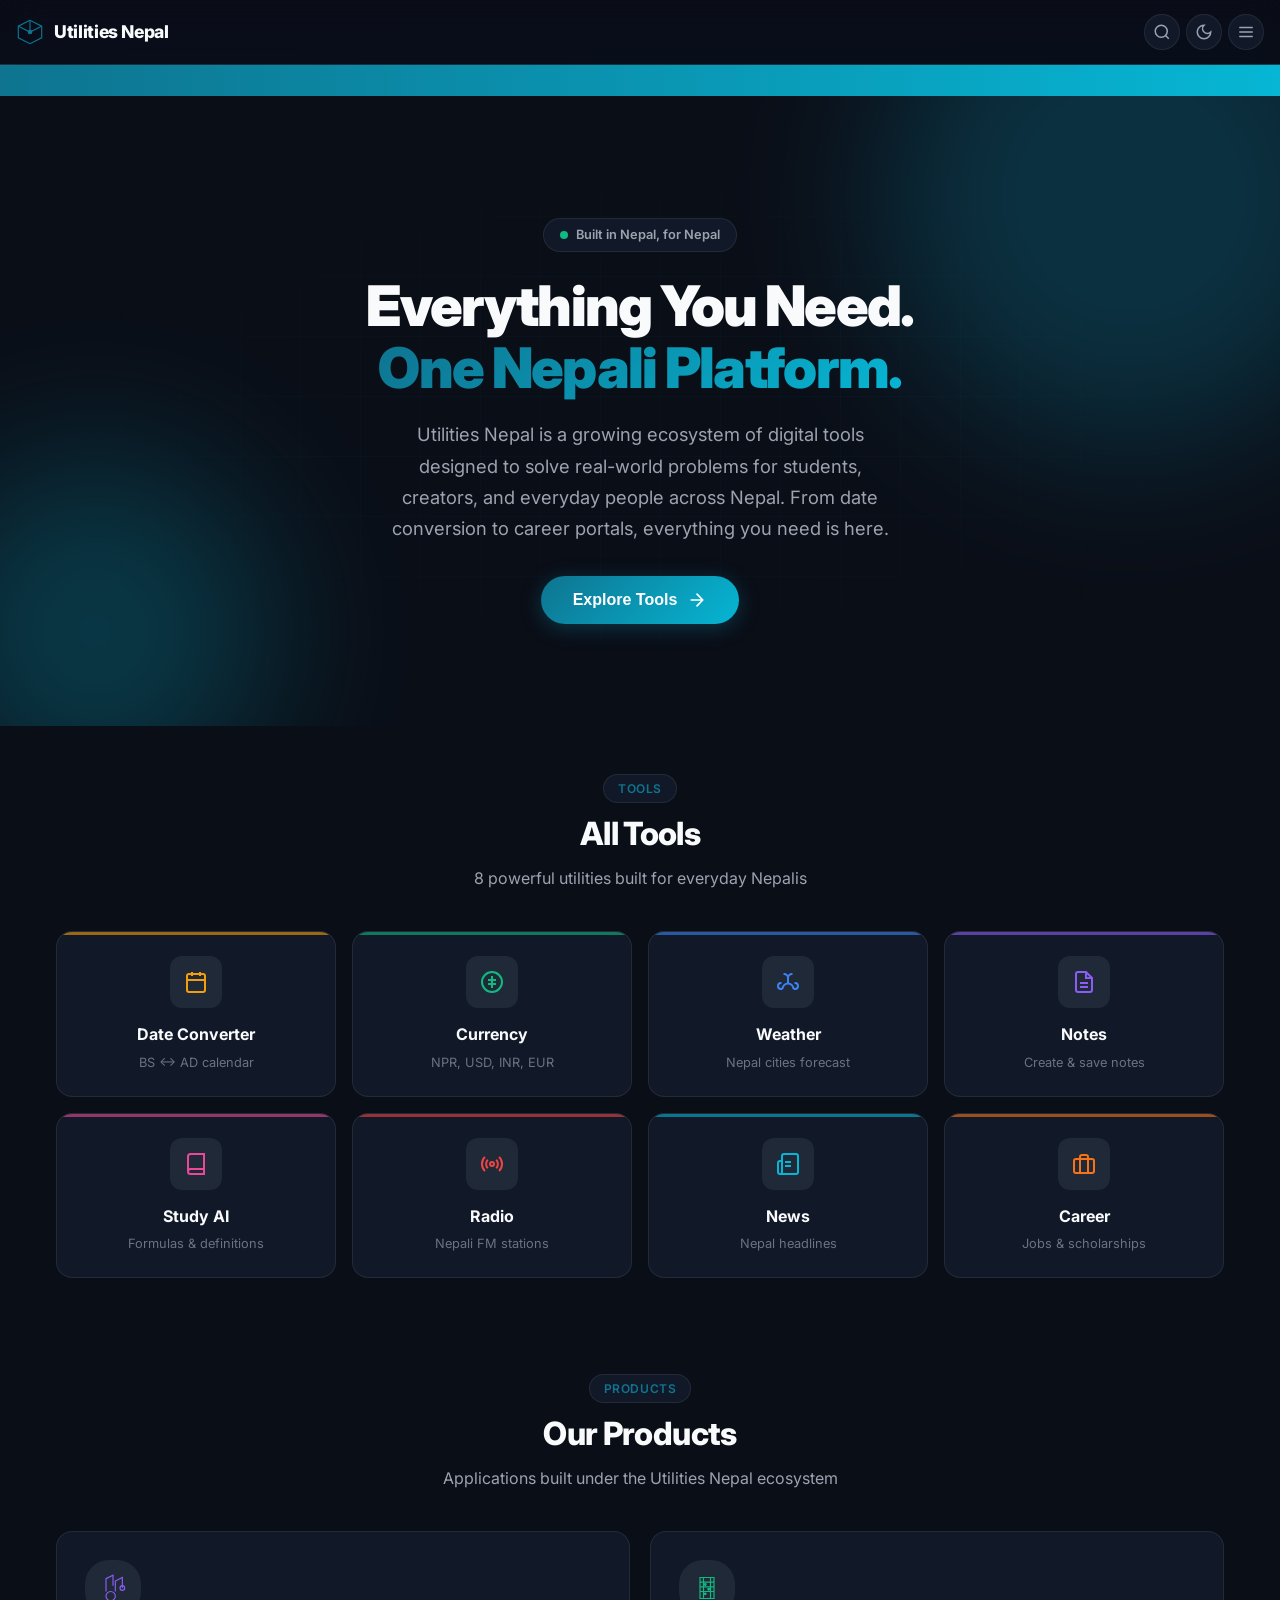
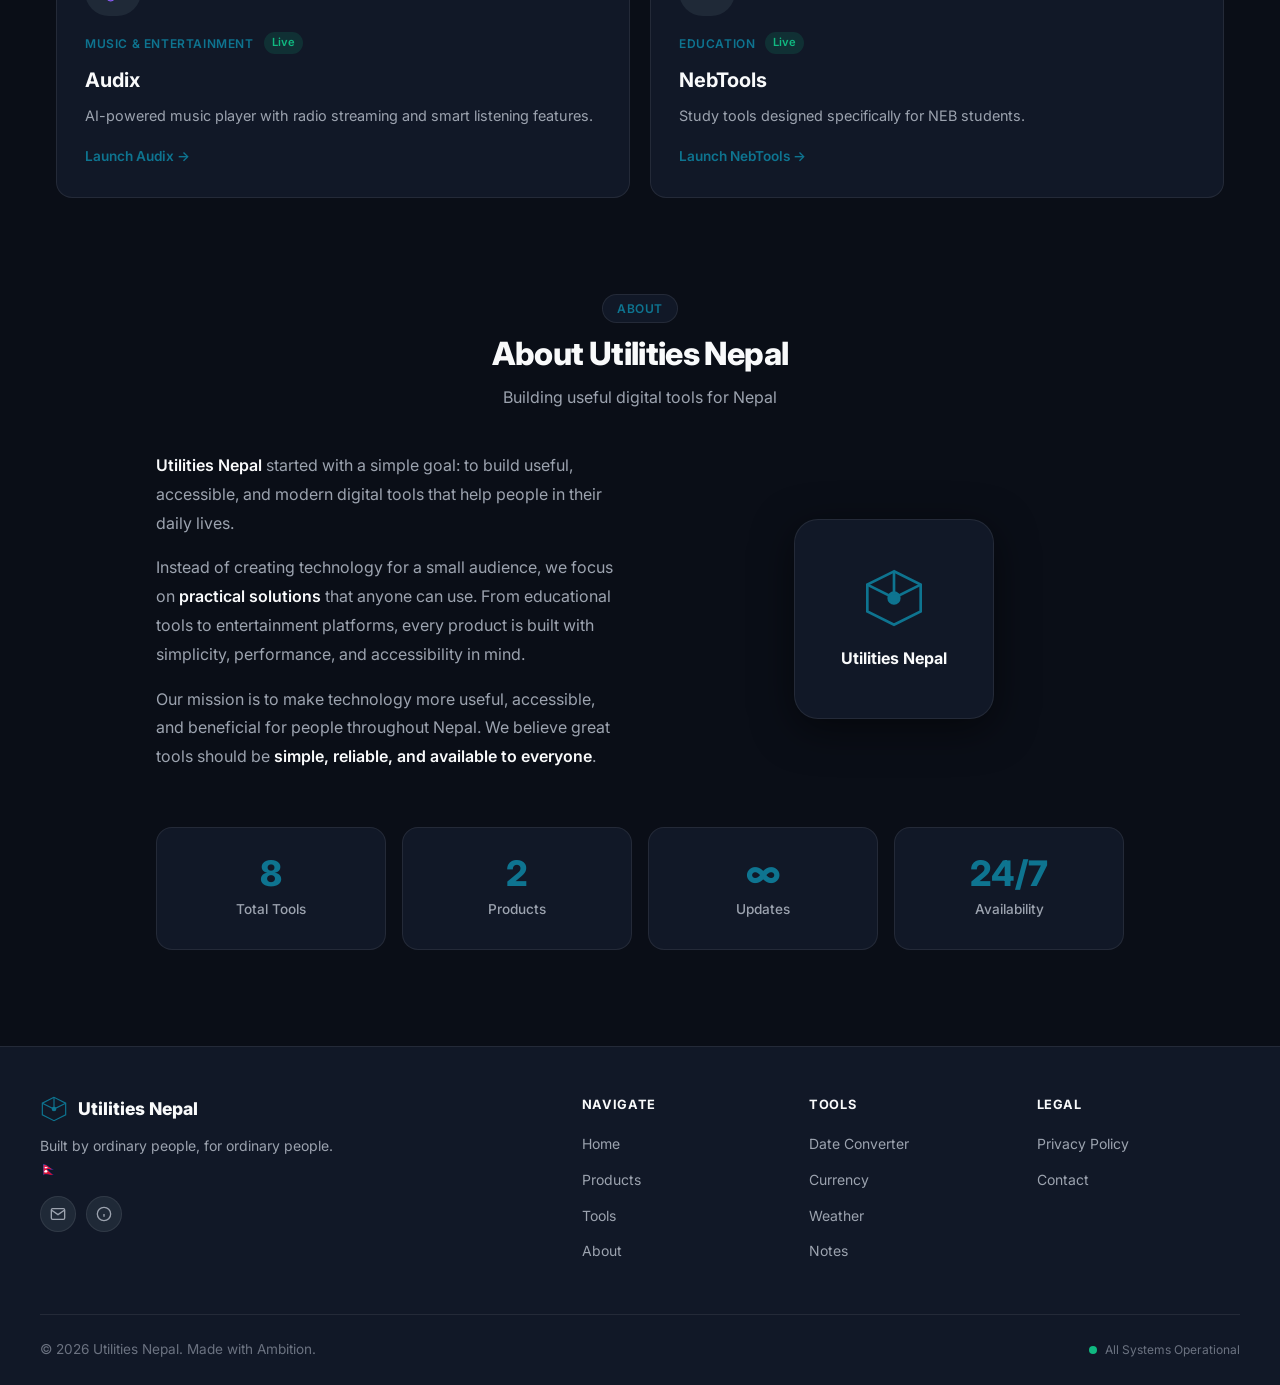
==== commit 6a129c7c: "Add files via upload" ====
--- a/index.html
+++ b/index.html
@@ -46,51 +46,7 @@
 </div>
 </nav>
 
-<!-- Tab Bar (Tool Navigation) -->
-<div class="tab-bar" id="tabBar">
-<div class="tab-bar-scroll">
-<button class="tab-item active" data-page="dashboard" onclick="app.navigate('dashboard')">
-<svg viewBox="0 0 24 24" fill="none" stroke="currentColor" stroke-width="2"><path d="M3 9l9-7 9 7v11a2 2 0 0 1-2 2H5a2 2 0 0 1-2-2z"/><polyline points="9 22 9 12 15 12 15 22"/></svg>
-<span>Home</span>
-</button>
-<button class="tab-item" data-page="tools" onclick="app.navigate('products')">
-<svg viewBox="0 0 24 24" fill="none" stroke="currentColor" stroke-width="2"><rect x="3" y="3" width="7" height="7" rx="1"/><rect x="14" y="3" width="7" height="7" rx="1"/><rect x="3" y="14" width="7" height="7" rx="1"/><rect x="14" y="14" width="7" height="7" rx="1"/></svg>
-<span>Products</span>
-</button>
-<button class="tab-item" data-page="date" onclick="app.navigate('date')">
-<svg viewBox="0 0 24 24" fill="none" stroke="currentColor" stroke-width="2"><rect x="3" y="4" width="18" height="18" rx="2"/><path d="M16 2v4M8 2v4M3 10h18"/></svg>
-<span>Date</span>
-</button>
-<button class="tab-item" data-page="currency" onclick="app.navigate('currency')">
-<svg viewBox="0 0 24 24" fill="none" stroke="currentColor" stroke-width="2"><circle cx="12" cy="12" r="10"/><path d="M12 6v12M8 10h8M8 14h8"/></svg>
-<span>Currency</span>
-</button>
-<button class="tab-item" data-page="weather" onclick="app.navigate('weather')">
-<svg viewBox="0 0 24 24" fill="none" stroke="currentColor" stroke-width="2"><path d="M17.5 19c0-3.037-2.463-5.5-5.5-5.5S6.5 15.963 6.5 19"/><path d="M17.5 19H19a3 3 0 0 0 3-3 3 3 0 0 0-3-3h-.5"/><path d="M6.5 19H5a3 3 0 0 1-3-3 3 3 0 0 1 3-3h.5"/><path d="M12 13.5V8"/><path d="M12 8a4 4 0 0 1 4-4h.5"/><path d="M12 8a4 4 0 0 0-4-4h-.5"/></svg>
-<span>Weather</span>
-</button>
-<button class="tab-item" data-page="notes" onclick="app.navigate('notes')">
-<svg viewBox="0 0 24 24" fill="none" stroke="currentColor" stroke-width="2"><path d="M14 2H6a2 2 0 0 0-2 2v16a2 2 0 0 0 2 2h12a2 2 0 0 0 2-2V8z"/><polyline points="14 2 14 8 20 8"/><line x1="16" y1="13" x2="8" y2="13"/><line x1="16" y1="17" x2="8" y2="17"/></svg>
-<span>Notes</span>
-</button>
-<button class="tab-item" data-page="study" onclick="app.navigate('study')">
-<svg viewBox="0 0 24 24" fill="none" stroke="currentColor" stroke-width="2"><path d="M4 19.5A2.5 2.5 0 0 1 6.5 17H20"/><path d="M6.5 2H20v20H6.5A2.5 2.5 0 0 1 4 19.5v-15A2.5 2.5 0 0 1 6.5 2z"/></svg>
-<span>Study</span>
-</button>
-<button class="tab-item" data-page="radio" onclick="app.navigate('radio')">
-<svg viewBox="0 0 24 24" fill="none" stroke="currentColor" stroke-width="2"><path d="M4.9 19.1C1 15.2 1 8.8 4.9 4.9"/><path d="M7.8 16.2c-2.3-2.3-2.3-6.1 0-8.5"/><circle cx="12" cy="12" r="2"/><path d="M16.2 7.8c2.3 2.3 2.3 6.1 0 8.5"/><path d="M19.1 4.9C23 8.8 23 15.1 19.1 19"/></svg>
-<span>Radio</span>
-</button>
-<button class="tab-item" data-page="news" onclick="app.navigate('news')">
-<svg viewBox="0 0 24 24" fill="none" stroke="currentColor" stroke-width="2"><path d="M4 22h16a2 2 0 0 0 2-2V4a2 2 0 0 0-2-2H8a2 2 0 0 0-2 2v16a2 2 0 0 1-4 0v-9a2 2 0 0 1 2-2h2"/><path d="M9 10h6"/><path d="M9 14h6"/></svg>
-<span>News</span>
-</button>
-<button class="tab-item" data-page="career" onclick="app.navigate('career')">
-<svg viewBox="0 0 24 24" fill="none" stroke="currentColor" stroke-width="2"><rect x="2" y="7" width="20" height="14" rx="2"/><path d="M16 21V5a2 2 0 0 0-2-2h-4a2 2 0 0 0-2 2v16"/></svg>
-<span>Career</span>
-</button>
-</div>
-</div>
+
 
 <!-- Mobile Menu Drawer -->
 <div class="menu-drawer" id="menuDrawer" aria-hidden="true">
@@ -107,6 +63,26 @@
 </div>
 <div class="menu-drawer-body">
 <div class="menu-section">
+<div class="menu-section-title">Navigation</div>
+<a href="#dashboard" class="menu-item" onclick="app.navigate('dashboard'); app.closeMenu();">
+<svg viewBox="0 0 24 24" fill="none" stroke="currentColor" stroke-width="2"><path d="M3 9l9-7 9 7v11a2 2 0 0 1-2 2H5a2 2 0 0 1-2-2z"/><polyline points="9 22 9 12 15 12 15 22"/></svg>
+<span>Home</span>
+</a>
+<a href="#tools" class="menu-item" onclick="app.navigate('tools'); app.closeMenu();">
+<svg viewBox="0 0 24 24" fill="none" stroke="currentColor" stroke-width="2"><rect x="3" y="3" width="7" height="7" rx="1"/><rect x="14" y="3" width="7" height="7" rx="1"/><rect x="3" y="14" width="7" height="7" rx="1"/><rect x="14" y="14" width="7" height="7" rx="1"/></svg>
+<span>Tools</span>
+</a>
+<a href="#products" class="menu-item" onclick="app.navigate('products'); app.closeMenu();">
+<svg viewBox="0 0 24 24" fill="none" stroke="currentColor" stroke-width="2"><path d="M21 16V8a2 2 0 0 0-1-1.73l-7-4a2 2 0 0 0-2 0l-7 4A2 2 0 0 0 3 8v8a2 2 0 0 0 1 1.73l7 4a2 2 0 0 0 2 0l7-4A2 2 0 0 0 21 16z"/><polyline points="3.27 6.96 12 12.01 20.73 6.96"/><line x1="12" y1="22.08" x2="12" y2="12"/></svg>
+<span>Products</span>
+</a>
+<a href="about.html" class="menu-item" onclick="app.closeMenu()">
+<svg viewBox="0 0 24 24" fill="none" stroke="currentColor" stroke-width="2"><circle cx="12" cy="12" r="10"/><path d="M12 16v-4M12 8h.01"/></svg>
+<span>About</span>
+</a>
+</div>
+<div class="menu-divider"></div>
+<div class="menu-section">
 <div class="menu-section-title">Tools</div>
 <a href="#date" class="menu-item" onclick="app.navigate('date'); app.closeMenu();">
 <svg viewBox="0 0 24 24" fill="none" stroke="currentColor" stroke-width="2"><rect x="3" y="4" width="18" height="18" rx="2"/><path d="M16 2v4M8 2v4M3 10h18"/></svg>
@@ -143,14 +119,10 @@
 </div>
 <div class="menu-divider"></div>
 <div class="menu-section">
-<div class="menu-section-title">Pages</div>
-<a href="about.html" class="menu-item" onclick="app.closeMenu()">
-<svg viewBox="0 0 24 24" fill="none" stroke="currentColor" stroke-width="2"><circle cx="12" cy="12" r="10"/><path d="M12 16v-4M12 8h.01"/></svg>
-<span>About</span>
-</a>
+<div class="menu-section-title">Info</div>
 <a href="privacy.html" class="menu-item" onclick="app.closeMenu()">
 <svg viewBox="0 0 24 24" fill="none" stroke="currentColor" stroke-width="2"><rect x="3" y="11" width="18" height="11" rx="2" ry="2"/><path d="M7 11V7a5 5 0 0 1 10 0v4"/></svg>
-<span>Privacy</span>
+<span>Privacy Policy</span>
 </a>
 <a href="mailto:utilitiesnepal@gmail.com" class="menu-item">
 <svg viewBox="0 0 24 24" fill="none" stroke="currentColor" stroke-width="2"><path d="M4 4h16c1.1 0 2 .9 2 2v12c0 1.1-.9 2-2 2H4c-1.1 0-2-.9-2-2V6c0-1.1.9-2 2-2z"/><polyline points="22,6 12,13 2,6"/></svg>
--- a/css/style.css
+++ b/css/style.css
@@ -1,12 +1,11 @@
 /* ============================================
-   UTILITIES NEPAL v3 - Complete Stylesheet
+   UTILITIES NEPAL v2 - Complete Stylesheet
    ============================================ */
 
 :root {
   --primary: #0E7490;
   --primary-light: #0891B2;
   --accent: #06B6D4;
-  --accent-glow: rgba(6, 182, 212, 0.15);
   --dark: #0A0E17;
   --surface: #111827;
   --surface-light: #1F2937;
@@ -18,14 +17,11 @@
   --border-hover: rgba(255,255,255,0.15);
   --shadow: 0 4px 20px rgba(0,0,0,0.4);
   --shadow-lg: 0 10px 40px rgba(0,0,0,0.5);
-  --shadow-card: 0 2px 12px rgba(0,0,0,0.3);
-  --shadow-card-hover: 0 8px 32px rgba(0,0,0,0.5);
   --radius: 12px;
   --radius-lg: 16px;
   --radius-xl: 24px;
   --radius-full: 9999px;
   --transition: 0.25s ease;
-  --transition-smooth: 0.35s cubic-bezier(0.4, 0, 0.2, 1);
   --font: 'Inter', -apple-system, BlinkMacSystemFont, sans-serif;
   --font-nepali: 'Noto Sans Devanagari', 'Inter', sans-serif;
 }
@@ -42,9 +38,6 @@
   --border-hover: rgba(15,23,42,0.15);
   --shadow: 0 4px 20px rgba(0,0,0,0.08);
   --shadow-lg: 0 10px 40px rgba(0,0,0,0.1);
-  --shadow-card: 0 2px 12px rgba(0,0,0,0.06);
-  --shadow-card-hover: 0 8px 32px rgba(0,0,0,0.12);
-  --accent-glow: rgba(14, 116, 144, 0.1);
 }
 
 *, *::before, *::after { box-sizing: border-box; margin: 0; padding: 0; }
@@ -73,72 +66,61 @@
 .skip-link:focus { top: 12px; }
 
 /* ============================================
-   NAVBAR - Enhanced Sticky Header
+   NAVBAR
    ============================================ */
 .navbar {
   position: fixed; top: 0; left: 0; right: 0; z-index: 1000;
   backdrop-filter: blur(20px) saturate(180%);
   -webkit-backdrop-filter: blur(20px) saturate(180%);
-  background: rgba(10,14,23,0.8);
+  background: rgba(10,14,23,0.7);
   border-bottom: 1px solid var(--border);
   transition: all var(--transition);
 }
-[data-theme="light"] .navbar { background: rgba(248,250,252,0.85); }
-.navbar.scrolled {
-  box-shadow: var(--shadow-lg);
-  background: rgba(10,14,23,0.95);
-}
-[data-theme="light"] .navbar.scrolled { background: rgba(248,250,252,0.95); }
+[data-theme="light"] .navbar { background: rgba(248,250,252,0.7); }
 
 .nav-container {
   max-width: 1280px; margin: 0 auto; padding: 0 16px;
   display: flex; align-items: center; justify-content: space-between; height: 64px;
 }
 
-/* Logo */
 .nav-logo {
   display: flex; align-items: center; gap: 10px;
   text-decoration: none; color: var(--text);
   font-weight: 800; font-size: 1.1rem; letter-spacing: -0.02em;
-  flex-shrink: 0;
 }
 .logo-icon { width: 28px; height: 28px; color: var(--primary); flex-shrink: 0; }
 
-/* Desktop Center Navigation */
-.nav-desktop-links {
-  display: flex;
-  align-items: center;
-  gap: 4px;
-  position: absolute;
-  left: 50%;
-  transform: translateX(-50%);
-}
-.nav-desktop-links .nav-link {
-  text-decoration: none;
-  color: var(--text-secondary);
-  font-weight: 600;
-  font-size: 0.875rem;
-  padding: 8px 16px;
-  border-radius: var(--radius);
+.nav-toggle {
+  display: none; flex-direction: column; gap: 4px;
+  background: none; border: none; cursor: pointer; padding: 8px;
+}
+.nav-toggle span {
+  display: block; width: 22px; height: 2px;
+  background: var(--text); border-radius: var(--radius-full);
   transition: all var(--transition);
-  white-space: nowrap;
-}
-.nav-desktop-links .nav-link:hover,
-.nav-desktop-links .nav-link.active {
-  color: var(--text);
-  background: var(--surface-light);
-}
-.nav-desktop-links .nav-link.active {
-  color: var(--primary);
+}
+.nav-toggle[aria-expanded="true"] span:nth-child(1) { transform: rotate(45deg) translate(4px, 4px); }
+.nav-toggle[aria-expanded="true"] span:nth-child(2) { opacity: 0; }
+.nav-toggle[aria-expanded="true"] span:nth-child(3) { transform: rotate(-45deg) translate(4px, -4px); }
+
+.nav-menu {
+  display: flex; align-items: center; gap: 8px;
+}
+.nav-links {
+  display: flex; list-style: none; gap: 4px;
+}
+.nav-link {
+  text-decoration: none; color: var(--text-secondary);
+  font-weight: 500; font-size: 0.875rem; padding: 8px 14px;
+  border-radius: var(--radius); transition: all var(--transition);
+}
+.nav-link:hover, .nav-link.active {
+  color: var(--text); background: var(--surface-light);
 }
 
 .nav-actions {
-  display: flex;
-  align-items: center;
-  gap: 6px;
-  margin-left: auto;
-  padding-left: 0;
-  border-left: none;
+  display: flex; align-items: center; gap: 6px; margin-left: 12px;
+  padding-left: 12px; border-left: 1px solid var(--border);
 }
 
 .icon-btn {
@@ -150,62 +132,12 @@
 }
 .icon-btn:hover {
   background: var(--surface-light); color: var(--text); border-color: var(--border-hover);
-  transform: translateY(-1px);
 }
 .icon-btn svg { width: 18px; height: 18px; }
 
 #themeToggle .sun { display: none; }
 [data-theme="light"] #themeToggle .sun { display: block; }
 [data-theme="light"] #themeToggle .moon { display: none; }
-
-/* ============================================
-   NOTICE BAR - Scrolling News Ticker
-   ============================================ */
-.notice-bar {
-  position: fixed;
-  top: 64px;
-  left: 0;
-  right: 0;
-  z-index: 998;
-  background: linear-gradient(90deg, var(--primary), var(--accent));
-  color: white;
-  height: 36px;
-  overflow: hidden;
-  display: flex;
-  align-items: center;
-}
-.notice-bar-inner {
-  display: flex;
-  align-items: center;
-  white-space: nowrap;
-  animation: scrollNotice 30s linear infinite;
-  padding-left: 100%;
-}
-.notice-bar:hover .notice-bar-inner {
-  animation-play-state: paused;
-}
-.notice-bar-item {
-  display: inline-flex;
-  align-items: center;
-  gap: 8px;
-  padding: 0 32px;
-  font-size: 0.8rem;
-  font-weight: 600;
-  opacity: 0.95;
-}
-.notice-bar-item::before {
-  content: '';
-  display: inline-block;
-  width: 6px;
-  height: 6px;
-  background: rgba(255,255,255,0.8);
-  border-radius: 50%;
-  flex-shrink: 0;
-}
-@keyframes scrollNotice {
-  0% { transform: translateX(0); }
-  100% { transform: translateX(-100%); }
-}
 
 /* ============================================
    SEARCH OVERLAY
@@ -273,7 +205,7 @@
    MAIN CONTENT & PAGES
    ============================================ */
 .main-content {
-  padding-top: 100px;
+  padding-top: 64px;
   min-height: 100vh;
 }
 
@@ -298,680 +230,119 @@
 }
 
 /* ============================================
-   HERO SECTION - Enhanced
-   ============================================ */
-.hero-section {
-  position: relative;
-  padding: 100px 16px 80px;
-  text-align: center;
-  overflow: hidden;
-}
-.hero-section::before {
-  content: '';
-  position: absolute;
-  inset: 0;
-  background:
-    radial-gradient(800px circle at 50% 0%, rgba(14,116,144,0.12), transparent 60%),
-    radial-gradient(600px circle at 80% 50%, rgba(6,182,212,0.06), transparent 50%);
+   DASHBOARD
+   ============================================ */
+.dashboard-hero {
+  position: relative; padding: 60px 16px 40px;
+  text-align: center; overflow: hidden;
+}
+.dashboard-hero::before {
+  content: ''; position: absolute; inset: 0;
+  background: radial-gradient(600px circle at 50% 0%, rgba(14,116,144,0.15), transparent 60%);
   pointer-events: none;
 }
+
 .hero-badge {
-  display: inline-flex;
-  align-items: center;
-  gap: 8px;
-  padding: 8px 20px;
-  background: var(--surface);
-  border: 1px solid var(--border);
-  border-radius: var(--radius-full);
-  font-size: 0.85rem;
-  font-weight: 600;
-  color: var(--text-secondary);
-  margin-bottom: 28px;
-  position: relative;
-  z-index: 1;
+  display: inline-flex; align-items: center; gap: 8px;
+  padding: 6px 16px; background: var(--surface);
+  border: 1px solid var(--border); border-radius: var(--radius-full);
+  font-size: 0.8rem; font-weight: 600; color: var(--text-secondary);
+  margin-bottom: 24px;
 }
 .hero-badge .dot {
-  width: 8px;
-  height: 8px;
-  background: #10B981;
-  border-radius: 50%;
+  width: 8px; height: 8px; background: #10B981; border-radius: 50%;
   animation: pulse 2s ease infinite;
 }
 @keyframes pulse { 0%,100%{opacity:1;transform:scale(1)} 50%{opacity:0.5;transform:scale(1.2)} }
 
 .hero-title {
-  font-size: clamp(2.2rem, 6vw, 3.8rem);
-  font-weight: 900;
-  line-height: 1.1;
-  letter-spacing: -0.03em;
-  margin-bottom: 20px;
-  position: relative;
-  z-index: 1;
+  font-size: clamp(2rem, 6vw, 3.5rem); font-weight: 900;
+  line-height: 1.1; letter-spacing: -0.03em; margin-bottom: 16px;
 }
 .hero-title .highlight {
   background: linear-gradient(135deg, var(--primary), var(--accent));
-  -webkit-background-clip: text;
-  -webkit-text-fill-color: transparent;
-  background-clip: text;
+  -webkit-background-clip: text; -webkit-text-fill-color: transparent; background-clip: text;
 }
 
 .hero-subtitle {
-  font-size: clamp(1rem, 2.5vw, 1.2rem);
-  color: var(--text-secondary);
-  max-width: 560px;
-  margin: 0 auto 36px;
+  font-size: clamp(0.95rem, 2.5vw, 1.15rem);
+  color: var(--text-secondary); max-width: 520px; margin: 0 auto 32px;
   line-height: 1.7;
-  position: relative;
-  z-index: 1;
-}
-
-.hero-cta {
-  position: relative;
-  z-index: 1;
-  display: inline-flex;
-  gap: 16px;
-  flex-wrap: wrap;
-  justify-content: center;
-}
-.btn-hero {
-  display: inline-flex;
-  align-items: center;
-  gap: 10px;
-  padding: 14px 32px;
-  border-radius: var(--radius-full);
-  font-weight: 700;
-  font-size: 1rem;
-  cursor: pointer;
-  border: none;
-  outline: none;
-  transition: all var(--transition-smooth);
-  font-family: inherit;
-  text-decoration: none;
-}
-.btn-hero-primary {
-  background: linear-gradient(135deg, var(--primary), var(--accent));
-  color: white;
-  box-shadow: 0 4px 20px rgba(14,116,144,0.35);
-}
-.btn-hero-primary:hover {
-  transform: translateY(-3px);
-  box-shadow: 0 8px 30px rgba(14,116,144,0.5);
-}
-.btn-hero-secondary {
-  background: var(--surface);
-  color: var(--text);
-  border: 1px solid var(--border);
-}
-.btn-hero-secondary:hover {
-  background: var(--surface-light);
-  border-color: var(--border-hover);
-  transform: translateY(-3px);
-}
-
-/* Hero Stats */
-.hero-stats-bar {
-  display: flex;
-  justify-content: center;
-  gap: 48px;
-  flex-wrap: wrap;
-  margin-top: 48px;
-  position: relative;
-  z-index: 1;
-}
-.hero-stat {
-  text-align: center;
-}
-.hero-stat-num {
-  display: block;
-  font-size: 2rem;
-  font-weight: 800;
-  line-height: 1;
-  background: linear-gradient(135deg, var(--primary), var(--accent));
-  -webkit-background-clip: text;
-  -webkit-text-fill-color: transparent;
-  background-clip: text;
-}
-.hero-stat-label {
-  font-size: 0.8rem;
-  color: var(--text-muted);
-  font-weight: 500;
-  margin-top: 4px;
-}
-
-/* ============================================
-   SECTION HEADERS
-   ============================================ */
-.section-header {
-  text-align: center;
-  padding: 64px 16px 40px;
-  max-width: 600px;
-  margin: 0 auto;
-}
-.section-tag {
-  display: inline-block;
-  padding: 4px 14px;
-  background: rgba(14,116,144,0.1);
-  border: 1px solid rgba(14,116,144,0.2);
-  border-radius: var(--radius-full);
-  font-size: 0.75rem;
-  font-weight: 700;
-  color: var(--primary);
-  text-transform: uppercase;
-  letter-spacing: 0.06em;
-  margin-bottom: 12px;
-}
-.section-heading {
-  font-size: clamp(1.5rem, 4vw, 2.2rem);
-  font-weight: 800;
-  line-height: 1.2;
-  letter-spacing: -0.02em;
-  margin-bottom: 12px;
-}
-.section-desc {
-  font-size: 1rem;
-  color: var(--text-secondary);
-  line-height: 1.7;
-}
-
-/* ============================================
-   TOOLS GRID - Enhanced
-   ============================================ */
-.tools-section {
-  padding: 0 16px 64px;
-  max-width: 1200px;
-  margin: 0 auto;
-}
+}
+
+.hero-stats {
+  display: flex; justify-content: center; gap: 40px; flex-wrap: wrap;
+}
+.stat-item { text-align: center; }
+.stat-num { display: block; font-size: 1.8rem; font-weight: 800; line-height: 1; }
+.stat-label { font-size: 0.8rem; color: var(--text-muted); font-weight: 500; }
+
+/* Quick Launch Grid */
+.quick-launch {
+  padding: 24px 16px 48px; max-width: 1200px; margin: 0 auto;
+}
+.quick-launch-title {
+  font-size: 1.1rem; font-weight: 700; margin-bottom: 20px;
+  display: flex; align-items: center; gap: 8px;
+}
+
 .tools-grid {
   display: grid;
-  grid-template-columns: repeat(4, 1fr);
-  gap: 16px;
+  grid-template-columns: repeat(auto-fill, minmax(160px, 1fr));
+  gap: 12px;
 }
 
 .tool-card {
-  background: var(--surface);
-  border: 1px solid var(--border);
-  border-radius: var(--radius-lg);
-  padding: 24px 16px;
-  text-align: center;
-  text-decoration: none;
-  color: var(--text);
-  transition: all var(--transition-smooth);
-  cursor: pointer;
-  position: relative;
-  overflow: hidden;
-  box-shadow: var(--shadow-card);
+  background: var(--surface); border: 1px solid var(--border);
+  border-radius: var(--radius-lg); padding: 20px 16px;
+  text-align: center; text-decoration: none; color: var(--text);
+  transition: all var(--transition); cursor: pointer;
+  position: relative; overflow: hidden;
 }
 .tool-card::before {
-  content: '';
-  position: absolute;
-  top: 0;
-  left: 0;
-  right: 0;
-  height: 3px;
-  background: var(--card-color, var(--primary));
-  opacity: 0.6;
-  transition: all var(--transition);
-}
-.tool-card::after {
-  content: '';
-  position: absolute;
-  inset: 0;
-  background: radial-gradient(circle at 50% 0%, var(--accent-glow), transparent 70%);
-  opacity: 0;
+  content: ''; position: absolute; top: 0; left: 0; right: 0; height: 3px;
+  background: var(--card-color, var(--primary)); opacity: 0.6;
   transition: opacity var(--transition);
-  pointer-events: none;
 }
 .tool-card:hover {
-  transform: translateY(-6px);
-  border-color: var(--border-hover);
-  box-shadow: var(--shadow-card-hover);
-}
-.tool-card:hover::before { opacity: 1; height: 4px; }
-.tool-card:hover::after { opacity: 1; }
+  transform: translateY(-4px); border-color: var(--border-hover);
+  box-shadow: var(--shadow);
+}
+.tool-card:hover::before { opacity: 1; }
 
 .tool-icon {
-  width: 52px;
-  height: 52px;
-  border-radius: var(--radius);
-  background: var(--surface-light);
-  display: flex;
-  align-items: center;
-  justify-content: center;
-  margin: 0 auto 14px;
-  color: var(--card-color, var(--primary));
-  transition: all var(--transition);
-  position: relative;
-  z-index: 1;
-}
-.tool-card:hover .tool-icon {
-  transform: scale(1.1);
-  background: var(--card-color, var(--primary));
-  color: white;
+  width: 48px; height: 48px; border-radius: var(--radius);
+  background: var(--surface-light); display: flex;
+  align-items: center; justify-content: center;
+  margin: 0 auto 12px; color: var(--card-color, var(--primary));
 }
 .tool-icon svg { width: 24px; height: 24px; }
 
-.tool-name {
-  font-size: 0.95rem;
-  font-weight: 700;
-  margin-bottom: 6px;
-  position: relative;
-  z-index: 1;
-}
-.tool-desc {
-  font-size: 0.78rem;
-  color: var(--text-muted);
-  line-height: 1.4;
-  position: relative;
-  z-index: 1;
-}
-
-/* ============================================
-   PRODUCTS SECTION
-   ============================================ */
-.products-section {
-  padding: 0 16px 64px;
-  max-width: 1200px;
-  margin: 0 auto;
-}
-.products-grid {
-  display: grid;
-  grid-template-columns: repeat(3, 1fr);
-  gap: 20px;
-}
-
-.product-card {
-  background: var(--surface);
-  border: 1px solid var(--border);
-  border-radius: var(--radius-xl);
-  overflow: hidden;
-  text-decoration: none;
-  color: var(--text);
-  transition: all var(--transition-smooth);
-  display: flex;
-  flex-direction: column;
-  box-shadow: var(--shadow-card);
-}
-.product-card:hover {
-  transform: translateY(-6px);
-  border-color: var(--border-hover);
-  box-shadow: var(--shadow-card-hover);
-}
-
-.product-image {
-  width: 100%;
-  height: 180px;
-  background: linear-gradient(135deg, var(--surface-light), var(--surface-lighter));
-  display: flex;
-  align-items: center;
-  justify-content: center;
-  position: relative;
-  overflow: hidden;
-}
-.product-image::before {
-  content: '';
-  position: absolute;
-  inset: 0;
-  background: radial-gradient(circle at 30% 30%, var(--accent-glow), transparent 60%);
-}
-.product-image svg {
-  width: 64px;
-  height: 64px;
-  color: var(--primary);
-  opacity: 0.8;
-  position: relative;
-  z-index: 1;
-}
-.product-image .product-img-placeholder {
-  font-size: 3rem;
-  position: relative;
-  z-index: 1;
-}
-
-.product-info {
-  padding: 24px;
-  flex: 1;
-  display: flex;
-  flex-direction: column;
-}
-.product-name {
-  font-size: 1.1rem;
-  font-weight: 700;
-  margin-bottom: 8px;
-}
-.product-desc {
-  font-size: 0.875rem;
-  color: var(--text-secondary);
-  line-height: 1.6;
-  flex: 1;
-  margin-bottom: 16px;
-}
-.product-btn {
-  display: inline-flex;
-  align-items: center;
-  justify-content: center;
-  gap: 8px;
-  padding: 10px 20px;
-  background: linear-gradient(135deg, var(--primary), var(--accent));
-  color: white;
-  border: none;
-  border-radius: var(--radius-full);
-  font-weight: 600;
-  font-size: 0.85rem;
-  cursor: pointer;
-  text-decoration: none;
-  transition: all var(--transition);
-  font-family: inherit;
-}
-.product-btn:hover {
-  transform: translateY(-2px);
-  box-shadow: 0 4px 15px rgba(14,116,144,0.35);
-}
-
-/* ============================================
-   ABOUT SECTION - With Stats
-   ============================================ */
-.about-section {
-  padding: 0 16px 64px;
-  max-width: 1200px;
-  margin: 0 auto;
-}
-.about-content {
-  display: grid;
-  grid-template-columns: 1fr 1fr;
-  gap: 48px;
-  align-items: center;
-}
-.about-text p {
-  font-size: 1rem;
-  color: var(--text-secondary);
-  line-height: 1.8;
-  margin-bottom: 16px;
-}
-.about-text p strong {
-  color: var(--text);
-}
-
-.about-features {
-  display: flex;
-  flex-direction: column;
-  gap: 12px;
-}
-.about-feature {
-  display: flex;
-  align-items: center;
-  gap: 12px;
-  padding: 12px 16px;
-  background: var(--surface);
-  border: 1px solid var(--border);
-  border-radius: var(--radius);
-  transition: all var(--transition);
-}
-.about-feature:hover {
-  border-color: var(--border-hover);
-  transform: translateX(4px);
-}
-.about-feature-icon {
-  width: 36px;
-  height: 36px;
-  border-radius: var(--radius);
-  background: rgba(14,116,144,0.1);
-  display: flex;
-  align-items: center;
-  justify-content: center;
-  font-size: 1.1rem;
-  flex-shrink: 0;
-}
-.about-feature-text {
-  font-size: 0.9rem;
-  font-weight: 600;
-  color: var(--text);
-}
-
-/* Stats Grid */
-.stats-grid {
-  display: grid;
-  grid-template-columns: repeat(4, 1fr);
-  gap: 16px;
-  padding: 0 16px 64px;
-  max-width: 1200px;
-  margin: 0 auto;
-}
-.stat-card {
-  background: var(--surface);
-  border: 1px solid var(--border);
-  border-radius: var(--radius-lg);
-  padding: 28px 20px;
-  text-align: center;
-  transition: all var(--transition-smooth);
-  box-shadow: var(--shadow-card);
-}
-.stat-card:hover {
-  transform: translateY(-4px);
-  border-color: var(--border-hover);
-  box-shadow: var(--shadow-card-hover);
-}
-.stat-card-icon {
-  width: 48px;
-  height: 48px;
-  border-radius: var(--radius);
-  background: rgba(14,116,144,0.1);
-  display: flex;
-  align-items: center;
-  justify-content: center;
-  margin: 0 auto 12px;
-  font-size: 1.4rem;
-}
-.stat-card-num {
-  font-size: 2rem;
-  font-weight: 800;
-  line-height: 1;
-  background: linear-gradient(135deg, var(--primary), var(--accent));
-  -webkit-background-clip: text;
-  -webkit-text-fill-color: transparent;
-  background-clip: text;
-  margin-bottom: 6px;
-}
-.stat-card-label {
-  font-size: 0.85rem;
-  color: var(--text-muted);
-  font-weight: 500;
-}
-
-/* ============================================
-   FOOTER - Modern
-   ============================================ */
-.footer {
-  background: var(--surface);
-  border-top: 1px solid var(--border);
-  padding: 56px 16px 24px;
-  margin-top: 48px;
-}
-.footer-container {
-  max-width: 1200px;
-  margin: 0 auto;
-}
-.footer-main {
-  display: grid;
-  grid-template-columns: 1.5fr 2fr;
-  gap: 64px;
-  margin-bottom: 40px;
-}
-.footer-brand {
-  max-width: 320px;
-}
-.footer-logo {
-  display: flex;
-  align-items: center;
-  gap: 10px;
-  text-decoration: none;
-  color: var(--text);
-  font-weight: 800;
-  font-size: 1.2rem;
-  margin-bottom: 16px;
-}
-.footer-logo .logo-icon {
-  width: 32px;
-  height: 32px;
-  color: var(--primary);
-}
-.footer-tagline {
-  font-size: 0.9rem;
-  color: var(--text-secondary);
-  line-height: 1.7;
-  margin-bottom: 20px;
-}
-.footer-social {
-  display: flex;
-  gap: 10px;
-}
-.footer-social-link {
-  width: 36px;
-  height: 36px;
-  border-radius: var(--radius);
-  background: var(--surface-light);
-  border: 1px solid var(--border);
-  display: flex;
-  align-items: center;
-  justify-content: center;
-  color: var(--text-secondary);
-  text-decoration: none;
-  transition: all var(--transition);
-}
-.footer-social-link:hover {
-  background: var(--primary);
-  color: white;
-  border-color: var(--primary);
-  transform: translateY(-2px);
-}
-
-.footer-links {
-  display: grid;
-  grid-template-columns: repeat(3, 1fr);
-  gap: 32px;
-}
-.footer-column {}
-.footer-heading {
-  font-size: 0.8rem;
-  font-weight: 700;
-  color: var(--text);
-  text-transform: uppercase;
-  letter-spacing: 0.06em;
-  margin-bottom: 20px;
-}
-.footer-column ul {
-  list-style: none;
-}
-.footer-column li {
-  margin-bottom: 10px;
-}
-.footer-column a {
-  color: var(--text-secondary);
-  text-decoration: none;
-  font-size: 0.875rem;
-  transition: all var(--transition);
-  display: inline-block;
-}
-.footer-column a:hover {
-  color: var(--primary);
-  transform: translateX(2px);
-}
-
-.footer-bottom {
-  display: flex;
-  justify-content: space-between;
-  align-items: center;
-  flex-wrap: wrap;
-  gap: 16px;
-  padding-top: 28px;
-  border-top: 1px solid var(--border);
-}
-.copyright {
-  font-size: 0.85rem;
-  color: var(--text-muted);
-}
-.footer-status {
-  display: flex;
-  align-items: center;
-  gap: 8px;
-  font-size: 0.8rem;
-  color: var(--text-muted);
-}
-.footer-status .dot {
-  width: 8px;
-  height: 8px;
-  background: #10B981;
-  border-radius: 50%;
-  animation: pulse 2s ease infinite;
-}
-
-/* ============================================
-   DASHBOARD (Legacy compatibility)
-   ============================================ */
-.dashboard-hero {
-  position: relative;
-  padding: 60px 16px 40px;
-  text-align: center;
-  overflow: hidden;
-}
-.dashboard-hero::before {
-  content: '';
-  position: absolute;
-  inset: 0;
-  background: radial-gradient(600px circle at 50% 0%, rgba(14,116,144,0.15), transparent 60%);
-  pointer-events: none;
-}
-
-.quick-launch {
-  padding: 24px 16px 48px;
-  max-width: 1200px;
-  margin: 0 auto;
-}
-.quick-launch-title {
-  font-size: 1.1rem;
-  font-weight: 700;
-  margin-bottom: 20px;
-  display: flex;
-  align-items: center;
-  gap: 8px;
-}
+.tool-name { font-size: 0.9rem; font-weight: 700; margin-bottom: 4px; }
+.tool-desc { font-size: 0.75rem; color: var(--text-muted); line-height: 1.4; }
 
 /* ============================================
    TOOL PAGES
    ============================================ */
 .tool-page {
-  max-width: 900px;
-  margin: 0 auto;
-  padding: 24px 16px 48px;
+  max-width: 900px; margin: 0 auto; padding: 24px 16px 48px;
 }
 
 .tool-container {
-  background: var(--surface);
-  border: 1px solid var(--border);
-  border-radius: var(--radius-lg);
-  padding: 24px;
+  background: var(--surface); border: 1px solid var(--border);
+  border-radius: var(--radius-lg); padding: 24px;
 }
 
 .tool-tabs {
-  display: flex;
-  gap: 4px;
-  margin-bottom: 24px;
-  border-bottom: 1px solid var(--border);
-  padding-bottom: 12px;
-  overflow-x: auto;
-  -webkit-overflow-scrolling: touch;
+  display: flex; gap: 4px; margin-bottom: 24px;
+  border-bottom: 1px solid var(--border); padding-bottom: 12px;
+  overflow-x: auto; -webkit-overflow-scrolling: touch;
 }
 .tool-tab {
-  padding: 8px 16px;
-  background: none;
-  border: none;
-  color: var(--text-secondary);
-  font-weight: 600;
-  font-size: 0.875rem;
-  cursor: pointer;
-  border-radius: var(--radius);
-  white-space: nowrap;
-  transition: all var(--transition);
-  font-family: inherit;
+  padding: 8px 16px; background: none; border: none;
+  color: var(--text-secondary); font-weight: 600; font-size: 0.875rem;
+  cursor: pointer; border-radius: var(--radius); white-space: nowrap;
+  transition: all var(--transition); font-family: inherit;
 }
 .tool-tab:hover { color: var(--text); background: var(--surface-light); }
 .tool-tab.active { color: var(--primary); background: rgba(14,116,144,0.1); }
@@ -982,56 +353,34 @@
 /* Form Elements */
 .form-group { margin-bottom: 20px; }
 .form-label {
-  display: block;
-  font-size: 0.8rem;
-  font-weight: 600;
-  color: var(--text-secondary);
-  margin-bottom: 6px;
-  text-transform: uppercase;
-  letter-spacing: 0.05em;
+  display: block; font-size: 0.8rem; font-weight: 600;
+  color: var(--text-secondary); margin-bottom: 6px; text-transform: uppercase; letter-spacing: 0.05em;
 }
 .form-input, .form-select, .form-textarea {
-  width: 100%;
-  padding: 12px 14px;
-  background: var(--surface-light);
-  border: 1px solid var(--border);
-  border-radius: var(--radius);
-  color: var(--text);
-  font-size: 1rem;
-  font-family: inherit;
-  transition: all var(--transition);
-  outline: none;
+  width: 100%; padding: 12px 14px; background: var(--surface-light);
+  border: 1px solid var(--border); border-radius: var(--radius);
+  color: var(--text); font-size: 1rem; font-family: inherit;
+  transition: all var(--transition); outline: none;
 }
 .form-input:focus, .form-select:focus, .form-textarea:focus {
-  border-color: var(--primary);
-  box-shadow: 0 0 0 3px rgba(14,116,144,0.15);
+  border-color: var(--primary); box-shadow: 0 0 0 3px rgba(14,116,144,0.15);
 }
 .form-textarea { min-height: 120px; resize: vertical; }
 
 .btn {
-  display: inline-flex;
-  align-items: center;
-  gap: 8px;
-  padding: 12px 24px;
-  border-radius: var(--radius-full);
-  font-weight: 600;
-  font-size: 0.9rem;
-  cursor: pointer;
-  border: none;
-  outline: none;
-  transition: all var(--transition);
-  font-family: inherit;
-  justify-content: center;
+  display: inline-flex; align-items: center; gap: 8px;
+  padding: 12px 24px; border-radius: var(--radius-full);
+  font-weight: 600; font-size: 0.9rem; cursor: pointer;
+  border: none; outline: none; transition: all var(--transition);
+  font-family: inherit; justify-content: center;
 }
 .btn-primary {
   background: linear-gradient(135deg, var(--primary), var(--accent));
-  color: white;
-  box-shadow: 0 4px 15px rgba(14,116,144,0.3);
+  color: white; box-shadow: 0 4px 15px rgba(14,116,144,0.3);
 }
 .btn-primary:hover { transform: translateY(-2px); box-shadow: 0 8px 25px rgba(14,116,144,0.4); }
 .btn-secondary {
-  background: var(--surface-light);
-  color: var(--text);
+  background: var(--surface-light); color: var(--text);
   border: 1px solid var(--border);
 }
 .btn-secondary:hover { background: var(--surface-lighter); border-color: var(--border-hover); }
@@ -1040,40 +389,26 @@
 
 /* Result Box */
 .result-box {
-  background: var(--surface-light);
-  border: 1px solid var(--border);
-  border-radius: var(--radius);
-  padding: 20px;
-  margin-top: 20px;
+  background: var(--surface-light); border: 1px solid var(--border);
+  border-radius: var(--radius); padding: 20px; margin-top: 20px;
   text-align: center;
 }
 .result-value {
-  font-size: 2rem;
-  font-weight: 800;
-  color: var(--primary);
+  font-size: 2rem; font-weight: 800; color: var(--primary);
   line-height: 1.2;
 }
 .result-label { font-size: 0.8rem; color: var(--text-muted); margin-top: 4px; }
 
 /* Converter Layout */
 .converter-row {
-  display: grid;
-  grid-template-columns: 1fr auto 1fr;
-  gap: 12px;
-  align-items: end;
-  margin-bottom: 20px;
+  display: grid; grid-template-columns: 1fr auto 1fr; gap: 12px;
+  align-items: end; margin-bottom: 20px;
 }
 .swap-btn {
-  width: 40px;
-  height: 40px;
-  border-radius: var(--radius-full);
-  background: var(--surface-light);
-  border: 1px solid var(--border);
-  color: var(--text-secondary);
-  cursor: pointer;
-  display: flex;
-  align-items: center;
-  justify-content: center;
+  width: 40px; height: 40px; border-radius: var(--radius-full);
+  background: var(--surface-light); border: 1px solid var(--border);
+  color: var(--text-secondary); cursor: pointer;
+  display: flex; align-items: center; justify-content: center;
   transition: all var(--transition);
 }
 .swap-btn:hover { background: var(--primary); color: white; border-color: var(--primary); transform: rotate(180deg); }
@@ -1083,147 +418,91 @@
    NOTES
    ============================================ */
 .notes-toolbar {
-  display: flex;
-  gap: 8px;
-  margin-bottom: 20px;
-  flex-wrap: wrap;
+  display: flex; gap: 8px; margin-bottom: 20px; flex-wrap: wrap;
 }
 .notes-list {
-  display: grid;
-  gap: 12px;
+  display: grid; gap: 12px;
 }
 .note-card {
-  background: var(--surface-light);
-  border: 1px solid var(--border);
-  border-radius: var(--radius);
-  padding: 16px;
-  transition: all var(--transition);
-  position: relative;
+  background: var(--surface-light); border: 1px solid var(--border);
+  border-radius: var(--radius); padding: 16px;
+  transition: all var(--transition); position: relative;
 }
 .note-card:hover { border-color: var(--border-hover); }
 .note-title { font-size: 1rem; font-weight: 700; margin-bottom: 6px; }
 .note-body { font-size: 0.875rem; color: var(--text-secondary); line-height: 1.6; }
 .note-meta {
-  display: flex;
-  justify-content: space-between;
-  align-items: center;
-  margin-top: 12px;
-  padding-top: 12px;
-  border-top: 1px solid var(--border);
+  display: flex; justify-content: space-between; align-items: center;
+  margin-top: 12px; padding-top: 12px; border-top: 1px solid var(--border);
 }
 .note-date { font-size: 0.75rem; color: var(--text-muted); }
 .note-actions { display: flex; gap: 6px; }
 .note-actions button {
-  padding: 4px 10px;
-  font-size: 0.75rem;
-  border-radius: var(--radius);
-  border: 1px solid var(--border);
-  background: var(--surface);
-  color: var(--text-secondary);
-  cursor: pointer;
-  transition: all var(--transition);
+  padding: 4px 10px; font-size: 0.75rem; border-radius: var(--radius);
+  border: 1px solid var(--border); background: var(--surface);
+  color: var(--text-secondary); cursor: pointer; transition: all var(--transition);
 }
 .note-actions button:hover { background: var(--primary); color: white; border-color: var(--primary); }
 
 .note-editor {
-  background: var(--surface-light);
-  border: 1px solid var(--border);
-  border-radius: var(--radius-lg);
-  padding: 20px;
-  margin-bottom: 24px;
+  background: var(--surface-light); border: 1px solid var(--border);
+  border-radius: var(--radius-lg); padding: 20px; margin-bottom: 24px;
 }
 
 /* ============================================
    STUDY ASSISTANT
    ============================================ */
 .study-search {
-  position: relative;
-  margin-bottom: 24px;
+  position: relative; margin-bottom: 24px;
 }
 .study-search input {
-  width: 100%;
-  padding: 14px 16px 14px 44px;
-  background: var(--surface-light);
-  border: 1px solid var(--border);
-  border-radius: var(--radius-lg);
-  color: var(--text);
-  font-size: 1rem;
-  font-family: inherit;
-  outline: none;
+  width: 100%; padding: 14px 16px 14px 44px;
+  background: var(--surface-light); border: 1px solid var(--border);
+  border-radius: var(--radius-lg); color: var(--text);
+  font-size: 1rem; font-family: inherit; outline: none;
 }
 .study-search input:focus { border-color: var(--primary); }
 .study-search svg {
-  position: absolute;
-  left: 14px;
-  top: 50%;
-  transform: translateY(-50%);
-  width: 20px;
-  height: 20px;
-  color: var(--text-muted);
+  position: absolute; left: 14px; top: 50%; transform: translateY(-50%);
+  width: 20px; height: 20px; color: var(--text-muted);
 }
 
 .study-categories {
-  display: flex;
-  gap: 8px;
-  margin-bottom: 20px;
-  flex-wrap: wrap;
+  display: flex; gap: 8px; margin-bottom: 20px; flex-wrap: wrap;
 }
 .study-cat {
-  padding: 8px 16px;
-  background: var(--surface-light);
-  border: 1px solid var(--border);
-  border-radius: var(--radius-full);
-  color: var(--text-secondary);
-  font-size: 0.8rem;
-  font-weight: 600;
-  cursor: pointer;
-  transition: all var(--transition);
+  padding: 8px 16px; background: var(--surface-light);
+  border: 1px solid var(--border); border-radius: var(--radius-full);
+  color: var(--text-secondary); font-size: 0.8rem; font-weight: 600;
+  cursor: pointer; transition: all var(--transition);
 }
 .study-cat:hover, .study-cat.active {
-  background: var(--primary);
-  color: white;
-  border-color: var(--primary);
+  background: var(--primary); color: white; border-color: var(--primary);
 }
 
 .study-item {
-  background: var(--surface-light);
-  border: 1px solid var(--border);
-  border-radius: var(--radius);
-  padding: 16px;
-  margin-bottom: 12px;
+  background: var(--surface-light); border: 1px solid var(--border);
+  border-radius: var(--radius); padding: 16px; margin-bottom: 12px;
 }
 .study-item-title { font-size: 1rem; font-weight: 700; margin-bottom: 6px; }
 .study-item-body { font-size: 0.875rem; color: var(--text-secondary); line-height: 1.6; }
 .study-item-tag {
-  display: inline-block;
-  padding: 2px 8px;
-  background: var(--surface);
-  border: 1px solid var(--border);
-  border-radius: var(--radius-full);
-  font-size: 0.7rem;
-  color: var(--text-muted);
-  margin-top: 8px;
+  display: inline-block; padding: 2px 8px; background: var(--surface);
+  border: 1px solid var(--border); border-radius: var(--radius-full);
+  font-size: 0.7rem; color: var(--text-muted); margin-top: 8px;
 }
 
 /* ============================================
    RADIO
    ============================================ */
 .radio-categories {
-  display: flex;
-  gap: 8px;
-  margin-bottom: 20px;
-  flex-wrap: wrap;
+  display: flex; gap: 8px; margin-bottom: 20px; flex-wrap: wrap;
 }
 .radio-cat {
-  padding: 6px 14px;
-  background: var(--surface-light);
-  border: 1px solid var(--border);
-  border-radius: var(--radius-full);
-  color: var(--text-secondary);
-  font-size: 0.8rem;
-  font-weight: 600;
-  cursor: pointer;
-  transition: all var(--transition);
+  padding: 6px 14px; background: var(--surface-light);
+  border: 1px solid var(--border); border-radius: var(--radius-full);
+  color: var(--text-secondary); font-size: 0.8rem; font-weight: 600;
+  cursor: pointer; transition: all var(--transition);
 }
 .radio-cat:hover, .radio-cat.active { background: var(--primary); color: white; border-color: var(--primary); }
 
@@ -1233,23 +512,16 @@
   gap: 12px;
 }
 .station-card {
-  background: var(--surface-light);
-  border: 1px solid var(--border);
-  border-radius: var(--radius);
-  padding: 16px;
-  cursor: pointer;
-  transition: all var(--transition);
+  background: var(--surface-light); border: 1px solid var(--border);
+  border-radius: var(--radius); padding: 16px;
+  cursor: pointer; transition: all var(--transition);
   position: relative;
 }
 .station-card:hover { border-color: var(--primary); transform: translateY(-2px); }
 .station-card.playing { border-color: var(--primary); box-shadow: 0 0 0 2px rgba(14,116,144,0.2); }
 .station-card.playing::after {
-  content: '\25B6';
-  position: absolute;
-  top: 12px;
-  right: 12px;
-  color: var(--primary);
-  font-size: 0.75rem;
+  content: '▶'; position: absolute; top: 12px; right: 12px;
+  color: var(--primary); font-size: 0.75rem;
 }
 .station-name { font-size: 0.9rem; font-weight: 700; margin-bottom: 4px; }
 .station-freq { font-size: 0.75rem; color: var(--text-muted); }
@@ -1257,35 +529,19 @@
 
 /* Audio Player */
 .audio-player {
-  position: fixed;
-  bottom: 0;
-  left: 0;
-  right: 0;
-  z-index: 900;
-  background: var(--surface);
-  border-top: 1px solid var(--border);
-  padding: 12px 16px;
-  display: flex;
-  align-items: center;
-  justify-content: space-between;
-  gap: 16px;
-  backdrop-filter: blur(20px);
+  position: fixed; bottom: 0; left: 0; right: 0; z-index: 900;
+  background: var(--surface); border-top: 1px solid var(--border);
+  padding: 12px 16px; display: flex; align-items: center; justify-content: space-between;
+  gap: 16px; backdrop-filter: blur(20px);
 }
 .player-info { flex: 1; min-width: 0; }
 .player-station { font-weight: 700; font-size: 0.9rem; white-space: nowrap; overflow: hidden; text-overflow: ellipsis; }
 .player-status { font-size: 0.75rem; color: var(--text-muted); }
 .player-controls { display: flex; align-items: center; gap: 12px; }
 .player-btn {
-  width: 36px;
-  height: 36px;
-  border-radius: var(--radius-full);
-  background: var(--primary);
-  border: none;
-  color: white;
-  cursor: pointer;
-  display: flex;
-  align-items: center;
-  justify-content: center;
+  width: 36px; height: 36px; border-radius: var(--radius-full);
+  background: var(--primary); border: none; color: white;
+  cursor: pointer; display: flex; align-items: center; justify-content: center;
   transition: all var(--transition);
 }
 .player-btn:hover { background: var(--primary-light); transform: scale(1.05); }
@@ -1296,124 +552,78 @@
    NEWS
    ============================================ */
 .news-categories {
-  display: flex;
-  gap: 8px;
-  margin-bottom: 20px;
-  flex-wrap: wrap;
+  display: flex; gap: 8px; margin-bottom: 20px; flex-wrap: wrap;
 }
 .news-cat {
-  padding: 6px 14px;
-  background: var(--surface-light);
-  border: 1px solid var(--border);
-  border-radius: var(--radius-full);
-  color: var(--text-secondary);
-  font-size: 0.8rem;
-  font-weight: 600;
-  cursor: pointer;
-  transition: all var(--transition);
+  padding: 6px 14px; background: var(--surface-light);
+  border: 1px solid var(--border); border-radius: var(--radius-full);
+  color: var(--text-secondary); font-size: 0.8rem; font-weight: 600;
+  cursor: pointer; transition: all var(--transition);
 }
 .news-cat:hover, .news-cat.active { background: var(--primary); color: white; border-color: var(--primary); }
 
 .news-grid {
-  display: grid;
-  grid-template-columns: repeat(auto-fill, minmax(300px, 1fr));
-  gap: 16px;
+  display: grid; grid-template-columns: repeat(auto-fill, minmax(300px, 1fr)); gap: 16px;
 }
 .news-card {
-  background: var(--surface-light);
-  border: 1px solid var(--border);
-  border-radius: var(--radius-lg);
-  overflow: hidden;
-  transition: all var(--transition);
-  text-decoration: none;
-  color: var(--text);
-  display: flex;
-  flex-direction: column;
+  background: var(--surface-light); border: 1px solid var(--border);
+  border-radius: var(--radius-lg); overflow: hidden;
+  transition: all var(--transition); text-decoration: none; color: var(--text);
+  display: flex; flex-direction: column;
 }
 .news-card:hover { transform: translateY(-4px); border-color: var(--border-hover); box-shadow: var(--shadow); }
 .news-image {
-  width: 100%;
-  height: 160px;
-  background: var(--surface-lighter);
-  display: flex;
-  align-items: center;
-  justify-content: center;
-  color: var(--text-muted);
-  font-size: 0.8rem;
+  width: 100%; height: 160px; background: var(--surface-lighter);
+  display: flex; align-items: center; justify-content: center;
+  color: var(--text-muted); font-size: 0.8rem;
 }
 .news-image img { width: 100%; height: 100%; object-fit: cover; }
 .news-content { padding: 16px; flex: 1; display: flex; flex-direction: column; }
 .news-title { font-size: 1rem; font-weight: 700; line-height: 1.4; margin-bottom: 8px; }
 .news-excerpt { font-size: 0.85rem; color: var(--text-secondary); line-height: 1.5; flex: 1; }
 .news-meta {
-  display: flex;
-  justify-content: space-between;
-  align-items: center;
-  margin-top: 12px;
-  padding-top: 12px;
-  border-top: 1px solid var(--border);
-  font-size: 0.75rem;
-  color: var(--text-muted);
+  display: flex; justify-content: space-between; align-items: center;
+  margin-top: 12px; padding-top: 12px; border-top: 1px solid var(--border);
+  font-size: 0.75rem; color: var(--text-muted);
 }
 
 /* ============================================
    CAREER
    ============================================ */
 .career-tabs {
-  display: flex;
-  gap: 4px;
-  margin-bottom: 24px;
-  border-bottom: 1px solid var(--border);
-  padding-bottom: 12px;
+  display: flex; gap: 4px; margin-bottom: 24px;
+  border-bottom: 1px solid var(--border); padding-bottom: 12px;
   overflow-x: auto;
 }
 .career-tab {
-  padding: 8px 16px;
-  background: none;
-  border: none;
-  color: var(--text-secondary);
-  font-weight: 600;
-  font-size: 0.875rem;
-  cursor: pointer;
-  border-radius: var(--radius);
-  white-space: nowrap;
-  transition: all var(--transition);
-  font-family: inherit;
+  padding: 8px 16px; background: none; border: none;
+  color: var(--text-secondary); font-weight: 600; font-size: 0.875rem;
+  cursor: pointer; border-radius: var(--radius); white-space: nowrap;
+  transition: all var(--transition); font-family: inherit;
 }
 .career-tab:hover { color: var(--text); background: var(--surface-light); }
 .career-tab.active { color: var(--primary); background: rgba(14,116,144,0.1); }
 
 .job-list { display: grid; gap: 12px; }
 .job-card {
-  background: var(--surface-light);
-  border: 1px solid var(--border);
-  border-radius: var(--radius);
-  padding: 16px;
+  background: var(--surface-light); border: 1px solid var(--border);
+  border-radius: var(--radius); padding: 16px;
   transition: all var(--transition);
 }
 .job-card:hover { border-color: var(--border-hover); }
 .job-header { display: flex; justify-content: space-between; align-items: flex-start; margin-bottom: 8px; }
 .job-title { font-size: 1rem; font-weight: 700; }
 .job-type {
-  padding: 2px 8px;
-  background: var(--surface);
-  border: 1px solid var(--border);
-  border-radius: var(--radius-full);
-  font-size: 0.7rem;
-  color: var(--text-muted);
+  padding: 2px 8px; background: var(--surface); border: 1px solid var(--border);
+  border-radius: var(--radius-full); font-size: 0.7rem; color: var(--text-muted);
 }
 .job-company { font-size: 0.85rem; color: var(--text-secondary); margin-bottom: 8px; }
 .job-details { display: flex; gap: 16px; font-size: 0.75rem; color: var(--text-muted); margin-bottom: 12px; }
 .job-actions { display: flex; gap: 8px; }
 .job-actions button {
-  padding: 6px 14px;
-  font-size: 0.8rem;
-  border-radius: var(--radius);
-  border: 1px solid var(--border);
-  background: var(--surface);
-  color: var(--text-secondary);
-  cursor: pointer;
-  transition: all var(--transition);
+  padding: 6px 14px; font-size: 0.8rem; border-radius: var(--radius);
+  border: 1px solid var(--border); background: var(--surface);
+  color: var(--text-secondary); cursor: pointer; transition: all var(--transition);
   font-family: inherit;
 }
 .job-actions button:hover { background: var(--primary); color: white; border-color: var(--primary); }
@@ -1424,19 +634,14 @@
    ============================================ */
 .weather-current {
   background: linear-gradient(135deg, var(--primary), var(--accent));
-  border-radius: var(--radius-lg);
-  padding: 32px 24px;
-  text-align: center;
-  color: white;
-  margin-bottom: 24px;
+  border-radius: var(--radius-lg); padding: 32px 24px;
+  text-align: center; color: white; margin-bottom: 24px;
 }
 .weather-city { font-size: 1.5rem; font-weight: 700; margin-bottom: 4px; }
 .weather-temp { font-size: 4rem; font-weight: 800; line-height: 1; }
 .weather-desc { font-size: 1rem; opacity: 0.9; margin-top: 8px; }
 .weather-details {
-  display: grid;
-  grid-template-columns: repeat(3, 1fr);
-  gap: 16px;
+  display: grid; grid-template-columns: repeat(3, 1fr); gap: 16px;
   margin-top: 24px;
 }
 .weather-detail { text-align: center; }
@@ -1444,16 +649,11 @@
 .weather-detail-label { font-size: 0.75rem; opacity: 0.8; }
 
 .forecast-grid {
-  display: grid;
-  grid-template-columns: repeat(auto-fill, minmax(100px, 1fr));
-  gap: 12px;
+  display: grid; grid-template-columns: repeat(auto-fill, minmax(100px, 1fr)); gap: 12px;
 }
 .forecast-day {
-  background: var(--surface-light);
-  border: 1px solid var(--border);
-  border-radius: var(--radius);
-  padding: 16px 8px;
-  text-align: center;
+  background: var(--surface-light); border: 1px solid var(--border);
+  border-radius: var(--radius); padding: 16px 8px; text-align: center;
 }
 .forecast-day-name { font-size: 0.8rem; font-weight: 600; margin-bottom: 8px; }
 .forecast-day-temp { font-size: 1.2rem; font-weight: 700; color: var(--primary); }
@@ -1463,17 +663,11 @@
    DATE CONVERTER
    ============================================ */
 .nepali-months-grid {
-  display: grid;
-  grid-template-columns: repeat(4, 1fr);
-  gap: 8px;
-  margin-top: 20px;
+  display: grid; grid-template-columns: repeat(4, 1fr); gap: 8px; margin-top: 20px;
 }
 .month-item {
-  background: var(--surface-light);
-  border: 1px solid var(--border);
-  border-radius: var(--radius);
-  padding: 10px;
-  text-align: center;
+  background: var(--surface-light); border: 1px solid var(--border);
+  border-radius: var(--radius); padding: 10px; text-align: center;
   font-size: 0.8rem;
 }
 .month-item .month-name { font-weight: 700; color: var(--primary); }
@@ -1485,28 +679,17 @@
 .currency-flags { display: flex; align-items: center; gap: 8px; margin-bottom: 4px; }
 .currency-flag { font-size: 1.5rem; }
 .rate-info {
-  display: flex;
-  justify-content: space-between;
-  align-items: center;
-  margin-top: 16px;
-  padding-top: 16px;
-  border-top: 1px solid var(--border);
-  font-size: 0.8rem;
-  color: var(--text-muted);
+  display: flex; justify-content: space-between; align-items: center;
+  margin-top: 16px; padding-top: 16px; border-top: 1px solid var(--border);
+  font-size: 0.8rem; color: var(--text-muted);
 }
 .history-list {
-  margin-top: 20px;
-  max-height: 200px;
-  overflow-y: auto;
+  margin-top: 20px; max-height: 200px; overflow-y: auto;
 }
 .history-item {
-  display: flex;
-  justify-content: space-between;
-  align-items: center;
-  padding: 8px 12px;
-  background: var(--surface-light);
-  border-radius: var(--radius);
-  margin-bottom: 6px;
+  display: flex; justify-content: space-between; align-items: center;
+  padding: 8px 12px; background: var(--surface-light);
+  border-radius: var(--radius); margin-bottom: 6px;
   font-size: 0.85rem;
 }
 
@@ -1514,92 +697,50 @@
    TOAST & INSTALL PROMPT
    ============================================ */
 .toast {
-  position: fixed;
-  bottom: 80px;
-  left: 50%;
-  transform: translateX(-50%) translateY(100px);
-  background: var(--surface);
-  border: 1px solid var(--border);
-  border-radius: var(--radius);
-  padding: 12px 24px;
-  font-size: 0.9rem;
-  font-weight: 500;
-  z-index: 3000;
+  position: fixed; bottom: 80px; left: 50%; transform: translateX(-50%) translateY(100px);
+  background: var(--surface); border: 1px solid var(--border);
+  border-radius: var(--radius); padding: 12px 24px;
+  font-size: 0.9rem; font-weight: 500; z-index: 3000;
+  box-shadow: var(--shadow-lg); transition: all 0.3s ease;
+  opacity: 0; pointer-events: none;
+}
+.toast.show { transform: translateX(-50%) translateY(0); opacity: 1; }
+
+.install-prompt {
+  position: fixed; bottom: 16px; left: 16px; right: 16px; z-index: 2500;
+  background: var(--surface); border: 1px solid var(--border);
+  border-radius: var(--radius-lg); padding: 16px;
   box-shadow: var(--shadow-lg);
-  transition: all 0.3s ease;
-  opacity: 0;
-  pointer-events: none;
-}
-.toast.show { transform: translateX(-50%) translateY(0); opacity: 1; }
-
-.install-prompt {
-  position: fixed;
-  bottom: 16px;
-  left: 16px;
-  right: 16px;
-  z-index: 2500;
-  background: var(--surface);
-  border: 1px solid var(--border);
-  border-radius: var(--radius-lg);
-  padding: 16px;
-  box-shadow: var(--shadow-lg);
 }
 .install-content {
-  display: flex;
-  align-items: center;
-  gap: 12px;
+  display: flex; align-items: center; gap: 12px;
 }
 .install-icon { width: 40px; height: 40px; color: var(--primary); flex-shrink: 0; }
 .install-text { flex: 1; }
 .install-text strong { display: block; font-size: 0.9rem; }
 .install-text span { font-size: 0.8rem; color: var(--text-muted); }
 .install-btn {
-  padding: 8px 20px;
-  background: var(--primary);
-  color: white;
-  border: none;
-  border-radius: var(--radius-full);
-  font-weight: 600;
-  font-size: 0.85rem;
-  cursor: pointer;
-  transition: all var(--transition);
+  padding: 8px 20px; background: var(--primary); color: white;
+  border: none; border-radius: var(--radius-full); font-weight: 600;
+  font-size: 0.85rem; cursor: pointer; transition: all var(--transition);
 }
 .install-btn:hover { background: var(--primary-light); }
 .install-dismiss {
-  width: 28px;
-  height: 28px;
-  border-radius: var(--radius-full);
-  border: none;
-  background: var(--surface-light);
-  color: var(--text-muted);
-  cursor: pointer;
-  font-size: 1.2rem;
-  display: flex;
-  align-items: center;
-  justify-content: center;
+  width: 28px; height: 28px; border-radius: var(--radius-full);
+  border: none; background: var(--surface-light); color: var(--text-muted);
+  cursor: pointer; font-size: 1.2rem; display: flex; align-items: center; justify-content: center;
 }
 
 /* ============================================
    BACK TO TOP
    ============================================ */
 .back-to-top {
-  position: fixed;
-  bottom: 20px;
-  right: 20px;
-  z-index: 800;
-  width: 44px;
-  height: 44px;
-  border-radius: var(--radius-full);
-  background: var(--surface);
-  border: 1px solid var(--border);
-  color: var(--text);
-  cursor: pointer;
-  display: flex;
-  align-items: center;
-  justify-content: center;
-  opacity: 0;
-  visibility: hidden;
-  transform: translateY(20px);
+  position: fixed; bottom: 20px; right: 20px; z-index: 800;
+  width: 44px; height: 44px; border-radius: var(--radius-full);
+  background: var(--surface); border: 1px solid var(--border);
+  color: var(--text); cursor: pointer;
+  display: flex; align-items: center; justify-content: center;
+  opacity: 0; visibility: hidden; transform: translateY(20px);
   transition: all var(--transition);
 }
 .back-to-top.visible { opacity: 1; visibility: visible; transform: translateY(0); }
@@ -1607,46 +748,111 @@
 .back-to-top svg { width: 20px; height: 20px; }
 
 /* ============================================
-   SCROLL REVEAL ANIMATIONS
-   ============================================ */
-.reveal {
-  opacity: 0;
-  transform: translateY(30px);
-  transition: opacity 0.6s ease, transform 0.6s ease;
-}
-.reveal.visible {
-  opacity: 1;
-  transform: translateY(0);
-}
-.reveal-delay-1 { transition-delay: 0.1s; }
-.reveal-delay-2 { transition-delay: 0.2s; }
-.reveal-delay-3 { transition-delay: 0.3s; }
-.reveal-delay-4 { transition-delay: 0.4s; }
-
-/* Stagger children */
-.stagger-children > * {
-  opacity: 0;
-  transform: translateY(20px);
-  transition: opacity 0.5s ease, transform 0.5s ease;
-}
-.stagger-children.visible > *:nth-child(1) { opacity: 1; transform: translateY(0); transition-delay: 0.05s; }
-.stagger-children.visible > *:nth-child(2) { opacity: 1; transform: translateY(0); transition-delay: 0.1s; }
-.stagger-children.visible > *:nth-child(3) { opacity: 1; transform: translateY(0); transition-delay: 0.15s; }
-.stagger-children.visible > *:nth-child(4) { opacity: 1; transform: translateY(0); transition-delay: 0.2s; }
-.stagger-children.visible > *:nth-child(5) { opacity: 1; transform: translateY(0); transition-delay: 0.25s; }
-.stagger-children.visible > *:nth-child(6) { opacity: 1; transform: translateY(0); transition-delay: 0.3s; }
-.stagger-children.visible > *:nth-child(7) { opacity: 1; transform: translateY(0); transition-delay: 0.35s; }
-.stagger-children.visible > *:nth-child(8) { opacity: 1; transform: translateY(0); transition-delay: 0.4s; }
+   FOOTER
+   ============================================ */
+.footer {
+  background: var(--surface); border-top: 1px solid var(--border);
+  padding: 40px 16px 24px; margin-top: 48px;
+}
+.footer-container { max-width: 1200px; margin: 0 auto; }
+.footer-main {
+  display: grid; grid-template-columns: 1fr 2fr; gap: 40px; margin-bottom: 32px;
+}
+.footer-brand { max-width: 280px; }
+.footer-logo {
+  display: flex; align-items: center; gap: 10px;
+  text-decoration: none; color: var(--text);
+  font-weight: 800; font-size: 1.1rem; margin-bottom: 12px;
+}
+.footer-logo .logo-icon { width: 28px; height: 28px; color: var(--primary); }
+.footer-tagline { font-size: 0.875rem; color: var(--text-secondary); line-height: 1.6; }
+.footer-links { display: grid; grid-template-columns: repeat(3, 1fr); gap: 24px; }
+.footer-heading {
+  font-size: 0.8rem; font-weight: 700; color: var(--text);
+  text-transform: uppercase; letter-spacing: 0.05em; margin-bottom: 16px;
+}
+.footer-column ul { list-style: none; }
+.footer-column li { margin-bottom: 8px; }
+.footer-column a { color: var(--text-secondary); text-decoration: none; font-size: 0.875rem; transition: color var(--transition); }
+.footer-column a:hover { color: var(--primary); }
+.footer-bottom {
+  display: flex; justify-content: space-between; align-items: center;
+  flex-wrap: wrap; gap: 12px; padding-top: 24px;
+  border-top: 1px solid var(--border);
+}
+.copyright { font-size: 0.8rem; color: var(--text-muted); }
+.footer-status { display: flex; align-items: center; gap: 8px; font-size: 0.75rem; color: var(--text-muted); }
+.footer-status .dot { width: 8px; height: 8px; background: #10B981; border-radius: 50%; }
+
+/* ============================================
+   RESPONSIVE
+   ============================================ */
+@media (max-width: 768px) {
+  .nav-toggle { display: flex; }
+  .nav-menu {
+    position: fixed; top: 64px; left: 0; right: 0; bottom: 0;
+    background: var(--dark); flex-direction: column;
+    padding: 24px; gap: 16px; transform: translateX(100%);
+    transition: transform var(--transition); overflow-y: auto;
+  }
+  .nav-menu.active { transform: translateX(0); }
+  .nav-links { flex-direction: column; width: 100%; gap: 4px; }
+  .nav-link { padding: 14px; font-size: 1rem; width: 100%; text-align: center; }
+  .nav-actions { width: 100%; justify-content: center; margin-left: 0; padding-left: 0; border-left: none; padding-top: 16px; border-top: 1px solid var(--border); }
+
+  .converter-row { grid-template-columns: 1fr; }
+  .swap-btn { justify-self: center; transform: rotate(90deg); }
+  .swap-btn:hover { transform: rotate(270deg); }
+
+  .footer-main { grid-template-columns: 1fr; }
+  .footer-links { grid-template-columns: repeat(2, 1fr); }
+
+  .tools-grid { grid-template-columns: repeat(2, 1fr); }
+  .nepali-months-grid { grid-template-columns: repeat(2, 1fr); }
+  .weather-details { grid-template-columns: repeat(2, 1fr); }
+  .news-grid { grid-template-columns: 1fr; }
+  .station-grid { grid-template-columns: repeat(2, 1fr); }
+
+  .audio-player { flex-direction: column; gap: 8px; padding: 10px; }
+  .player-info { text-align: center; }
+  .install-content { flex-direction: column; text-align: center; }
+}
+
+@media (max-width: 480px) {
+  .tools-grid { grid-template-columns: repeat(2, 1fr); }
+  .hero-stats { gap: 24px; }
+  .stat-num { font-size: 1.4rem; }
+  .weather-temp { font-size: 3rem; }
+  .footer-links { grid-template-columns: 1fr; }
+  .station-grid { grid-template-columns: 1fr; }
+}
+
+/* Reduced Motion */
+@media (prefers-reduced-motion: reduce) {
+  *, *::before, *::after { animation-duration: 0.01ms !important; transition-duration: 0.01ms !important; }
+  html { scroll-behavior: auto; }
+}
+
+/* High Contrast */
+@media (prefers-contrast: high) {
+  :root { --border: rgba(255,255,255,0.3); }
+  [data-theme="light"] { --border: rgba(0,0,0,0.3); }
+}
+
+/* Focus */
+a:focus-visible, button:focus-visible, input:focus-visible, select:focus-visible, textarea:focus-visible {
+  outline: 2px solid var(--primary); outline-offset: 2px;
+}
 
 /* ============================================
    TAB BAR NAVIGATION
    ============================================ */
 .tab-bar {
   position: fixed;
-  top: 100px;
+  top: 64px;
   left: 0;
   right: 0;
-  z-index: 997;
+  z-index: 999;
   background: var(--surface);
   border-bottom: 1px solid var(--border);
   overflow-x: auto;
@@ -1693,9 +899,9 @@
   box-shadow: 0 2px 8px rgba(14, 116, 144, 0.3);
 }
 
-/* Adjust main content for tab bar + notice bar */
+/* Adjust main content for tab bar */
 .main-content {
-  padding-top: 152px;
+  padding-top: 118px;
 }
 
 /* ============================================
@@ -1855,33 +1061,9 @@
 }
 
 /* ============================================
-   RESPONSIVE
-   ============================================ */
-@media (max-width: 1024px) {
-  .tools-grid {
-    grid-template-columns: repeat(3, 1fr);
-  }
-  .products-grid {
-    grid-template-columns: repeat(2, 1fr);
-  }
-  .stats-grid {
-    grid-template-columns: repeat(2, 1fr);
-  }
-  .about-content {
-    grid-template-columns: 1fr;
-    gap: 32px;
-  }
-}
-
+   RESPONSIVE - Tab Bar
+   ============================================ */
 @media (max-width: 768px) {
-  .nav-desktop-links {
-    display: none;
-  }
-
-  .tab-bar {
-    top: 100px;
-  }
-
   .tab-item span {
     display: none;
   }
@@ -1893,162 +1075,36 @@
     height: 20px;
   }
   .main-content {
-    padding-top: 148px;
-  }
-
-  .notice-bar {
-    top: 64px;
-  }
-
-  .hero-section {
-    padding: 60px 16px 48px;
-  }
-
-  .converter-row { grid-template-columns: 1fr; }
-  .swap-btn { justify-self: center; transform: rotate(90deg); }
-  .swap-btn:hover { transform: rotate(270deg); }
-
-  .footer-main {
-    grid-template-columns: 1fr;
-    gap: 40px;
-  }
-  .footer-links {
-    grid-template-columns: repeat(2, 1fr);
-  }
-
-  .tools-grid {
-    grid-template-columns: repeat(2, 1fr);
-    gap: 12px;
-  }
-  .tool-card {
-    padding: 20px 12px;
-  }
-  .tool-icon {
-    width: 44px;
-    height: 44px;
-  }
-
-  .products-grid {
-    grid-template-columns: 1fr;
-  }
-
-  .stats-grid {
-    grid-template-columns: repeat(2, 1fr);
-    gap: 12px;
-  }
-  .stat-card {
-    padding: 20px 16px;
-  }
-
-  .hero-stats-bar {
-    gap: 24px;
-    margin-top: 32px;
-  }
-  .hero-stat-num {
-    font-size: 1.6rem;
-  }
-
-  .nepali-months-grid { grid-template-columns: repeat(2, 1fr); }
-  .weather-details { grid-template-columns: repeat(2, 1fr); }
-  .news-grid { grid-template-columns: 1fr; }
-  .station-grid { grid-template-columns: repeat(2, 1fr); }
-
-  .audio-player { flex-direction: column; gap: 8px; padding: 10px; }
-  .player-info { text-align: center; }
-  .install-content { flex-direction: column; text-align: center; }
+    padding-top: 112px;
+  }
 }
 
 @media (max-width: 480px) {
-  .hero-title {
-    font-size: 1.8rem;
-  }
-  .hero-stats-bar {
-    gap: 20px;
-  }
-  .hero-stat-num {
-    font-size: 1.4rem;
-  }
-
-  .tools-grid {
-    grid-template-columns: repeat(2, 1fr);
-    gap: 10px;
-  }
-  .tool-card {
-    padding: 16px 10px;
-    border-radius: var(--radius);
-  }
-  .tool-icon {
-    width: 40px;
-    height: 40px;
-  }
-  .tool-name {
-    font-size: 0.85rem;
-  }
-  .tool-desc {
-    font-size: 0.7rem;
-  }
-
-  .stats-grid {
-    grid-template-columns: repeat(2, 1fr);
-  }
-  .stat-card-num {
-    font-size: 1.6rem;
-  }
-
-  .footer-links {
-    grid-template-columns: 1fr;
-  }
-
-  .section-header {
-    padding: 40px 16px 28px;
-  }
-
-  .weather-temp { font-size: 3rem; }
-  .station-grid { grid-template-columns: 1fr; }
-
   .tab-bar-scroll {
     padding: 6px 8px;
   }
   .tab-item {
     padding: 8px;
   }
-  .main-content {
-    padding-top: 144px;
-  }
-}
-
-/* Reduced Motion */
-@media (prefers-reduced-motion: reduce) {
-  *, *::before, *::after { animation-duration: 0.01ms !important; transition-duration: 0.01ms !important; }
-  html { scroll-behavior: auto; }
-  .notice-bar-inner {
-    animation: none;
-    padding-left: 0;
-  }
-}
-
-/* High Contrast */
-@media (prefers-contrast: high) {
-  :root { --border: rgba(255,255,255,0.3); }
-  [data-theme="light"] { --border: rgba(0,0,0,0.3); }
-}
-
-/* Focus */
-a:focus-visible, button:focus-visible, input:focus-visible, select:focus-visible, textarea:focus-visible {
-  outline: 2px solid var(--primary);
-  outline-offset: 2px;
-}
-
-/* ============================================
-   LEGACY NAV COMPATIBILITY
-   ============================================ */
-.nav-toggle {
-  display: none;
-}
+}
+
+/* Hide old nav menu on desktop - we use tab bar now */
 .nav-menu {
   display: none;
 }
-.nav-links {
+
+/* Show nav-actions always */
+.nav-actions {
+  display: flex;
+  align-items: center;
+  gap: 6px;
+  margin-left: auto;
+  padding-left: 0;
+  border-left: none;
+}
+
+/* Hide old hamburger, show new menu button */
+.nav-toggle {
   display: none;
 }
 
@@ -2058,445 +1114,736 @@
 }
 
 /* ============================================
-   ABOUT PAGE STYLES
-   ============================================ */
-
-.about-hero {
+   UI SKETCH IMPLEMENTATION - Utilities Nepal
+   ============================================ */
+
+/* --- Notice Bar --- */
+.notice-bar {
+  position: fixed;
+  top: 64px;
+  left: 0;
+  right: 0;
+  z-index: 998;
+  background: linear-gradient(90deg, var(--primary), var(--accent));
+  color: white;
+  font-size: 0.8rem;
+  font-weight: 600;
+  height: 32px;
+  overflow: hidden;
+  display: flex;
+  align-items: center;
+}
+
+.notice-track {
+  display: flex;
+  gap: 48px;
+  white-space: nowrap;
+  animation: scrollNotice 20s linear infinite;
+  padding-left: 100%;
+}
+
+.notice-bar:hover .notice-track {
+  animation-play-state: paused;
+}
+
+.notice-item {
+  display: flex;
+  align-items: center;
+  gap: 8px;
+  flex-shrink: 0;
+}
+
+.notice-item::before {
+  content: '●';
+  font-size: 0.5rem;
+  opacity: 0.7;
+}
+
+@keyframes scrollNotice {
+  0% { transform: translateX(0); }
+  100% { transform: translateX(-100%); }
+}
+
+/* Adjust main content for notice bar */
+.main-content {
+  padding-top: 96px;
+}
+
+/* Adjust tab bar for notice bar */
+.tab-bar {
+  top: 96px;
+}
+
+.main-content.has-tabs {
+  padding-top: 150px;
+}
+
+/* --- Hero Section (Modern) --- */
+.modern-hero {
   position: relative;
-  padding: 120px 16px 60px;
+  padding: 80px 16px 60px;
   text-align: center;
   overflow: hidden;
-  min-height: 50vh;
+  min-height: 70vh;
   display: flex;
   align-items: center;
   justify-content: center;
 }
-.about-hero-bg {
+
+.modern-hero-bg {
   position: absolute;
   inset: 0;
   pointer-events: none;
-  overflow: hidden;
-}
-.gradient-orb {
+}
+
+.modern-hero-bg .gradient-orb {
   position: absolute;
   border-radius: 50%;
   filter: blur(80px);
-  opacity: 0.3;
-}
-.orb-1 {
-  width: 500px;
-  height: 500px;
-  background: radial-gradient(circle, rgba(14,116,144,0.4), transparent 70%);
-  top: -200px;
-  left: -100px;
-}
-.orb-2 {
-  width: 400px;
-  height: 400px;
-  background: radial-gradient(circle, rgba(6,182,212,0.3), transparent 70%);
-  bottom: -150px;
-  right: -100px;
-}
-.grid-pattern {
+  opacity: 0.35;
+}
+
+.modern-hero-bg .orb-1 {
+  width: 500px; height: 500px;
+  background: var(--primary);
+  top: -150px; right: -100px;
+}
+
+.modern-hero-bg .orb-2 {
+  width: 350px; height: 350px;
+  background: var(--accent);
+  bottom: -80px; left: -80px;
+  opacity: 0.25;
+}
+
+.modern-hero-bg .grid-pattern {
   position: absolute;
   inset: 0;
   background-image:
-    linear-gradient(rgba(255,255,255,0.02) 1px, transparent 1px),
-    linear-gradient(90deg, rgba(255,255,255,0.02) 1px, transparent 1px);
-  background-size: 50px 50px;
-}
-.about-hero-content {
+    linear-gradient(rgba(6, 182, 212, 0.03) 1px, transparent 1px),
+    linear-gradient(90deg, rgba(6, 182, 212, 0.03) 1px, transparent 1px);
+  background-size: 60px 60px;
+  mask-image: radial-gradient(ellipse at center, black 30%, transparent 70%);
+  -webkit-mask-image: radial-gradient(ellipse at center, black 30%, transparent 70%);
+}
+
+.modern-hero-content {
   position: relative;
   z-index: 1;
   max-width: 700px;
 }
-.about-hero-title {
-  font-size: clamp(2rem, 5vw, 3rem);
+
+.modern-hero .hero-badge {
+  display: inline-flex;
+  align-items: center;
+  gap: 8px;
+  padding: 6px 16px;
+  background: var(--surface);
+  border: 1px solid var(--border);
+  border-radius: var(--radius-full);
+  font-size: 0.8rem;
+  font-weight: 600;
+  color: var(--text-secondary);
+  margin-bottom: 24px;
+}
+
+.modern-hero .hero-badge .dot {
+  width: 8px; height: 8px;
+  background: #10B981;
+  border-radius: 50%;
+  animation: pulse 2s ease infinite;
+}
+
+.modern-hero-title {
+  font-size: clamp(2.2rem, 6vw, 3.5rem);
   font-weight: 900;
-  line-height: 1.15;
-  letter-spacing: -0.02em;
-  margin-bottom: 16px;
-}
-.about-hero-subtitle {
-  font-size: clamp(1rem, 2.5vw, 1.15rem);
+  line-height: 1.1;
+  letter-spacing: -0.03em;
+  margin-bottom: 20px;
+}
+
+.modern-hero-title .highlight {
+  background: linear-gradient(135deg, var(--primary), var(--accent));
+  -webkit-background-clip: text;
+  -webkit-text-fill-color: transparent;
+  background-clip: text;
+}
+
+.modern-hero-desc {
+  font-size: clamp(0.95rem, 2.5vw, 1.15rem);
   color: var(--text-secondary);
+  max-width: 520px;
+  margin: 0 auto 32px;
   line-height: 1.7;
-  max-width: 560px;
-  margin: 0 auto;
-}
-
-/* About Sections */
-.about-section {
-  padding: 64px 16px;
-}
-.about-section.alt-bg {
-  background: var(--surface);
-}
-.section-container {
-  max-width: 1000px;
-  margin: 0 auto;
-}
-
-/* Story */
-.about-story {
-  display: grid;
-  grid-template-columns: 2fr 1fr;
-  gap: 48px;
-  align-items: center;
-}
-.story-content .section-tag {
+}
+
+.modern-hero-cta {
+  display: inline-flex;
+  align-items: center;
+  gap: 10px;
+  padding: 14px 32px;
+  background: linear-gradient(135deg, var(--primary), var(--accent));
+  color: white;
+  border-radius: var(--radius-full);
+  font-weight: 700;
+  font-size: 1rem;
+  text-decoration: none;
+  cursor: pointer;
+  border: none;
+  transition: all 0.3s ease;
+  box-shadow: 0 4px 20px rgba(14, 116, 144, 0.4);
+}
+
+.modern-hero-cta:hover {
+  transform: translateY(-3px);
+  box-shadow: 0 8px 30px rgba(14, 116, 144, 0.5);
+}
+
+.modern-hero-cta svg {
+  width: 20px; height: 20px;
+  transition: transform 0.3s ease;
+}
+
+.modern-hero-cta:hover svg {
+  transform: translateX(4px);
+}
+
+/* --- Section Headers --- */
+.section-header {
+  text-align: center;
+  max-width: 600px;
+  margin: 0 auto 40px;
+  padding: 0 16px;
+}
+
+.section-header .section-tag {
   display: inline-block;
   padding: 4px 14px;
-  background: rgba(14,116,144,0.1);
-  border: 1px solid rgba(14,116,144,0.2);
+  background: var(--surface);
+  border: 1px solid var(--border);
   border-radius: var(--radius-full);
   font-size: 0.75rem;
-  font-weight: 700;
+  font-weight: 600;
   color: var(--primary);
   text-transform: uppercase;
-  letter-spacing: 0.06em;
+  letter-spacing: 0.05em;
   margin-bottom: 12px;
 }
-.story-content .section-title {
-  font-size: clamp(1.5rem, 4vw, 2rem);
+
+.section-header .section-title {
+  font-size: clamp(1.5rem, 3vw, 2rem);
   font-weight: 800;
   line-height: 1.2;
   letter-spacing: -0.02em;
-  margin-bottom: 16px;
-}
-.story-text {
+  margin-bottom: 12px;
+}
+
+.section-header .section-desc {
   font-size: 1rem;
   color: var(--text-secondary);
-  line-height: 1.8;
-  margin-bottom: 16px;
-}
-.story-text strong {
-  color: var(--text);
-  font-weight: 600;
-}
-.story-visual {
-  display: flex;
-  justify-content: center;
-}
-.story-card {
-  width: 160px;
-  height: 160px;
-  background: var(--surface);
-  border: 1px solid var(--border);
-  border-radius: var(--radius-xl);
-  display: flex;
-  flex-direction: column;
-  align-items: center;
-  justify-content: center;
-  gap: 12px;
-  box-shadow: var(--shadow-lg);
-}
-.story-card svg {
-  width: 56px;
-  height: 56px;
-  color: var(--primary);
-}
-.story-card span {
-  font-size: 0.8rem;
-  font-weight: 700;
-  color: var(--text-secondary);
-}
-
-/* Mission & Vision */
-.mission-vision-grid {
+  line-height: 1.6;
+}
+
+/* --- Tools Grid (4-col desktop, 2-col tablet/mobile) --- */
+.tools-section {
+  padding: 48px 16px;
+  max-width: 1200px;
+  margin: 0 auto;
+}
+
+.tools-grid-modern {
   display: grid;
-  grid-template-columns: 1fr 1fr;
-  gap: 24px;
-}
-.mv-card {
+  grid-template-columns: repeat(4, 1fr);
+  gap: 16px;
+}
+
+.tool-card-modern {
   background: var(--surface);
   border: 1px solid var(--border);
   border-radius: var(--radius-lg);
-  padding: 32px;
-  transition: all var(--transition);
-}
-.mv-card:hover {
+  padding: 24px 20px;
+  text-align: center;
+  text-decoration: none;
+  color: var(--text);
+  transition: all 0.3s ease;
+  cursor: pointer;
+  position: relative;
+  overflow: hidden;
+}
+
+.tool-card-modern::before {
+  content: '';
+  position: absolute;
+  top: 0; left: 0; right: 0;
+  height: 3px;
+  background: var(--card-color, var(--primary));
+  opacity: 0.6;
+  transition: opacity 0.3s ease;
+}
+
+.tool-card-modern:hover {
+  transform: translateY(-6px);
   border-color: var(--border-hover);
-  transform: translateY(-4px);
-  box-shadow: var(--shadow);
-}
-.mv-icon {
-  width: 56px;
-  height: 56px;
+  box-shadow: var(--shadow-lg);
+}
+
+.tool-card-modern:hover::before {
+  opacity: 1;
+}
+
+.tool-card-modern .tool-icon {
+  width: 52px; height: 52px;
   border-radius: var(--radius);
-  background: rgba(14,116,144,0.1);
+  background: var(--surface-light);
   display: flex;
   align-items: center;
   justify-content: center;
-  margin-bottom: 20px;
-  color: var(--mv-color, var(--primary));
-}
-.mv-icon svg {
-  width: 28px;
-  height: 28px;
-}
-.mv-title {
-  font-size: 1.2rem;
+  margin: 0 auto 14px;
+  color: var(--card-color, var(--primary));
+  transition: transform 0.3s ease;
+}
+
+.tool-card-modern:hover .tool-icon {
+  transform: scale(1.1);
+}
+
+.tool-card-modern .tool-icon svg {
+  width: 24px; height: 24px;
+}
+
+.tool-card-modern .tool-name {
+  font-size: 1rem;
   font-weight: 700;
-  margin-bottom: 12px;
-}
-.mv-desc {
-  font-size: 0.9rem;
-  color: var(--text-secondary);
-  line-height: 1.7;
-}
-
-/* Products Build Grid */
-.products-build-grid {
+  margin-bottom: 6px;
+}
+
+.tool-card-modern .tool-desc {
+  font-size: 0.8rem;
+  color: var(--text-muted);
+  line-height: 1.4;
+}
+
+/* --- Products Section --- */
+.products-section {
+  padding: 48px 16px;
+  max-width: 1200px;
+  margin: 0 auto;
+}
+
+.products-grid-modern {
   display: grid;
-  grid-template-columns: repeat(2, 1fr);
+  grid-template-columns: repeat(auto-fit, minmax(280px, 1fr));
   gap: 20px;
 }
-.product-build-card {
+
+.product-card-modern {
   background: var(--surface);
   border: 1px solid var(--border);
   border-radius: var(--radius-lg);
   padding: 28px;
   text-decoration: none;
   color: var(--text);
-  transition: all var(--transition);
+  transition: all 0.3s ease;
   display: block;
 }
-.product-build-card:hover {
+
+.product-card-modern:hover {
+  transform: translateY(-4px);
   border-color: var(--border-hover);
-  transform: translateY(-4px);
   box-shadow: var(--shadow);
 }
-.product-build-icon {
-  width: 56px;
-  height: 56px;
-  border-radius: var(--radius);
-  background: rgba(139,92,246,0.1);
+
+.product-card-modern .product-icon {
+  width: 56px; height: 56px;
+  border-radius: var(--radius-xl);
+  background: var(--surface-light);
   display: flex;
   align-items: center;
   justify-content: center;
   margin-bottom: 16px;
   color: var(--pb-color, var(--primary));
 }
-.product-build-icon svg {
-  width: 28px;
-  height: 28px;
-}
-.product-build-meta {
-  display: flex;
-  gap: 8px;
-  margin-bottom: 12px;
-  flex-wrap: wrap;
-}
-.product-build-cat {
+
+.product-card-modern .product-icon svg {
+  width: 28px; height: 28px;
+}
+
+.product-card-modern .product-meta {
+  display: flex;
+  align-items: center;
+  gap: 10px;
+  margin-bottom: 10px;
+}
+
+.product-card-modern .product-cat {
+  font-size: 0.75rem;
+  font-weight: 600;
+  color: var(--primary);
+  text-transform: uppercase;
+  letter-spacing: 0.05em;
+}
+
+.product-card-modern .product-status {
   font-size: 0.7rem;
   font-weight: 600;
-  color: var(--text-muted);
-  text-transform: uppercase;
-  letter-spacing: 0.05em;
-}
-.product-build-status {
-  font-size: 0.7rem;
-  font-weight: 700;
+  padding: 2px 8px;
+  background: rgba(16, 185, 129, 0.15);
   color: #10B981;
-  background: rgba(16,185,129,0.1);
-  padding: 2px 8px;
   border-radius: var(--radius-full);
 }
-.product-build-name {
-  font-size: 1.2rem;
+
+.product-card-modern .product-name {
+  font-size: 1.25rem;
   font-weight: 700;
   margin-bottom: 8px;
 }
-.product-build-desc {
+
+.product-card-modern .product-desc {
   font-size: 0.9rem;
   color: var(--text-secondary);
   line-height: 1.6;
   margin-bottom: 16px;
 }
-.product-build-link {
+
+.product-card-modern .product-link {
   font-size: 0.85rem;
   font-weight: 600;
   color: var(--primary);
-  transition: all var(--transition);
-}
-.product-build-card:hover .product-build-link {
+  transition: color 0.3s ease;
+}
+
+.product-card-modern:hover .product-link {
   color: var(--accent);
 }
 
-/* Core Values */
-.values-grid {
+/* --- About Section --- */
+.about-section-modern {
+  padding: 48px 16px;
+  max-width: 1000px;
+  margin: 0 auto;
+}
+
+.about-content-modern {
+  display: grid;
+  grid-template-columns: 1fr 1fr;
+  gap: 48px;
+  align-items: center;
+}
+
+.about-text-modern p {
+  font-size: 1rem;
+  color: var(--text-secondary);
+  line-height: 1.8;
+  margin-bottom: 16px;
+}
+
+.about-text-modern p strong {
+  color: var(--text);
+  font-weight: 600;
+}
+
+.about-visual-modern {
+  display: flex;
+  justify-content: center;
+}
+
+.about-visual-card {
+  width: 200px; height: 200px;
+  background: var(--surface);
+  border: 1px solid var(--border);
+  border-radius: var(--radius-xl);
+  display: flex;
+  flex-direction: column;
+  align-items: center;
+  justify-content: center;
+  gap: 16px;
+  box-shadow: var(--shadow-lg);
+  transition: transform 0.3s ease;
+}
+
+.about-visual-card:hover {
+  transform: translateY(-8px) rotate(2deg);
+}
+
+.about-visual-card svg {
+  width: 64px; height: 64px;
+  color: var(--primary);
+}
+
+.about-visual-card span {
+  font-weight: 700;
+  font-size: 1rem;
+  color: var(--text);
+}
+
+/* Stats Grid */
+.stats-grid-modern {
   display: grid;
   grid-template-columns: repeat(4, 1fr);
   gap: 16px;
-}
-.value-card {
+  margin-top: 40px;
+}
+
+.stat-card-modern {
   background: var(--surface);
   border: 1px solid var(--border);
   border-radius: var(--radius-lg);
   padding: 28px 20px;
   text-align: center;
-  transition: all var(--transition);
-}
-.value-card:hover {
-  border-color: var(--border-hover);
-  transform: translateY(-4px);
-  box-shadow: var(--shadow);
-}
-.value-icon {
-  font-size: 2rem;
-  margin-bottom: 12px;
-}
-.value-title {
-  font-size: 1rem;
-  font-weight: 700;
+  transition: all 0.3s ease;
+}
+
+.stat-card-modern:hover {
+  border-color: var(--primary);
+  transform: translateY(-2px);
+}
+
+.stat-card-modern .stat-num {
+  font-size: 2.2rem;
+  font-weight: 800;
+  color: var(--primary);
+  line-height: 1;
   margin-bottom: 8px;
 }
-.value-desc {
+
+.stat-card-modern .stat-label {
   font-size: 0.85rem;
   color: var(--text-secondary);
-  line-height: 1.5;
-}
-
-/* About Stats */
-.about-stat {
-  text-align: center;
-  padding: 24px;
-}
-.about-stat-num {
-  font-size: 2.5rem;
+  font-weight: 500;
+}
+
+/* --- Modern Footer --- */
+.footer-modern {
+  background: var(--surface);
+  border-top: 1px solid var(--border);
+  padding: 48px 16px 24px;
+  margin-top: 48px;
+}
+
+.footer-modern-container {
+  max-width: 1200px;
+  margin: 0 auto;
+}
+
+.footer-modern-main {
+  display: grid;
+  grid-template-columns: 1.5fr 2fr;
+  gap: 48px;
+  margin-bottom: 40px;
+}
+
+.footer-modern-brand {
+  max-width: 300px;
+}
+
+.footer-modern-logo {
+  display: flex;
+  align-items: center;
+  gap: 10px;
+  text-decoration: none;
+  color: var(--text);
   font-weight: 800;
-  line-height: 1;
-  margin-bottom: 8px;
-  background: linear-gradient(135deg, var(--primary), var(--accent));
-  -webkit-background-clip: text;
-  -webkit-text-fill-color: transparent;
-  background-clip: text;
-}
-.about-stat-label {
+  font-size: 1.1rem;
+  margin-bottom: 12px;
+}
+
+.footer-modern-logo .logo-icon {
+  width: 28px; height: 28px;
+  color: var(--primary);
+}
+
+.footer-modern-tagline {
+  font-size: 0.875rem;
+  color: var(--text-secondary);
+  line-height: 1.6;
+  margin-bottom: 16px;
+}
+
+.footer-modern-social {
+  display: flex;
+  gap: 10px;
+}
+
+.footer-modern-social a {
+  width: 36px; height: 36px;
+  border-radius: var(--radius-full);
+  background: var(--surface-light);
+  border: 1px solid var(--border);
+  display: flex;
+  align-items: center;
+  justify-content: center;
+  color: var(--text-secondary);
+  text-decoration: none;
+  transition: all 0.3s ease;
+}
+
+.footer-modern-social a:hover {
+  background: var(--primary);
+  color: white;
+  border-color: var(--primary);
+}
+
+.footer-modern-links {
+  display: grid;
+  grid-template-columns: repeat(3, 1fr);
+  gap: 24px;
+}
+
+.footer-modern-column h4 {
+  font-size: 0.8rem;
+  font-weight: 700;
+  color: var(--text);
+  text-transform: uppercase;
+  letter-spacing: 0.05em;
+  margin-bottom: 16px;
+}
+
+.footer-modern-column ul {
+  list-style: none;
+}
+
+.footer-modern-column li {
+  margin-bottom: 10px;
+}
+
+.footer-modern-column a {
+  color: var(--text-secondary);
+  text-decoration: none;
+  font-size: 0.875rem;
+  transition: color 0.3s ease;
+}
+
+.footer-modern-column a:hover {
+  color: var(--primary);
+}
+
+.footer-modern-bottom {
+  display: flex;
+  justify-content: space-between;
+  align-items: center;
+  flex-wrap: wrap;
+  gap: 12px;
+  padding-top: 24px;
+  border-top: 1px solid var(--border);
+}
+
+.footer-modern-copyright {
   font-size: 0.85rem;
   color: var(--text-muted);
-  font-weight: 500;
-}
-
-/* Roadmap */
-.roadmap-list {
-  max-width: 600px;
-  margin: 0 auto;
-}
-.roadmap-item {
-  display: flex;
-  gap: 20px;
-  padding: 20px 0;
-  border-bottom: 1px solid var(--border);
-}
-.roadmap-item:last-child {
-  border-bottom: none;
-}
-.roadmap-dot {
-  width: 12px;
-  height: 12px;
+}
+
+.footer-modern-status {
+  display: flex;
+  align-items: center;
+  gap: 8px;
+  font-size: 0.75rem;
+  color: var(--text-muted);
+}
+
+.footer-modern-status .dot {
+  width: 8px; height: 8px;
+  background: #10B981;
   border-radius: 50%;
-  background: var(--primary);
-  margin-top: 6px;
-  flex-shrink: 0;
-  box-shadow: 0 0 0 4px rgba(14,116,144,0.2);
-}
-.roadmap-content h4 {
-  font-size: 1rem;
-  font-weight: 700;
-  margin-bottom: 4px;
-}
-.roadmap-content p {
-  font-size: 0.875rem;
-  color: var(--text-secondary);
-  line-height: 1.5;
-}
-
-/* Community CTA */
-.community-cta {
-  text-align: center;
-  padding: 48px 24px;
-  background: var(--surface);
-  border: 1px solid var(--border);
-  border-radius: var(--radius-xl);
-}
-.community-cta .section-title {
-  font-size: clamp(1.5rem, 4vw, 2rem);
-  font-weight: 800;
-  margin-bottom: 12px;
-}
-.community-desc {
-  font-size: 1rem;
-  color: var(--text-secondary);
-  line-height: 1.7;
-  max-width: 500px;
-  margin: 0 auto 28px;
-}
-.community-buttons {
-  display: flex;
-  gap: 12px;
-  justify-content: center;
-  flex-wrap: wrap;
-}
-
-/* ============================================
-   ABOUT PAGE RESPONSIVE
-   ============================================ */
+}
+
+/* --- Responsive --- */
 @media (max-width: 1024px) {
-  .about-story {
-    grid-template-columns: 1fr;
-  }
-  .story-visual {
-    order: -1;
-  }
-  .mission-vision-grid {
-    grid-template-columns: 1fr;
-  }
-  .values-grid {
+  .tools-grid-modern {
     grid-template-columns: repeat(2, 1fr);
   }
-  .products-build-grid {
-    grid-template-columns: 1fr;
-  }
 }
 
 @media (max-width: 768px) {
-  .about-hero {
-    min-height: 35vh;
-    padding: 100px 16px 40px;
-  }
-  .about-section {
-    padding: 40px 16px;
-  }
-  .values-grid {
+  .notice-bar {
+    top: 64px;
+  }
+  .tab-bar {
+    top: 96px;
+  }
+  .main-content.has-tabs {
+    padding-top: 150px;
+  }
+  .main-content {
+    padding-top: 96px;
+  }
+
+  .tools-grid-modern {
     grid-template-columns: repeat(2, 1fr);
     gap: 12px;
   }
-  .value-card {
+
+  .tool-card-modern {
     padding: 20px 16px;
   }
-  .mv-card {
-    padding: 24px;
-  }
-  .product-build-card {
-    padding: 20px;
+
+  .about-content-modern {
+    grid-template-columns: 1fr;
+    gap: 32px;
+  }
+
+  .stats-grid-modern {
+    grid-template-columns: repeat(2, 1fr);
+  }
+
+  .footer-modern-main {
+    grid-template-columns: 1fr;
+    gap: 32px;
+  }
+
+  .footer-modern-links {
+    grid-template-columns: repeat(2, 1fr);
+  }
+
+  .products-grid-modern {
+    grid-template-columns: 1fr;
   }
 }
 
 @media (max-width: 480px) {
-  .values-grid {
+  .tools-grid-modern {
+    grid-template-columns: repeat(2, 1fr);
+    gap: 10px;
+  }
+
+  .tool-card-modern {
+    padding: 16px 12px;
+  }
+
+  .tool-card-modern .tool-icon {
+    width: 40px; height: 40px;
+  }
+
+  .tool-card-modern .tool-icon svg {
+    width: 20px; height: 20px;
+  }
+
+  .tool-card-modern .tool-name {
+    font-size: 0.85rem;
+  }
+
+  .tool-card-modern .tool-desc {
+    font-size: 0.7rem;
+  }
+
+  .stats-grid-modern {
+    grid-template-columns: repeat(2, 1fr);
+    gap: 10px;
+  }
+
+  .stat-card-modern {
+    padding: 20px 12px;
+  }
+
+  .stat-card-modern .stat-num {
+    font-size: 1.6rem;
+  }
+
+  .footer-modern-links {
     grid-template-columns: 1fr;
   }
-  .about-hero-title {
-    font-size: 1.6rem;
-  }
-  .community-buttons {
-    flex-direction: column;
-    align-items: center;
-  }
-  .community-buttons .btn {
-    width: 100%;
-    max-width: 280px;
-  }
-}
+
+  .modern-hero {
+    padding: 60px 16px 40px;
+    min-height: 50vh;
+  }
+}
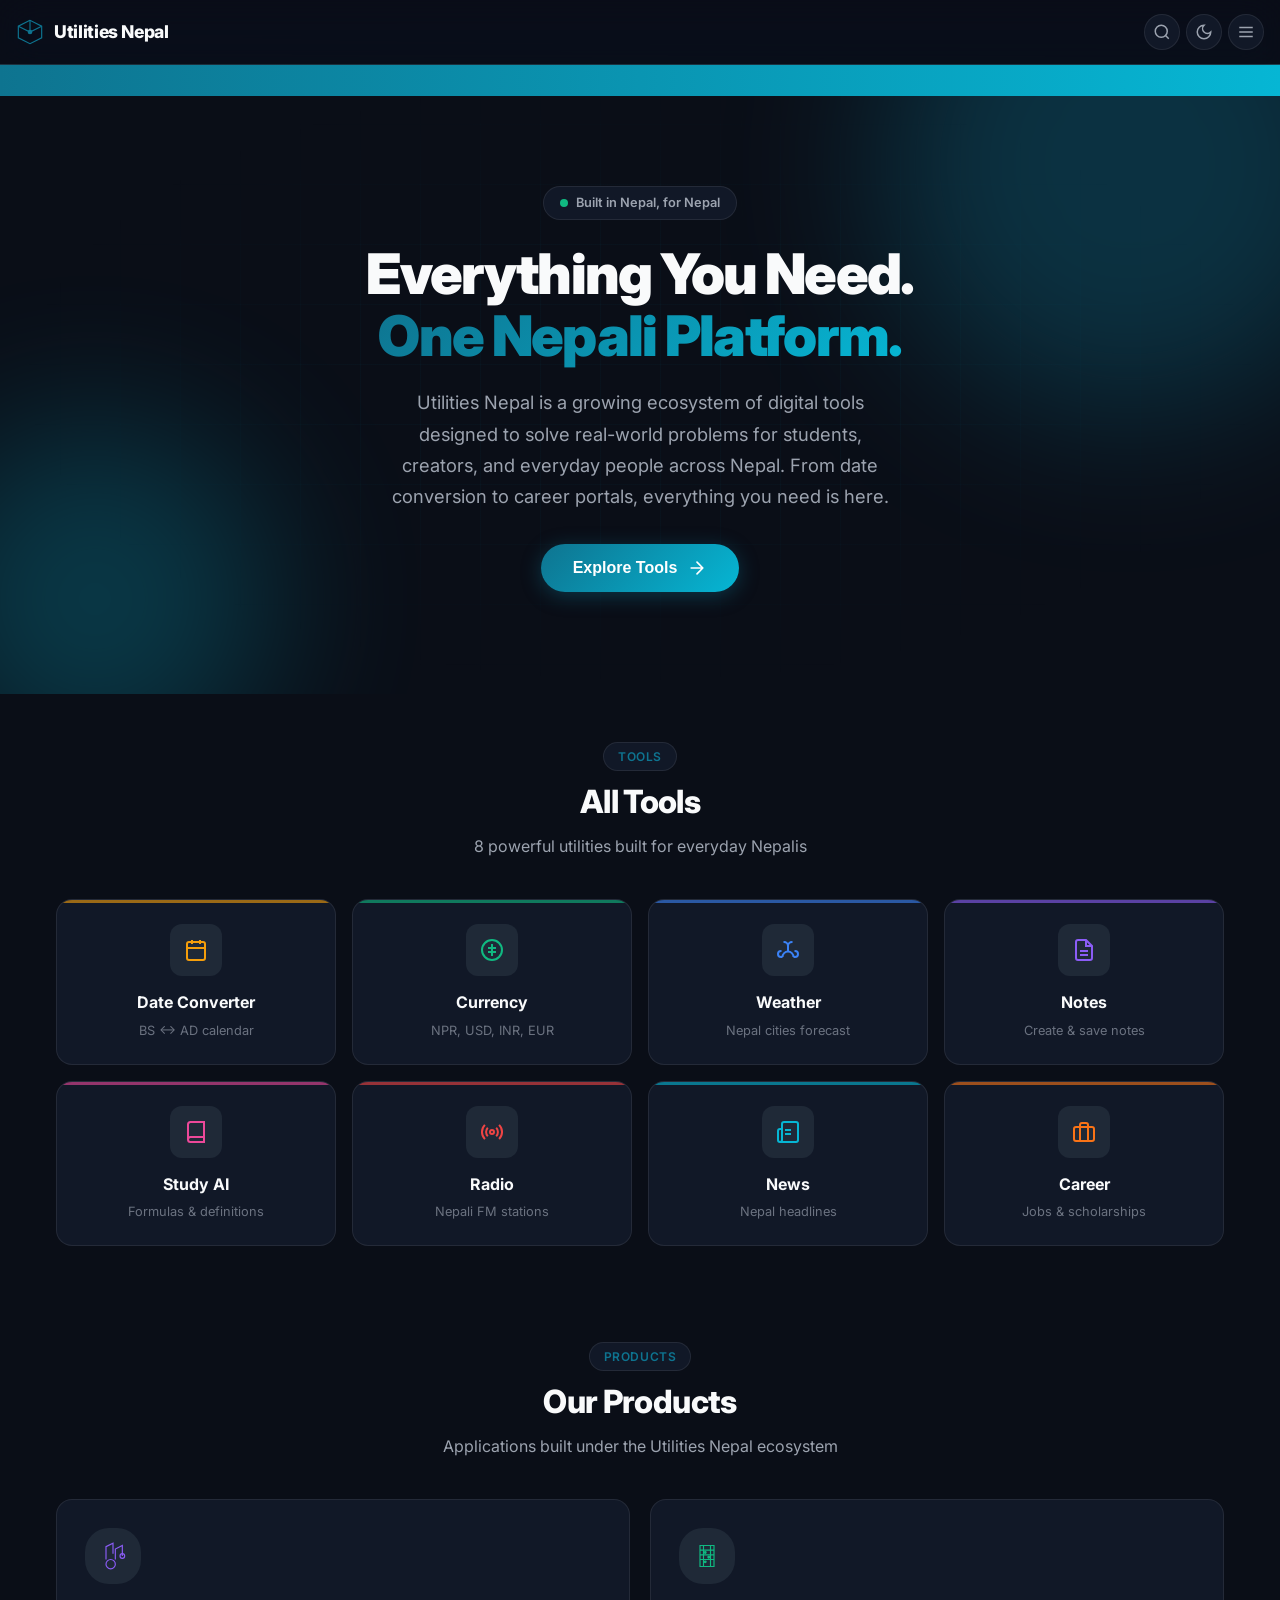
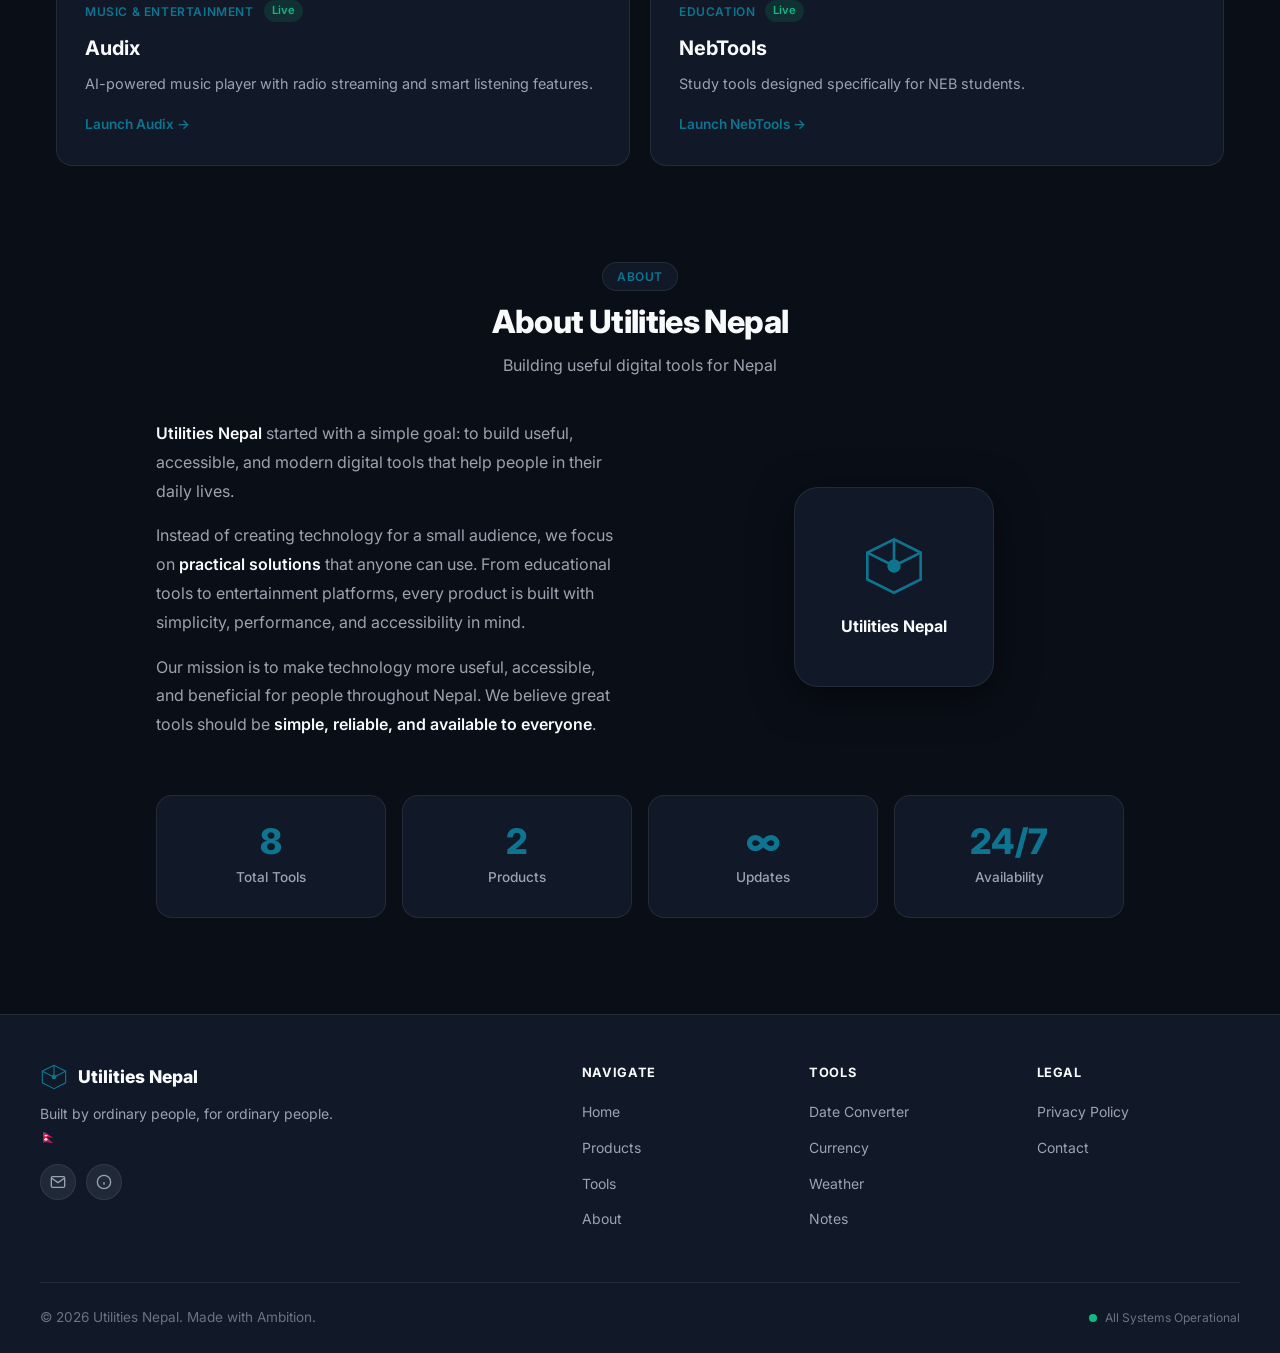
==== commit 2f42ef85: "Add files via upload" ====
--- a/index.html
+++ b/index.html
@@ -188,16 +188,16 @@
 <!-- Toast -->
 <div class="toast" id="toast" role="status" aria-live="polite"></div>
 
-<script src="js/data.js"></script>
-<script src="js/utils.js"></script>
-<script src="js/tools/date-converter.js"></script>
-<script src="js/tools/currency.js"></script>
-<script src="js/tools/weather.js"></script>
-<script src="js/tools/notes.js"></script>
-<script src="js/tools/study.js"></script>
-<script src="js/tools/radio.js"></script>
-<script src="js/tools/news.js"></script>
-<script src="js/tools/career.js"></script>
-<script src="js/app.js"></script>
+<script src="js/data.js?v=3"></script>
+<script src="js/utils.js?v=3"></script>
+<script src="js/tools/date-converter.js?v=3"></script>
+<script src="js/tools/currency.js?v=3"></script>
+<script src="js/tools/weather.js?v=3"></script>
+<script src="js/tools/notes.js?v=3"></script>
+<script src="js/tools/study.js?v=3"></script>
+<script src="js/tools/radio.js?v=3"></script>
+<script src="js/tools/news.js?v=3"></script>
+<script src="js/tools/career.js?v=3"></script>
+<script src="js/app.js?v=3"></script>
 </body>
 </html>
--- a/css/style.css
+++ b/css/style.css
@@ -1847,3 +1847,25 @@
     min-height: 50vh;
   }
 }
+
+/* --- Active Menu Item Highlight --- */
+.menu-item.active {
+  background: var(--primary);
+  color: white;
+}
+.menu-item.active svg {
+  color: white;
+}
+
+/* --- Fix padding after removing tab bar --- */
+.main-content {
+  padding-top: 64px;
+}
+
+/* Notice bar position fix */
+.notice-bar {
+  top: 64px;
+}
+
+/* Remove old tab-bar styles that are no longer needed */
+.tab-bar { display: none !important; }
